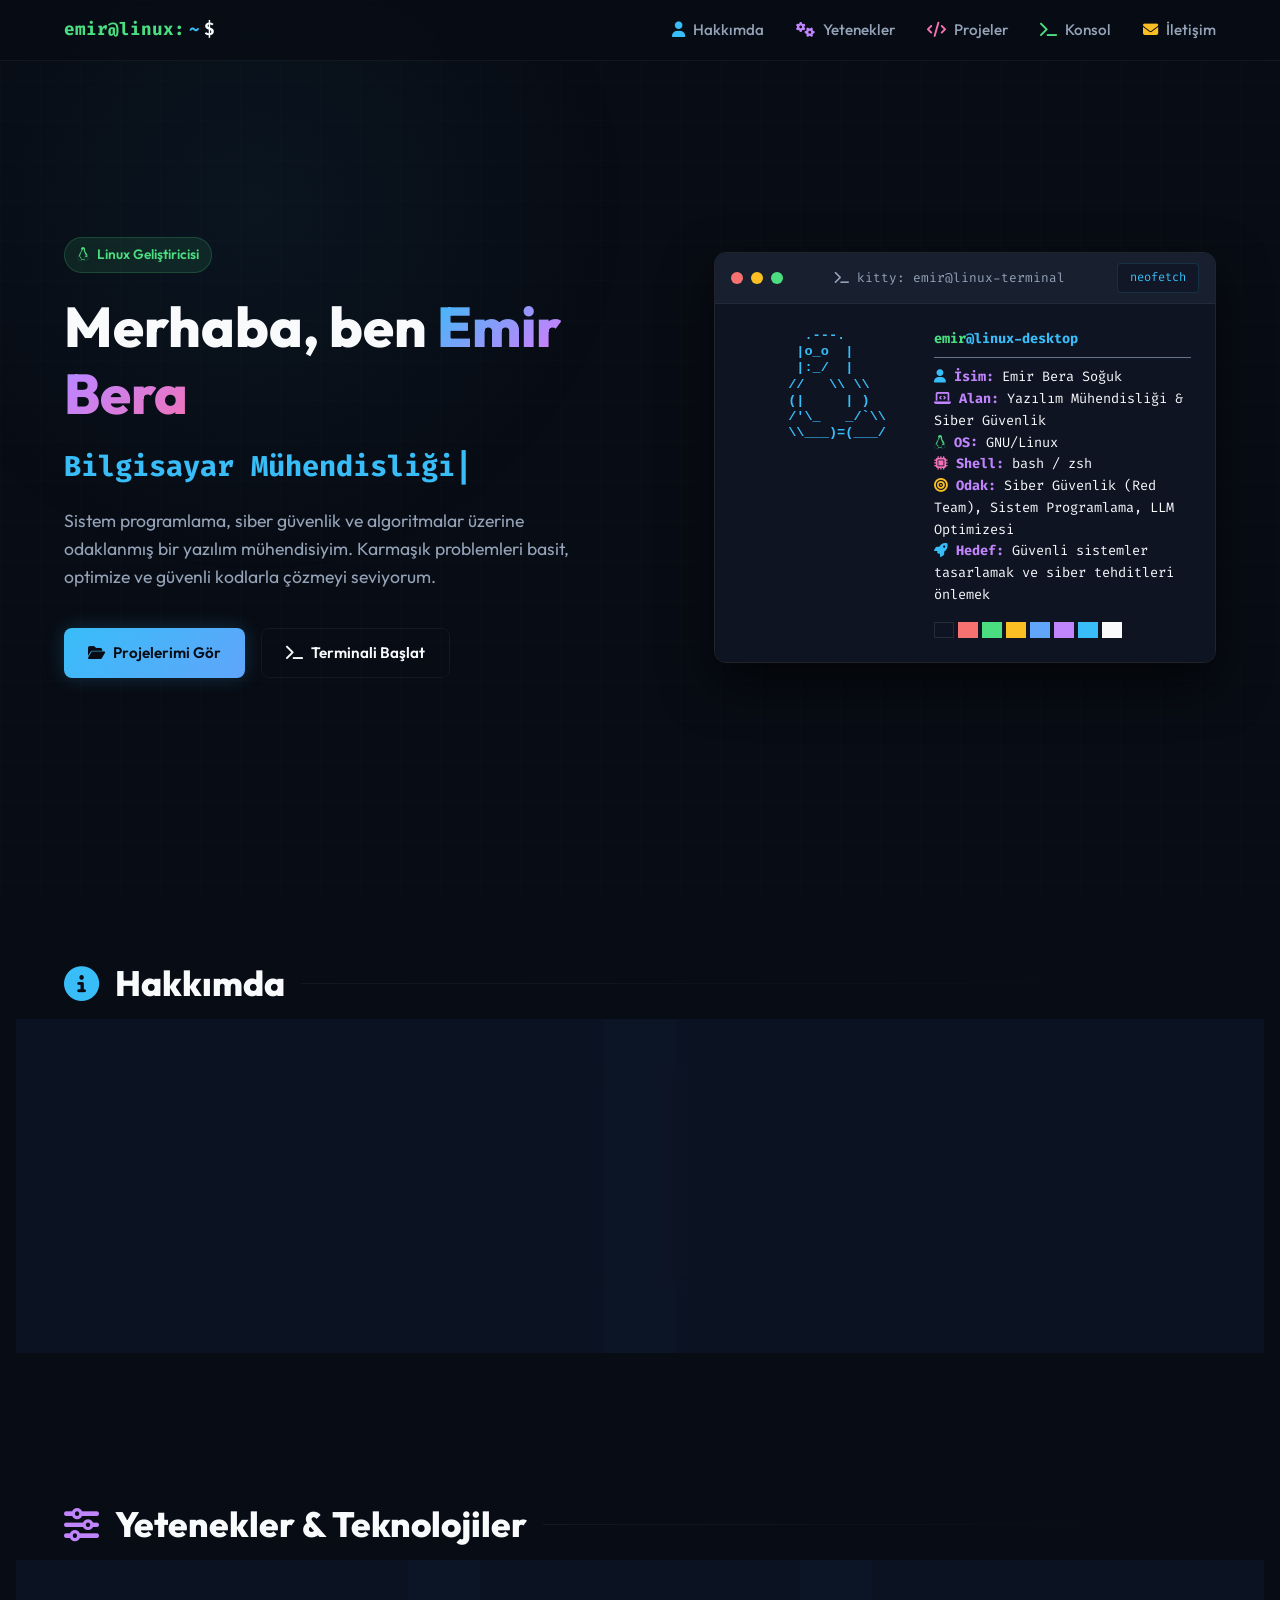
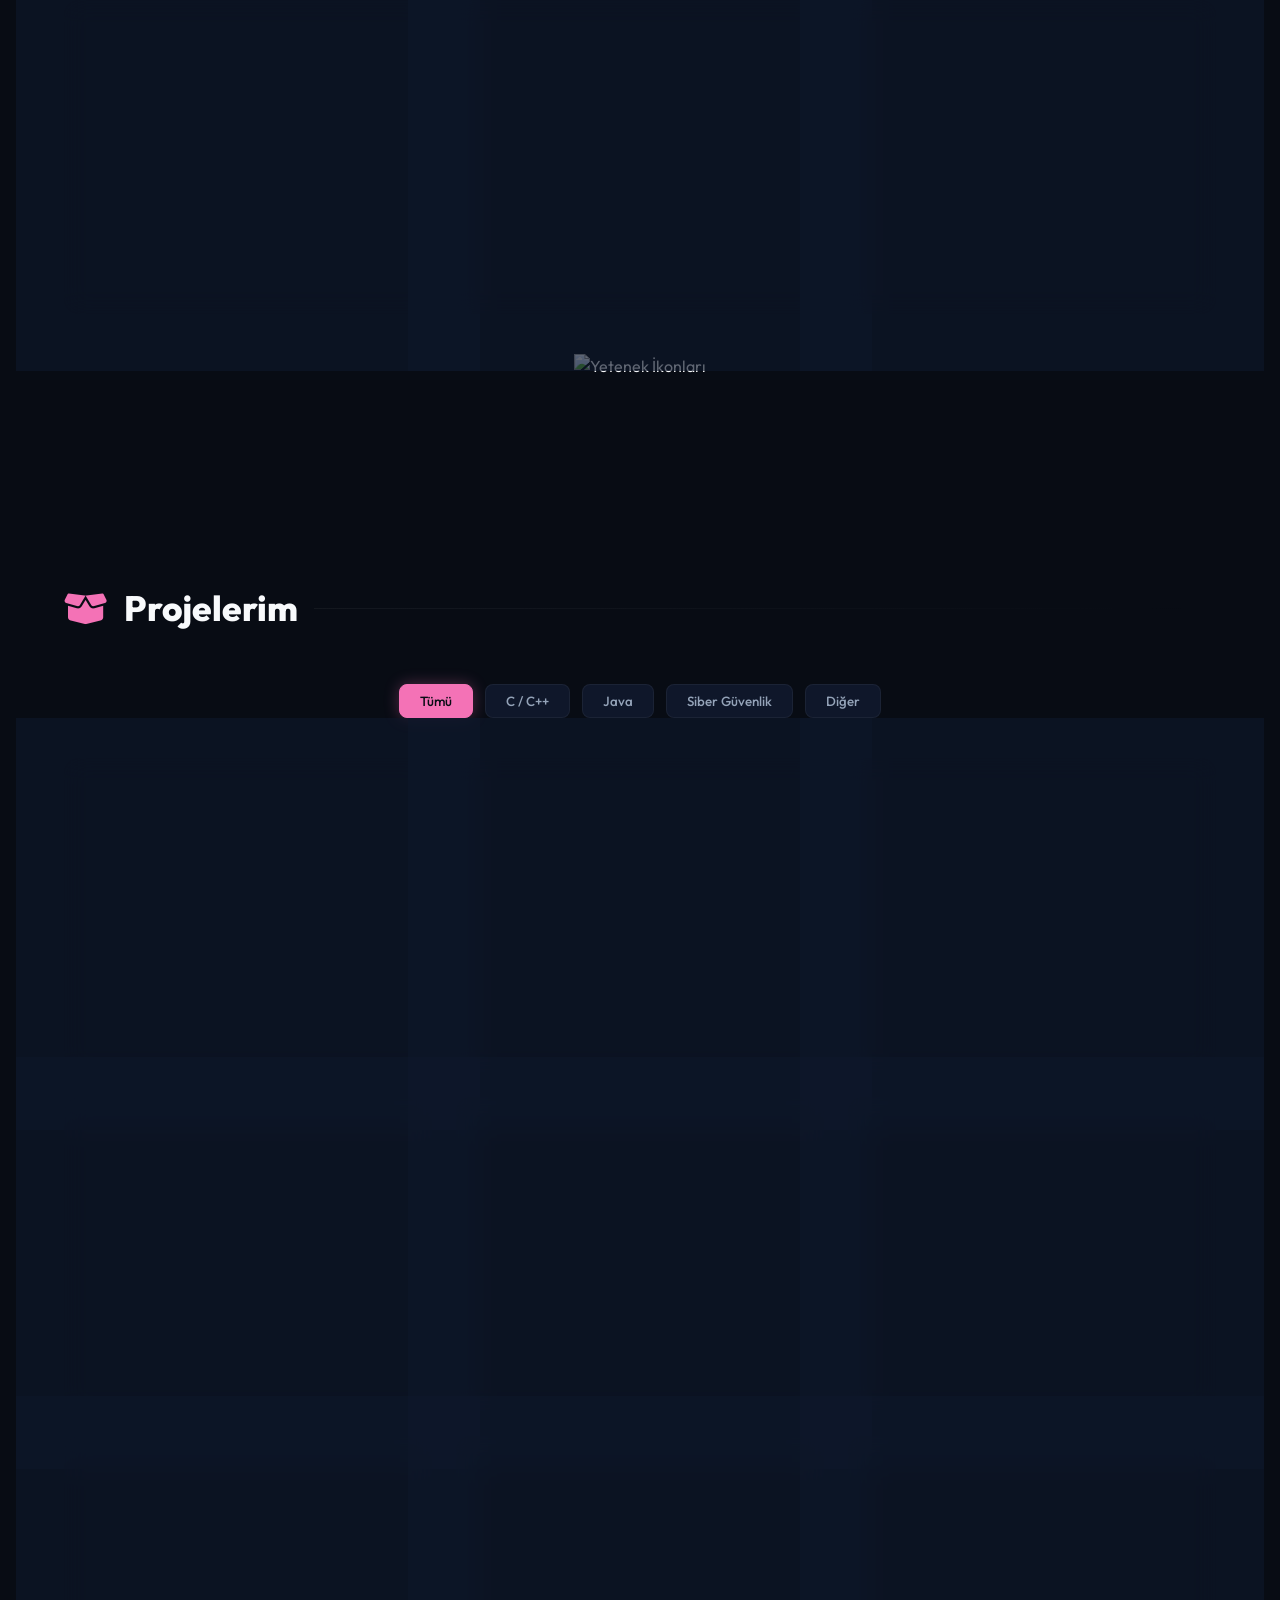
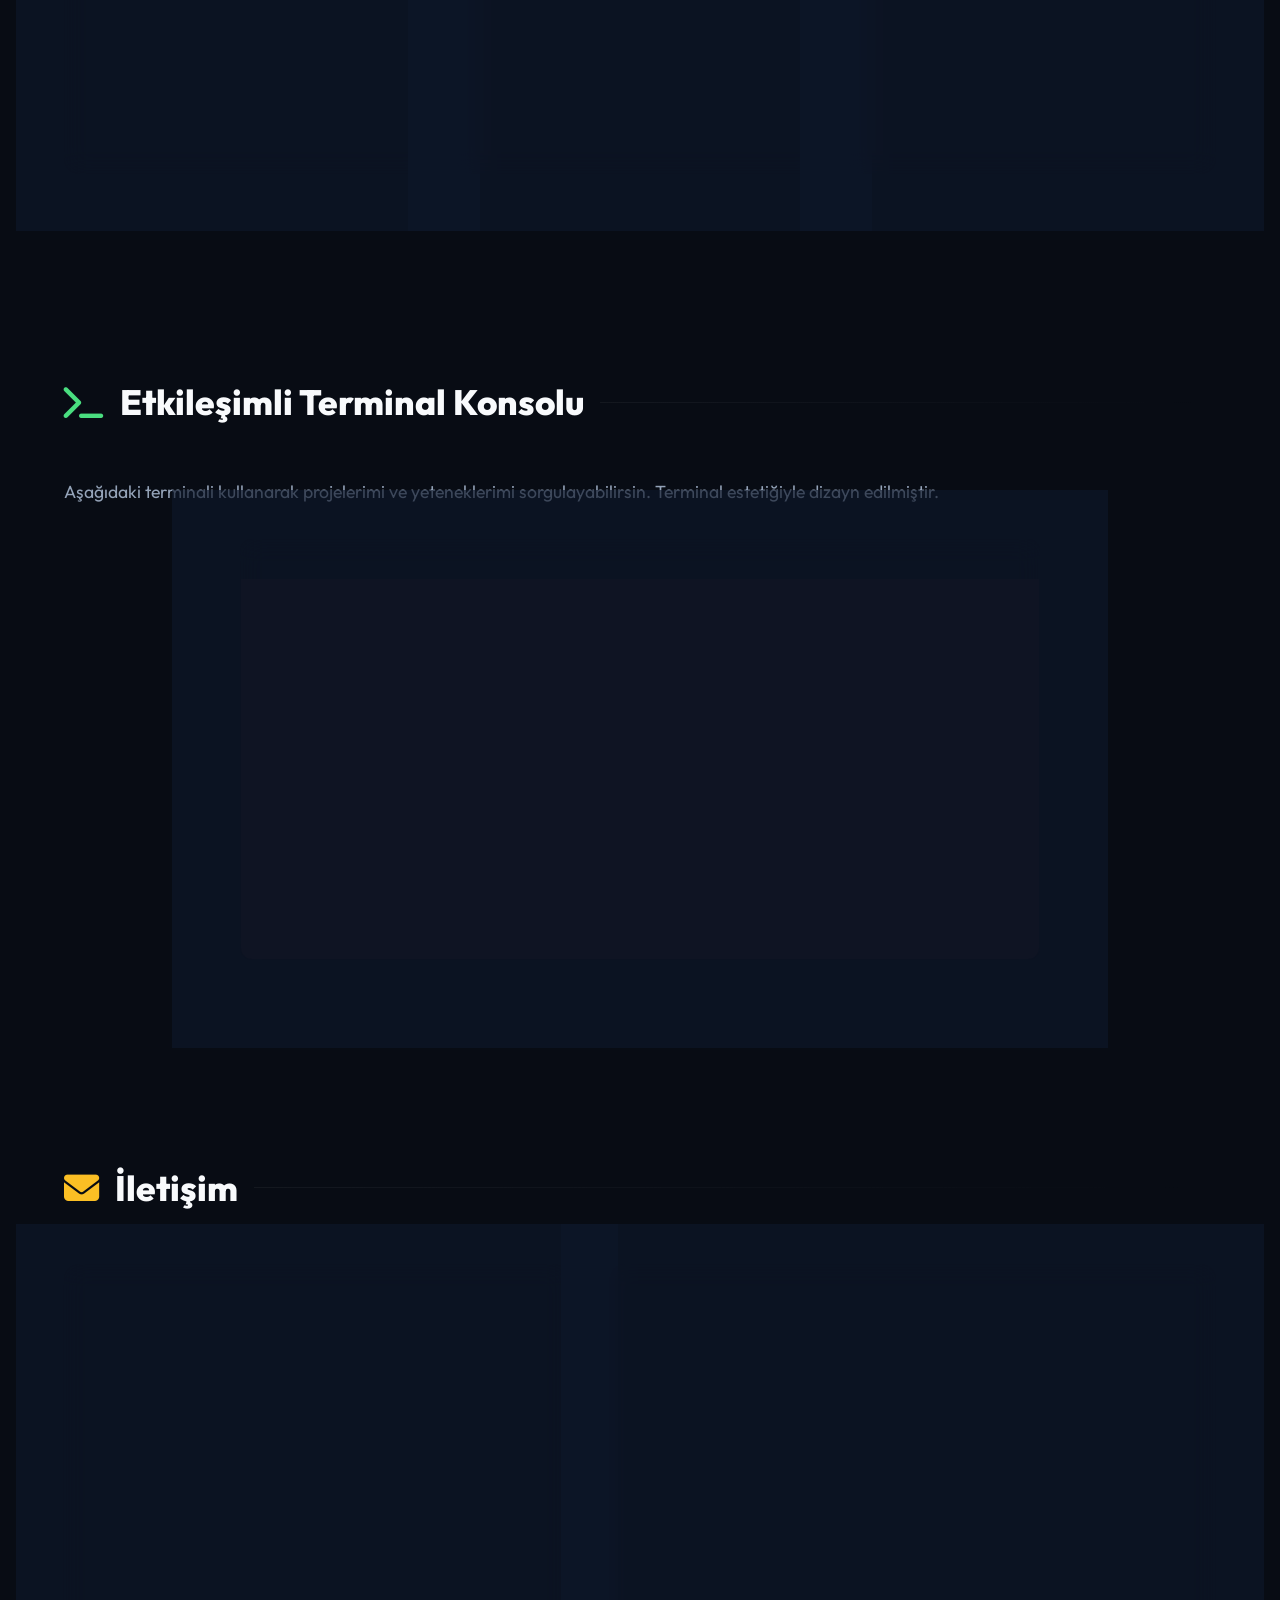
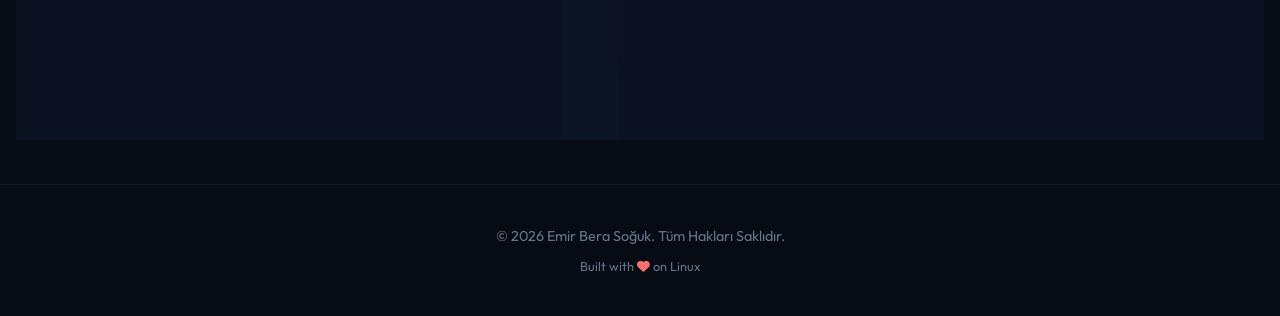
==== index.html @ 6f724545 "feat: add ghelper-linux and InstaVault projects, update me-tor details" ====
<!DOCTYPE html>
<html lang="tr">
<head>
    <meta charset="UTF-8">
    <meta name="viewport" content="width=device-width, initial-scale=1.0">
    <title>Emir Bera Soğuk | Bilgisayar Mühendisi & Siber Güvenlik</title>
    <meta name="description" content="Emir Bera Soğuk kişisel portfolyö sitesi. Sistem programlama, siber güvenlik, algoritmalar ve nesne yönelimli projelerim.">
    <!-- Google Fonts -->
    <link rel="preconnect" href="https://fonts.googleapis.com">
    <link rel="preconnect" href="https://fonts.gstatic.com" crossorigin>
    <link href="https://fonts.googleapis.com/css2?family=Fira+Code:wght@400;500;700&family=Outfit:wght@300;400;600;800&display=swap" rel="stylesheet">
    <!-- FontAwesome for Icons -->
    <link rel="stylesheet" href="https://cdnjs.cloudflare.com/ajax/libs/font-awesome/6.4.0/css/all.min.css">
    <link rel="stylesheet" href="style.css">
</head>
<body>
    <!-- Background grid effect -->
    <div class="bg-grid"></div>
    <div class="bg-glow"></div>

    <!-- Navigation Header -->
    <header class="header">
        <div class="nav-container">
            <a href="#" class="logo">
                <span class="logo-term">emir@linux:</span><span class="logo-tilde">~</span><span class="logo-prompt">$</span>
            </a>
            <button class="menu-toggle" id="menuToggle" aria-label="Menüyü Aç">
                <i class="fa-solid fa-bars"></i>
            </button>
            <nav class="nav-menu" id="navMenu">
                <ul>
                    <li><a href="#about" class="nav-link"><i class="fa-solid fa-user text-cyan"></i> Hakkımda</a></li>
                    <li><a href="#skills" class="nav-link"><i class="fa-solid fa-gears text-purple"></i> Yetenekler</a></li>
                    <li><a href="#projects" class="nav-link"><i class="fa-solid fa-code text-pink"></i> Projeler</a></li>
                    <li><a href="#terminal" class="nav-link"><i class="fa-solid fa-terminal text-green"></i> Konsol</a></li>
                    <li><a href="#contact" class="nav-link"><i class="fa-solid fa-envelope text-yellow"></i> İletişim</a></li>
                </ul>
            </nav>
        </div>
    </header>

    <!-- Hero Section -->
    <section class="hero-section">
        <div class="hero-container">
            <div class="hero-content">
                <div class="os-badge">
                    <i class="fa-brands fa-linux"></i> Linux Geliştiricisi
                </div>
                <h1 class="hero-title">Merhaba, ben <span class="gradient-text">Emir Bera</span></h1>
                <h2 class="hero-subtitle">
                    <span id="typing-text"></span><span class="cursor">|</span>
                </h2>
                <p class="hero-description">
                    Sistem programlama, siber güvenlik ve algoritmalar üzerine odaklanmış bir yazılım mühendisiyim. Karmaşık problemleri basit, optimize ve güvenli kodlarla çözmeyi seviyorum.
                </p>
                <div class="hero-buttons">
                    <a href="#projects" class="btn btn-primary"><i class="fa-solid fa-folder-open"></i> Projelerimi Gör</a>
                    <a href="#terminal" class="btn btn-secondary"><i class="fa-solid fa-terminal"></i> Terminali Başlat</a>
                </div>
            </div>

            <!-- Terminal Mockup (Kitty Theme) -->
            <div class="kitty-terminal-wrapper">
                <div class="kitty-header">
                    <div class="kitty-actions">
                        <span class="dot close"></span>
                        <span class="dot minimize"></span>
                        <span class="dot maximize"></span>
                    </div>
                    <div class="kitty-title">
                        <i class="fa-solid fa-terminal"></i> kitty: emir@linux-terminal
                    </div>
                    <div class="kitty-tab">
                        <span>neofetch</span>
                    </div>
                </div>
                <div class="kitty-body">
                    <div class="neofetch-container">
                        <div class="neofetch-logo">
      <pre class="ascii-logo">
      <span class="text-cyan">  .---.</span>
      <span class="text-cyan"> |o_o  |</span>
      <span class="text-cyan"> |:_/  |</span>
      <span class="text-cyan">//   \\ \\</span>
      <span class="text-cyan">(|     | )</span>
      <span class="text-cyan">/'\_   _/`\\</span>
      <span class="text-cyan">\\___)=(___/</span>
      </pre>
                        </div>
                        <div class="neofetch-info">
                            <span class="neofetch-user">emir</span><span class="neofetch-host">@linux-desktop</span>
                            <hr class="neofetch-divider">
                            <p><span class="neofetch-key" data-i18n="neofetch-name-key"><i class="fa-solid fa-user text-cyan"></i> İsim:</span> <span class="neofetch-val">Emir Bera Soğuk</span></p>
                            <p><span class="neofetch-key" data-i18n="neofetch-field-key"><i class="fa-solid fa-laptop-code text-purple"></i> Alan:</span> <span class="neofetch-val" data-i18n="neofetch-field-val">Yazılım Mühendisliği & Siber Güvenlik</span></p>
                            <p><span class="neofetch-key" data-i18n="neofetch-os-key"><i class="fa-brands fa-linux text-green"></i> OS:</span> <span class="neofetch-val">GNU/Linux</span></p>
                            <p><span class="neofetch-key" data-i18n="neofetch-shell-key"><i class="fa-solid fa-microchip text-pink"></i> Shell:</span> <span class="neofetch-val">bash / zsh</span></p>
                            <p><span class="neofetch-key" data-i18n="neofetch-focus-key"><i class="fa-solid fa-bullseye text-yellow"></i> Odak:</span> <span class="neofetch-val" data-i18n="neofetch-focus-val">Algoritmalar, Sistem Programlama, OOP</span></p>
                            <p><span class="neofetch-key" data-i18n="neofetch-target-key"><i class="fa-solid fa-rocket text-cyan"></i> Hedef:</span> <span class="neofetch-val" data-i18n="neofetch-target-val">Güvenli ve yüksek performanslı sistemler tasarlamak</span></p>
                            <div class="color-blocks">
                                <span class="block bg-black"></span>
                                <span class="block bg-red"></span>
                                <span class="block bg-green"></span>
                                <span class="block bg-yellow"></span>
                                <span class="block bg-blue"></span>
                                <span class="block bg-magenta"></span>
                                <span class="block bg-cyan"></span>
                                <span class="block bg-white"></span>
                            </div>
                        </div>
                    </div>
                </div>
            </div>
        </div>
    </section>

    <!-- About Section -->
    <section id="about" class="section about-section">
        <div class="container">
            <h2 class="section-title" data-i18n="about-sec-title"><i class="fa-solid fa-circle-info text-cyan"></i> Hakkımda</h2>
            <div class="about-grid">
                <div class="about-card glass">
                    <h3 data-i18n="about-phil-title"><i class="fa-solid fa-brain text-cyan"></i> Felsefem</h3>
                    <p data-i18n="about-phil-text">Yazılım geliştirmeyi sadece kod yazmak olarak değil, sistemlerin çalışma mantığını kavrayarak en düşük seviyede optimize ve güvenli çözümler üretmek olarak görüyorum. C ve C++ ile sistem geliştirirken gösterdiğim özeni, yüksek seviyeli dillerde mimari tasarlarken de koruyorum.</p>
                </div>
                <div class="about-card glass">
                    <h3 data-i18n="about-int-title"><i class="fa-solid fa-shield-halved text-purple"></i> İlgi Alanlarım</h3>
                    <p data-i18n="about-int-text">İşletim sistemleri, ağ protokolleri, tersine mühendislik ve siber güvenlik ana ilgi alanlarımdır. Geliştirdiğim projelerde güvenlik ve performansı her zaman birinci öncelik olarak ele alıyorum.</p>
                </div> 
            </div>
        </div>
    </section>

    <!-- Skills Section -->
    <section id="skills" class="section skills-section">
        <div class="container">
            <h2 class="section-title" data-i18n="skills-sec-title"><i class="fa-solid fa-sliders text-purple"></i> Yetenekler & Teknolojiler</h2>
            <div class="skills-grid">
                <div class="skills-category glass">
                    <h3 data-i18n="skills-cat1"><span class="skill-dot bg-red"></span> Diller & Sistem</h3>
                    <ul class="skill-list">
                        <li><i class="fa-solid fa-code text-red"></i> <span>C / C++</span></li>
                        <li><i class="fa-brands fa-python text-blue"></i> <span>Python</span></li>
                        <li><i class="fa-brands fa-java text-orange"></i> <span>Java</span></li>
                        <li><i class="fa-solid fa-hashtag text-purple"></i> <span>C#</span></li>
                        <li><i class="fa-solid fa-hashtag text-pink"></i> <span>SQL</span></li>
                    </ul>
                </div>
                <div class="skills-category glass">
                    <h3 data-i18n="skills-cat2"><span class="skill-dot bg-green"></span> Araçlar & Ortam</h3>
                    <ul class="skill-list">
                        <li><i class="fa-brands fa-linux text-green"></i> <span>Linux</span></li>
                        <li><i class="fa-brands fa-git-alt text-orange"></i> <span>Git / GitHub</span></li>
                        <li><i class="fa-solid fa-terminal text-cyan"></i> <span>Bash / Zsh Scripting</span></li>
                        <li><i class="fa-solid fa-keyboard text-purple"></i> <span>Neovim / Vim</span></li>
                    </ul>
                </div>
                <div class="skills-category glass">
                    <h3 data-i18n="skills-cat3"><span class="skill-dot bg-cyan"></span> Mimari & Güvenlik</h3>
                    <ul class="skill-list">
                        <li><i class="fa-solid fa-shield-cat text-cyan"></i> <span data-i18n="skills-item-sec">Siber Güvenlik & OSINT</span></li>
                        <li><i class="fa-solid fa-diagram-project text-purple"></i> <span data-i18n="skills-item-oop">OOP (Nesne Yönelimli)</span></li>
                        <li><i class="fa-solid fa-chart-line text-pink"></i> <span data-i18n="skills-item-algo">Algoritmalar & Veri Yapıları</span></li>
                        <li><i class="fa-solid fa-network-wired text-yellow"></i> <span data-i18n="skills-item-net">Ağ Protokolleri & Sniffing</span></li>
                        <li><i class="fa-solid fa-database text-blue"></i> <span data-i18n="skills-item-db">Veritabanı Yönetimi</span></li>
                    </ul>
                </div>
            </div>
            
            <div class="skills-badge-container">
                <img src="https://skillicons.dev/icons?i=c,cpp,python,java,cs,linux,git,bash,neovim,mysql,godot&theme=dark" alt="Yetenek İkonları" class="skills-badges">
            </div>
        </div>
    </section>

    <!-- Projects Section -->
    <section id="projects" class="section projects-section">
        <div class="container">
            <h2 class="section-title" data-i18n="projects-sec-title"><i class="fa-solid fa-box-open text-pink"></i> Projelerim</h2>
            
            <!-- Filters -->
            <div class="projects-filter">
                <button class="filter-btn active" data-filter="all" data-i18n="filter-all">Tümü</button>
                <button class="filter-btn" data-filter="c" data-i18n="filter-c">C / C++</button>
                <button class="filter-btn" data-filter="java" data-i18n="filter-java">Java</button>
                <button class="filter-btn" data-filter="security" data-i18n="filter-security">Siber Güvenlik</button>
                <button class="filter-btn" data-filter="other" data-i18n="filter-other">Diğer</button>
            </div>

            <!-- Grid -->
            <div class="projects-grid" id="projectsGrid">
                
                <!-- Pi-Cracker -->
                <div class="project-card glass" data-tags="c security">
                    <div class="project-header">
                        <i class="fa-solid fa-key project-icon text-red"></i>
                        <span class="project-tag-badge">C / Bash</span>
                    </div>
                    <h3>Pi-Cracker</h3>
                    <p data-i18n="proj-pi-desc">Pi sayısının basamaklarını kullanarak şifre analizi ve kırma denemesi yapan, OSINT hibrit saldırılarını destekleyen gelişmiş bir sızma testi aracı.</p>
                    <div class="project-tags">
                        <span>C</span>
                        <span>Bash</span>
                        <span>Security</span>
                        <span>OSINT</span>
                    </div>
                    <div class="project-links">
                        <a href="https://github.com/emirberasoguk/Pi-Cracker" target="_blank"><i class="fa-brands fa-github"></i> <span data-i18n="proj-inspect">İncele</span></a>
                    </div>
                </div>

                <!-- C-ryptFile -->
                <div class="project-card glass" data-tags="c security">
                    <div class="project-header">
                        <i class="fa-solid fa-file-shield project-icon text-cyan"></i>
                        <span class="project-tag-badge">C</span>
                    </div>
                    <h3>C-ryptFile</h3>
                    <p data-i18n="proj-crypt-desc">Huffman kodlaması algoritmasını kullanarak dosyaları güvenli bir şekilde şifrelemek ve aynı anda sıkıştırmak için tasarlanmış terminal uygulaması.</p>
                    <div class="project-tags">
                        <span>C</span>
                        <span>Cryptography</span>
                        <span>Huffman</span>
                        <span>CLI</span>
                    </div>
                    <div class="project-links">
                        <a href="https://github.com/emirberasoguk/C-ryptFile" target="_blank"><i class="fa-brands fa-github"></i> <span data-i18n="proj-inspect">İncele</span></a>
                    </div>
                </div>

                <!-- LidarRansac-C -->
                <div class="project-card glass" data-tags="c">
                    <div class="project-header">
                        <i class="fa-solid fa-satellite-dish project-icon text-green"></i>
                        <span class="project-tag-badge">C</span>
                    </div>
                    <h3>LidarRansac-C</h3>
                    <p data-i18n="proj-lidar-desc">LIDAR nokta bulutu verilerinden 2D doğru tespiti gerçekleştirmek üzere C diliyle sıfırdan yazılmış kararlı ve performanslı RANSAC algoritması.</p>
                    <div class="project-tags">
                        <span>C</span>
                        <span>RANSAC</span>
                        <span>LIDAR</span>
                        <span>Algorithms</span>
                    </div>
                    <div class="project-links">
                        <a href="https://github.com/emirberasoguk/LidarRansac-C" target="_blank"><i class="fa-brands fa-github"></i> <span data-i18n="proj-inspect">İncele</span></a>
                    </div>
                </div>

                <!-- The Last Garage -->
                <div class="project-card glass" data-tags="java">
                    <div class="project-header">
                        <i class="fa-solid fa-chess-rook project-icon text-orange"></i>
                        <span class="project-tag-badge">Java</span>
                    </div>
                    <h3>The Last Garage</h3>
                    <p>Windows, Linux, macOS ve Android platformlarında sorunsuz çalışan, zombi kıyameti sonrası temalı stratejik kule savunma (Tower Defense) oyunu.</p>
                    <div class="project-tags">
                        <span>Java</span>
                        <span>LibGDX</span>
                        <span>OOP</span>
                        <span>Game Dev</span>
                    </div>
                    <div class="project-links">
                        <a href="https://github.com/emirberasoguk/TheLastGarage" target="_blank"><i class="fa-brands fa-github"></i> <span data-i18n="proj-inspect">İncele</span></a>
                    </div>
                </div>

                <!-- Citation Graph Visualizer -->
                <div class="project-card glass" data-tags="java">
                    <div class="project-header">
                        <i class="fa-solid fa-circle-nodes project-icon text-pink"></i>
                        <span class="project-tag-badge">Java</span>
                    </div>
                    <h3>Citation Graph Visualizer</h3>
                    <p>Akademik makalelerin ve yazarların atıf ağlarını graf teorisi yaklaşımları ile analiz eden ve JavaFX arayüzü ile görselleştiren masaüstü uygulaması.</p>
                    <div class="project-tags">
                        <span>JavaFX</span>
                        <span>Graph Theory</span>
                        <span>Data Viz</span>
                        <span>OOP</span>
                    </div>
                    <div class="project-links">
                        <a href="https://github.com/HopeLAB-dev/Prolab-3" target="_blank"><i class="fa-brands fa-github"></i> İncele</a>
                    </div>
                </div>

                <!-- MiniNotepad (me-tor) -->
                <div class="project-card glass" data-tags="other">
                    <div class="project-header">
                        <i class="fa-solid fa-pen-to-square project-icon text-yellow"></i>
                        <span class="project-tag-badge">C# / Terminal</span>
                    </div>
                    <h3>me-tor (MiniNotepad)</h3>
                    <p data-i18n="proj-metor-desc">.NET 10 ile geliştirilen, çok seviyeli geri alma/yineleme operasyonları için özel LIFO yığıtı mimarisine sahip VIM benzeri interaktif terminal editörü.</p>
                    <div class="project-tags">
                        <span>C#</span>
                        <span>.NET 10</span>
                        <span>CLI</span>
                        <span>LIFO Stack</span>
                    </div>
                    <div class="project-links">
                        <a href="https://github.com/Leylakhalilova/Prolab-2" target="_blank"><i class="fa-brands fa-github"></i> <span data-i18n="proj-inspect">İncele</span></a>
                    </div>
                </div>

                <!-- ghelper-linux -->
                <div class="project-card glass" data-tags="c">
                    <div class="project-header">
                        <i class="fa-solid fa-fan project-icon text-cyan"></i>
                        <span class="project-tag-badge">C / Linux</span>
                    </div>
                    <h3>ghelper-linux</h3>
                    <p data-i18n="proj-ghelper-desc">Linux işletim sistemi için geliştirilmiş, sistem durumunu ve donanım bilgilerini hem CLI hem de GUI (GTK/X11) üzerinden sunan C tabanlı sistem yardımcısı.</p>
                    <div class="project-tags">
                        <span>C</span>
                        <span>Linux</span>
                        <span>sysfs</span>
                        <span>Hardware Control</span>
                    </div>
                    <div class="project-links">
                        <a href="https://github.com/emirberasoguk/ghelper-linux" target="_blank"><i class="fa-brands fa-github"></i> <span data-i18n="proj-inspect">İncele</span></a>
                    </div>
                </div>

                <!-- InstaVault -->
                <div class="project-card glass" data-tags="security other">
                    <div class="project-header">
                        <i class="fa-solid fa-vault project-icon text-purple"></i>
                        <span class="project-tag-badge">Python / Security</span>
                    </div>
                    <h3>InstaVault</h3>
                    <p data-i18n="proj-instavault-desc">Meta arşivlerini (HTML) yerelde toplayan, işleyen ve içerik tüketim analitiği, takipçi hareketleri ve gizlilik içgörüleri sunan yerel veri kasası.</p>
                    <div class="project-tags">
                        <span>Python</span>
                        <span>Privacy</span>
                        <span>Security</span>
                        <span>Analytics</span>
                    </div>
                    <div class="project-links">
                        <a href="https://github.com/emirberasoguk/InstaVault" target="_blank"><i class="fa-brands fa-github"></i> <span data-i18n="proj-inspect">İncele</span></a>
                    </div>
                </div>
                
                <!-- VTYS Final Simülatörü -->
                <div class="project-card glass" data-tags="other">
                    <div class="project-header">
                        <i class="fa-solid fa-database project-icon text-blue"></i>
                        <span class="project-tag-badge">Python / SQL</span>
                    </div>
                    <h3>VTYS Final Simülatörü</h3>
                    <p data-i18n="proj-vtys-desc">Veritabanı Yönetim Sistemleri (VTYS) dersi final sınavı için geliştirilmiş; interaktif SQL sorgu denemeleri, BCNF ayrıştırması ve dış bellek sıralama maliyeti hesaplama gibi modülleri barındıran Python tabanlı CLI simülatörü.</p>
                    <div class="project-tags">
                        <span>Python</span>
                        <span>SQLite</span>
                        <span>Normalizasyon</span>
                        <span>CLI</span>
                    </div>
                    <div class="project-links">
                        <a href="https://github.com/emirberasoguk/veritabani-calisma-simulasyonu" target="_blank"><i class="fa-brands fa-github"></i> <span data-i18n="proj-inspect">İncele</span></a>
                    </div>
                </div>

            </div>
        </div>
    </section>

    <!-- Interactive Terminal Section -->
    <section id="terminal" class="section terminal-section">
        <div class="container">
            <h2 class="section-title"><i class="fa-solid fa-terminal text-green"></i> Etkileşimli Terminal Konsolu</h2>
            <p class="section-subtitle">Aşağıdaki terminali kullanarak projelerimi ve yeteneklerimi sorgulayabilirsin. Terminal estetiğiyle dizayn edilmiştir.</p>
            
            <div class="interactive-terminal glass">
                <div class="terminal-bar">
                    <div class="terminal-buttons">
                        <span class="term-dot close"></span>
                        <span class="term-dot minimize"></span>
                        <span class="term-dot maximize"></span>
                    </div>
                    <div class="terminal-header-title">emir@linux-desktop: ~/portfolio</div>
                </div>
                <div class="terminal-screen" id="terminalScreen">
                    <div class="terminal-output">
                        <span class="term-welcome">Terminal Emulator v1.0.0'a hoş geldiniz.</span>
                        <div class="terminal-output-block">
                            <div class="terminal-input-echo"><span class="terminal-prompt">emir@linux-terminal <span class="logo-tilde">~</span> ></span> <span class="text-main">help</span></div>
                            <div class="term-response" id="initialHelpOutput">
                                <!-- Will be loaded dynamically for i18n support -->
                            </div>
                        </div>
                    </div>
                    <div class="terminal-input-line">
                        <span class="terminal-prompt">emir@linux-terminal <span class="logo-tilde">~</span> ></span>
                        <input type="text" id="terminalInput" autofocus autocomplete="off" spellcheck="false">
                    </div>
                </div>
            </div>
        </div>
    </section>

    <!-- Contact Section -->
    <section id="contact" class="section contact-section">
        <div class="container">
            <h2 class="section-title"><i class="fa-solid fa-envelope text-yellow"></i> İletişim</h2>
            <div class="contact-wrapper">
                <div class="contact-info glass">
                    <h3>Bağlantıda Kalalım</h3>
                    <p>Projelerim hakkında konuşmak, iş birliği yapmak veya sadece yazılım dünyasından sohbet etmek isterseniz benimle iletişime geçebilirsiniz.</p>
                    <div class="contact-details">
                        <div class="contact-item">
                            <i class="fa-solid fa-envelope text-cyan"></i>
                            <span>emirberasoguk@proton.me</span>
                        </div>
                        <div class="contact-item">
                            <i class="fa-solid fa-phone text-yellow"></i>
                            <a href="tel:+905423774330">+90 542 377 43 30</a>
                        </div>
                        <div class="contact-item">
                            <i class="fa-brands fa-linkedin text-purple"></i>
                            <a href="https://www.linkedin.com/in/emir-bera-soguk/" target="_blank">linkedin.com/in/emir-bera-soguk</a>
                        </div>
                        <div class="contact-item">
                            <i class="fa-brands fa-github text-green"></i>
                            <a href="https://github.com/emirberasoguk" target="_blank">github.com/emirberasoguk</a>
                        </div>
                    </div>
                </div>

                <div class="contact-action-container glass">
                    <h3>Hızlı İletişim</h3>
                    <p>Form doldurmak yerine e-posta adresimi doğrudan kopyalayabilir veya e-posta istemcinizi açarak bana yazabilirsiniz.</p>
                    <div class="email-copy-card">
                        <span id="emailAddress">emirberasoguk@proton.me</span>
                        <button id="copyEmailBtn" class="copy-btn" title="E-postayı Kopyala">
                            <i class="fa-regular fa-copy"></i> Kopyala
                        </button>
                    </div>
                    <a href="mailto:emirberasoguk@proton.me" class="btn btn-primary btn-block"><i class="fa-solid fa-envelope-open-text"></i> E-Posta Gönder</a>
                </div>
            </div>
        </div>
    </section>

    <!-- Footer -->
    <footer class="footer">
        <div class="container">
            <p>&copy; 2026 Emir Bera Soğuk. Tüm Hakları Saklıdır.</p>
            <p class="footer-meta">Built with <i class="fa-solid fa-heart text-red"></i> on Linux</p>
        </div>
    </footer>

    <script src="script.js"></script>
</body>
</html>
---- style.css ----
:root {
    --bg-primary: #080c14;
    --bg-secondary: #0f172a;
    --bg-tertiary: #1e293b;
    --glass-bg: rgba(15, 23, 42, 0.65);
    --glass-border: rgba(255, 255, 255, 0.05);
    --glass-shadow: rgba(0, 0, 0, 0.4);
    
    --accent-cyan: #38bdf8;
    --accent-purple: #c084fc;
    --accent-pink: #f472b6;
    --accent-green: #4ade80;
    --accent-yellow: #fbbf24;
    --accent-red: #f87171;
    --accent-blue: #60a5fa;
    
    --text-main: #f8fafc;
    --text-muted: #94a3b8;
    --text-dark: #64748b;
    
    --font-outfit: 'Outfit', sans-serif;
    --font-mono: 'Fira Code', monospace;
    
    --transition-fast: 0.2s ease;
    --transition-normal: 0.3s cubic-bezier(0.4, 0, 0.2, 1);
    
    --glow-cyan: 0 0 20px rgba(56, 189, 248, 0.2);
    --glow-purple: 0 0 20px rgba(192, 132, 252, 0.2);
    --glow-green: 0 0 20px rgba(74, 222, 128, 0.2);
}

* {
    margin: 0;
    padding: 0;
    box-sizing: border-box;
    scroll-behavior: smooth;
}

body {
    background-color: var(--bg-primary);
    color: var(--text-main);
    font-family: var(--font-outfit);
    overflow-x: hidden;
    line-height: 1.6;
}

/* Background Grids & Ambient Glows */
.bg-grid {
    position: fixed;
    top: 0;
    left: 0;
    width: 100%;
    height: 100%;
    background-size: 40px 40px;
    background-image: 
        linear-gradient(to right, rgba(255, 255, 255, 0.01) 1px, transparent 1px),
        linear-gradient(to bottom, rgba(255, 255, 255, 0.01) 1px, transparent 1px);
    z-index: -2;
    pointer-events: none;
}

.bg-glow {
    position: fixed;
    top: -20%;
    left: -10%;
    width: 60vw;
    height: 60vw;
    background: radial-gradient(circle, rgba(56, 189, 248, 0.05) 0%, transparent 70%);
    z-index: -1;
    pointer-events: none;
    animation: pulse-glow 10s infinite alternate;
}

@keyframes pulse-glow {
    0% { transform: scale(1) translate(0, 0); }
    100% { transform: scale(1.1) translate(50px, 30px); }
}

/* Glassmorphism Common Style */
.glass {
    background: var(--glass-bg);
    backdrop-filter: blur(12px);
    -webkit-backdrop-filter: blur(12px);
    border: 1px solid var(--glass-border);
    box-shadow: 0 8px 32px 0 var(--glass-shadow);
    border-radius: 16px;
}

/* Utilities */
.container {
    max-width: 1200px;
    margin: 0 auto;
    padding: 0 24px;
}

.text-cyan { color: var(--accent-cyan); }
.text-purple { color: var(--accent-purple); }
.text-pink { color: var(--accent-pink); }
.text-green { color: var(--accent-green); }
.text-yellow { color: var(--accent-yellow); }
.text-red { color: var(--accent-red); }

.gradient-text {
    background: linear-gradient(135deg, var(--accent-cyan) 0%, var(--accent-purple) 50%, var(--accent-pink) 100%);
    -webkit-background-clip: text;
    -webkit-text-fill-color: transparent;
    background-clip: text;
}

/* Header & Nav */
.header {
    position: fixed;
    top: 0;
    left: 0;
    width: 100%;
    z-index: 100;
    background: rgba(8, 12, 20, 0.7);
    backdrop-filter: blur(10px);
    border-bottom: 1px solid var(--glass-border);
    transition: var(--transition-normal);
}

.nav-container {
    max-width: 1200px;
    margin: 0 auto;
    display: flex;
    justify-content: space-between;
    align-items: center;
    padding: 16px 24px;
}

.logo {
    font-family: var(--font-mono);
    text-decoration: none;
    font-size: 1.1rem;
    font-weight: 700;
    display: flex;
    gap: 4px;
}

.logo-term { color: var(--accent-green); }
.logo-tilde { color: var(--accent-cyan); }
.logo-prompt { color: var(--text-main); }

.menu-toggle {
    display: none;
    background: none;
    border: none;
    color: var(--text-main);
    font-size: 1.5rem;
    cursor: pointer;
}

.nav-menu ul {
    display: flex;
    list-style: none;
    gap: 32px;
}

.nav-link {
    text-decoration: none;
    color: var(--text-muted);
    font-weight: 500;
    font-size: 0.95rem;
    transition: var(--transition-fast);
    display: flex;
    align-items: center;
    gap: 8px;
}

.nav-link:hover {
    color: var(--text-main);
    text-shadow: 0 0 8px rgba(255, 255, 255, 0.2);
}

/* Hero Section */
.hero-section {
    padding: 140px 0 80px 0;
    min-height: 95vh;
    display: flex;
    align-items: center;
}

.hero-container {
    max-width: 1200px;
    margin: 0 auto;
    padding: 0 24px;
    display: grid;
    grid-template-columns: 1.2fr 1fr;
    gap: 48px;
    align-items: center;
}

.os-badge {
    display: inline-flex;
    align-items: center;
    gap: 8px;
    background: rgba(74, 222, 128, 0.1);
    border: 1px solid rgba(74, 222, 128, 0.2);
    color: var(--accent-green);
    padding: 6px 12px;
    border-radius: 9999px;
    font-size: 0.85rem;
    font-weight: 600;
    margin-bottom: 20px;
}

.hero-title {
    font-size: 3.5rem;
    font-weight: 800;
    line-height: 1.2;
    margin-bottom: 16px;
}

.hero-subtitle {
    font-family: var(--font-mono);
    font-size: 1.8rem;
    color: var(--accent-cyan);
    margin-bottom: 24px;
    height: 40px;
}

.cursor {
    animation: blink 1s step-end infinite;
}

@keyframes blink {
    from, to { color: transparent }
    50% { color: var(--accent-cyan); }
}

.hero-description {
    font-size: 1.1rem;
    color: var(--text-muted);
    margin-bottom: 36px;
    max-width: 540px;
}

.hero-buttons {
    display: flex;
    gap: 16px;
}

/* Buttons */
.btn {
    display: inline-flex;
    align-items: center;
    gap: 8px;
    padding: 12px 24px;
    border-radius: 8px;
    font-weight: 600;
    text-decoration: none;
    font-size: 0.95rem;
    transition: var(--transition-normal);
    cursor: pointer;
}

.btn-primary {
    background: linear-gradient(135deg, var(--accent-cyan) 0%, var(--accent-blue) 100%);
    color: var(--bg-primary);
    border: none;
    box-shadow: var(--glow-cyan);
}

.btn-primary:hover {
    transform: translateY(-2px);
    box-shadow: 0 0 30px rgba(56, 189, 248, 0.4);
}

.btn-secondary {
    background: transparent;
    color: var(--text-main);
    border: 1px solid var(--glass-border);
}

.btn-secondary:hover {
    background: var(--bg-tertiary);
    border-color: var(--accent-cyan);
    transform: translateY(-2px);
}

.btn-block {
    display: flex;
    justify-content: center;
    width: 100%;
}

/* Kitty Terminal Mockup Style */
.kitty-terminal-wrapper {
    box-shadow: 0 20px 50px rgba(0, 0, 0, 0.6);
    border-radius: 12px;
    overflow: hidden;
    border: 1px solid rgba(255, 255, 255, 0.1);
}

.kitty-header {
    background: #181f2f;
    padding: 10px 16px;
    display: flex;
    align-items: center;
    justify-content: space-between;
    border-bottom: 1px solid rgba(255, 255, 255, 0.05);
}

.kitty-actions {
    display: flex;
    gap: 8px;
}

.kitty-actions .dot {
    width: 12px;
    height: 12px;
    border-radius: 50%;
    display: inline-block;
}

.kitty-actions .close { background-color: var(--accent-red); }
.kitty-actions .minimize { background-color: var(--accent-yellow); }
.kitty-actions .maximize { background-color: var(--accent-green); }

.kitty-title {
    font-family: var(--font-mono);
    font-size: 0.8rem;
    color: var(--text-muted);
}

.kitty-tab {
    background: #111726;
    padding: 4px 12px;
    font-family: var(--font-mono);
    font-size: 0.75rem;
    border-radius: 4px;
    color: var(--accent-cyan);
    border: 1px solid rgba(56, 189, 248, 0.15);
}

.kitty-body {
    background: #0f1423;
    padding: 24px;
    font-family: var(--font-mono);
    min-height: 300px;
}

.neofetch-container {
    display: grid;
    grid-template-columns: 0.8fr 1.2fr;
    gap: 24px;
    font-size: 0.85rem;
}

.ascii-logo {
    color: var(--accent-green);
    font-weight: 700;
    line-height: 1.2;
}

.neofetch-user {
    color: var(--accent-green);
    font-weight: bold;
}

.neofetch-host {
    color: var(--accent-cyan);
    font-weight: bold;
}

.neofetch-divider {
    border: 0;
    height: 1px;
    background: var(--text-dark);
    margin: 8px 0;
}

.neofetch-key {
    color: var(--accent-purple);
    font-weight: bold;
}

.neofetch-val {
    color: var(--text-main);
}

.color-blocks {
    margin-top: 16px;
    display: flex;
    gap: 4px;
}

.color-blocks .block {
    width: 20px;
    height: 16px;
    display: inline-block;
}

.bg-black { background-color: #0f1423; border: 1px solid rgba(255,255,255,0.1); }
.bg-red { background-color: var(--accent-red); }
.bg-green { background-color: var(--accent-green); }
.bg-yellow { background-color: var(--accent-yellow); }
.bg-blue { background-color: var(--accent-blue); }
.bg-magenta { background-color: var(--accent-purple); }
.bg-cyan { background-color: var(--accent-cyan); }
.bg-white { background-color: var(--text-main); }

/* Common Section Layout */
.section {
    padding: 100px 0;
}

.section-title {
    font-size: 2.2rem;
    font-weight: 800;
    margin-bottom: 48px;
    display: flex;
    align-items: center;
    gap: 16px;
}

.section-title::after {
    content: '';
    flex-grow: 1;
    height: 1px;
    background: linear-gradient(to right, var(--glass-border), transparent);
}

.section-subtitle {
    color: var(--text-muted);
    font-size: 1.1rem;
    margin-bottom: 32px;
}

/* About Section */
.about-grid {
    display: grid;
    grid-template-columns: repeat(auto-fit, minmax(300px, 1fr));
    gap: 24px;
}

.about-card {
    padding: 32px;
    transition: var(--transition-normal);
}

.about-card:hover {
    transform: translateY(-5px);
    border-color: rgba(56, 189, 248, 0.2);
    box-shadow: 0 12px 40px 0 rgba(0, 0, 0, 0.5), var(--glow-cyan);
}

.about-card h3 {
    font-size: 1.3rem;
    margin-bottom: 16px;
    display: flex;
    align-items: center;
    gap: 12px;
}

.about-card p {
    color: var(--text-muted);
    font-size: 0.95rem;
}

/* Skills Section */
.skills-grid {
    display: grid;
    grid-template-columns: repeat(auto-fit, minmax(300px, 1fr));
    gap: 24px;
    margin-bottom: 40px;
}

.skills-category {
    padding: 32px;
    transition: var(--transition-normal);
}

.skills-category:hover {
    transform: translateY(-3px);
    border-color: rgba(192, 132, 252, 0.2);
}

.skills-category h3 {
    font-size: 1.25rem;
    margin-bottom: 24px;
    display: flex;
    align-items: center;
    gap: 12px;
}

.skill-dot {
    width: 8px;
    height: 8px;
    border-radius: 50%;
}

.skill-list {
    list-style: none;
    display: flex;
    flex-direction: column;
    gap: 16px;
}

.skill-list li {
    display: flex;
    align-items: center;
    gap: 12px;
    font-size: 1rem;
}

.skill-list li i {
    width: 20px;
    text-align: center;
}

.skills-badge-container {
    display: flex;
    justify-content: center;
    margin-top: 40px;
}

.skills-badges {
    max-width: 100%;
    height: auto;
}

/* Projects Section */
.projects-filter {
    display: flex;
    justify-content: center;
    gap: 12px;
    margin-bottom: 40px;
    flex-wrap: wrap;
}

.filter-btn {
    background: var(--bg-secondary);
    border: 1px solid var(--glass-border);
    color: var(--text-muted);
    padding: 8px 20px;
    border-radius: 8px;
    font-family: var(--font-outfit);
    font-weight: 500;
    cursor: pointer;
    transition: var(--transition-fast);
}

.filter-btn:hover,
.filter-btn.active {
    color: var(--bg-primary);
    background: var(--accent-pink);
    border-color: var(--accent-pink);
    box-shadow: 0 0 15px rgba(244, 114, 182, 0.3);
}

.projects-grid {
    display: grid;
    grid-template-columns: repeat(auto-fill, minmax(320px, 1fr));
    gap: 24px;
}

.project-card {
    padding: 24px;
    display: flex;
    flex-direction: column;
    height: 100%;
    transition: var(--transition-normal);
}

.project-card:hover {
    transform: translateY(-5px);
    border-color: rgba(244, 114, 182, 0.2);
    box-shadow: 0 12px 40px 0 rgba(0, 0, 0, 0.5), 0 0 20px rgba(244, 114, 182, 0.1);
}

.project-header {
    display: flex;
    justify-content: space-between;
    align-items: center;
    margin-bottom: 16px;
}

.project-icon {
    font-size: 1.5rem;
}

.project-tag-badge {
    background: rgba(255, 255, 255, 0.05);
    border: 1px solid var(--glass-border);
    font-family: var(--font-mono);
    font-size: 0.75rem;
    padding: 2px 8px;
    border-radius: 4px;
    color: var(--text-muted);
}

.project-card h3 {
    font-size: 1.25rem;
    margin-bottom: 12px;
}

.project-card p {
    color: var(--text-muted);
    font-size: 0.9rem;
    flex-grow: 1;
    margin-bottom: 20px;
}

.project-tags {
    display: flex;
    gap: 8px;
    flex-wrap: wrap;
    margin-bottom: 20px;
}

.project-tags span {
    font-family: var(--font-mono);
    font-size: 0.7rem;
    color: var(--accent-cyan);
    background: rgba(56, 189, 248, 0.08);
    padding: 2px 8px;
    border-radius: 4px;
}

.project-links {
    margin-top: auto;
}

.project-links a {
    display: inline-flex;
    align-items: center;
    gap: 8px;
    color: var(--text-main);
    text-decoration: none;
    font-weight: 600;
    font-size: 0.9rem;
    transition: var(--transition-fast);
}

.project-links a:hover {
    color: var(--accent-cyan);
}

.disabled-link {
    color: var(--text-dark);
    font-size: 0.9rem;
    font-weight: 500;
    display: inline-flex;
    align-items: center;
    gap: 8px;
}

/* Interactive Terminal Section */
.interactive-terminal {
    width: 100%;
    max-width: 800px;
    margin: 0 auto;
    border-radius: 12px;
    overflow: hidden;
    border: 1px solid rgba(255, 255, 255, 0.08);
    box-shadow: 0 20px 45px rgba(0, 0, 0, 0.5);
}

.terminal-bar {
    background: #181f2f;
    padding: 10px 16px;
    display: flex;
    align-items: center;
}

.terminal-buttons {
    display: flex;
    gap: 6px;
    margin-right: 16px;
}

.term-dot {
    width: 10px;
    height: 10px;
    border-radius: 50%;
}

.term-dot.close { background: var(--accent-red); }
.term-dot.minimize { background: var(--accent-yellow); }
.term-dot.maximize { background: var(--accent-green); }

.terminal-header-title {
    font-family: var(--font-mono);
    font-size: 0.75rem;
    color: var(--text-muted);
}

.terminal-screen {
    background: #0f1423;
    padding: 20px;
    height: 380px;
    overflow-y: auto;
    font-family: var(--font-mono);
    font-size: 0.85rem;
    display: flex;
    flex-direction: column;
    gap: 12px;
}

.terminal-output {
    white-space: pre-wrap;
    display: flex;
    flex-direction: column;
    gap: 6px;
}

.term-welcome {
    color: var(--text-muted);
    font-weight: 500;
}

/* Custom terminal grid rows for responsiveness */
.term-line {
    display: flex;
    flex-wrap: wrap;
    gap: 8px;
    align-items: baseline;
    padding-left: 12px;
}

.term-line-cmd {
    min-width: 130px;
    display: inline-block;
    flex-shrink: 0;
}

.term-line-desc {
    color: var(--text-muted);
    word-break: break-word;
}

.terminal-input-line {
    display: flex;
    align-items: center;
    gap: 8px;
}

.terminal-prompt {
    color: var(--accent-green);
    white-space: nowrap;
}

#terminalInput {
    background: transparent;
    border: none;
    outline: none;
    color: var(--text-main);
    font-family: var(--font-mono);
    font-size: 0.85rem;
    flex-grow: 1;
    caret-color: var(--accent-cyan);
}

/* Contact Section */
.contact-wrapper {
    display: grid;
    grid-template-columns: 1fr 1.2fr;
    gap: 40px;
}

.contact-info {
    padding: 40px;
}

.contact-info h3 {
    font-size: 1.5rem;
    margin-bottom: 16px;
}

.contact-info p {
    color: var(--text-muted);
    margin-bottom: 32px;
}

.contact-details {
    display: flex;
    flex-direction: column;
    gap: 24px;
}

.contact-item {
    display: flex;
    align-items: center;
    gap: 16px;
}

.contact-item i {
    font-size: 1.2rem;
    width: 24px;
}

.contact-item span,
.contact-item a {
    color: var(--text-main);
    text-decoration: none;
    font-weight: 500;
    transition: var(--transition-fast);
}

.contact-item a:hover {
    color: var(--accent-cyan);
    text-decoration: underline;
}

.contact-action-container {
    padding: 40px;
    display: flex;
    flex-direction: column;
    justify-content: center;
    gap: 20px;
}

.contact-action-container h3 {
    font-size: 1.5rem;
    margin-bottom: 8px;
}

.contact-action-container p {
    color: var(--text-muted);
    font-size: 0.95rem;
    line-height: 1.5;
}

.email-copy-card {
    display: flex;
    align-items: center;
    justify-content: space-between;
    background: rgba(255, 255, 255, 0.03);
    border: 1px solid var(--glass-border);
    border-radius: 8px;
    padding: 12px 16px;
    font-family: var(--font-mono);
    font-size: 0.9rem;
    gap: 16px;
}

#emailAddress {
    color: var(--accent-cyan);
    word-break: break-all;
}

.copy-btn {
    background: rgba(56, 189, 248, 0.1);
    border: 1px solid rgba(56, 189, 248, 0.2);
    color: var(--accent-cyan);
    padding: 6px 12px;
    border-radius: 6px;
    cursor: pointer;
    font-family: var(--font-outfit);
    font-size: 0.85rem;
    font-weight: 600;
    transition: var(--transition-fast);
    display: inline-flex;
    align-items: center;
    gap: 6px;
    white-space: nowrap;
}

.copy-btn:hover {
    background: var(--accent-cyan);
    color: var(--bg-primary);
    box-shadow: var(--glow-cyan);
}

.copy-btn.copied {
    background: rgba(74, 222, 128, 0.15) !important;
    border-color: rgba(74, 222, 128, 0.3) !important;
    color: var(--accent-green) !important;
}

/* Footer */
.footer {
    border-top: 1px solid var(--glass-border);
    padding: 40px 0;
    text-align: center;
    background: rgba(8, 12, 20, 0.9);
}

.footer p {
    color: var(--text-dark);
    font-size: 0.9rem;
}

.footer-meta {
    margin-top: 8px;
    font-size: 0.8rem !important;
}

/* Responsiveness */
@media (max-width: 992px) {
    .hero-container {
        grid-template-columns: 1fr;
        gap: 48px;
        text-align: center;
    }
    
    .hero-description {
        margin-left: auto;
        margin-right: auto;
    }
    
    .hero-buttons {
        justify-content: center;
    }
    
    .kitty-terminal-wrapper {
        max-width: 600px;
        margin: 0 auto;
        width: 100%;
    }
    
    .contact-wrapper {
        grid-template-columns: 1fr;
    }
}

@media (max-width: 768px) {
    .menu-toggle {
        display: block;
    }
    
    .nav-controls {
        margin-right: 12px;
    }
    
    .nav-menu {
        display: none;
        position: absolute;
        top: 100%;
        left: 0;
        width: 100%;
        background: var(--bg-secondary);
        border-bottom: 1px solid var(--glass-border);
        padding: 24px;
    }
    
    .nav-menu.active {
        display: block;
    }
    
    .nav-menu ul {
        flex-direction: column;
        gap: 16px;
    }
    
    .hero-title {
        font-size: 2.5rem;
    }
    
    .hero-subtitle {
        font-size: 1.4rem;
    }
    
    .section {
        padding: 60px 0;
    }
    
    .neofetch-container {
        grid-template-columns: 1fr;
        text-align: center;
    }
    
    .ascii-logo {
        display: none;
    }
}

/* Navigation Controls (Theme & Language Toggle) */
.nav-controls {
    display: flex;
    align-items: center;
    gap: 10px;
    margin-left: auto;
    margin-right: 24px;
}

.control-btn {
    background: var(--bg-tertiary);
    border: 1px solid var(--glass-border);
    color: var(--text-main);
    width: 36px;
    height: 36px;
    border-radius: 50%;
    display: flex;
    align-items: center;
    justify-content: center;
    cursor: pointer;
    font-family: var(--font-mono);
    font-size: 0.8rem;
    font-weight: 700;
    transition: var(--transition-fast);
}

.control-btn:hover {
    background: var(--bg-secondary);
    color: var(--accent-cyan);
    border-color: var(--accent-cyan);
    box-shadow: var(--glow-cyan);
}

/* Light Theme Overrides */
body.light-theme {
    --bg-primary: #f8fafc;
    --bg-secondary: #ffffff;
    --bg-tertiary: #f1f5f9;
    --glass-bg: rgba(255, 255, 255, 0.75);
    --glass-border: rgba(0, 0, 0, 0.08);
    --glass-shadow: rgba(15, 23, 42, 0.05);
    
    --text-main: #0f172a;
    --text-muted: #475569;
    --text-dark: #94a3b8;
    
    --glow-cyan: 0 0 20px rgba(56, 189, 248, 0.1);
    --glow-purple: 0 0 20px rgba(192, 132, 252, 0.1);
    --glow-green: 0 0 20px rgba(74, 222, 128, 0.1);
}

body.light-theme .header {
    background: rgba(248, 250, 252, 0.75);
    border-bottom-color: rgba(0, 0, 0, 0.08);
}

body.light-theme .bg-grid {
    background-image: 
        linear-gradient(to right, rgba(0, 0, 0, 0.03) 1px, transparent 1px),
        linear-gradient(to bottom, rgba(0, 0, 0, 0.03) 1px, transparent 1px);
}

body.light-theme .logo-prompt {
    color: #475569;
}

body.light-theme .kitty-terminal-wrapper,
body.light-theme .interactive-terminal {
    background: #f1f5f9;
    border-color: #cbd5e1;
    box-shadow: 0 10px 30px rgba(0, 0, 0, 0.05);
}

body.light-theme .kitty-header,
body.light-theme .terminal-bar {
    background: #e2e8f0;
    border-bottom: 1px solid #cbd5e1;
}

body.light-theme .kitty-title,
body.light-theme .terminal-header-title {
    color: #475569;
}

body.light-theme .kitty-tab {
    background: #f1f5f9;
    border-top: 1px solid #cbd5e1;
    border-left: 1px solid #cbd5e1;
    border-right: 1px solid #cbd5e1;
    color: #0f172a;
}

body.light-theme .kitty-body,
body.light-theme .terminal-screen {
    background: #f8fafc;
    color: #0f172a;
}

body.light-theme .text-cyan { color: #0284c7; }
body.light-theme .text-purple { color: #7c3aed; }
body.light-theme .text-pink { color: #db2777; }
body.light-theme .text-green { color: #16a34a; }
body.light-theme .text-yellow { color: #ca8a04; }
body.light-theme .text-red { color: #dc2626; }
body.light-theme .text-blue { color: #2563eb; }

body.light-theme .terminal-prompt {
    color: #16a34a;
}
body.light-theme .logo-tilde {
    color: #2563eb;
}
body.light-theme .logo-term {
    color: #475569;
}
body.light-theme .text-main {
    color: #0f172a;
}
body.light-theme .term-welcome {
    color: #64748b;
}
body.light-theme #terminalInput {
    color: #0f172a;
}

body.light-theme .btn-secondary {
    background: #e2e8f0;
    border-color: #cbd5e1;
    color: #475569;
}

body.light-theme .btn-secondary:hover {
    background: #cbd5e1;
    color: #0f172a;
}

body.light-theme .project-tag-badge {
    background: rgba(0, 0, 0, 0.05);
    color: #475569;
}

body.light-theme .project-tags span {
    background: rgba(0, 0, 0, 0.03);
    color: #475569;
}
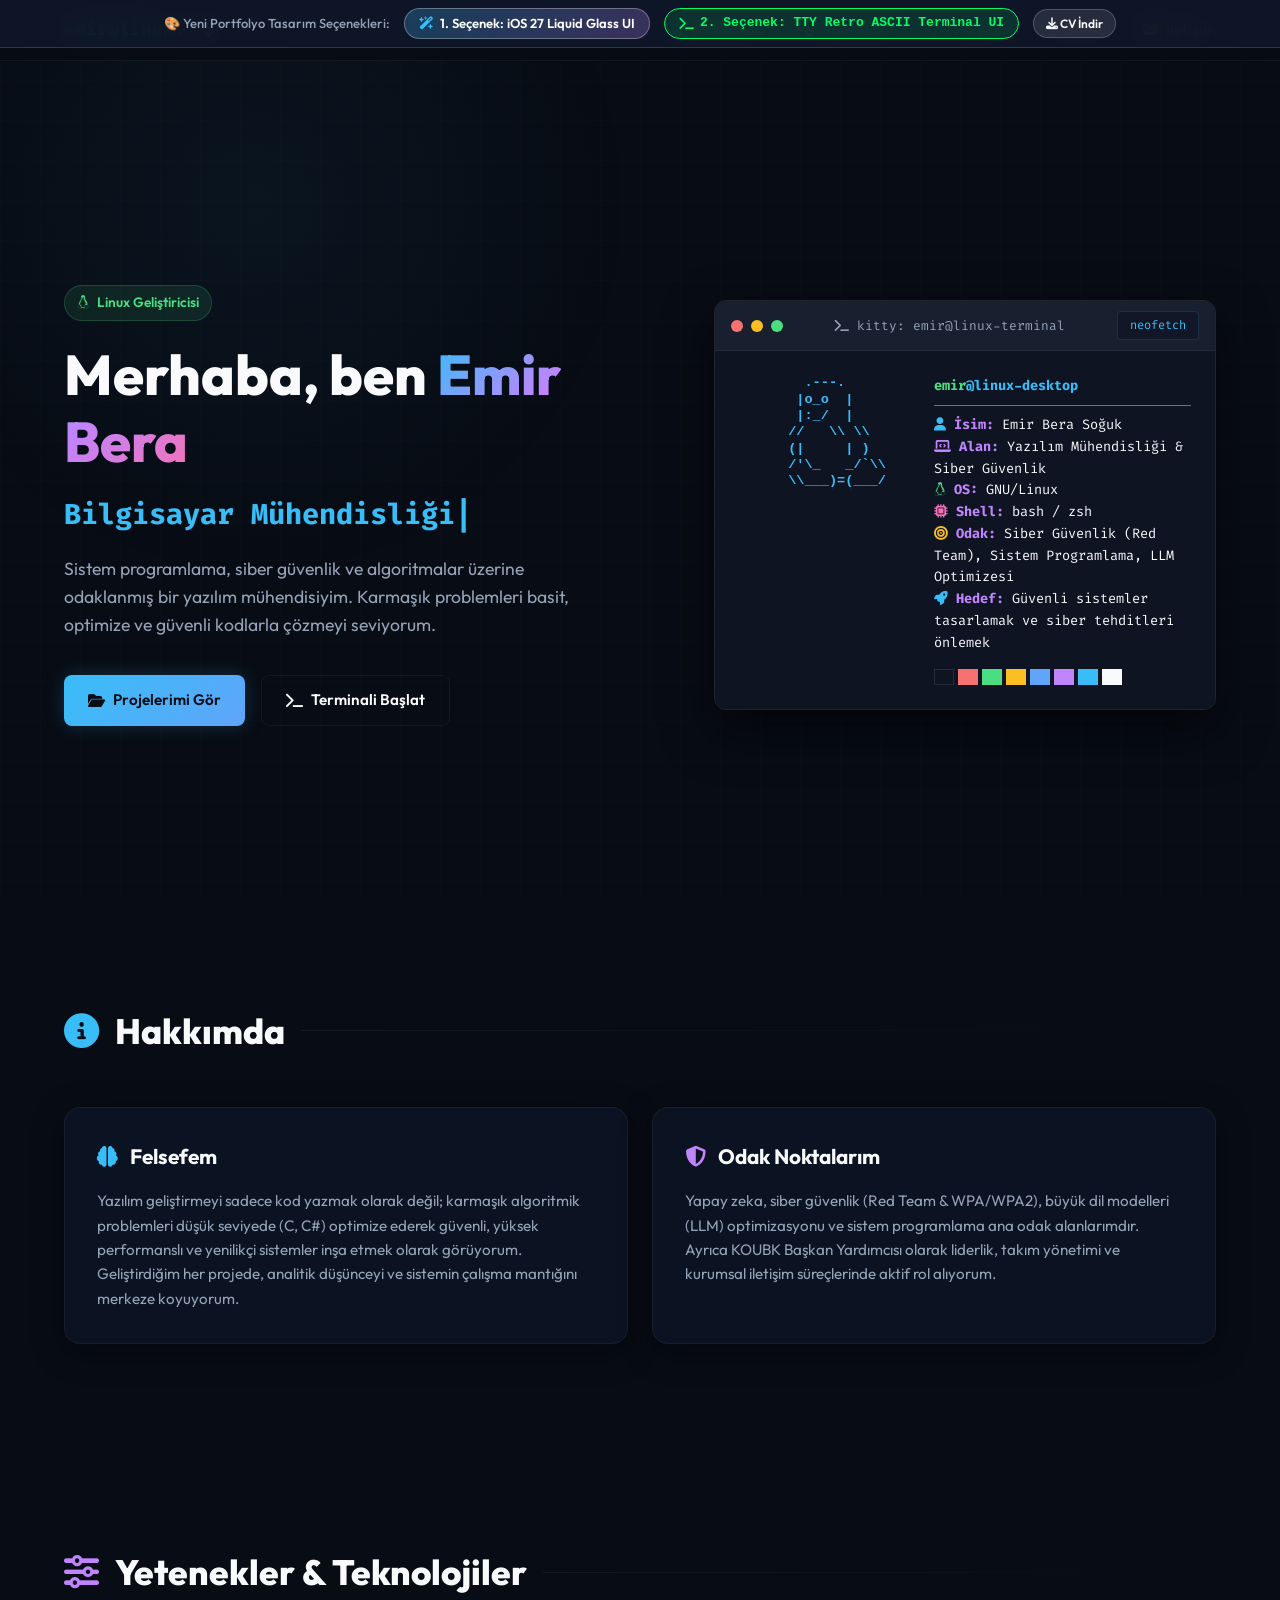
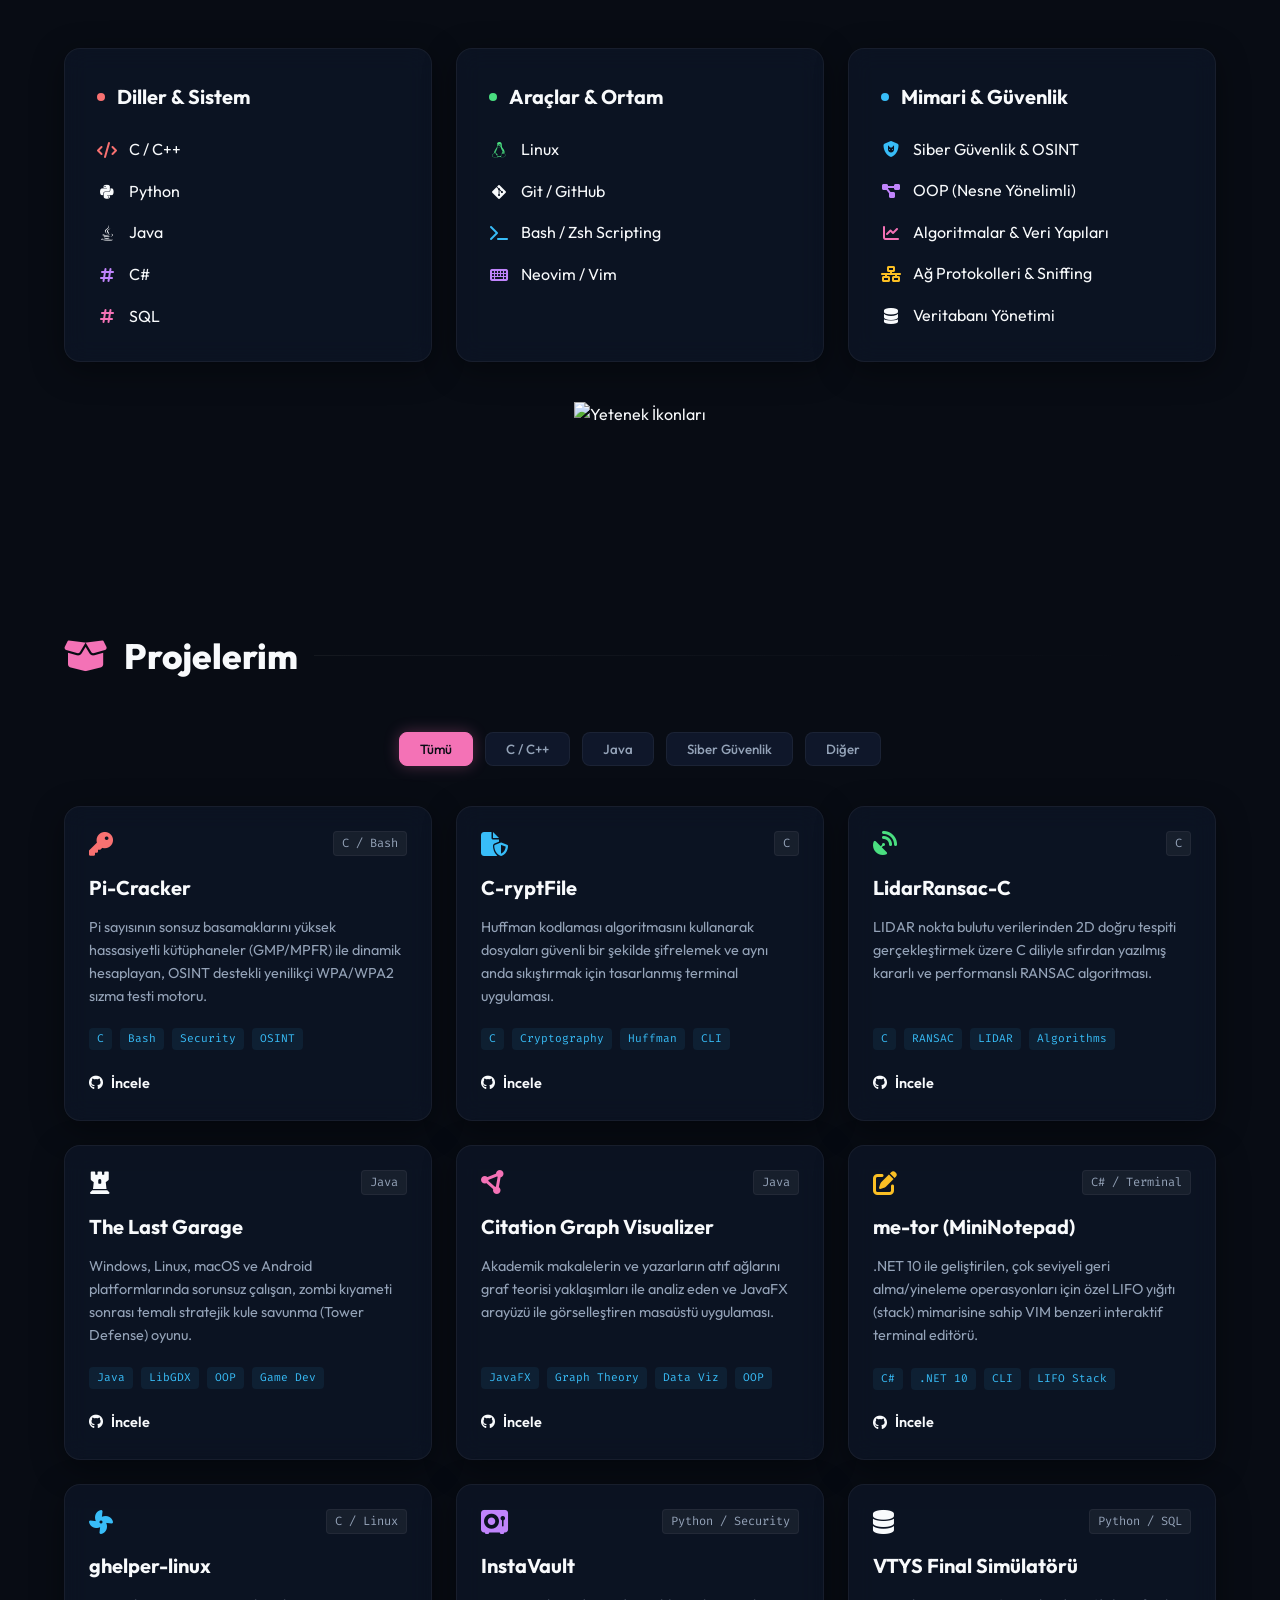
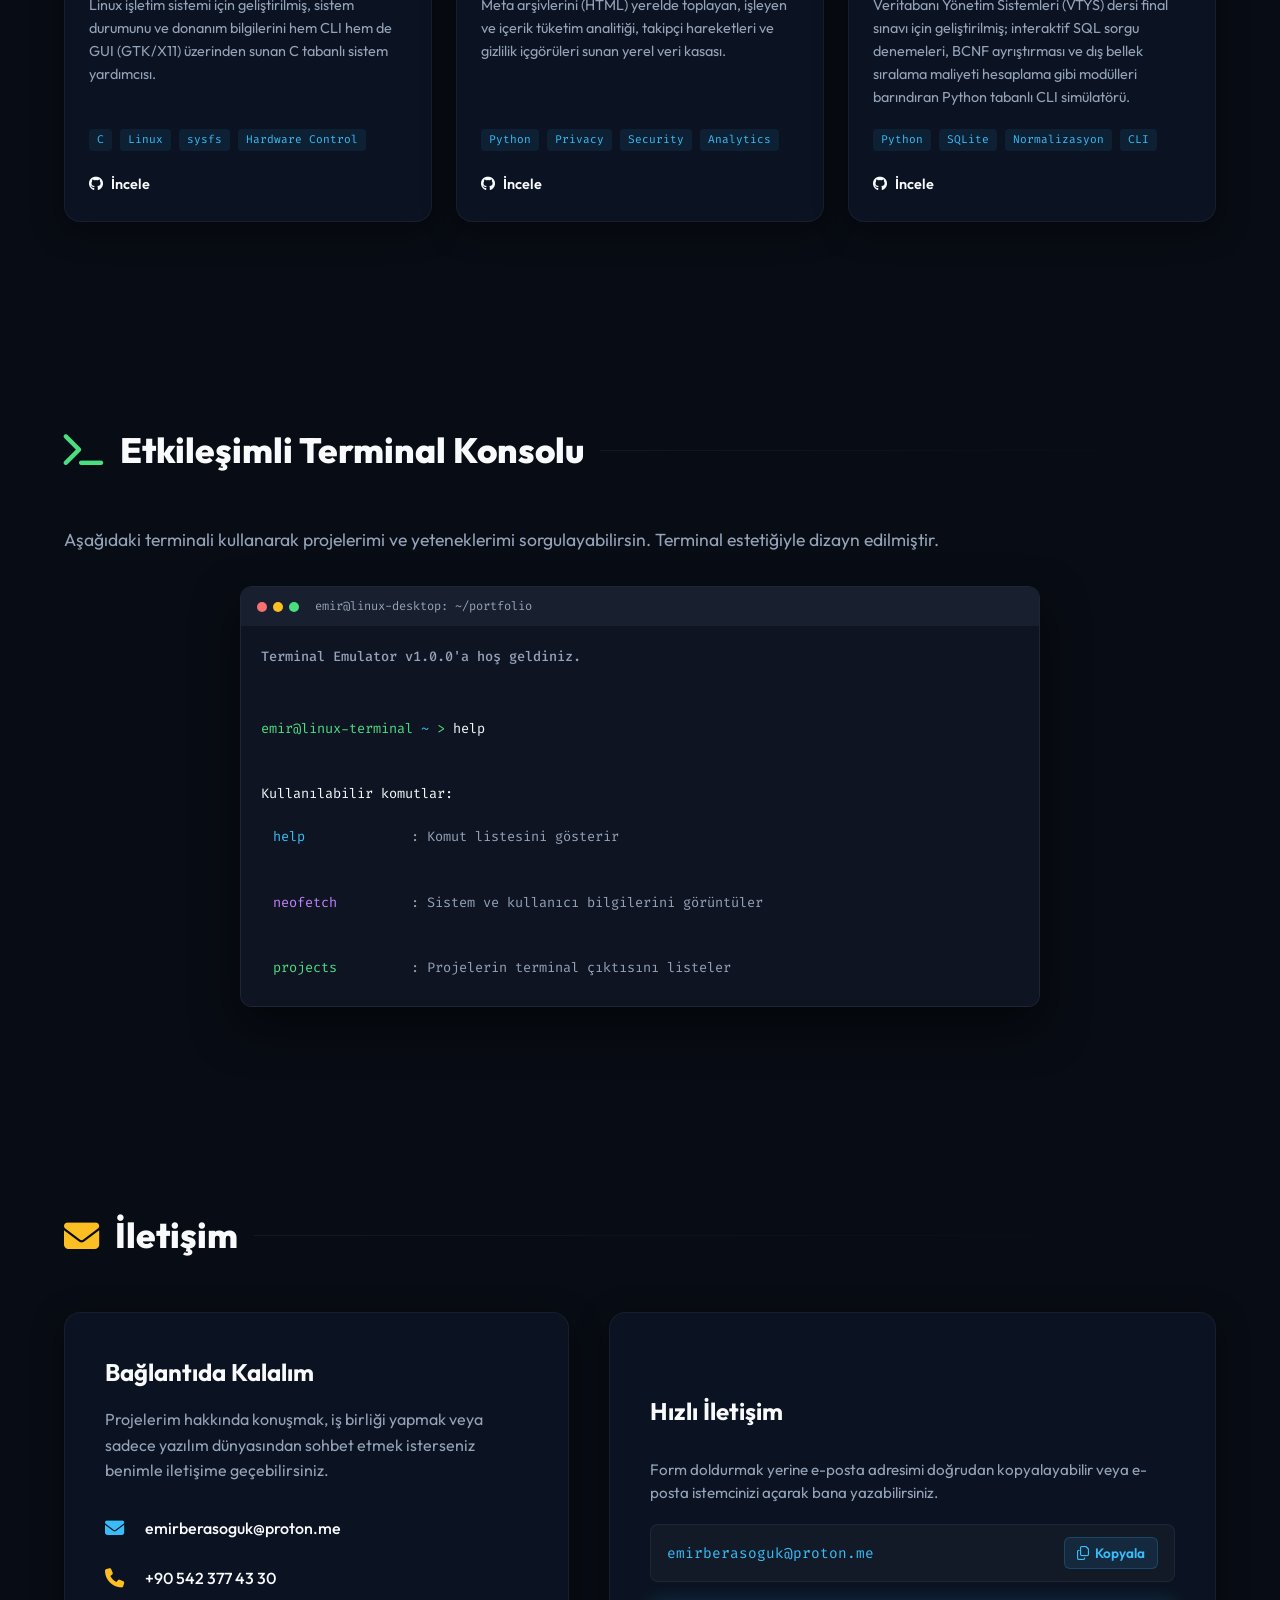
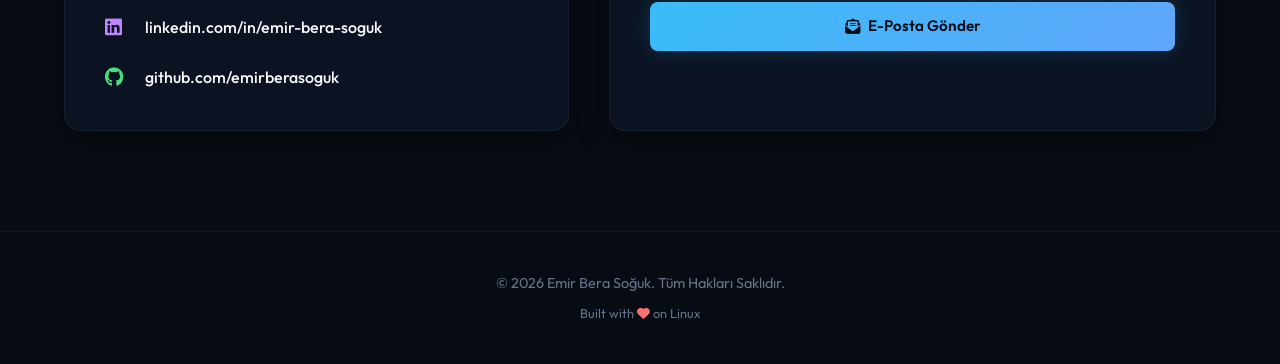
==== commit 74442a97: "feat(portfolio): add iOS 27 Liquid Glass UI and TTY Retro Terminal UI options with direct CV downloa" ====
--- a/index.html
+++ b/index.html
@@ -18,6 +18,20 @@
     <div class="bg-grid"></div>
     <div class="bg-glow"></div>
 
+    <!-- New Theme Selector Banner -->
+    <div style="background: rgba(15, 23, 42, 0.9); border-bottom: 1px solid rgba(255,255,255,0.15); padding: 8px 16px; text-align: center; font-size: 13px; z-index: 1000; position: relative; backdrop-filter: blur(16px); display: flex; justify-content: center; align-items: center; gap: 14px; flex-wrap: wrap;">
+        <span style="color: #94a3b8; font-weight: 500;">🎨 Yeni Portfolyo Tasarım Seçenekleri:</span>
+        <a href="index_glass.html" style="background: linear-gradient(135deg, rgba(56,189,248,0.25), rgba(192,132,252,0.25)); border: 1px solid rgba(255,255,255,0.3); color: #fff; padding: 4px 14px; border-radius: 20px; text-decoration: none; font-weight: 600; display: inline-flex; align-items: center; gap: 6px;">
+            <i class="fa-solid fa-wand-magic-sparkles" style="color: #38bdf8;"></i> 1. Seçenek: iOS 27 Liquid Glass UI
+        </a>
+        <a href="index_terminal.html" style="background: rgba(0,255,102,0.12); border: 1px solid #00ff66; color: #00ff66; padding: 4px 14px; border-radius: 20px; text-decoration: none; font-weight: 600; font-family: monospace; display: inline-flex; align-items: center; gap: 6px;">
+            <i class="fa-solid fa-terminal"></i> 2. Seçenek: TTY Retro ASCII Terminal UI
+        </a>
+        <a href="Emir_Bera_Soguk_CV.pdf" download="Emir_Bera_Soguk_CV.pdf" style="background: rgba(255,255,255,0.1); border: 1px solid rgba(255,255,255,0.2); color: #f8fafc; padding: 4px 12px; border-radius: 20px; text-decoration: none; font-size: 12px; font-weight: 600;">
+            <i class="fa-solid fa-download"></i> CV İndir
+        </a>
+    </div>
+
     <!-- Navigation Header -->
     <header class="header">
         <div class="nav-container">
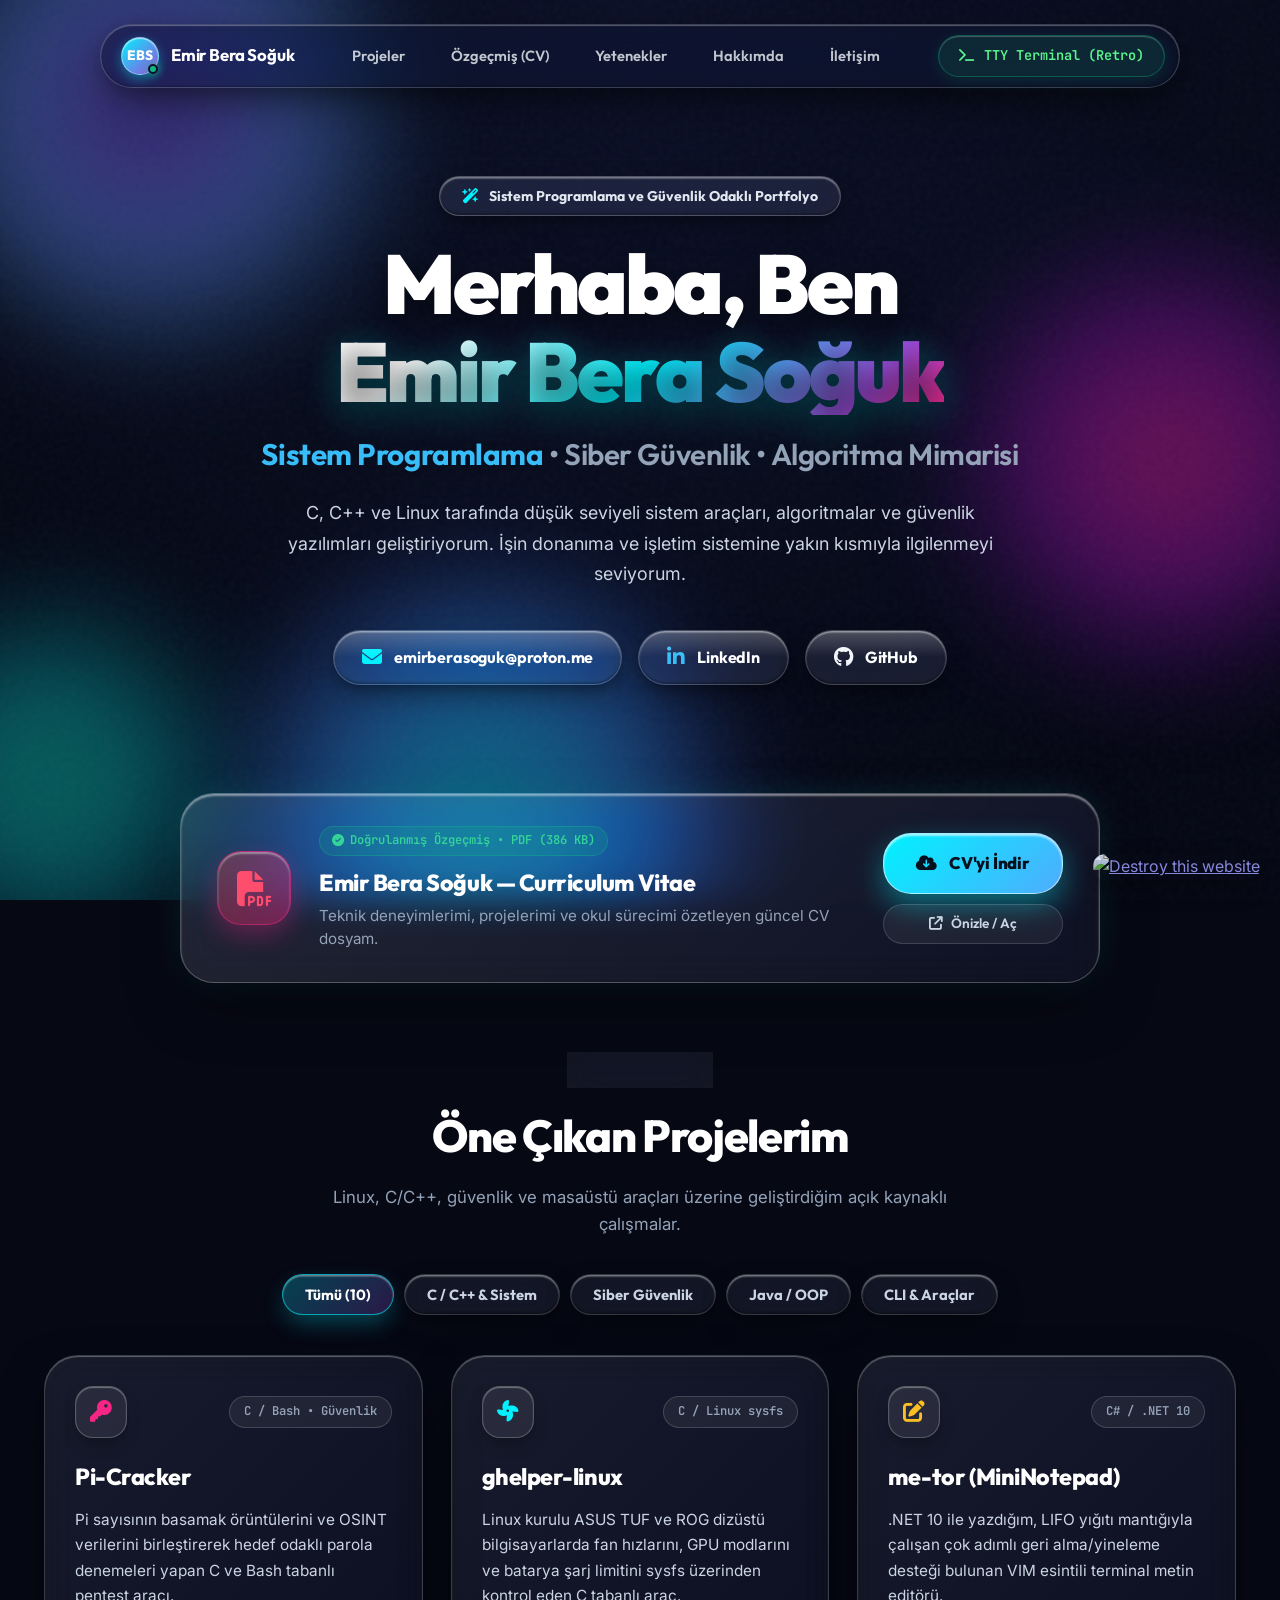
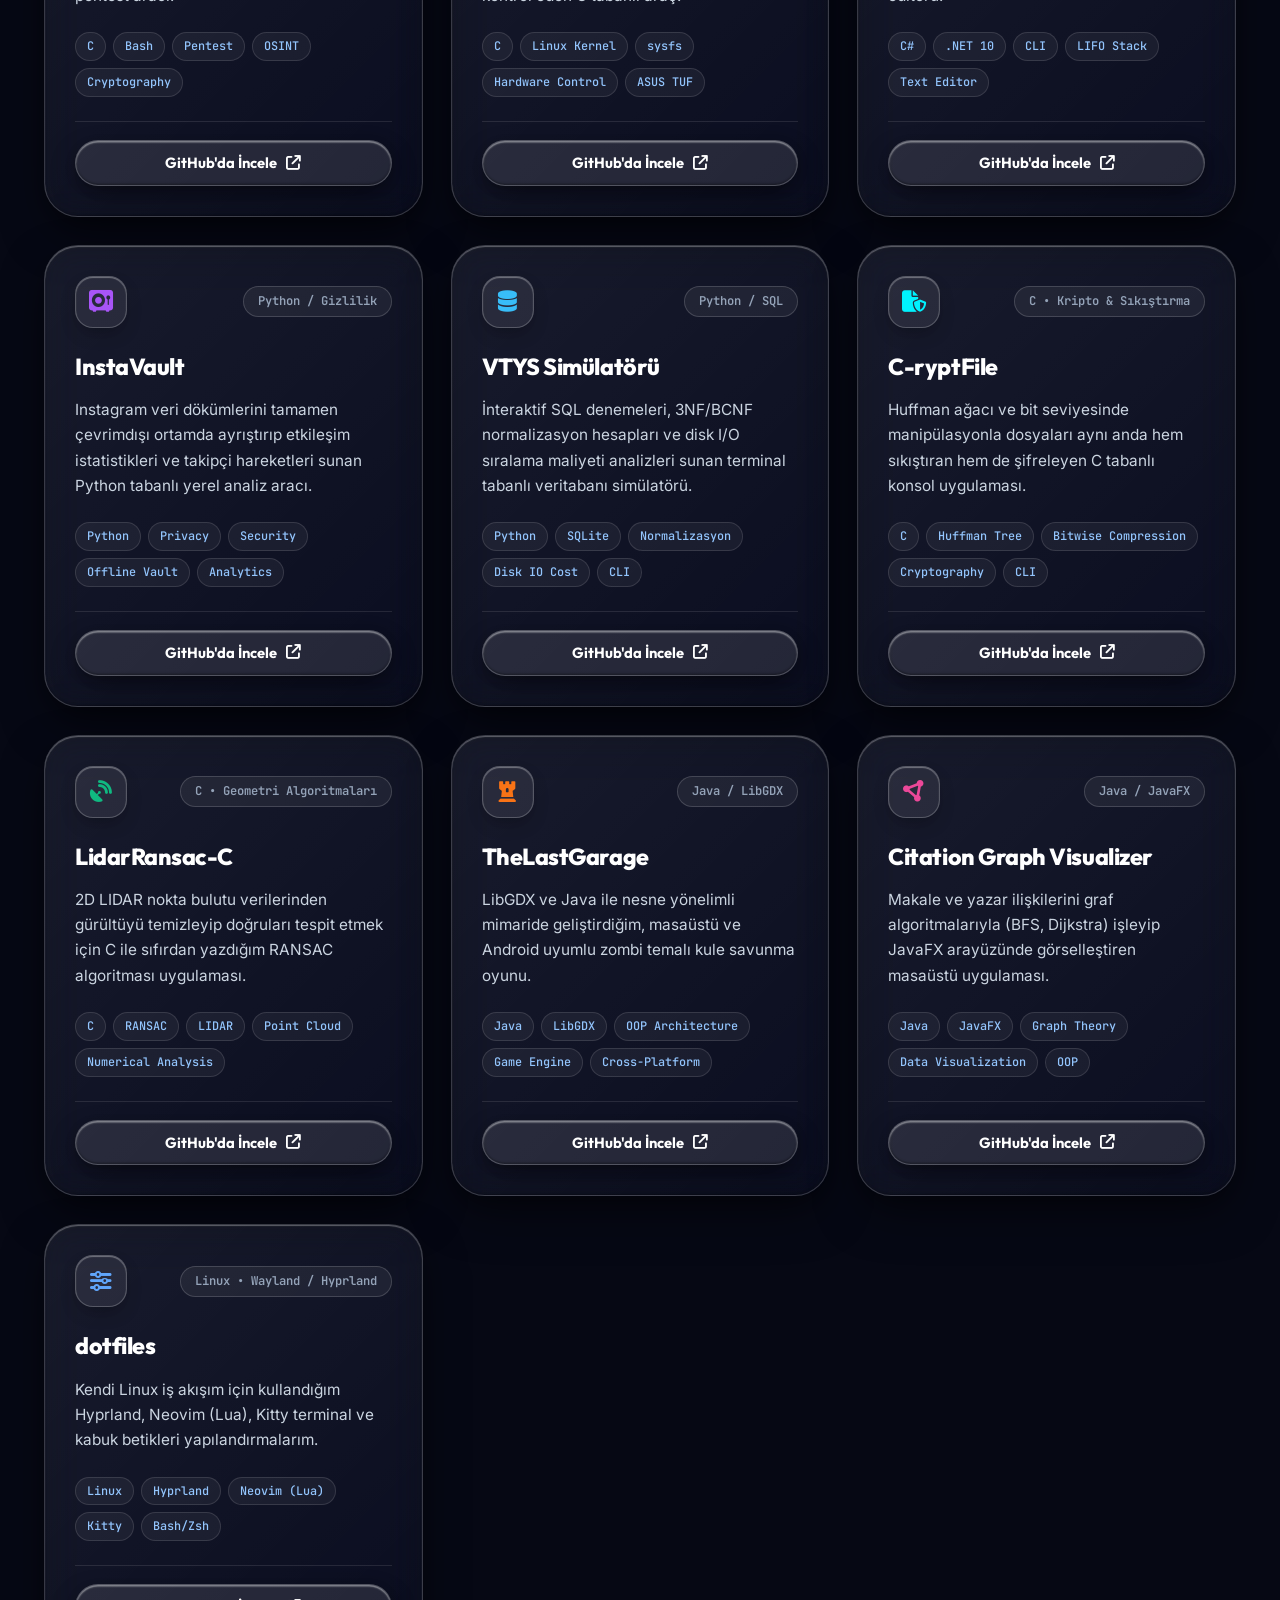
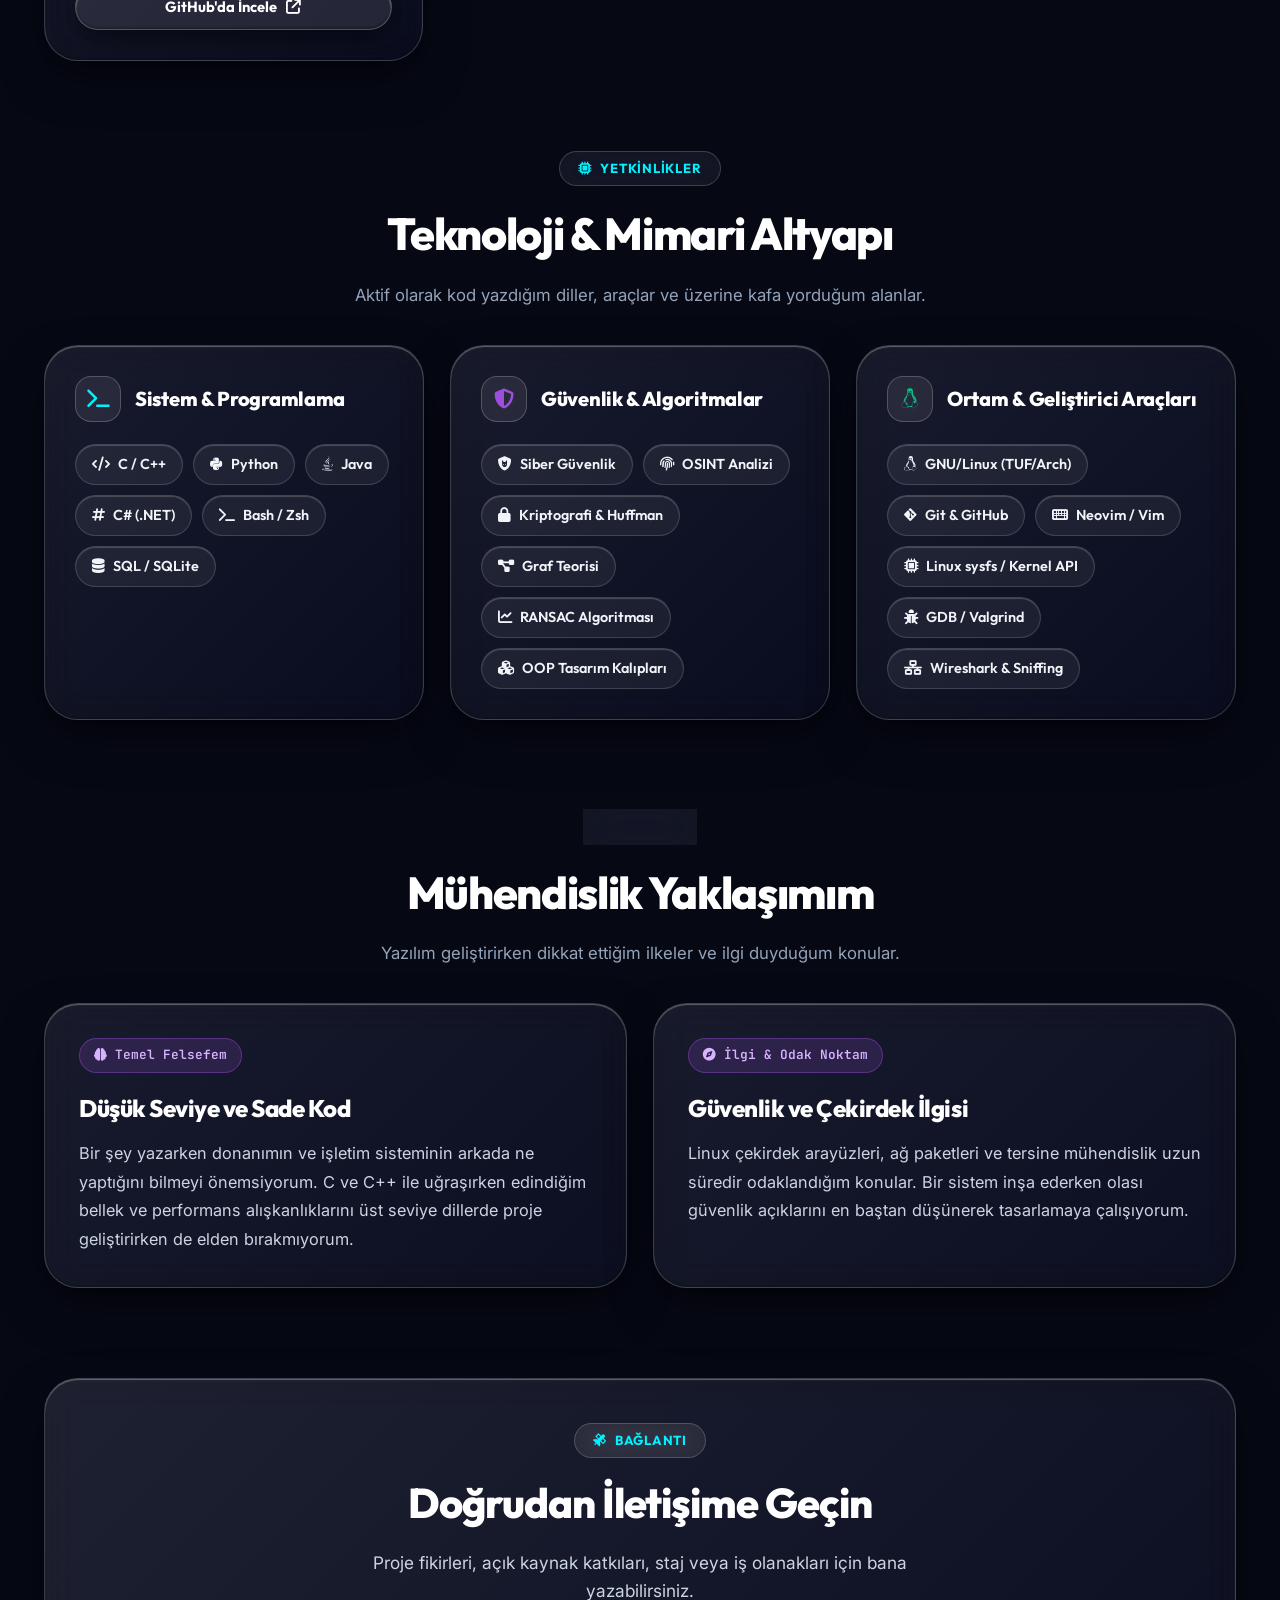
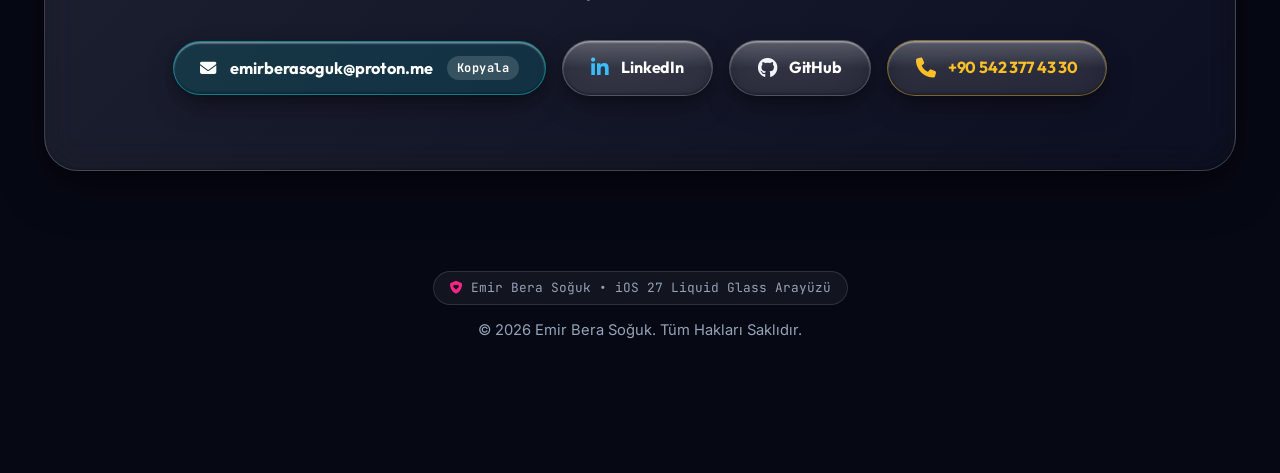
==== commit 160937ae: "feat: set iOS 27 Liquid Glass as default, optimize performance and mobile, add destroy badge, humani" ====
--- a/index.html
+++ b/index.html
@@ -3,466 +3,2105 @@
 <head>
     <meta charset="UTF-8">
     <meta name="viewport" content="width=device-width, initial-scale=1.0">
-    <title>Emir Bera Soğuk | Bilgisayar Mühendisi & Siber Güvenlik</title>
-    <meta name="description" content="Emir Bera Soğuk kişisel portfolyö sitesi. Sistem programlama, siber güvenlik, algoritmalar ve nesne yönelimli projelerim.">
-    <!-- Google Fonts -->
+    <title>Emir Bera Soğuk | iOS 27 Liquid Glass Portfolyo</title>
+    <meta name="description" content="Emir Bera Soğuk - Sistem Programlama, Siber Güvenlik ve Algoritma Mimarisi. iOS 27 Liquid Glass ve dokunsal cam arayüzü deneyimi.">
+
+    <!-- Google Fonts: Outfit & Inter -->
     <link rel="preconnect" href="https://fonts.googleapis.com">
     <link rel="preconnect" href="https://fonts.gstatic.com" crossorigin>
-    <link href="https://fonts.googleapis.com/css2?family=Fira+Code:wght@400;500;700&family=Outfit:wght@300;400;600;800&display=swap" rel="stylesheet">
-    <!-- FontAwesome for Icons -->
-    <link rel="stylesheet" href="https://cdnjs.cloudflare.com/ajax/libs/font-awesome/6.4.0/css/all.min.css">
-    <link rel="stylesheet" href="style.css">
+    <link href="https://fonts.googleapis.com/css2?family=Inter:wght@300;400;500;600;700&family=Outfit:wght@400;500;600;700;800;900&family=JetBrains+Mono:wght@400;500;600&display=swap" rel="stylesheet">
+
+    <!-- FontAwesome 6 -->
+    <link rel="stylesheet" href="https://cdnjs.cloudflare.com/ajax/libs/font-awesome/6.5.1/css/all.min.css">
+
+    <style>
+        /* ==========================================================================
+           iOS 27 LIQUID GLASS DESIGN SYSTEM (DESIGN TOKENS & LIQUID VARIABLES)
+           ========================================================================== */
+        :root {
+            --font-display: 'Outfit', -apple-system, BlinkMacSystemFont, 'SF Pro Display', sans-serif;
+            --font-body: 'Inter', -apple-system, BlinkMacSystemFont, 'SF Pro Text', sans-serif;
+            --font-mono: 'JetBrains Mono', monospace;
+
+            /* Liquid Glass Palette */
+            --glass-bg: rgba(255, 255, 255, 0.075);
+            --glass-bg-hover: rgba(255, 255, 255, 0.125);
+            --glass-bg-active: rgba(255, 255, 255, 0.17);
+            --glass-border: rgba(255, 255, 255, 0.18);
+            --glass-border-highlight: rgba(255, 255, 255, 0.45);
+            --glass-blur: blur(18px) saturate(160%);
+
+            /* Inset Specular Refraction Shadows */
+            --glass-shadow: 0 20px 50px -10px rgba(0, 0, 0, 0.5), 
+                            0 8px 24px -5px rgba(0, 0, 0, 0.35),
+                            inset 0 1px 1px 0 rgba(255, 255, 255, 0.32),
+                            inset 0 -1px 2px 0 rgba(0, 0, 0, 0.25);
+            
+            --glass-shadow-button: 0 12px 30px -5px rgba(0, 0, 0, 0.4),
+                                  0 4px 12px -2px rgba(0, 0, 0, 0.25),
+                                  inset 0 1.5px 1.5px 0 rgba(255, 255, 255, 0.45),
+                                  inset 0 -1.5px 2px 0 rgba(0, 0, 0, 0.3);
+
+            --glass-shadow-active: 0 4px 14px 0 rgba(0, 0, 0, 0.4),
+                                  inset 0 2px 4px 0 rgba(0, 0, 0, 0.35),
+                                  inset 0 -1px 1px 0 rgba(255, 255, 255, 0.2);
+
+            /* Chromatic Accents */
+            --accent-cyan: #00f2fe;
+            --accent-blue: #4facfe;
+            --accent-purple: #9d4edd;
+            --accent-magenta: #f72585;
+            --accent-green: #10b981;
+            --accent-gold: #fbbf24;
+
+            /* Squircle & Pill Curvatures */
+            --radius-pill: 9999px;
+            --radius-squircle: 32px;
+            --radius-button: 28px;
+            --radius-card: 34px;
+
+            /* Dynamics */
+            --spring-bounce: cubic-bezier(0.34, 1.56, 0.64, 1);
+            --spring-smooth: cubic-bezier(0.16, 1, 0.3, 1);
+            --transition-tactile: all 0.28s var(--spring-bounce);
+        }
+
+        /* ==========================================================================
+           RESET & FOUNDATION
+           ========================================================================== */
+        *, *::before, *::after {
+            box-sizing: border-box;
+            margin: 0;
+            padding: 0;
+            -webkit-tap-highlight-color: transparent;
+        }
+
+        html {
+            scroll-behavior: smooth;
+            font-size: 16px;
+            color-scheme: dark;
+        }
+
+        body {
+            background-color: #060814;
+            color: #f1f5f9;
+            font-family: var(--font-body);
+            line-height: 1.6;
+            overflow-x: hidden;
+            position: relative;
+            min-height: 100vh;
+            selection-background-color: var(--accent-cyan);
+            selection-color: #060814;
+        }
+
+        ::selection {
+            background: rgba(0, 242, 254, 0.3);
+            color: #ffffff;
+        }
+
+        /* ==========================================================================
+           LIQUID AMBIENT BACKGROUND & MESH ORBS
+           ========================================================================== */
+        .ambient-canvas {
+            position: fixed;
+            top: 0;
+            left: 0;
+            width: 100vw;
+            height: 100vh;
+            z-index: 0;
+            pointer-events: none;
+            overflow: hidden;
+            opacity: 0.85;
+            background: radial-gradient(circle at 50% 0%, #0d122b 0%, #060814 80%);
+        }
+
+        .liquid-orb {
+            position: absolute;
+            border-radius: 50%;
+            filter: blur(60px);
+            opacity: 0.55;
+            animation: orbFloat 22s ease-in-out infinite alternate;
+        }
+
+        .orb-1 {
+            width: 420px;
+            height: 420px;
+            top: -100px;
+            left: -60px;
+            background: radial-gradient(circle, #7928ca 0%, #4facfe 70%, transparent 100%);
+            animation-duration: 24s;
+        }
+
+        .orb-2 {
+            width: 380px;
+            height: 380px;
+            top: 30%;
+            right: -80px;
+            background: radial-gradient(circle, #f72585 0%, #7209b7 65%, transparent 100%);
+            animation-duration: 28s;
+            animation-delay: -5s;
+        }
+
+        .orb-3 {
+            width: 450px;
+            height: 450px;
+            bottom: -140px;
+            left: 20%;
+            background: radial-gradient(circle, #00f2fe 0%, #4361ee 70%, transparent 100%);
+            animation-duration: 20s;
+            animation-delay: -10s;
+        }
+
+        .orb-4 {
+            width: 300px;
+            height: 300px;
+            top: 70%;
+            left: -100px;
+            background: radial-gradient(circle, #10b981 0%, #00b4d8 70%, transparent 100%);
+            animation-duration: 26s;
+            animation-delay: -3s;
+        }
+
+        @keyframes orbFloat {
+            0% {
+                transform: translate(0, 0) scale(1) rotate(0deg);
+            }
+            50% {
+                transform: translate(60px, 80px) scale(1.12) rotate(45deg);
+            }
+            100% {
+                transform: translate(-50px, 40px) scale(0.92) rotate(-30deg);
+            }
+        }
+
+        /* Subtle Noise / Caustic Grain Overlay */
+        .noise-layer {
+            position: fixed;
+            top: 0;
+            left: 0;
+            width: 100vw;
+            height: 100vh;
+            z-index: 1;
+            pointer-events: none;
+            opacity: 0.035;
+            background-image: url("data:image/svg+xml,%3Csvg viewBox='0 0 200 200' xmlns='http://www.w3.org/2000/svg'%3E%3Cfilter id='noiseFilter'%3E%3CfeTurbulence type='fractalNoise' baseFrequency='0.8' numOctaves='3' stitchTiles='stitch'/%3E%3C/filter%3E%3Crect width='100%25' height='100%25' filter='url(%23noiseFilter)'/%3E%3C/svg%3E");
+        }
+
+        /* ==========================================================================
+           LAYOUT & CONTAINER
+           ========================================================================== */
+        .page-content {
+            position: relative;
+            z-index: 2;
+            width: 100%;
+            max-width: 1240px;
+            margin: 0 auto;
+            padding: 24px 24px 100px;
+        }
+
+        /* ==========================================================================
+           iOS 27 DYNAMIC ISLAND & FLOATING GLASS NAVIGATION
+           ========================================================================== */
+        .nav-wrapper {
+            position: sticky;
+            top: 20px;
+            z-index: 100;
+            display: flex;
+            justify-content: center;
+            margin-bottom: 48px;
+        }
+
+        .island-nav {
+            display: flex;
+            align-items: center;
+            justify-content: space-between;
+            gap: 16px;
+            width: 100%;
+            max-width: 1080px;
+            padding: 10px 14px 10px 20px;
+            background: rgba(18, 22, 44, 0.55);
+            backdrop-filter: var(--glass-blur);
+            -webkit-backdrop-filter: var(--glass-blur);
+            border: 1px solid var(--glass-border);
+            border-radius: var(--radius-pill);
+            box-shadow: var(--glass-shadow);
+            transition: var(--transition-tactile);
+        }
+
+        .island-nav:hover {
+            border-color: var(--glass-border-highlight);
+            background: rgba(22, 28, 56, 0.68);
+        }
+
+        .brand-badge {
+            display: flex;
+            align-items: center;
+            gap: 12px;
+            text-decoration: none;
+            color: #ffffff;
+            font-family: var(--font-display);
+            font-weight: 700;
+            font-size: 1.05rem;
+            letter-spacing: -0.01em;
+        }
+
+        .brand-avatar {
+            width: 38px;
+            height: 38px;
+            border-radius: 50%;
+            background: linear-gradient(135deg, #00f2fe, #9d4edd);
+            display: flex;
+            align-items: center;
+            justify-content: center;
+            font-size: 0.85rem;
+            font-weight: 800;
+            color: #ffffff;
+            box-shadow: 0 4px 12px rgba(0, 242, 254, 0.4), inset 0 1px 1px rgba(255, 255, 255, 0.6);
+            border: 1.5px solid rgba(255, 255, 255, 0.4);
+            position: relative;
+        }
+
+        .brand-pulse {
+            position: absolute;
+            width: 10px;
+            height: 10px;
+            bottom: 0;
+            right: 0;
+            border-radius: 50%;
+            background: #10b981;
+            border: 2px solid #0d122b;
+            box-shadow: 0 0 8px #10b981;
+        }
+
+        .nav-links {
+            display: flex;
+            align-items: center;
+            gap: 8px;
+            list-style: none;
+        }
+
+        .nav-link {
+            text-decoration: none;
+            color: rgba(241, 245, 249, 0.8);
+            font-family: var(--font-display);
+            font-weight: 600;
+            font-size: 0.92rem;
+            padding: 8px 18px;
+            border-radius: var(--radius-pill);
+            transition: var(--transition-tactile);
+            border: 1px solid transparent;
+        }
+
+        .nav-link:hover {
+            color: #ffffff;
+            background: rgba(255, 255, 255, 0.1);
+            border-color: rgba(255, 255, 255, 0.15);
+        }
+
+        /* Top Switcher Button to Retro Terminal */
+        .retro-switch-btn {
+            display: inline-flex;
+            align-items: center;
+            gap: 10px;
+            padding: 9px 20px;
+            border-radius: var(--radius-pill);
+            text-decoration: none;
+            color: #5af78e;
+            background: rgba(16, 185, 129, 0.12);
+            border: 1px solid rgba(16, 185, 129, 0.35);
+            backdrop-filter: blur(10px);
+            font-family: var(--font-mono);
+            font-size: 0.85rem;
+            font-weight: 600;
+            box-shadow: 0 4px 15px rgba(16, 185, 129, 0.15), inset 0 1px 1px rgba(255, 255, 255, 0.25);
+            transition: var(--transition-tactile);
+            cursor: pointer;
+        }
+
+        .retro-switch-btn:hover {
+            background: rgba(16, 185, 129, 0.22);
+            border-color: rgba(16, 185, 129, 0.6);
+            color: #ffffff;
+            transform: translateY(-2px) scale(1.03);
+            box-shadow: 0 8px 24px rgba(16, 185, 129, 0.3), inset 0 1px 1px rgba(255, 255, 255, 0.4);
+        }
+
+        .retro-switch-btn:active {
+            transform: translateY(1px) scale(0.96);
+        }
+
+        /* ==========================================================================
+           HERO SECTION & OPTICAL LIQUID ELEMENTS
+           ========================================================================== */
+        .hero-section {
+            display: flex;
+            flex-direction: column;
+            align-items: center;
+            text-align: center;
+            padding: 40px 0 60px;
+            position: relative;
+        }
+
+        .ios-badge-pill {
+            display: inline-flex;
+            align-items: center;
+            gap: 10px;
+            padding: 8px 22px;
+            border-radius: var(--radius-pill);
+            background: rgba(255, 255, 255, 0.08);
+            border: 1px solid rgba(255, 255, 255, 0.22);
+            backdrop-filter: var(--glass-blur);
+            box-shadow: var(--glass-shadow-button);
+            font-family: var(--font-display);
+            font-size: 0.88rem;
+            font-weight: 700;
+            color: #e2e8f0;
+            margin-bottom: 24px;
+            animation: pulseSubtle 3s ease-in-out infinite;
+        }
+
+        .ios-badge-pill i {
+            color: var(--accent-cyan);
+            font-size: 0.95rem;
+        }
+
+        @keyframes pulseSubtle {
+            0%, 100% {
+                border-color: rgba(255, 255, 255, 0.22);
+                box-shadow: var(--glass-shadow-button);
+            }
+            50% {
+                border-color: rgba(0, 242, 254, 0.45);
+                box-shadow: 0 12px 35px -5px rgba(0, 242, 254, 0.25), inset 0 1px 1px rgba(255, 255, 255, 0.5);
+            }
+        }
+
+        .hero-title {
+            font-family: var(--font-display);
+            font-size: clamp(3rem, 7vw, 5.2rem);
+            font-weight: 900;
+            letter-spacing: -0.035em;
+            line-height: 1.05;
+            margin-bottom: 16px;
+            color: #ffffff;
+            text-shadow: 0 10px 30px rgba(0, 0, 0, 0.5);
+        }
+
+        .liquid-gradient-text {
+            background: linear-gradient(135deg, #ffffff 15%, #00f2fe 50%, #9d4edd 85%, #f72585 100%);
+            -webkit-background-clip: text;
+            -webkit-text-fill-color: transparent;
+            background-clip: text;
+            display: inline-block;
+            filter: drop-shadow(0 4px 15px rgba(0, 242, 254, 0.3));
+        }
+
+        .hero-role-typing {
+            font-family: var(--font-display);
+            font-size: clamp(1.2rem, 2.8vw, 1.85rem);
+            font-weight: 600;
+            color: #94a3b8;
+            margin-bottom: 20px;
+            letter-spacing: -0.015em;
+        }
+
+        .hero-role-typing span.highlight {
+            color: #38bdf8;
+            font-weight: 700;
+        }
+
+        .hero-description {
+            max-width: 720px;
+            font-size: 1.12rem;
+            color: #cbd5e1;
+            line-height: 1.7;
+            margin-bottom: 40px;
+            font-weight: 400;
+        }
+
+        /* ==========================================================================
+           TACTILE TOUCH PILL BUTTONS (EMAIL, LINKEDIN, GITHUB)
+           ========================================================================== */
+        .tactile-actions-group {
+            display: flex;
+            flex-wrap: wrap;
+            justify-content: center;
+            gap: 16px;
+            margin-bottom: 48px;
+            width: 100%;
+        }
+
+        .touch-pill {
+            display: inline-flex;
+            align-items: center;
+            gap: 12px;
+            padding: 14px 28px;
+            border-radius: var(--radius-button);
+            text-decoration: none;
+            color: #ffffff;
+            font-family: var(--font-display);
+            font-size: 1rem;
+            font-weight: 700;
+            letter-spacing: -0.01em;
+            background: rgba(255, 255, 255, 0.08);
+            border: 1.5px solid var(--glass-border);
+            backdrop-filter: var(--glass-blur);
+            -webkit-backdrop-filter: var(--glass-blur);
+            box-shadow: var(--glass-shadow-button);
+            transition: var(--transition-tactile);
+            cursor: pointer;
+            position: relative;
+            overflow: hidden;
+            user-select: none;
+        }
+
+        .touch-pill::before {
+            content: '';
+            position: absolute;
+            top: 0;
+            left: 0;
+            right: 0;
+            height: 50%;
+            background: linear-gradient(180deg, rgba(255, 255, 255, 0.22) 0%, rgba(255, 255, 255, 0) 100%);
+            border-radius: var(--radius-button) var(--radius-button) 0 0;
+            pointer-events: none;
+        }
+
+        .touch-pill i {
+            font-size: 1.25rem;
+            transition: transform 0.25s var(--spring-bounce);
+        }
+
+        /* Specific Pill Hover & Shimmer */
+        .pill-email:hover {
+            background: rgba(0, 242, 254, 0.16);
+            border-color: rgba(0, 242, 254, 0.55);
+            box-shadow: 0 16px 36px -6px rgba(0, 242, 254, 0.35), inset 0 2px 2px rgba(255, 255, 255, 0.5);
+            transform: translateY(-3px) scale(1.03);
+            color: #ffffff;
+        }
+        .pill-email i { color: var(--accent-cyan); }
+
+        .pill-linkedin:hover {
+            background: rgba(10, 102, 194, 0.25);
+            border-color: rgba(56, 189, 248, 0.6);
+            box-shadow: 0 16px 36px -6px rgba(10, 102, 194, 0.45), inset 0 2px 2px rgba(255, 255, 255, 0.5);
+            transform: translateY(-3px) scale(1.03);
+            color: #ffffff;
+        }
+        .pill-linkedin i { color: #38bdf8; }
+
+        .pill-github:hover {
+            background: rgba(255, 255, 255, 0.18);
+            border-color: rgba(255, 255, 255, 0.5);
+            box-shadow: 0 16px 36px -6px rgba(255, 255, 255, 0.25), inset 0 2px 2px rgba(255, 255, 255, 0.5);
+            transform: translateY(-3px) scale(1.03);
+            color: #ffffff;
+        }
+        .pill-github i { color: #f1f5f9; }
+
+        .touch-pill:active {
+            transform: translateY(2px) scale(0.96) !important;
+            box-shadow: var(--glass-shadow-active) !important;
+        }
+
+        .touch-pill:hover i {
+            transform: scale(1.15) rotate(-5deg);
+        }
+
+        /* ==========================================================================
+           CALL TO ACTION: MASTER CV DOWNLOAD CARD (CENTRAL HIGHLIGHT)
+           ========================================================================== */
+        .cv-hero-banner {
+            width: 100%;
+            max-width: 920px;
+            margin: 0 auto 70px;
+            padding: 32px 36px;
+            border-radius: var(--radius-card);
+            background: linear-gradient(135deg, rgba(255, 255, 255, 0.12) 0%, rgba(255, 255, 255, 0.04) 100%);
+            border: 1.5px solid rgba(255, 255, 255, 0.25);
+            backdrop-filter: var(--glass-blur);
+            -webkit-backdrop-filter: var(--glass-blur);
+            box-shadow: 0 24px 60px -12px rgba(0, 0, 0, 0.6), 
+                        0 0 40px -10px rgba(0, 242, 254, 0.2),
+                        inset 0 2px 2px 0 rgba(255, 255, 255, 0.45);
+            display: grid;
+            grid-template-columns: auto 1fr auto;
+            align-items: center;
+            gap: 28px;
+            position: relative;
+            overflow: hidden;
+            transition: var(--transition-tactile);
+        }
+
+        .cv-hero-banner:hover {
+            border-color: rgba(0, 242, 254, 0.6);
+            box-shadow: 0 30px 70px -10px rgba(0, 0, 0, 0.7), 
+                        0 0 50px -5px rgba(0, 242, 254, 0.35),
+                        inset 0 2px 3px 0 rgba(255, 255, 255, 0.6);
+            transform: translateY(-3px);
+        }
+
+        .cv-icon-orb {
+            width: 74px;
+            height: 74px;
+            border-radius: 24px;
+            background: linear-gradient(135deg, rgba(239, 68, 68, 0.3) 0%, rgba(247, 37, 133, 0.4) 100%);
+            border: 1.5px solid rgba(247, 37, 133, 0.5);
+            display: flex;
+            align-items: center;
+            justify-content: center;
+            font-size: 2.2rem;
+            color: #ff4d6d;
+            box-shadow: 0 10px 25px rgba(247, 37, 133, 0.3), inset 0 2px 2px rgba(255, 255, 255, 0.4);
+            flex-shrink: 0;
+            transition: transform 0.3s var(--spring-bounce);
+        }
+
+        .cv-hero-banner:hover .cv-icon-orb {
+            transform: scale(1.1) rotate(-6deg);
+        }
+
+        .cv-details {
+            text-align: left;
+        }
+
+        .cv-tag-pill {
+            display: inline-flex;
+            align-items: center;
+            gap: 6px;
+            padding: 4px 12px;
+            border-radius: var(--radius-pill);
+            background: rgba(16, 185, 129, 0.16);
+            border: 1px solid rgba(16, 185, 129, 0.35);
+            color: #34d399;
+            font-family: var(--font-mono);
+            font-size: 0.76rem;
+            font-weight: 600;
+            margin-bottom: 8px;
+        }
+
+        .cv-title {
+            font-family: var(--font-display);
+            font-size: 1.45rem;
+            font-weight: 800;
+            color: #ffffff;
+            letter-spacing: -0.02em;
+            margin-bottom: 4px;
+        }
+
+        .cv-subtitle {
+            font-size: 0.95rem;
+            color: #94a3b8;
+            line-height: 1.5;
+        }
+
+        .cv-action-buttons {
+            display: flex;
+            flex-direction: column;
+            gap: 10px;
+            flex-shrink: 0;
+        }
+
+        .cv-download-btn {
+            display: inline-flex;
+            align-items: center;
+            justify-content: center;
+            gap: 12px;
+            padding: 16px 32px;
+            border-radius: var(--radius-button);
+            background: linear-gradient(135deg, #00f2fe 0%, #4facfe 100%);
+            color: #04101e;
+            font-family: var(--font-display);
+            font-size: 1.05rem;
+            font-weight: 800;
+            letter-spacing: -0.01em;
+            text-decoration: none;
+            border: 1px solid rgba(255, 255, 255, 0.6);
+            box-shadow: 0 12px 30px rgba(0, 242, 254, 0.4), inset 0 2px 2px rgba(255, 255, 255, 0.6);
+            transition: var(--transition-tactile);
+            cursor: pointer;
+            white-space: nowrap;
+        }
+
+        .cv-download-btn:hover {
+            transform: translateY(-2px) scale(1.04);
+            box-shadow: 0 16px 40px rgba(0, 242, 254, 0.55), inset 0 2px 3px rgba(255, 255, 255, 0.8);
+            background: linear-gradient(135deg, #38f9d7 0%, #43e97b 100%);
+            color: #032014;
+        }
+
+        .cv-download-btn:active {
+            transform: translateY(2px) scale(0.96);
+        }
+
+        .cv-preview-link {
+            display: inline-flex;
+            align-items: center;
+            justify-content: center;
+            gap: 8px;
+            padding: 8px 16px;
+            border-radius: var(--radius-pill);
+            background: rgba(255, 255, 255, 0.06);
+            border: 1px solid rgba(255, 255, 255, 0.15);
+            color: #cbd5e1;
+            font-family: var(--font-display);
+            font-size: 0.85rem;
+            font-weight: 600;
+            text-decoration: none;
+            transition: var(--transition-tactile);
+        }
+
+        .cv-preview-link:hover {
+            background: rgba(255, 255, 255, 0.14);
+            color: #ffffff;
+            border-color: rgba(255, 255, 255, 0.3);
+        }
+
+        /* ==========================================================================
+           SECTION HEADERS & PILL CATEGORY FILTERS
+           ========================================================================== */
+        .section-header-block {
+            display: flex;
+            flex-direction: column;
+            align-items: center;
+            text-align: center;
+            margin-bottom: 36px;
+        }
+
+        .section-badge-pill {
+            display: inline-flex;
+            align-items: center;
+            gap: 8px;
+            padding: 6px 18px;
+            border-radius: var(--radius-pill);
+            background: rgba(255, 255, 255, 0.06);
+            border: 1px solid rgba(255, 255, 255, 0.18);
+            backdrop-filter: var(--glass-blur);
+            font-family: var(--font-display);
+            font-size: 0.82rem;
+            font-weight: 700;
+            text-transform: uppercase;
+            letter-spacing: 0.06em;
+            color: var(--accent-cyan);
+            margin-bottom: 12px;
+        }
+
+        .section-main-title {
+            font-family: var(--font-display);
+            font-size: clamp(2rem, 4vw, 2.8rem);
+            font-weight: 800;
+            letter-spacing: -0.03em;
+            color: #ffffff;
+            margin-bottom: 12px;
+        }
+
+        .section-subtext {
+            max-width: 650px;
+            font-size: 1.05rem;
+            color: #94a3b8;
+        }
+
+        /* Tactile Project Filter Pills */
+        .filter-pills-bar {
+            display: flex;
+            flex-wrap: wrap;
+            justify-content: center;
+            gap: 10px;
+            margin-bottom: 40px;
+        }
+
+        .filter-pill {
+            padding: 10px 22px;
+            border-radius: var(--radius-pill);
+            background: rgba(255, 255, 255, 0.06);
+            border: 1.5px solid rgba(255, 255, 255, 0.14);
+            backdrop-filter: var(--glass-blur);
+            color: #cbd5e1;
+            font-family: var(--font-display);
+            font-size: 0.92rem;
+            font-weight: 700;
+            cursor: pointer;
+            transition: var(--transition-tactile);
+            box-shadow: var(--glass-shadow-button);
+        }
+
+        .filter-pill:hover {
+            color: #ffffff;
+            background: rgba(255, 255, 255, 0.12);
+            border-color: rgba(255, 255, 255, 0.3);
+            transform: translateY(-2px);
+        }
+
+        .filter-pill.active {
+            background: linear-gradient(135deg, rgba(0, 242, 254, 0.25) 0%, rgba(157, 78, 221, 0.25) 100%);
+            border-color: rgba(0, 242, 254, 0.6);
+            color: #ffffff;
+            box-shadow: 0 10px 25px -4px rgba(0, 242, 254, 0.3), inset 0 1.5px 1.5px rgba(255, 255, 255, 0.4);
+        }
+
+        /* ==========================================================================
+           PROJECTS GRID (10 TACTILE GLASS CARDS)
+           ========================================================================== */
+        .projects-grid {
+            display: grid;
+            grid-template-columns: repeat(auto-fill, minmax(360px, 1fr));
+            gap: 28px;
+            margin-bottom: 90px;
+        }
+
+        .project-glass-card {
+            background: linear-gradient(135deg, rgba(255, 255, 255, 0.08) 0%, rgba(255, 255, 255, 0.025) 100%);
+            border: 1.5px solid var(--glass-border);
+            border-radius: var(--radius-card);
+            backdrop-filter: var(--glass-blur);
+            -webkit-backdrop-filter: var(--glass-blur);
+            box-shadow: var(--glass-shadow);
+            padding: 30px;
+            display: flex;
+            flex-direction: column;
+            justify-content: space-between;
+            position: relative;
+            overflow: hidden;
+            transition: transform 0.32s var(--spring-bounce), box-shadow 0.32s ease, border-color 0.32s ease;
+            transform-style: preserve-3d;
+            perspective: 1000px;
+        }
+
+        /* Refraction Glare Follows Pointer */
+        .project-glass-card::before {
+            content: '';
+            position: absolute;
+            top: 0;
+            left: 0;
+            right: 0;
+            bottom: 0;
+            background: radial-gradient(circle 280px at var(--mouse-x, 50%) var(--mouse-y, 0%), rgba(255, 255, 255, 0.16), transparent 70%);
+            pointer-events: none;
+            opacity: 0;
+            transition: opacity 0.35s ease;
+            border-radius: inherit;
+        }
+
+        .project-glass-card:hover::before {
+            opacity: 1;
+        }
+
+        .project-glass-card:hover {
+            transform: translateY(-6px) scale(1.018);
+            border-color: var(--glass-border-highlight);
+            box-shadow: 0 28px 60px -15px rgba(0, 0, 0, 0.7),
+                        0 0 35px -5px rgba(79, 172, 254, 0.25),
+                        inset 0 1.5px 2px 0 rgba(255, 255, 255, 0.4);
+        }
+
+        .project-top-row {
+            display: flex;
+            align-items: center;
+            justify-content: space-between;
+            margin-bottom: 20px;
+        }
+
+        .card-icon-capsule {
+            width: 52px;
+            height: 52px;
+            border-radius: 18px;
+            background: rgba(255, 255, 255, 0.08);
+            border: 1px solid rgba(255, 255, 255, 0.22);
+            display: flex;
+            align-items: center;
+            justify-content: center;
+            font-size: 1.35rem;
+            color: var(--accent-cyan);
+            box-shadow: 0 8px 18px -4px rgba(0, 0, 0, 0.3), inset 0 1px 1px rgba(255, 255, 255, 0.35);
+            transition: transform 0.3s var(--spring-bounce);
+        }
+
+        .project-glass-card:hover .card-icon-capsule {
+            transform: scale(1.12) rotate(-8deg);
+        }
+
+        .project-badge-pill {
+            padding: 5px 14px;
+            border-radius: var(--radius-pill);
+            background: rgba(255, 255, 255, 0.06);
+            border: 1px solid rgba(255, 255, 255, 0.16);
+            font-family: var(--font-mono);
+            font-size: 0.76rem;
+            font-weight: 600;
+            color: #94a3b8;
+        }
+
+        .project-title {
+            font-family: var(--font-display);
+            font-size: 1.45rem;
+            font-weight: 800;
+            color: #ffffff;
+            letter-spacing: -0.02em;
+            margin-bottom: 12px;
+        }
+
+        .project-desc {
+            font-size: 0.96rem;
+            color: #cbd5e1;
+            line-height: 1.65;
+            margin-bottom: 24px;
+            flex-grow: 1;
+        }
+
+        .tech-pill-list {
+            display: flex;
+            flex-wrap: wrap;
+            gap: 7px;
+            margin-bottom: 24px;
+        }
+
+        .tech-tag {
+            padding: 4px 11px;
+            border-radius: var(--radius-pill);
+            background: rgba(255, 255, 255, 0.05);
+            border: 1px solid rgba(255, 255, 255, 0.12);
+            font-family: var(--font-mono);
+            font-size: 0.74rem;
+            font-weight: 500;
+            color: #93c5fd;
+            transition: background 0.2s ease;
+        }
+
+        .tech-tag:hover {
+            background: rgba(255, 255, 255, 0.12);
+            color: #ffffff;
+        }
+
+        .project-card-footer {
+            display: flex;
+            align-items: center;
+            justify-content: space-between;
+            padding-top: 18px;
+            border-top: 1px solid rgba(255, 255, 255, 0.1);
+        }
+
+        .project-inspect-btn {
+            display: inline-flex;
+            align-items: center;
+            gap: 9px;
+            padding: 10px 22px;
+            border-radius: var(--radius-button);
+            background: rgba(255, 255, 255, 0.1);
+            border: 1px solid rgba(255, 255, 255, 0.2);
+            color: #ffffff;
+            font-family: var(--font-display);
+            font-size: 0.92rem;
+            font-weight: 700;
+            text-decoration: none;
+            box-shadow: var(--glass-shadow-button);
+            transition: var(--transition-tactile);
+            cursor: pointer;
+            width: 100%;
+            justify-content: center;
+        }
+
+        .project-inspect-btn:hover {
+            background: linear-gradient(135deg, rgba(0, 242, 254, 0.25) 0%, rgba(79, 172, 254, 0.3) 100%);
+            border-color: rgba(0, 242, 254, 0.55);
+            transform: translateY(-2px) scale(1.02);
+            box-shadow: 0 12px 28px -5px rgba(0, 242, 254, 0.35), inset 0 1px 1px rgba(255, 255, 255, 0.5);
+            color: #ffffff;
+        }
+
+        .project-inspect-btn:active {
+            transform: translateY(1px) scale(0.97);
+        }
+
+        /* ==========================================================================
+           SKILLS & EXPERTISE LIQUID CAPSULES
+           ========================================================================== */
+        .skills-section {
+            margin-bottom: 90px;
+        }
+
+        .skills-card-grid {
+            display: grid;
+            grid-template-columns: repeat(auto-fit, minmax(320px, 1fr));
+            gap: 26px;
+        }
+
+        .skill-group-card {
+            background: linear-gradient(135deg, rgba(255, 255, 255, 0.08) 0%, rgba(255, 255, 255, 0.02) 100%);
+            border: 1.5px solid var(--glass-border);
+            border-radius: var(--radius-card);
+            backdrop-filter: var(--glass-blur);
+            -webkit-backdrop-filter: var(--glass-blur);
+            box-shadow: var(--glass-shadow);
+            padding: 30px;
+            transition: var(--transition-tactile);
+        }
+
+        .skill-group-card:hover {
+            border-color: var(--glass-border-highlight);
+            transform: translateY(-4px);
+        }
+
+        .skill-header {
+            display: flex;
+            align-items: center;
+            gap: 14px;
+            margin-bottom: 22px;
+        }
+
+        .skill-icon-pill {
+            width: 46px;
+            height: 46px;
+            border-radius: 16px;
+            background: rgba(255, 255, 255, 0.08);
+            border: 1px solid rgba(255, 255, 255, 0.2);
+            display: flex;
+            align-items: center;
+            justify-content: center;
+            font-size: 1.25rem;
+            color: var(--accent-cyan);
+        }
+
+        .skill-group-title {
+            font-family: var(--font-display);
+            font-size: 1.25rem;
+            font-weight: 800;
+            color: #ffffff;
+            letter-spacing: -0.015em;
+        }
+
+        .skill-items-container {
+            display: flex;
+            flex-wrap: wrap;
+            gap: 10px;
+        }
+
+        .skill-bubble {
+            display: inline-flex;
+            align-items: center;
+            gap: 8px;
+            padding: 8px 16px;
+            border-radius: var(--radius-pill);
+            background: rgba(255, 255, 255, 0.06);
+            border: 1px solid rgba(255, 255, 255, 0.15);
+            font-family: var(--font-display);
+            font-size: 0.9rem;
+            font-weight: 600;
+            color: #f1f5f9;
+            box-shadow: inset 0 1px 1px rgba(255, 255, 255, 0.2);
+            transition: var(--transition-tactile);
+        }
+
+        .skill-bubble:hover {
+            background: rgba(255, 255, 255, 0.15);
+            border-color: rgba(255, 255, 255, 0.35);
+            transform: scale(1.05);
+            color: #ffffff;
+        }
+
+        /* ==========================================================================
+           ABOUT & PHILOSOPHY TACTILE CARDS
+           ========================================================================== */
+        .about-section {
+            margin-bottom: 90px;
+        }
+
+        .about-grid-duo {
+            display: grid;
+            grid-template-columns: repeat(auto-fit, minmax(360px, 1fr));
+            gap: 26px;
+        }
+
+        .about-story-card {
+            background: linear-gradient(135deg, rgba(255, 255, 255, 0.08) 0%, rgba(255, 255, 255, 0.03) 100%);
+            border: 1.5px solid var(--glass-border);
+            border-radius: var(--radius-card);
+            backdrop-filter: var(--glass-blur);
+            box-shadow: var(--glass-shadow);
+            padding: 34px;
+            transition: var(--transition-tactile);
+        }
+
+        .about-story-card:hover {
+            border-color: var(--glass-border-highlight);
+            transform: translateY(-4px);
+        }
+
+        .story-badge {
+            display: inline-flex;
+            align-items: center;
+            gap: 8px;
+            padding: 6px 14px;
+            border-radius: var(--radius-pill);
+            background: rgba(157, 78, 221, 0.18);
+            border: 1px solid rgba(157, 78, 221, 0.4);
+            color: #d8b4fe;
+            font-family: var(--font-mono);
+            font-size: 0.8rem;
+            font-weight: 600;
+            margin-bottom: 16px;
+        }
+
+        .story-title {
+            font-family: var(--font-display);
+            font-size: 1.5rem;
+            font-weight: 800;
+            color: #ffffff;
+            margin-bottom: 12px;
+            letter-spacing: -0.02em;
+        }
+
+        .story-p {
+            font-size: 1.02rem;
+            color: #cbd5e1;
+            line-height: 1.75;
+        }
+
+        /* ==========================================================================
+           CONTACT & DIRECT TOUCH HUB
+           ========================================================================== */
+        .contact-hub-card {
+            background: linear-gradient(135deg, rgba(255, 255, 255, 0.1) 0%, rgba(255, 255, 255, 0.03) 100%);
+            border: 1.5px solid var(--glass-border);
+            border-radius: var(--radius-card);
+            backdrop-filter: var(--glass-blur);
+            box-shadow: var(--glass-shadow);
+            padding: 44px 36px;
+            margin-bottom: 70px;
+            text-align: center;
+            position: relative;
+            overflow: hidden;
+        }
+
+        .contact-hub-title {
+            font-family: var(--font-display);
+            font-size: clamp(2rem, 3.5vw, 2.6rem);
+            font-weight: 800;
+            color: #ffffff;
+            letter-spacing: -0.025em;
+            margin-bottom: 12px;
+        }
+
+        .contact-hub-desc {
+            max-width: 620px;
+            margin: 0 auto 36px;
+            font-size: 1.08rem;
+            color: #cbd5e1;
+        }
+
+        .contact-buttons-cluster {
+            display: flex;
+            flex-wrap: wrap;
+            justify-content: center;
+            align-items: center;
+            gap: 16px;
+            margin-bottom: 30px;
+        }
+
+        .interactive-email-pill {
+            display: inline-flex;
+            align-items: center;
+            gap: 14px;
+            padding: 14px 26px;
+            border-radius: var(--radius-button);
+            background: rgba(0, 242, 254, 0.12);
+            border: 1.5px solid rgba(0, 242, 254, 0.4);
+            color: #ffffff;
+            font-family: var(--font-display);
+            font-weight: 700;
+            font-size: 1.02rem;
+            cursor: pointer;
+            box-shadow: var(--glass-shadow-button);
+            transition: var(--transition-tactile);
+        }
+
+        .interactive-email-pill:hover {
+            background: rgba(0, 242, 254, 0.22);
+            border-color: rgba(0, 242, 254, 0.7);
+            transform: translateY(-2px) scale(1.03);
+            box-shadow: 0 16px 36px rgba(0, 242, 254, 0.35);
+        }
+
+        .interactive-email-pill:active {
+            transform: scale(0.96);
+        }
+
+        .copy-tag-pill {
+            font-size: 0.75rem;
+            padding: 4px 10px;
+            border-radius: var(--radius-pill);
+            background: rgba(255, 255, 255, 0.15);
+            font-family: var(--font-mono);
+            letter-spacing: 0.04em;
+        }
+
+        /* ==========================================================================
+           FOOTER
+           ========================================================================== */
+        .glass-footer {
+            display: flex;
+            flex-direction: column;
+            align-items: center;
+            text-align: center;
+            gap: 14px;
+            padding: 30px 20px;
+            color: #94a3b8;
+            font-size: 0.92rem;
+        }
+
+        .footer-pill-badge {
+            display: inline-flex;
+            align-items: center;
+            gap: 8px;
+            padding: 6px 16px;
+            border-radius: var(--radius-pill);
+            background: rgba(255, 255, 255, 0.05);
+            border: 1px solid rgba(255, 255, 255, 0.12);
+            font-family: var(--font-mono);
+            font-size: 0.8rem;
+        }
+
+        /* ==========================================================================
+           TOAST NOTIFICATION (TACTILE COPY FEEDBACK)
+           ========================================================================== */
+        .glass-toast {
+            position: fixed;
+            bottom: 32px;
+            left: 50%;
+            transform: translateX(-50%) translateY(100px);
+            background: rgba(16, 24, 48, 0.85);
+            backdrop-filter: blur(24px) saturate(180%);
+            border: 1.5px solid rgba(0, 242, 254, 0.5);
+            color: #ffffff;
+            padding: 14px 28px;
+            border-radius: var(--radius-pill);
+            font-family: var(--font-display);
+            font-weight: 700;
+            font-size: 0.95rem;
+            display: flex;
+            align-items: center;
+            gap: 12px;
+            box-shadow: 0 20px 40px rgba(0, 0, 0, 0.6), 0 0 25px rgba(0, 242, 254, 0.4);
+            z-index: 1000;
+            opacity: 0;
+            pointer-events: none;
+            transition: all 0.35s var(--spring-bounce);
+        }
+
+        .glass-toast.show {
+            transform: translateX(-50%) translateY(0);
+            opacity: 1;
+            pointer-events: auto;
+        }
+
+        .glass-toast i {
+            color: var(--accent-cyan);
+            font-size: 1.15rem;
+        }
+
+        /* ==========================================================================
+           RESPONSIVE REFINEMENTS
+           ========================================================================== */
+        @media (max-width: 900px) {
+            .cv-hero-banner {
+                grid-template-columns: 1fr;
+                text-align: center;
+                gap: 20px;
+                padding: 26px 20px;
+            }
+            .cv-icon-orb {
+                margin: 0 auto;
+            }
+            .cv-details {
+                text-align: center;
+            }
+            .cv-action-buttons {
+                width: 100%;
+            }
+            .cv-download-btn {
+                width: 100%;
+            }
+            .nav-links {
+                display: none;
+            }
+            .island-nav {
+                justify-content: space-between;
+                padding: 8px 14px;
+            }
+            .about-grid-duo {
+                grid-template-columns: 1fr;
+            }
+            .skills-card-grid {
+                grid-template-columns: 1fr;
+            }
+        }
+
+        @media (max-width: 600px) {
+            .page-content {
+                padding: 16px 12px 60px;
+            }
+            .projects-grid {
+                grid-template-columns: 1fr;
+                gap: 18px;
+            }
+            .hero-title {
+                font-size: 2.2rem;
+            }
+            .hero-description {
+                font-size: 1rem;
+                padding: 0 8px;
+            }
+            .tactile-actions-group {
+                flex-direction: column;
+                align-items: stretch;
+                gap: 10px;
+            }
+            .touch-pill {
+                justify-content: center;
+                width: 100%;
+                padding: 14px 20px;
+                font-size: 0.95rem;
+            }
+            .retro-switch-btn span.label-full {
+                display: none;
+            }
+            .retro-switch-btn::after {
+                content: 'Retro';
+            }
+            .filter-pills-bar {
+                gap: 8px;
+            }
+            .filter-pill {
+                padding: 8px 16px;
+                font-size: 0.85rem;
+            }
+            .project-glass-card {
+                padding: 22px 18px;
+                border-radius: 24px;
+            }
+            .section-main-title {
+                font-size: 1.8rem;
+            }
+            .section-subtext {
+                font-size: 0.95rem;
+                padding: 0 8px;
+            }
+            .contact-hub-card {
+                padding: 28px 16px;
+            }
+            .contact-hub-title {
+                font-size: 1.6rem;
+            }
+            .contact-hub-desc {
+                font-size: 0.95rem;
+            }
+            .about-story-card {
+                padding: 24px 18px;
+            }
+            .skill-group-card {
+                padding: 22px 18px;
+            }
+            .cv-hero-banner {
+                padding: 22px 16px;
+                border-radius: 24px;
+            }
+            .cv-title {
+                font-size: 1.2rem;
+            }
+            .cv-icon-orb {
+                width: 56px;
+                height: 56px;
+                font-size: 1.6rem;
+            }
+            .nav-wrapper {
+                top: 10px;
+                margin-bottom: 32px;
+            }
+            .island-nav {
+                padding: 6px 10px;
+            }
+            .brand-badge span:last-child {
+                font-size: 0.9rem;
+            }
+            .liquid-orb {
+                filter: blur(40px);
+                opacity: 0.4;
+            }
+            .orb-1, .orb-2 { width: 250px; height: 250px; }
+            .orb-3 { width: 300px; height: 300px; }
+            .orb-4 { display: none; }
+        }
+
+        @media (max-width: 380px) {
+            .hero-title {
+                font-size: 1.9rem;
+            }
+            .hero-role-typing {
+                font-size: 1rem;
+            }
+            .brand-badge span:last-child {
+                display: none;
+            }
+        }
+
+        /* Reduce animations for users who prefer reduced motion */
+        @media (prefers-reduced-motion: reduce) {
+            .liquid-orb {
+                animation: none;
+            }
+            * {
+                transition-duration: 0.01ms !important;
+                animation-duration: 0.01ms !important;
+            }
+        }
+
+        /* ==========================================================================
+           DESTROY BADGE FLOATING BAR
+           ========================================================================== */
+        .destroy-badge-float {
+            position: fixed;
+            bottom: 20px;
+            right: 20px;
+            z-index: 999;
+            opacity: 0.85;
+            transition: opacity 0.3s ease, transform 0.3s var(--spring-bounce);
+        }
+        .destroy-badge-float:hover {
+            opacity: 1;
+            transform: scale(1.08);
+        }
+        .destroy-badge-float img {
+            border-radius: 12px;
+            box-shadow: 0 8px 24px rgba(0, 0, 0, 0.4);
+        }
+        @media (max-width: 600px) {
+            .destroy-badge-float {
+                bottom: 12px;
+                right: 12px;
+            }
+            .destroy-badge-float img {
+                width: 140px;
+                height: auto;
+            }
+        }
+    </style>
 </head>
 <body>
-    <!-- Background grid effect -->
-    <div class="bg-grid"></div>
-    <div class="bg-glow"></div>
-
-    <!-- New Theme Selector Banner -->
-    <div style="background: rgba(15, 23, 42, 0.9); border-bottom: 1px solid rgba(255,255,255,0.15); padding: 8px 16px; text-align: center; font-size: 13px; z-index: 1000; position: relative; backdrop-filter: blur(16px); display: flex; justify-content: center; align-items: center; gap: 14px; flex-wrap: wrap;">
-        <span style="color: #94a3b8; font-weight: 500;">🎨 Yeni Portfolyo Tasarım Seçenekleri:</span>
-        <a href="index_glass.html" style="background: linear-gradient(135deg, rgba(56,189,248,0.25), rgba(192,132,252,0.25)); border: 1px solid rgba(255,255,255,0.3); color: #fff; padding: 4px 14px; border-radius: 20px; text-decoration: none; font-weight: 600; display: inline-flex; align-items: center; gap: 6px;">
-            <i class="fa-solid fa-wand-magic-sparkles" style="color: #38bdf8;"></i> 1. Seçenek: iOS 27 Liquid Glass UI
-        </a>
-        <a href="index_terminal.html" style="background: rgba(0,255,102,0.12); border: 1px solid #00ff66; color: #00ff66; padding: 4px 14px; border-radius: 20px; text-decoration: none; font-weight: 600; font-family: monospace; display: inline-flex; align-items: center; gap: 6px;">
-            <i class="fa-solid fa-terminal"></i> 2. Seçenek: TTY Retro ASCII Terminal UI
-        </a>
-        <a href="Emir_Bera_Soguk_CV.pdf" download="Emir_Bera_Soguk_CV.pdf" style="background: rgba(255,255,255,0.1); border: 1px solid rgba(255,255,255,0.2); color: #f8fafc; padding: 4px 12px; border-radius: 20px; text-decoration: none; font-size: 12px; font-weight: 600;">
-            <i class="fa-solid fa-download"></i> CV İndir
-        </a>
+
+    <!-- Ambient Liquid Mesh Canvas & Caustic Grain -->
+    <div class="ambient-canvas" aria-hidden="true">
+        <div class="liquid-orb orb-1"></div>
+        <div class="liquid-orb orb-2"></div>
+        <div class="liquid-orb orb-3"></div>
+        <div class="liquid-orb orb-4"></div>
     </div>
-
-    <!-- Navigation Header -->
-    <header class="header">
-        <div class="nav-container">
-            <a href="#" class="logo">
-                <span class="logo-term">emir@linux:</span><span class="logo-tilde">~</span><span class="logo-prompt">$</span>
-            </a>
-            <button class="menu-toggle" id="menuToggle" aria-label="Menüyü Aç">
-                <i class="fa-solid fa-bars"></i>
-            </button>
-            <nav class="nav-menu" id="navMenu">
-                <ul>
-                    <li><a href="#about" class="nav-link"><i class="fa-solid fa-user text-cyan"></i> Hakkımda</a></li>
-                    <li><a href="#skills" class="nav-link"><i class="fa-solid fa-gears text-purple"></i> Yetenekler</a></li>
-                    <li><a href="#projects" class="nav-link"><i class="fa-solid fa-code text-pink"></i> Projeler</a></li>
-                    <li><a href="#terminal" class="nav-link"><i class="fa-solid fa-terminal text-green"></i> Konsol</a></li>
-                    <li><a href="#contact" class="nav-link"><i class="fa-solid fa-envelope text-yellow"></i> İletişim</a></li>
+    <div class="noise-layer" aria-hidden="true"></div>
+
+    <!-- Main Content Container -->
+    <main class="page-content">
+
+        <!-- Top Floating Dynamic Island Navigation -->
+        <header class="nav-wrapper">
+            <nav class="island-nav" aria-label="Ana Gezinti">
+                <a href="#" class="brand-badge" title="Emir Bera Soğuk">
+                    <div class="brand-avatar">
+                        <span>EBS</span>
+                        <div class="brand-pulse" title="Müsait / Aktif"></div>
+                    </div>
+                    <span>Emir Bera Soğuk</span>
+                </a>
+
+                <ul class="nav-links">
+                    <li><a href="#projects" class="nav-link">Projeler</a></li>
+                    <li><a href="#cv" class="nav-link">Özgeçmiş (CV)</a></li>
+                    <li><a href="#skills" class="nav-link">Yetenekler</a></li>
+                    <li><a href="#about" class="nav-link">Hakkımda</a></li>
+                    <li><a href="#contact" class="nav-link">İletişim</a></li>
                 </ul>
+
+                <!-- Switch to Terminal Mode Button -->
+                <a href="index_terminal.html" class="retro-switch-btn" title="TTY Terminal Arayüzüne Geç">
+                    <i class="fa-solid fa-terminal"></i>
+                    <span class="label-full">TTY Terminal (Retro)</span>
+                </a>
             </nav>
-        </div>
-    </header>
-
-    <!-- Hero Section -->
-    <section class="hero-section">
-        <div class="hero-container">
-            <div class="hero-content">
-                <div class="os-badge">
-                    <i class="fa-brands fa-linux"></i> Linux Geliştiricisi
+        </header>
+
+        <!-- Hero Section -->
+        <section class="hero-section" id="hero">
+            <div class="ios-badge-pill">
+                <i class="fa-solid fa-wand-magic-sparkles"></i>
+                <span>Sistem Programlama ve Güvenlik Odaklı Portfolyo</span>
+            </div>
+
+            <h1 class="hero-title">
+                Merhaba, Ben <br>
+                <span class="liquid-gradient-text">Emir Bera Soğuk</span>
+            </h1>
+
+            <div class="hero-role-typing">
+                <span class="highlight">Sistem Programlama</span> • Siber Güvenlik • Algoritma Mimarisi
+            </div>
+
+            <p class="hero-description">
+                C, C++ ve Linux tarafında düşük seviyeli sistem araçları, algoritmalar ve güvenlik yazılımları geliştiriyorum. İşin donanıma ve işletim sistemine yakın kısmıyla ilgilenmeyi seviyorum.
+            </p>
+
+            <!-- Tactile Contact & Profile Pills -->
+            <div class="tactile-actions-group">
+                <button class="touch-pill pill-email" id="emailPillBtn" onclick="copyEmailToClipboard()" title="E-Postayı Kopyala & İletişim">
+                    <i class="fa-solid fa-envelope"></i>
+                    <span>emirberasoguk@proton.me</span>
+                </button>
+
+                <a href="https://www.linkedin.com/in/emir-bera-soguk/" target="_blank" rel="noopener noreferrer" class="touch-pill pill-linkedin" title="LinkedIn Profili">
+                    <i class="fa-brands fa-linkedin-in"></i>
+                    <span>LinkedIn</span>
+                </a>
+
+                <a href="https://github.com/emirberasoguk" target="_blank" rel="noopener noreferrer" class="touch-pill pill-github" title="GitHub Profili">
+                    <i class="fa-brands fa-github"></i>
+                    <span>GitHub</span>
+                </a>
+            </div>
+        </section>
+
+        <!-- MASTER CALL TO ACTION: CV DOWNLOAD GLASS BANNER -->
+        <section id="cv" style="scroll-margin-top: 100px;">
+            <div class="cv-hero-banner">
+                <div class="cv-icon-orb">
+                    <i class="fa-solid fa-file-pdf"></i>
                 </div>
-                <h1 class="hero-title">Merhaba, ben <span class="gradient-text">Emir Bera</span></h1>
-                <h2 class="hero-subtitle">
-                    <span id="typing-text"></span><span class="cursor">|</span>
-                </h2>
-                <p class="hero-description">
-                    Sistem programlama, siber güvenlik ve algoritmalar üzerine odaklanmış bir yazılım mühendisiyim. Karmaşık problemleri basit, optimize ve güvenli kodlarla çözmeyi seviyorum.
-                </p>
-                <div class="hero-buttons">
-                    <a href="#projects" class="btn btn-primary"><i class="fa-solid fa-folder-open"></i> Projelerimi Gör</a>
-                    <a href="#terminal" class="btn btn-secondary"><i class="fa-solid fa-terminal"></i> Terminali Başlat</a>
+
+                <div class="cv-details">
+                    <div class="cv-tag-pill">
+                        <i class="fa-solid fa-check-circle"></i> Doğrulanmış Özgeçmiş • PDF (386 KB)
+                    </div>
+                    <h2 class="cv-title">Emir Bera Soğuk — Curriculum Vitae</h2>
+                    <p class="cv-subtitle">
+                        Teknik deneyimlerimi, projelerimi ve okul sürecimi özetleyen güncel CV dosyam.
+                    </p>
+                </div>
+
+                <div class="cv-action-buttons">
+                    <a href="Emir_Bera_Soguk_CV.pdf" download="Emir_Bera_Soguk_CV.pdf" class="cv-download-btn" id="cvDirectDownload" title="CV Dosyasını Doğrudan İndir">
+                        <i class="fa-solid fa-cloud-arrow-down"></i>
+                        <span>CV'yi İndir</span>
+                    </a>
+                    <a href="Emir_Bera_Soguk_CV.pdf" target="_blank" rel="noopener noreferrer" class="cv-preview-link" title="Yeni Sekmede Önizle">
+                        <i class="fa-solid fa-arrow-up-right-from-square"></i>
+                        <span>Önizle / Aç</span>
+                    </a>
                 </div>
             </div>
-
-            <!-- Terminal Mockup (Kitty Theme) -->
-            <div class="kitty-terminal-wrapper">
-                <div class="kitty-header">
-                    <div class="kitty-actions">
-                        <span class="dot close"></span>
-                        <span class="dot minimize"></span>
-                        <span class="dot maximize"></span>
-                    </div>
-                    <div class="kitty-title">
-                        <i class="fa-solid fa-terminal"></i> kitty: emir@linux-terminal
-                    </div>
-                    <div class="kitty-tab">
-                        <span>neofetch</span>
-                    </div>
+        </section>
+
+        <!-- RECENT PROJECTS SHOWCASE -->
+        <section id="projects" style="scroll-margin-top: 100px;">
+            <div class="section-header-block">
+                <div class="section-badge-pill">
+                    <i class="fa-solid fa-code-fork"></i> Portfolyo
                 </div>
-                <div class="kitty-body">
-                    <div class="neofetch-container">
-                        <div class="neofetch-logo">
-      <pre class="ascii-logo">
-      <span class="text-cyan">  .---.</span>
-      <span class="text-cyan"> |o_o  |</span>
-      <span class="text-cyan"> |:_/  |</span>
-      <span class="text-cyan">//   \\ \\</span>
-      <span class="text-cyan">(|     | )</span>
-      <span class="text-cyan">/'\_   _/`\\</span>
-      <span class="text-cyan">\\___)=(___/</span>
-      </pre>
-                        </div>
-                        <div class="neofetch-info">
-                            <span class="neofetch-user">emir</span><span class="neofetch-host">@linux-desktop</span>
-                            <hr class="neofetch-divider">
-                            <p><span class="neofetch-key" data-i18n="neofetch-name-key"><i class="fa-solid fa-user text-cyan"></i> İsim:</span> <span class="neofetch-val">Emir Bera Soğuk</span></p>
-                            <p><span class="neofetch-key" data-i18n="neofetch-field-key"><i class="fa-solid fa-laptop-code text-purple"></i> Alan:</span> <span class="neofetch-val" data-i18n="neofetch-field-val">Yazılım Mühendisliği & Siber Güvenlik</span></p>
-                            <p><span class="neofetch-key" data-i18n="neofetch-os-key"><i class="fa-brands fa-linux text-green"></i> OS:</span> <span class="neofetch-val">GNU/Linux</span></p>
-                            <p><span class="neofetch-key" data-i18n="neofetch-shell-key"><i class="fa-solid fa-microchip text-pink"></i> Shell:</span> <span class="neofetch-val">bash / zsh</span></p>
-                            <p><span class="neofetch-key" data-i18n="neofetch-focus-key"><i class="fa-solid fa-bullseye text-yellow"></i> Odak:</span> <span class="neofetch-val" data-i18n="neofetch-focus-val">Algoritmalar, Sistem Programlama, OOP</span></p>
-                            <p><span class="neofetch-key" data-i18n="neofetch-target-key"><i class="fa-solid fa-rocket text-cyan"></i> Hedef:</span> <span class="neofetch-val" data-i18n="neofetch-target-val">Güvenli ve yüksek performanslı sistemler tasarlamak</span></p>
-                            <div class="color-blocks">
-                                <span class="block bg-black"></span>
-                                <span class="block bg-red"></span>
-                                <span class="block bg-green"></span>
-                                <span class="block bg-yellow"></span>
-                                <span class="block bg-blue"></span>
-                                <span class="block bg-magenta"></span>
-                                <span class="block bg-cyan"></span>
-                                <span class="block bg-white"></span>
+                <h2 class="section-main-title">Öne Çıkan Projelerim</h2>
+                <p class="section-subtext">
+                    Linux, C/C++, güvenlik ve masaüstü araçları üzerine geliştirdiğim açık kaynaklı çalışmalar.
+                </p>
+            </div>
+
+            <!-- Project Filter Pills -->
+            <div class="filter-pills-bar" role="tablist">
+                <button class="filter-pill active" data-filter="all" onclick="filterProjects('all', this)">Tümü (10)</button>
+                <button class="filter-pill" data-filter="c" onclick="filterProjects('c', this)">C / C++ & Sistem</button>
+                <button class="filter-pill" data-filter="security" onclick="filterProjects('security', this)">Siber Güvenlik</button>
+                <button class="filter-pill" data-filter="java" onclick="filterProjects('java', this)">Java / OOP</button>
+                <button class="filter-pill" data-filter="tools" onclick="filterProjects('tools', this)">CLI & Araçlar</button>
+            </div>
+
+            <!-- 10 TACTILE GLASS PROJECT CARDS -->
+            <div class="projects-grid" id="projectsGrid">
+
+                <!-- 1. Pi-Cracker -->
+                <article class="project-glass-card" data-category="c security" data-name="pi-cracker">
+                    <div>
+                        <div class="project-top-row">
+                            <div class="card-icon-capsule">
+                                <i class="fa-solid fa-key" style="color: #f72585;"></i>
                             </div>
-                        </div>
+                            <span class="project-badge-pill">C / Bash • Güvenlik</span>
+                        </div>
+                        <h3 class="project-title">Pi-Cracker</h3>
+                        <p class="project-desc">
+                            Pi sayısının basamak örüntülerini ve OSINT verilerini birleştirerek hedef odaklı parola denemeleri yapan C ve Bash tabanlı pentest aracı.
+                        </p>
+                    </div>
+                    <div>
+                        <div class="tech-pill-list">
+                            <span class="tech-tag">C</span>
+                            <span class="tech-tag">Bash</span>
+                            <span class="tech-tag">Pentest</span>
+                            <span class="tech-tag">OSINT</span>
+                            <span class="tech-tag">Cryptography</span>
+                        </div>
+                        <div class="project-card-footer">
+                            <a href="https://github.com/emirberasoguk/Pi-Cracker" target="_blank" rel="noopener noreferrer" class="project-inspect-btn">
+                                <span>GitHub'da İncele</span>
+                                <i class="fa-solid fa-arrow-up-right-from-square"></i>
+                            </a>
+                        </div>
+                    </div>
+                </article>
+
+                <!-- 2. ghelper-linux -->
+                <article class="project-glass-card" data-category="c tools" data-name="ghelper-linux">
+                    <div>
+                        <div class="project-top-row">
+                            <div class="card-icon-capsule">
+                                <i class="fa-solid fa-fan" style="color: #00f2fe;"></i>
+                            </div>
+                            <span class="project-badge-pill">C / Linux sysfs</span>
+                        </div>
+                        <h3 class="project-title">ghelper-linux</h3>
+                        <p class="project-desc">
+                            Linux kurulu ASUS TUF ve ROG dizüstü bilgisayarlarda fan hızlarını, GPU modlarını ve batarya şarj limitini sysfs üzerinden kontrol eden C tabanlı araç.
+                        </p>
+                    </div>
+                    <div>
+                        <div class="tech-pill-list">
+                            <span class="tech-tag">C</span>
+                            <span class="tech-tag">Linux Kernel</span>
+                            <span class="tech-tag">sysfs</span>
+                            <span class="tech-tag">Hardware Control</span>
+                            <span class="tech-tag">ASUS TUF</span>
+                        </div>
+                        <div class="project-card-footer">
+                            <a href="https://github.com/emirberasoguk/ghelper-linux" target="_blank" rel="noopener noreferrer" class="project-inspect-btn">
+                                <span>GitHub'da İncele</span>
+                                <i class="fa-solid fa-arrow-up-right-from-square"></i>
+                            </a>
+                        </div>
+                    </div>
+                </article>
+
+                <!-- 3. me-tor (MiniNotepad) -->
+                <article class="project-glass-card" data-category="tools" data-name="me-tor">
+                    <div>
+                        <div class="project-top-row">
+                            <div class="card-icon-capsule">
+                                <i class="fa-solid fa-pen-to-square" style="color: #fbbf24;"></i>
+                            </div>
+                            <span class="project-badge-pill">C# / .NET 10</span>
+                        </div>
+                        <h3 class="project-title">me-tor (MiniNotepad)</h3>
+                        <p class="project-desc">
+                            .NET 10 ile yazdığım, LIFO yığıtı mantığıyla çalışan çok adımlı geri alma/yineleme desteği bulunan VIM esintili terminal metin editörü.
+                        </p>
+                    </div>
+                    <div>
+                        <div class="tech-pill-list">
+                            <span class="tech-tag">C#</span>
+                            <span class="tech-tag">.NET 10</span>
+                            <span class="tech-tag">CLI</span>
+                            <span class="tech-tag">LIFO Stack</span>
+                            <span class="tech-tag">Text Editor</span>
+                        </div>
+                        <div class="project-card-footer">
+                            <a href="https://github.com/Leylakhalilova/Prolab-2" target="_blank" rel="noopener noreferrer" class="project-inspect-btn">
+                                <span>GitHub'da İncele</span>
+                                <i class="fa-solid fa-arrow-up-right-from-square"></i>
+                            </a>
+                        </div>
+                    </div>
+                </article>
+
+                <!-- 4. InstaVault -->
+                <article class="project-glass-card" data-category="security tools" data-name="instavault">
+                    <div>
+                        <div class="project-top-row">
+                            <div class="card-icon-capsule">
+                                <i class="fa-solid fa-vault" style="color: #a855f7;"></i>
+                            </div>
+                            <span class="project-badge-pill">Python / Gizlilik</span>
+                        </div>
+                        <h3 class="project-title">InstaVault</h3>
+                        <p class="project-desc">
+                            Instagram veri dökümlerini tamamen çevrimdışı ortamda ayrıştırıp etkileşim istatistikleri ve takipçi hareketleri sunan Python tabanlı yerel analiz aracı.
+                        </p>
+                    </div>
+                    <div>
+                        <div class="tech-pill-list">
+                            <span class="tech-tag">Python</span>
+                            <span class="tech-tag">Privacy</span>
+                            <span class="tech-tag">Security</span>
+                            <span class="tech-tag">Offline Vault</span>
+                            <span class="tech-tag">Analytics</span>
+                        </div>
+                        <div class="project-card-footer">
+                            <a href="https://github.com/emirberasoguk/InstaVault" target="_blank" rel="noopener noreferrer" class="project-inspect-btn">
+                                <span>GitHub'da İncele</span>
+                                <i class="fa-solid fa-arrow-up-right-from-square"></i>
+                            </a>
+                        </div>
+                    </div>
+                </article>
+
+                <!-- 5. veritabani-calisma-simulasyonu -->
+                <article class="project-glass-card" data-category="tools" data-name="vtys-sim">
+                    <div>
+                        <div class="project-top-row">
+                            <div class="card-icon-capsule">
+                                <i class="fa-solid fa-database" style="color: #38bdf8;"></i>
+                            </div>
+                            <span class="project-badge-pill">Python / SQL</span>
+                        </div>
+                        <h3 class="project-title">VTYS Simülatörü</h3>
+                        <p class="project-desc">
+                            İnteraktif SQL denemeleri, 3NF/BCNF normalizasyon hesapları ve disk I/O sıralama maliyeti analizleri sunan terminal tabanlı veritabanı simülatörü.
+                        </p>
+                    </div>
+                    <div>
+                        <div class="tech-pill-list">
+                            <span class="tech-tag">Python</span>
+                            <span class="tech-tag">SQLite</span>
+                            <span class="tech-tag">Normalizasyon</span>
+                            <span class="tech-tag">Disk IO Cost</span>
+                            <span class="tech-tag">CLI</span>
+                        </div>
+                        <div class="project-card-footer">
+                            <a href="https://github.com/emirberasoguk/veritabani-calisma-simulasyonu" target="_blank" rel="noopener noreferrer" class="project-inspect-btn">
+                                <span>GitHub'da İncele</span>
+                                <i class="fa-solid fa-arrow-up-right-from-square"></i>
+                            </a>
+                        </div>
+                    </div>
+                </article>
+
+                <!-- 6. C-ryptFile -->
+                <article class="project-glass-card" data-category="c security" data-name="cryptfile">
+                    <div>
+                        <div class="project-top-row">
+                            <div class="card-icon-capsule">
+                                <i class="fa-solid fa-file-shield" style="color: #00f2fe;"></i>
+                            </div>
+                            <span class="project-badge-pill">C • Kripto & Sıkıştırma</span>
+                        </div>
+                        <h3 class="project-title">C-ryptFile</h3>
+                        <p class="project-desc">
+                            Huffman ağacı ve bit seviyesinde manipülasyonla dosyaları aynı anda hem sıkıştıran hem de şifreleyen C tabanlı konsol uygulaması.
+                        </p>
+                    </div>
+                    <div>
+                        <div class="tech-pill-list">
+                            <span class="tech-tag">C</span>
+                            <span class="tech-tag">Huffman Tree</span>
+                            <span class="tech-tag">Bitwise Compression</span>
+                            <span class="tech-tag">Cryptography</span>
+                            <span class="tech-tag">CLI</span>
+                        </div>
+                        <div class="project-card-footer">
+                            <a href="https://github.com/emirberasoguk/C-ryptFile" target="_blank" rel="noopener noreferrer" class="project-inspect-btn">
+                                <span>GitHub'da İncele</span>
+                                <i class="fa-solid fa-arrow-up-right-from-square"></i>
+                            </a>
+                        </div>
+                    </div>
+                </article>
+
+                <!-- 7. LidarRansac-C -->
+                <article class="project-glass-card" data-category="c" data-name="lidarransac">
+                    <div>
+                        <div class="project-top-row">
+                            <div class="card-icon-capsule">
+                                <i class="fa-solid fa-satellite-dish" style="color: #10b981;"></i>
+                            </div>
+                            <span class="project-badge-pill">C • Geometri Algoritmaları</span>
+                        </div>
+                        <h3 class="project-title">LidarRansac-C</h3>
+                        <p class="project-desc">
+                            2D LIDAR nokta bulutu verilerinden gürültüyü temizleyip doğruları tespit etmek için C ile sıfırdan yazdığım RANSAC algoritması uygulaması.
+                        </p>
+                    </div>
+                    <div>
+                        <div class="tech-pill-list">
+                            <span class="tech-tag">C</span>
+                            <span class="tech-tag">RANSAC</span>
+                            <span class="tech-tag">LIDAR</span>
+                            <span class="tech-tag">Point Cloud</span>
+                            <span class="tech-tag">Numerical Analysis</span>
+                        </div>
+                        <div class="project-card-footer">
+                            <a href="https://github.com/emirberasoguk/LidarRansac-C" target="_blank" rel="noopener noreferrer" class="project-inspect-btn">
+                                <span>GitHub'da İncele</span>
+                                <i class="fa-solid fa-arrow-up-right-from-square"></i>
+                            </a>
+                        </div>
+                    </div>
+                </article>
+
+                <!-- 8. TheLastGarage -->
+                <article class="project-glass-card" data-category="java" data-name="thelastgarage">
+                    <div>
+                        <div class="project-top-row">
+                            <div class="card-icon-capsule">
+                                <i class="fa-solid fa-chess-rook" style="color: #f97316;"></i>
+                            </div>
+                            <span class="project-badge-pill">Java / LibGDX</span>
+                        </div>
+                        <h3 class="project-title">TheLastGarage</h3>
+                        <p class="project-desc">
+                            LibGDX ve Java ile nesne yönelimli mimaride geliştirdiğim, masaüstü ve Android uyumlu zombi temalı kule savunma oyunu.
+                        </p>
+                    </div>
+                    <div>
+                        <div class="tech-pill-list">
+                            <span class="tech-tag">Java</span>
+                            <span class="tech-tag">LibGDX</span>
+                            <span class="tech-tag">OOP Architecture</span>
+                            <span class="tech-tag">Game Engine</span>
+                            <span class="tech-tag">Cross-Platform</span>
+                        </div>
+                        <div class="project-card-footer">
+                            <a href="https://github.com/emirberasoguk/TheLastGarage" target="_blank" rel="noopener noreferrer" class="project-inspect-btn">
+                                <span>GitHub'da İncele</span>
+                                <i class="fa-solid fa-arrow-up-right-from-square"></i>
+                            </a>
+                        </div>
+                    </div>
+                </article>
+
+                <!-- 9. Citation Graph Visualizer -->
+                <article class="project-glass-card" data-category="java" data-name="citationgraph">
+                    <div>
+                        <div class="project-top-row">
+                            <div class="card-icon-capsule">
+                                <i class="fa-solid fa-circle-nodes" style="color: #ec4899;"></i>
+                            </div>
+                            <span class="project-badge-pill">Java / JavaFX</span>
+                        </div>
+                        <h3 class="project-title">Citation Graph Visualizer</h3>
+                        <p class="project-desc">
+                            Makale ve yazar ilişkilerini graf algoritmalarıyla (BFS, Dijkstra) işleyip JavaFX arayüzünde görselleştiren masaüstü uygulaması.
+                        </p>
+                    </div>
+                    <div>
+                        <div class="tech-pill-list">
+                            <span class="tech-tag">Java</span>
+                            <span class="tech-tag">JavaFX</span>
+                            <span class="tech-tag">Graph Theory</span>
+                            <span class="tech-tag">Data Visualization</span>
+                            <span class="tech-tag">OOP</span>
+                        </div>
+                        <div class="project-card-footer">
+                            <a href="https://github.com/HopeLAB-dev/Prolab-3" target="_blank" rel="noopener noreferrer" class="project-inspect-btn">
+                                <span>GitHub'da İncele</span>
+                                <i class="fa-solid fa-arrow-up-right-from-square"></i>
+                            </a>
+                        </div>
+                    </div>
+                </article>
+
+                <!-- 10. dotfiles -->
+                <article class="project-glass-card" data-category="tools" data-name="dotfiles">
+                    <div>
+                        <div class="project-top-row">
+                            <div class="card-icon-capsule">
+                                <i class="fa-solid fa-sliders" style="color: #60a5fa;"></i>
+                            </div>
+                            <span class="project-badge-pill">Linux • Wayland / Hyprland</span>
+                        </div>
+                        <h3 class="project-title">dotfiles</h3>
+                        <p class="project-desc">
+                            Kendi Linux iş akışım için kullandığım Hyprland, Neovim (Lua), Kitty terminal ve kabuk betikleri yapılandırmalarım.
+                        </p>
+                    </div>
+                    <div>
+                        <div class="tech-pill-list">
+                            <span class="tech-tag">Linux</span>
+                            <span class="tech-tag">Hyprland</span>
+                            <span class="tech-tag">Neovim (Lua)</span>
+                            <span class="tech-tag">Kitty</span>
+                            <span class="tech-tag">Bash/Zsh</span>
+                        </div>
+                        <div class="project-card-footer">
+                            <a href="https://github.com/emirberasoguk/dotfiles" target="_blank" rel="noopener noreferrer" class="project-inspect-btn">
+                                <span>GitHub'da İncele</span>
+                                <i class="fa-solid fa-arrow-up-right-from-square"></i>
+                            </a>
+                        </div>
+                    </div>
+                </article>
+
+            </div>
+        </section>
+
+        <!-- SKILLS & EXPERTISE -->
+        <section class="skills-section" id="skills" style="scroll-margin-top: 100px;">
+            <div class="section-header-block">
+                <div class="section-badge-pill">
+                    <i class="fa-solid fa-microchip"></i> Yetkinlikler
+                </div>
+                <h2 class="section-main-title">Teknoloji & Mimari Altyapı</h2>
+                <p class="section-subtext">
+                    Aktif olarak kod yazdığım diller, araçlar ve üzerine kafa yorduğum alanlar.
+                </p>
+            </div>
+
+            <div class="skills-card-grid">
+                <!-- Group 1: Sistem & Diller -->
+                <div class="skill-group-card">
+                    <div class="skill-header">
+                        <div class="skill-icon-pill">
+                            <i class="fa-solid fa-terminal" style="color: #00f2fe;"></i>
+                        </div>
+                        <h3 class="skill-group-title">Sistem & Programlama</h3>
+                    </div>
+                    <div class="skill-items-container">
+                        <span class="skill-bubble"><i class="fa-solid fa-code text-cyan"></i> C / C++</span>
+                        <span class="skill-bubble"><i class="fa-brands fa-python text-blue"></i> Python</span>
+                        <span class="skill-bubble"><i class="fa-brands fa-java text-orange"></i> Java</span>
+                        <span class="skill-bubble"><i class="fa-solid fa-hashtag text-purple"></i> C# (.NET)</span>
+                        <span class="skill-bubble"><i class="fa-solid fa-terminal text-green"></i> Bash / Zsh</span>
+                        <span class="skill-bubble"><i class="fa-solid fa-database text-yellow"></i> SQL / SQLite</span>
+                    </div>
+                </div>
+
+                <!-- Group 2: Güvenlik & Mimari -->
+                <div class="skill-group-card">
+                    <div class="skill-header">
+                        <div class="skill-icon-pill">
+                            <i class="fa-solid fa-shield-halved" style="color: #9d4edd;"></i>
+                        </div>
+                        <h3 class="skill-group-title">Güvenlik & Algoritmalar</h3>
+                    </div>
+                    <div class="skill-items-container">
+                        <span class="skill-bubble"><i class="fa-solid fa-shield-cat"></i> Siber Güvenlik</span>
+                        <span class="skill-bubble"><i class="fa-solid fa-fingerprint"></i> OSINT Analizi</span>
+                        <span class="skill-bubble"><i class="fa-solid fa-lock"></i> Kriptografi & Huffman</span>
+                        <span class="skill-bubble"><i class="fa-solid fa-diagram-project"></i> Graf Teorisi</span>
+                        <span class="skill-bubble"><i class="fa-solid fa-chart-line"></i> RANSAC Algoritması</span>
+                        <span class="skill-bubble"><i class="fa-solid fa-cubes"></i> OOP Tasarım Kalıpları</span>
+                    </div>
+                </div>
+
+                <!-- Group 3: Ortam & Geliştirici Araçları -->
+                <div class="skill-group-card">
+                    <div class="skill-header">
+                        <div class="skill-icon-pill">
+                            <i class="fa-brands fa-linux" style="color: #10b981;"></i>
+                        </div>
+                        <h3 class="skill-group-title">Ortam & Geliştirici Araçları</h3>
+                    </div>
+                    <div class="skill-items-container">
+                        <span class="skill-bubble"><i class="fa-brands fa-linux"></i> GNU/Linux (TUF/Arch)</span>
+                        <span class="skill-bubble"><i class="fa-brands fa-git-alt"></i> Git & GitHub</span>
+                        <span class="skill-bubble"><i class="fa-solid fa-keyboard"></i> Neovim / Vim</span>
+                        <span class="skill-bubble"><i class="fa-solid fa-microchip"></i> Linux sysfs / Kernel API</span>
+                        <span class="skill-bubble"><i class="fa-solid fa-bug"></i> GDB / Valgrind</span>
+                        <span class="skill-bubble"><i class="fa-solid fa-network-wired"></i> Wireshark & Sniffing</span>
                     </div>
                 </div>
             </div>
-        </div>
-    </section>
-
-    <!-- About Section -->
-    <section id="about" class="section about-section">
-        <div class="container">
-            <h2 class="section-title" data-i18n="about-sec-title"><i class="fa-solid fa-circle-info text-cyan"></i> Hakkımda</h2>
-            <div class="about-grid">
-                <div class="about-card glass">
-                    <h3 data-i18n="about-phil-title"><i class="fa-solid fa-brain text-cyan"></i> Felsefem</h3>
-                    <p data-i18n="about-phil-text">Yazılım geliştirmeyi sadece kod yazmak olarak değil, sistemlerin çalışma mantığını kavrayarak en düşük seviyede optimize ve güvenli çözümler üretmek olarak görüyorum. C ve C++ ile sistem geliştirirken gösterdiğim özeni, yüksek seviyeli dillerde mimari tasarlarken de koruyorum.</p>
+        </section>
+
+        <!-- ABOUT & PHILOSOPHY -->
+        <section class="about-section" id="about" style="scroll-margin-top: 100px;">
+            <div class="section-header-block">
+                <div class="section-badge-pill">
+                    <i class="fa-solid fa-user-astronaut"></i> Vizyon
                 </div>
-                <div class="about-card glass">
-                    <h3 data-i18n="about-int-title"><i class="fa-solid fa-shield-halved text-purple"></i> İlgi Alanlarım</h3>
-                    <p data-i18n="about-int-text">İşletim sistemleri, ağ protokolleri, tersine mühendislik ve siber güvenlik ana ilgi alanlarımdır. Geliştirdiğim projelerde güvenlik ve performansı her zaman birinci öncelik olarak ele alıyorum.</p>
-                </div> 
+                <h2 class="section-main-title">Mühendislik Yaklaşımım</h2>
+                <p class="section-subtext">
+                    Yazılım geliştirirken dikkat ettiğim ilkeler ve ilgi duyduğum konular.
+                </p>
             </div>
-        </div>
-    </section>
-
-    <!-- Skills Section -->
-    <section id="skills" class="section skills-section">
-        <div class="container">
-            <h2 class="section-title" data-i18n="skills-sec-title"><i class="fa-solid fa-sliders text-purple"></i> Yetenekler & Teknolojiler</h2>
-            <div class="skills-grid">
-                <div class="skills-category glass">
-                    <h3 data-i18n="skills-cat1"><span class="skill-dot bg-red"></span> Diller & Sistem</h3>
-                    <ul class="skill-list">
-                        <li><i class="fa-solid fa-code text-red"></i> <span>C / C++</span></li>
-                        <li><i class="fa-brands fa-python text-blue"></i> <span>Python</span></li>
-                        <li><i class="fa-brands fa-java text-orange"></i> <span>Java</span></li>
-                        <li><i class="fa-solid fa-hashtag text-purple"></i> <span>C#</span></li>
-                        <li><i class="fa-solid fa-hashtag text-pink"></i> <span>SQL</span></li>
-                    </ul>
+
+            <div class="about-grid-duo">
+                <div class="about-story-card">
+                    <span class="story-badge"><i class="fa-solid fa-brain"></i> Temel Felsefem</span>
+                    <h3 class="story-title">Düşük Seviye ve Sade Kod</h3>
+                    <p class="story-p">
+                        Bir şey yazarken donanımın ve işletim sisteminin arkada ne yaptığını bilmeyi önemsiyorum. C ve C++ ile uğraşırken edindiğim bellek ve performans alışkanlıklarını üst seviye dillerde proje geliştirirken de elden bırakmıyorum.
+                    </p>
                 </div>
-                <div class="skills-category glass">
-                    <h3 data-i18n="skills-cat2"><span class="skill-dot bg-green"></span> Araçlar & Ortam</h3>
-                    <ul class="skill-list">
-                        <li><i class="fa-brands fa-linux text-green"></i> <span>Linux</span></li>
-                        <li><i class="fa-brands fa-git-alt text-orange"></i> <span>Git / GitHub</span></li>
-                        <li><i class="fa-solid fa-terminal text-cyan"></i> <span>Bash / Zsh Scripting</span></li>
-                        <li><i class="fa-solid fa-keyboard text-purple"></i> <span>Neovim / Vim</span></li>
-                    </ul>
-                </div>
-                <div class="skills-category glass">
-                    <h3 data-i18n="skills-cat3"><span class="skill-dot bg-cyan"></span> Mimari & Güvenlik</h3>
-                    <ul class="skill-list">
-                        <li><i class="fa-solid fa-shield-cat text-cyan"></i> <span data-i18n="skills-item-sec">Siber Güvenlik & OSINT</span></li>
-                        <li><i class="fa-solid fa-diagram-project text-purple"></i> <span data-i18n="skills-item-oop">OOP (Nesne Yönelimli)</span></li>
-                        <li><i class="fa-solid fa-chart-line text-pink"></i> <span data-i18n="skills-item-algo">Algoritmalar & Veri Yapıları</span></li>
-                        <li><i class="fa-solid fa-network-wired text-yellow"></i> <span data-i18n="skills-item-net">Ağ Protokolleri & Sniffing</span></li>
-                        <li><i class="fa-solid fa-database text-blue"></i> <span data-i18n="skills-item-db">Veritabanı Yönetimi</span></li>
-                    </ul>
+
+                <div class="about-story-card">
+                    <span class="story-badge"><i class="fa-solid fa-compass"></i> İlgi & Odak Noktam</span>
+                    <h3 class="story-title">Güvenlik ve Çekirdek İlgisi</h3>
+                    <p class="story-p">
+                        Linux çekirdek arayüzleri, ağ paketleri ve tersine mühendislik uzun süredir odaklandığım konular. Bir sistem inşa ederken olası güvenlik açıklarını en baştan düşünerek tasarlamaya çalışıyorum.
+                    </p>
                 </div>
             </div>
-            
-            <div class="skills-badge-container">
-                <img src="https://skillicons.dev/icons?i=c,cpp,python,java,cs,linux,git,bash,neovim,mysql,godot&theme=dark" alt="Yetenek İkonları" class="skills-badges">
-            </div>
-        </div>
-    </section>
-
-    <!-- Projects Section -->
-    <section id="projects" class="section projects-section">
-        <div class="container">
-            <h2 class="section-title" data-i18n="projects-sec-title"><i class="fa-solid fa-box-open text-pink"></i> Projelerim</h2>
-            
-            <!-- Filters -->
-            <div class="projects-filter">
-                <button class="filter-btn active" data-filter="all" data-i18n="filter-all">Tümü</button>
-                <button class="filter-btn" data-filter="c" data-i18n="filter-c">C / C++</button>
-                <button class="filter-btn" data-filter="java" data-i18n="filter-java">Java</button>
-                <button class="filter-btn" data-filter="security" data-i18n="filter-security">Siber Güvenlik</button>
-                <button class="filter-btn" data-filter="other" data-i18n="filter-other">Diğer</button>
-            </div>
-
-            <!-- Grid -->
-            <div class="projects-grid" id="projectsGrid">
-                
-                <!-- Pi-Cracker -->
-                <div class="project-card glass" data-tags="c security">
-                    <div class="project-header">
-                        <i class="fa-solid fa-key project-icon text-red"></i>
-                        <span class="project-tag-badge">C / Bash</span>
-                    </div>
-                    <h3>Pi-Cracker</h3>
-                    <p data-i18n="proj-pi-desc">Pi sayısının basamaklarını kullanarak şifre analizi ve kırma denemesi yapan, OSINT hibrit saldırılarını destekleyen gelişmiş bir sızma testi aracı.</p>
-                    <div class="project-tags">
-                        <span>C</span>
-                        <span>Bash</span>
-                        <span>Security</span>
-                        <span>OSINT</span>
-                    </div>
-                    <div class="project-links">
-                        <a href="https://github.com/emirberasoguk/Pi-Cracker" target="_blank"><i class="fa-brands fa-github"></i> <span data-i18n="proj-inspect">İncele</span></a>
-                    </div>
+        </section>
+
+        <!-- CONTACT HUB -->
+        <section id="contact" style="scroll-margin-top: 100px;">
+            <div class="contact-hub-card">
+                <div class="section-badge-pill">
+                    <i class="fa-solid fa-satellite"></i> Bağlantı
                 </div>
-
-                <!-- C-ryptFile -->
-                <div class="project-card glass" data-tags="c security">
-                    <div class="project-header">
-                        <i class="fa-solid fa-file-shield project-icon text-cyan"></i>
-                        <span class="project-tag-badge">C</span>
-                    </div>
-                    <h3>C-ryptFile</h3>
-                    <p data-i18n="proj-crypt-desc">Huffman kodlaması algoritmasını kullanarak dosyaları güvenli bir şekilde şifrelemek ve aynı anda sıkıştırmak için tasarlanmış terminal uygulaması.</p>
-                    <div class="project-tags">
-                        <span>C</span>
-                        <span>Cryptography</span>
-                        <span>Huffman</span>
-                        <span>CLI</span>
-                    </div>
-                    <div class="project-links">
-                        <a href="https://github.com/emirberasoguk/C-ryptFile" target="_blank"><i class="fa-brands fa-github"></i> <span data-i18n="proj-inspect">İncele</span></a>
-                    </div>
-                </div>
-
-                <!-- LidarRansac-C -->
-                <div class="project-card glass" data-tags="c">
-                    <div class="project-header">
-                        <i class="fa-solid fa-satellite-dish project-icon text-green"></i>
-                        <span class="project-tag-badge">C</span>
-                    </div>
-                    <h3>LidarRansac-C</h3>
-                    <p data-i18n="proj-lidar-desc">LIDAR nokta bulutu verilerinden 2D doğru tespiti gerçekleştirmek üzere C diliyle sıfırdan yazılmış kararlı ve performanslı RANSAC algoritması.</p>
-                    <div class="project-tags">
-                        <span>C</span>
-                        <span>RANSAC</span>
-                        <span>LIDAR</span>
-                        <span>Algorithms</span>
-                    </div>
-                    <div class="project-links">
-                        <a href="https://github.com/emirberasoguk/LidarRansac-C" target="_blank"><i class="fa-brands fa-github"></i> <span data-i18n="proj-inspect">İncele</span></a>
-                    </div>
-                </div>
-
-                <!-- The Last Garage -->
-                <div class="project-card glass" data-tags="java">
-                    <div class="project-header">
-                        <i class="fa-solid fa-chess-rook project-icon text-orange"></i>
-                        <span class="project-tag-badge">Java</span>
-                    </div>
-                    <h3>The Last Garage</h3>
-                    <p>Windows, Linux, macOS ve Android platformlarında sorunsuz çalışan, zombi kıyameti sonrası temalı stratejik kule savunma (Tower Defense) oyunu.</p>
-                    <div class="project-tags">
-                        <span>Java</span>
-                        <span>LibGDX</span>
-                        <span>OOP</span>
-                        <span>Game Dev</span>
-                    </div>
-                    <div class="project-links">
-                        <a href="https://github.com/emirberasoguk/TheLastGarage" target="_blank"><i class="fa-brands fa-github"></i> <span data-i18n="proj-inspect">İncele</span></a>
-                    </div>
-                </div>
-
-                <!-- Citation Graph Visualizer -->
-                <div class="project-card glass" data-tags="java">
-                    <div class="project-header">
-                        <i class="fa-solid fa-circle-nodes project-icon text-pink"></i>
-                        <span class="project-tag-badge">Java</span>
-                    </div>
-                    <h3>Citation Graph Visualizer</h3>
-                    <p>Akademik makalelerin ve yazarların atıf ağlarını graf teorisi yaklaşımları ile analiz eden ve JavaFX arayüzü ile görselleştiren masaüstü uygulaması.</p>
-                    <div class="project-tags">
-                        <span>JavaFX</span>
-                        <span>Graph Theory</span>
-                        <span>Data Viz</span>
-                        <span>OOP</span>
-                    </div>
-                    <div class="project-links">
-                        <a href="https://github.com/HopeLAB-dev/Prolab-3" target="_blank"><i class="fa-brands fa-github"></i> İncele</a>
-                    </div>
-                </div>
-
-                <!-- MiniNotepad (me-tor) -->
-                <div class="project-card glass" data-tags="other">
-                    <div class="project-header">
-                        <i class="fa-solid fa-pen-to-square project-icon text-yellow"></i>
-                        <span class="project-tag-badge">C# / Terminal</span>
-                    </div>
-                    <h3>me-tor (MiniNotepad)</h3>
-                    <p data-i18n="proj-metor-desc">.NET 10 ile geliştirilen, çok seviyeli geri alma/yineleme operasyonları için özel LIFO yığıtı mimarisine sahip VIM benzeri interaktif terminal editörü.</p>
-                    <div class="project-tags">
-                        <span>C#</span>
-                        <span>.NET 10</span>
-                        <span>CLI</span>
-                        <span>LIFO Stack</span>
-                    </div>
-                    <div class="project-links">
-                        <a href="https://github.com/Leylakhalilova/Prolab-2" target="_blank"><i class="fa-brands fa-github"></i> <span data-i18n="proj-inspect">İncele</span></a>
-                    </div>
-                </div>
-
-                <!-- ghelper-linux -->
-                <div class="project-card glass" data-tags="c">
-                    <div class="project-header">
-                        <i class="fa-solid fa-fan project-icon text-cyan"></i>
-                        <span class="project-tag-badge">C / Linux</span>
-                    </div>
-                    <h3>ghelper-linux</h3>
-                    <p data-i18n="proj-ghelper-desc">Linux işletim sistemi için geliştirilmiş, sistem durumunu ve donanım bilgilerini hem CLI hem de GUI (GTK/X11) üzerinden sunan C tabanlı sistem yardımcısı.</p>
-                    <div class="project-tags">
-                        <span>C</span>
-                        <span>Linux</span>
-                        <span>sysfs</span>
-                        <span>Hardware Control</span>
-                    </div>
-                    <div class="project-links">
-                        <a href="https://github.com/emirberasoguk/ghelper-linux" target="_blank"><i class="fa-brands fa-github"></i> <span data-i18n="proj-inspect">İncele</span></a>
-                    </div>
-                </div>
-
-                <!-- InstaVault -->
-                <div class="project-card glass" data-tags="security other">
-                    <div class="project-header">
-                        <i class="fa-solid fa-vault project-icon text-purple"></i>
-                        <span class="project-tag-badge">Python / Security</span>
-                    </div>
-                    <h3>InstaVault</h3>
-                    <p data-i18n="proj-instavault-desc">Meta arşivlerini (HTML) yerelde toplayan, işleyen ve içerik tüketim analitiği, takipçi hareketleri ve gizlilik içgörüleri sunan yerel veri kasası.</p>
-                    <div class="project-tags">
-                        <span>Python</span>
-                        <span>Privacy</span>
-                        <span>Security</span>
-                        <span>Analytics</span>
-                    </div>
-                    <div class="project-links">
-                        <a href="https://github.com/emirberasoguk/InstaVault" target="_blank"><i class="fa-brands fa-github"></i> <span data-i18n="proj-inspect">İncele</span></a>
-                    </div>
-                </div>
-                
-                <!-- VTYS Final Simülatörü -->
-                <div class="project-card glass" data-tags="other">
-                    <div class="project-header">
-                        <i class="fa-solid fa-database project-icon text-blue"></i>
-                        <span class="project-tag-badge">Python / SQL</span>
-                    </div>
-                    <h3>VTYS Final Simülatörü</h3>
-                    <p data-i18n="proj-vtys-desc">Veritabanı Yönetim Sistemleri (VTYS) dersi final sınavı için geliştirilmiş; interaktif SQL sorgu denemeleri, BCNF ayrıştırması ve dış bellek sıralama maliyeti hesaplama gibi modülleri barındıran Python tabanlı CLI simülatörü.</p>
-                    <div class="project-tags">
-                        <span>Python</span>
-                        <span>SQLite</span>
-                        <span>Normalizasyon</span>
-                        <span>CLI</span>
-                    </div>
-                    <div class="project-links">
-                        <a href="https://github.com/emirberasoguk/veritabani-calisma-simulasyonu" target="_blank"><i class="fa-brands fa-github"></i> <span data-i18n="proj-inspect">İncele</span></a>
-                    </div>
-                </div>
-
-            </div>
-        </div>
-    </section>
-
-    <!-- Interactive Terminal Section -->
-    <section id="terminal" class="section terminal-section">
-        <div class="container">
-            <h2 class="section-title"><i class="fa-solid fa-terminal text-green"></i> Etkileşimli Terminal Konsolu</h2>
-            <p class="section-subtitle">Aşağıdaki terminali kullanarak projelerimi ve yeteneklerimi sorgulayabilirsin. Terminal estetiğiyle dizayn edilmiştir.</p>
-            
-            <div class="interactive-terminal glass">
-                <div class="terminal-bar">
-                    <div class="terminal-buttons">
-                        <span class="term-dot close"></span>
-                        <span class="term-dot minimize"></span>
-                        <span class="term-dot maximize"></span>
-                    </div>
-                    <div class="terminal-header-title">emir@linux-desktop: ~/portfolio</div>
-                </div>
-                <div class="terminal-screen" id="terminalScreen">
-                    <div class="terminal-output">
-                        <span class="term-welcome">Terminal Emulator v1.0.0'a hoş geldiniz.</span>
-                        <div class="terminal-output-block">
-                            <div class="terminal-input-echo"><span class="terminal-prompt">emir@linux-terminal <span class="logo-tilde">~</span> ></span> <span class="text-main">help</span></div>
-                            <div class="term-response" id="initialHelpOutput">
-                                <!-- Will be loaded dynamically for i18n support -->
-                            </div>
-                        </div>
-                    </div>
-                    <div class="terminal-input-line">
-                        <span class="terminal-prompt">emir@linux-terminal <span class="logo-tilde">~</span> ></span>
-                        <input type="text" id="terminalInput" autofocus autocomplete="off" spellcheck="false">
-                    </div>
+                <h2 class="contact-hub-title">Doğrudan İletişime Geçin</h2>
+                <p class="contact-hub-desc">
+                    Proje fikirleri, açık kaynak katkıları, staj veya iş olanakları için bana yazabilirsiniz.
+                </p>
+
+                <div class="contact-buttons-cluster">
+                    <button class="interactive-email-pill" onclick="copyEmailToClipboard()" title="E-Postayı Kopyala">
+                        <i class="fa-solid fa-envelope"></i>
+                        <span>emirberasoguk@proton.me</span>
+                        <span class="copy-tag-pill" id="copyLabel">Kopyala</span>
+                    </button>
+
+                    <a href="https://www.linkedin.com/in/emir-bera-soguk/" target="_blank" rel="noopener noreferrer" class="touch-pill pill-linkedin" title="LinkedIn">
+                        <i class="fa-brands fa-linkedin-in"></i>
+                        <span>LinkedIn</span>
+                    </a>
+
+                    <a href="https://github.com/emirberasoguk" target="_blank" rel="noopener noreferrer" class="touch-pill pill-github" title="GitHub">
+                        <i class="fa-brands fa-github"></i>
+                        <span>GitHub</span>
+                    </a>
+
+                    <a href="tel:+905423774330" class="touch-pill" style="border-color: rgba(251, 191, 36, 0.4); color: #fbbf24;" title="Telefon ile Ulaş">
+                        <i class="fa-solid fa-phone"></i>
+                        <span>+90 542 377 43 30</span>
+                    </a>
                 </div>
             </div>
-        </div>
-    </section>
-
-    <!-- Contact Section -->
-    <section id="contact" class="section contact-section">
-        <div class="container">
-            <h2 class="section-title"><i class="fa-solid fa-envelope text-yellow"></i> İletişim</h2>
-            <div class="contact-wrapper">
-                <div class="contact-info glass">
-                    <h3>Bağlantıda Kalalım</h3>
-                    <p>Projelerim hakkında konuşmak, iş birliği yapmak veya sadece yazılım dünyasından sohbet etmek isterseniz benimle iletişime geçebilirsiniz.</p>
-                    <div class="contact-details">
-                        <div class="contact-item">
-                            <i class="fa-solid fa-envelope text-cyan"></i>
-                            <span>emirberasoguk@proton.me</span>
-                        </div>
-                        <div class="contact-item">
-                            <i class="fa-solid fa-phone text-yellow"></i>
-                            <a href="tel:+905423774330">+90 542 377 43 30</a>
-                        </div>
-                        <div class="contact-item">
-                            <i class="fa-brands fa-linkedin text-purple"></i>
-                            <a href="https://www.linkedin.com/in/emir-bera-soguk/" target="_blank">linkedin.com/in/emir-bera-soguk</a>
-                        </div>
-                        <div class="contact-item">
-                            <i class="fa-brands fa-github text-green"></i>
-                            <a href="https://github.com/emirberasoguk" target="_blank">github.com/emirberasoguk</a>
-                        </div>
-                    </div>
-                </div>
-
-                <div class="contact-action-container glass">
-                    <h3>Hızlı İletişim</h3>
-                    <p>Form doldurmak yerine e-posta adresimi doğrudan kopyalayabilir veya e-posta istemcinizi açarak bana yazabilirsiniz.</p>
-                    <div class="email-copy-card">
-                        <span id="emailAddress">emirberasoguk@proton.me</span>
-                        <button id="copyEmailBtn" class="copy-btn" title="E-postayı Kopyala">
-                            <i class="fa-regular fa-copy"></i> Kopyala
-                        </button>
-                    </div>
-                    <a href="mailto:emirberasoguk@proton.me" class="btn btn-primary btn-block"><i class="fa-solid fa-envelope-open-text"></i> E-Posta Gönder</a>
-                </div>
+        </section>
+
+        <!-- FOOTER -->
+        <footer class="glass-footer">
+            <div class="footer-pill-badge">
+                <i class="fa-solid fa-shield-heart" style="color: #f72585;"></i>
+                <span>Emir Bera Soğuk &bull; iOS 27 Liquid Glass Arayüzü</span>
             </div>
-        </div>
-    </section>
-
-    <!-- Footer -->
-    <footer class="footer">
-        <div class="container">
             <p>&copy; 2026 Emir Bera Soğuk. Tüm Hakları Saklıdır.</p>
-            <p class="footer-meta">Built with <i class="fa-solid fa-heart text-red"></i> on Linux</p>
-        </div>
-    </footer>
-
-    <script src="script.js"></script>
+        </footer>
+
+    </main>
+
+    <!-- Destroy This Website Badge -->
+    <a href="https://destroy.spritefusion.com/?from=badge&url=emirberasoguk.github.io" target="_blank" rel="noopener noreferrer" class="destroy-badge-float" title="Bu siteyi parçala!">
+        <img src="https://destroy.spritefusion.com/badge-light.svg" alt="Destroy this website" width="180" height="40" loading="lazy">
+    </a>
+
+    <!-- TACTILE TOAST NOTIFICATION -->
+    <div class="glass-toast" id="glassToast" role="alert" aria-live="polite">
+        <i class="fa-solid fa-circle-check"></i>
+        <span id="toastMessage">E-posta adresi panoya kopyalandı!</span>
+    </div>
+
+    <!-- ==========================================================================
+         INTERACTIVE SCRIPTS (SMOOTH MOTION, 3D GLASS TILT & HAPTIC FEEDBACK)
+         ========================================================================== */ -->
+    <script>
+        // 1. Interactive Refraction Sheen on Glass Cards
+        document.addEventListener('DOMContentLoaded', () => {
+            const glassCards = document.querySelectorAll('.project-glass-card, .cv-hero-banner, .skill-group-card');
+
+            glassCards.forEach(card => {
+                card.addEventListener('mousemove', (e) => {
+                    const rect = card.getBoundingClientRect();
+                    const x = e.clientX - rect.left;
+                    const y = e.clientY - rect.top;
+                    card.style.setProperty('--mouse-x', `${x}px`);
+                    card.style.setProperty('--mouse-y', `${y}px`);
+                });
+            });
+
+            // Parallax subtle interaction for background orbs with cursor
+            let mouseTargetX = 0;
+            let mouseTargetY = 0;
+            let currentX = 0;
+            let currentY = 0;
+            const orbs = document.querySelectorAll('.liquid-orb');
+
+            window.addEventListener('mousemove', (e) => {
+                mouseTargetX = (e.clientX / window.innerWidth - 0.5) * 40;
+                mouseTargetY = (e.clientY / window.innerHeight - 0.5) * 40;
+            });
+
+            function renderOrbSpring() {
+                currentX += (mouseTargetX - currentX) * 0.05;
+                currentY += (mouseTargetY - currentY) * 0.05;
+
+                orbs.forEach((orb, idx) => {
+                    const factor = (idx + 1) * 0.35;
+                    orb.style.transform = `translate(${currentX * factor}px, ${currentY * factor}px)`;
+                });
+                requestAnimationFrame(renderOrbSpring);
+            }
+            renderOrbSpring();
+        });
+
+        // 2. Project Filtering with Smooth Spring Visibility
+        function filterProjects(category, btnElement) {
+            // Update active state on filter pills
+            const filterBtns = document.querySelectorAll('.filter-pill');
+            filterBtns.forEach(btn => btn.classList.remove('active'));
+            btnElement.classList.add('active');
+
+            const cards = document.querySelectorAll('.project-glass-card');
+            cards.forEach(card => {
+                const cardCategories = card.getAttribute('data-category') || '';
+                if (category === 'all' || cardCategories.includes(category)) {
+                    card.style.display = 'flex';
+                    card.style.opacity = '0';
+                    card.style.transform = 'scale(0.95) translateY(10px)';
+                    setTimeout(() => {
+                        card.style.transition = 'opacity 0.35s ease, transform 0.35s cubic-bezier(0.34, 1.56, 0.64, 1)';
+                        card.style.opacity = '1';
+                        card.style.transform = 'scale(1) translateY(0)';
+                    }, 20);
+                } else {
+                    card.style.display = 'none';
+                }
+            });
+        }
+
+        // 3. Tactile Copy to Clipboard with Toast Notification
+        function copyEmailToClipboard() {
+            const email = 'emirberasoguk@proton.me';
+            navigator.clipboard.writeText(email).then(() => {
+                showToast('E-posta panoya kopyalandı: ' + email);
+                const copyLabels = document.querySelectorAll('#copyLabel');
+                copyLabels.forEach(label => {
+                    const originalText = label.textContent;
+                    label.textContent = 'Kopyalandı!';
+                    label.style.background = 'rgba(16, 185, 129, 0.3)';
+                    setTimeout(() => {
+                        label.textContent = originalText;
+                        label.style.background = '';
+                    }, 2000);
+                });
+            }).catch(() => {
+                // Fallback mailto
+                window.location.href = 'mailto:' + email;
+            });
+        }
+
+        function showToast(message) {
+            const toast = document.getElementById('glassToast');
+            const toastMsg = document.getElementById('toastMessage');
+            if (!toast || !toastMsg) return;
+
+            toastMsg.textContent = message;
+            toast.classList.add('show');
+
+            clearTimeout(window.__toastTimeout);
+            window.__toastTimeout = setTimeout(() => {
+                toast.classList.remove('show');
+            }, 3200);
+        }
+
+        // 4. Subtle Tactile Audio-less Click Vibration (if Web Vibration API supported)
+        document.querySelectorAll('.touch-pill, .cv-download-btn, .filter-pill, .retro-switch-btn').forEach(el => {
+            el.addEventListener('click', () => {
+                if (navigator.vibrate) {
+                    navigator.vibrate(12);
+                }
+            });
+        });
+    </script>
 </body>
 </html>
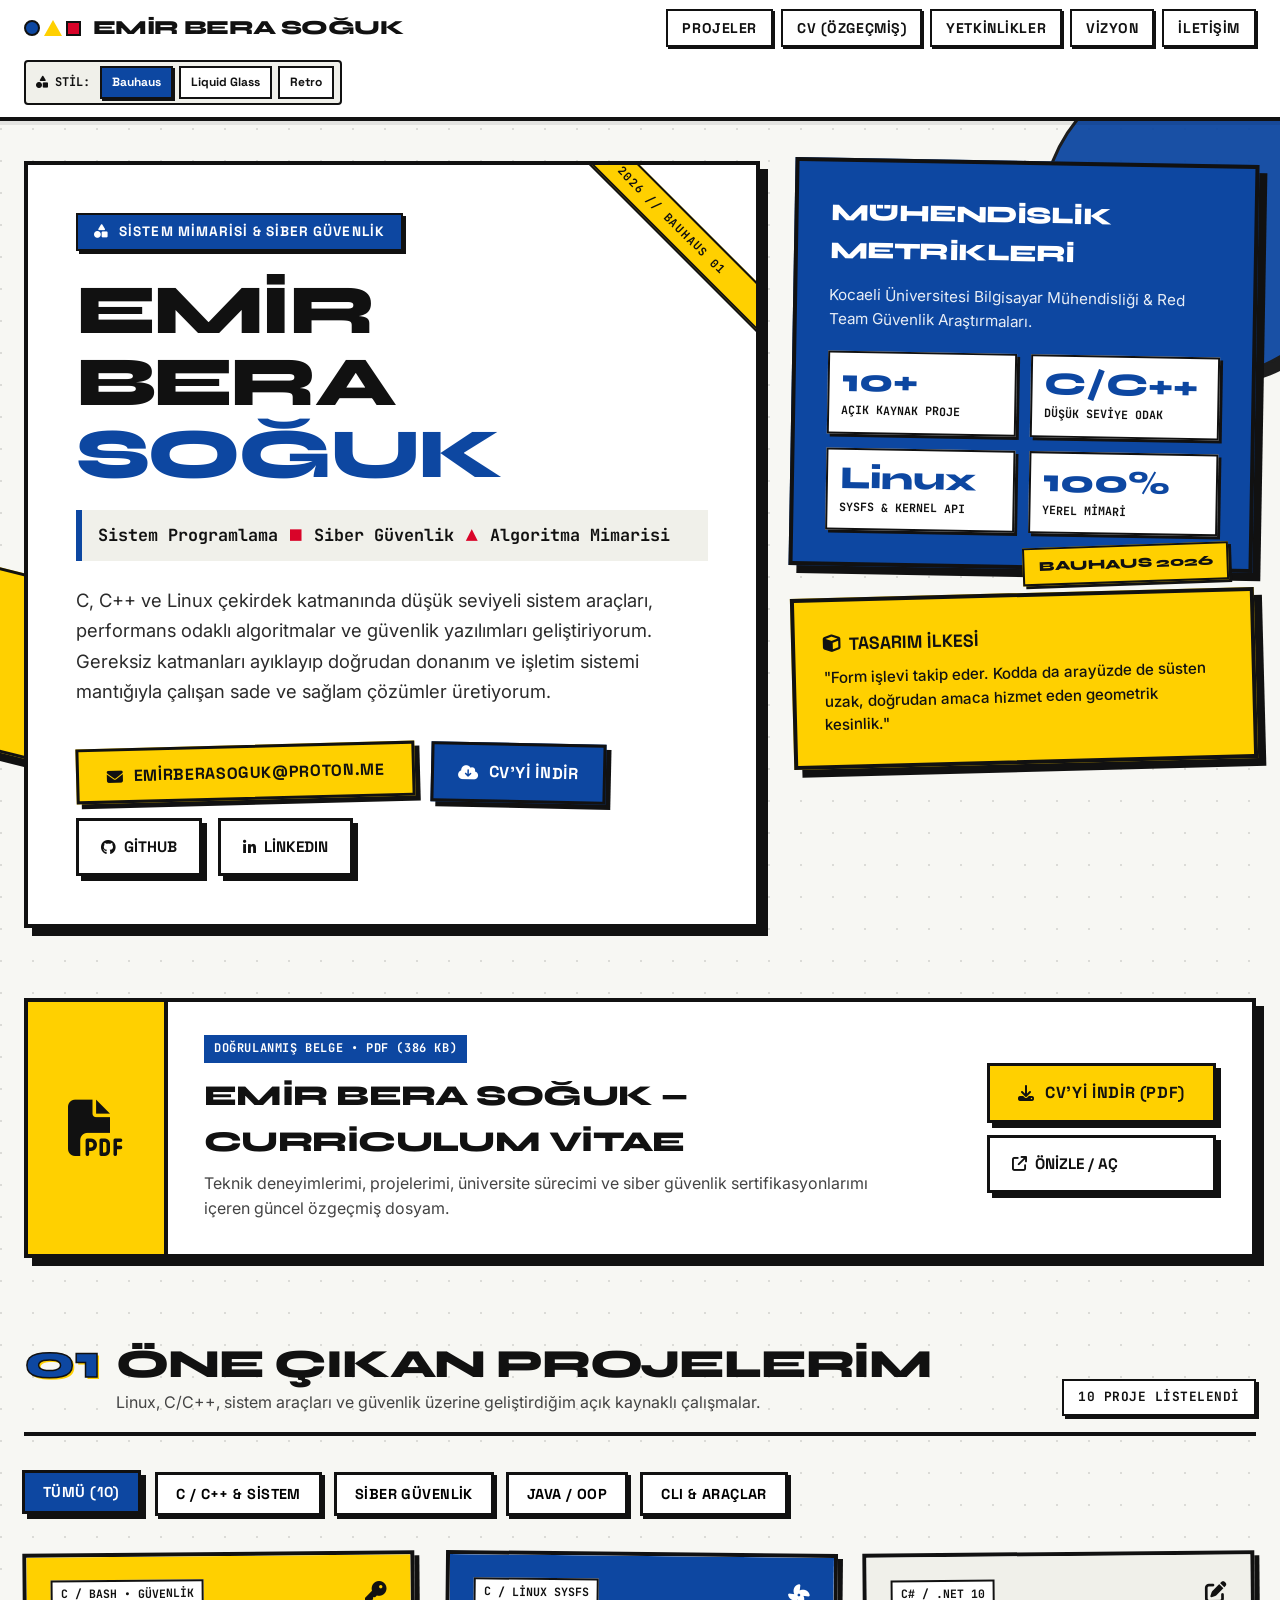
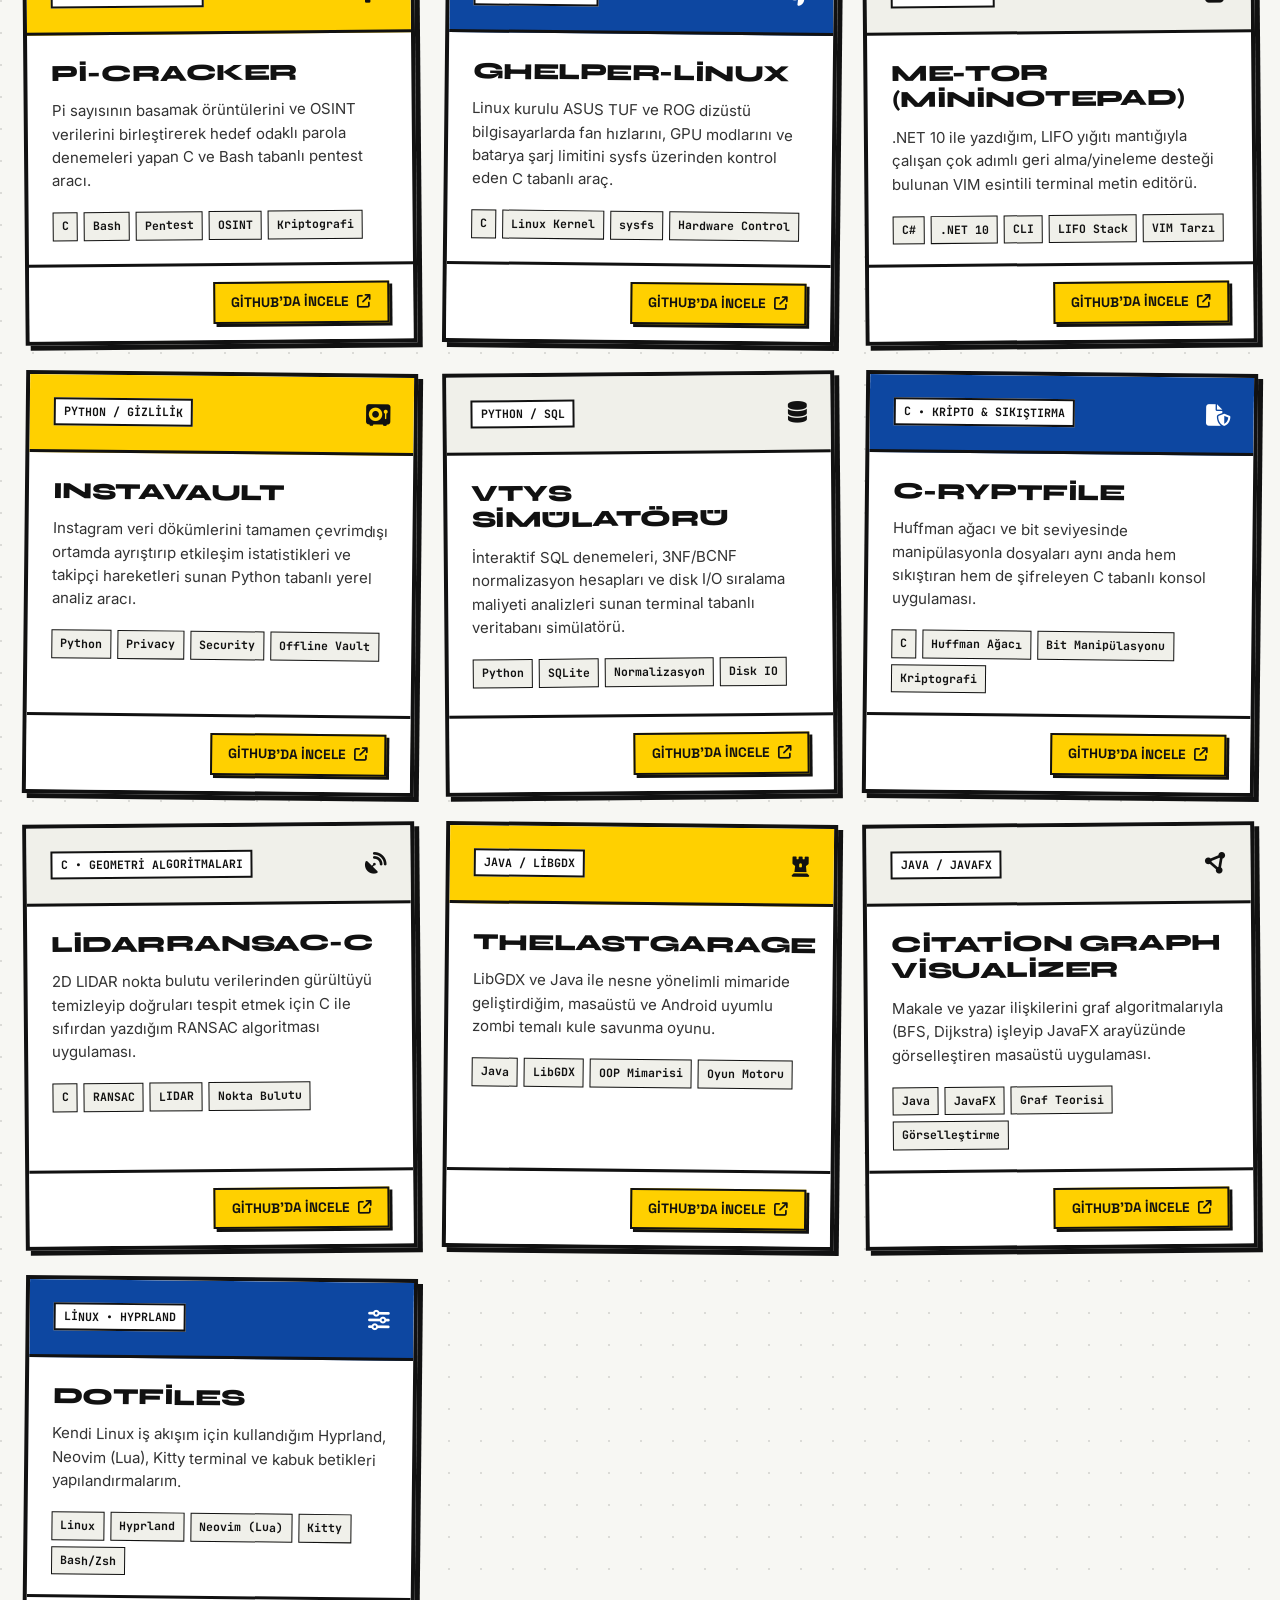
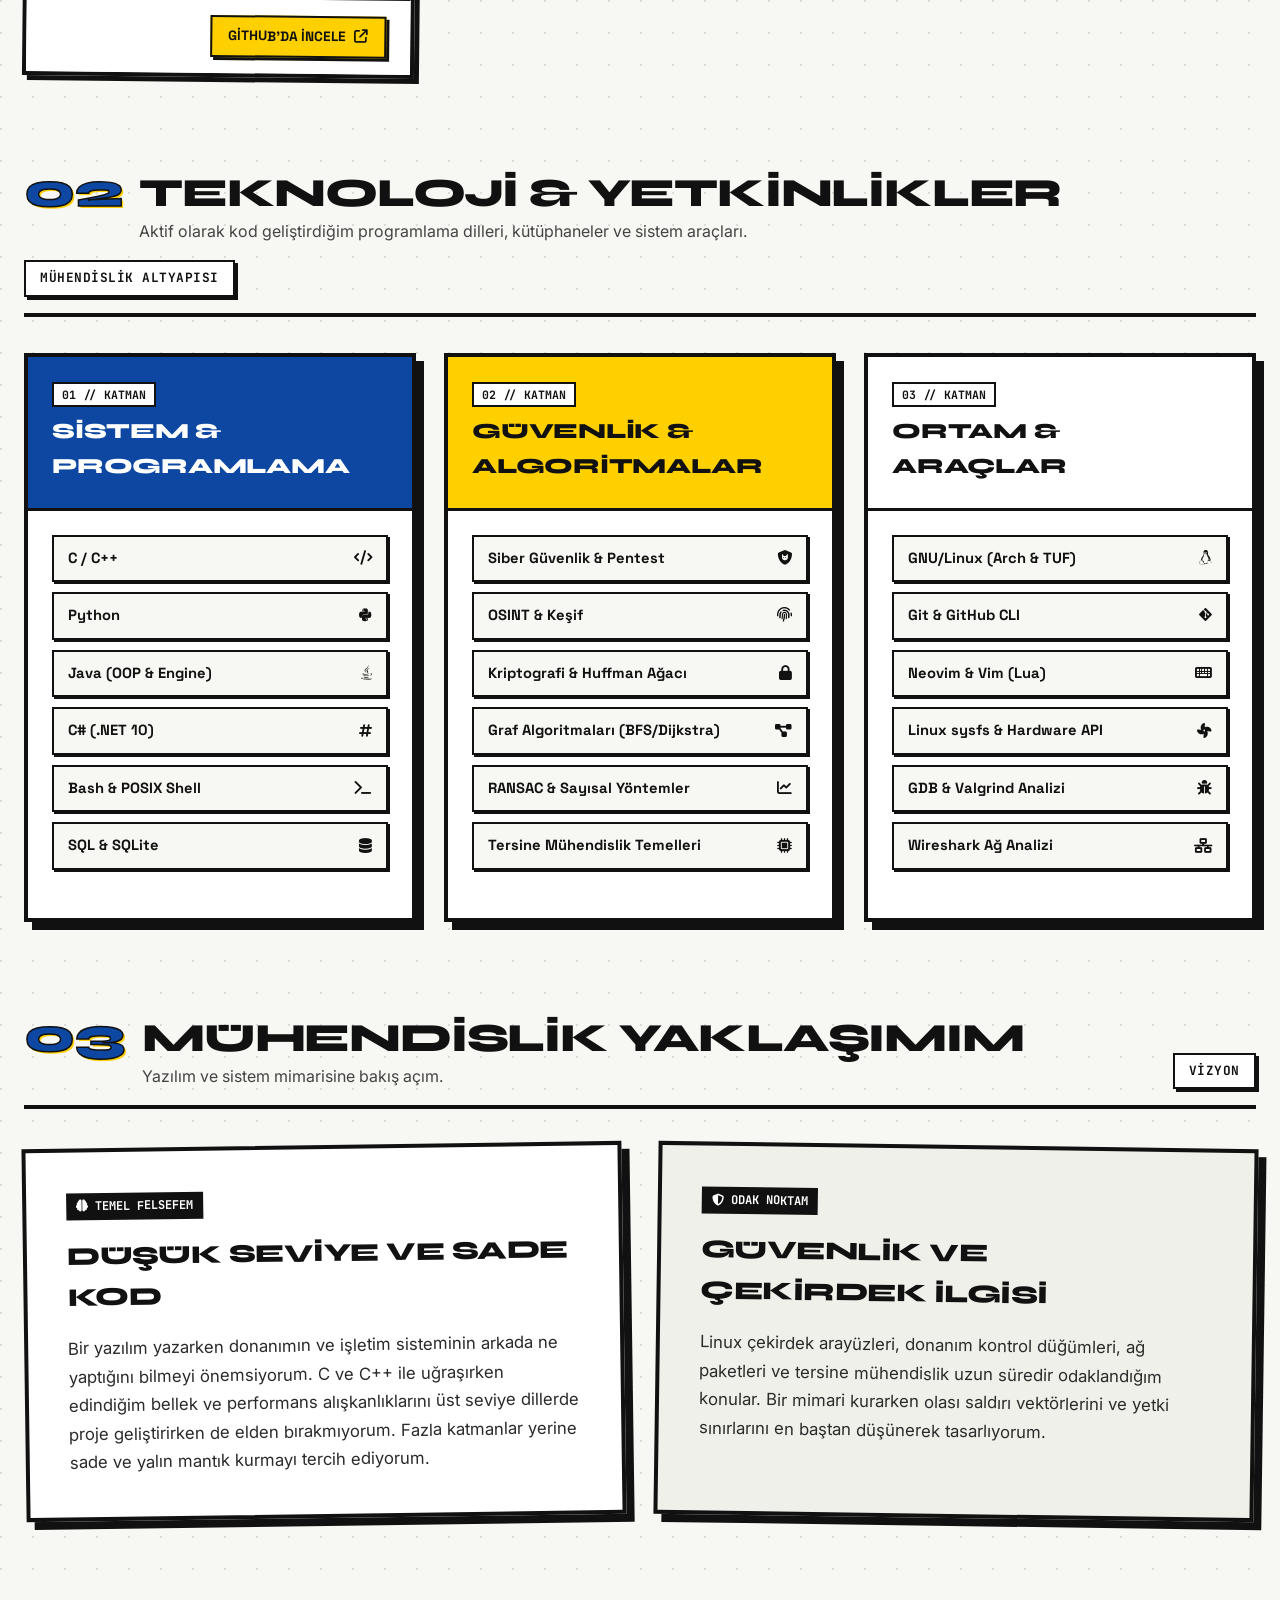
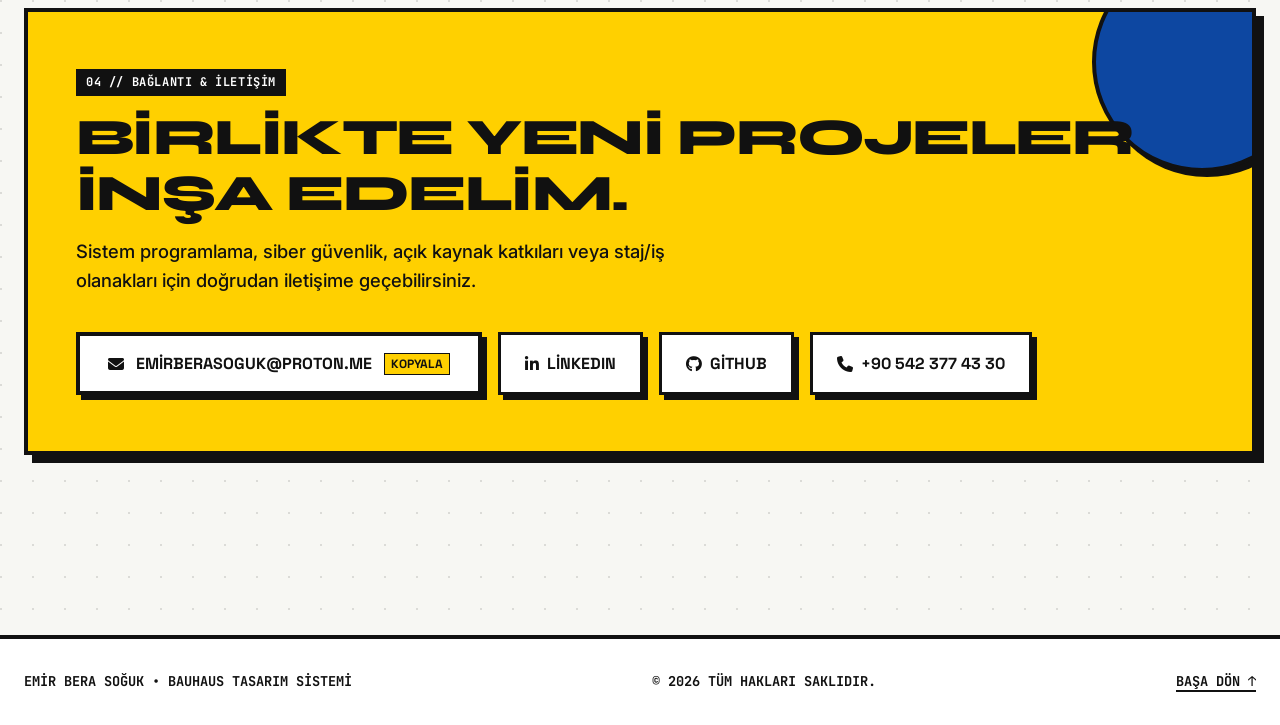
==== commit 6b54698e: "feat: add Bauhaus design system with blue, yellow, white geometric shapes and preserve retro & liqui" ====
--- a/index.html
+++ b/index.html
@@ -3,72 +3,57 @@
 <head>
     <meta charset="UTF-8">
     <meta name="viewport" content="width=device-width, initial-scale=1.0">
-    <title>Emir Bera Soğuk | iOS 27 Liquid Glass Portfolyo</title>
-    <meta name="description" content="Emir Bera Soğuk - Sistem Programlama, Siber Güvenlik ve Algoritma Mimarisi. iOS 27 Liquid Glass ve dokunsal cam arayüzü deneyimi.">
-
-    <!-- Google Fonts: Outfit & Inter -->
+    <title>Emir Bera Soğuk — Bauhaus Portfolyo</title>
+    <meta name="description" content="Emir Bera Soğuk — Sistem Programlama, Düşük Seviye Mimariler ve Siber Güvenlik. Bauhaus tasarım sistemi, asimetrik kompozisyonlar ve geometrik formlar.">
+
+    <!-- Google Fonts: Space Grotesk, Syne, Inter & JetBrains Mono -->
     <link rel="preconnect" href="https://fonts.googleapis.com">
     <link rel="preconnect" href="https://fonts.gstatic.com" crossorigin>
-    <link href="https://fonts.googleapis.com/css2?family=Inter:wght@300;400;500;600;700&family=Outfit:wght@400;500;600;700;800;900&family=JetBrains+Mono:wght@400;500;600&display=swap" rel="stylesheet">
+    <link href="https://fonts.googleapis.com/css2?family=Inter:wght@400;500;600;700&family=JetBrains+Mono:wght@500;700&family=Space+Grotesk:wght@500;600;700;800;900&family=Syne:wght@700;800;900&display=swap" rel="stylesheet">
 
     <!-- FontAwesome 6 -->
     <link rel="stylesheet" href="https://cdnjs.cloudflare.com/ajax/libs/font-awesome/6.5.1/css/all.min.css">
 
     <style>
         /* ==========================================================================
-           iOS 27 LIQUID GLASS DESIGN SYSTEM (DESIGN TOKENS & LIQUID VARIABLES)
+           BAUHAUS DESIGN SYSTEM TOKENS
+           Master Palette: Ultramarine Blue, Cadmium Yellow, Stark White & Pitch Black
            ========================================================================== */
         :root {
-            --font-display: 'Outfit', -apple-system, BlinkMacSystemFont, 'SF Pro Display', sans-serif;
-            --font-body: 'Inter', -apple-system, BlinkMacSystemFont, 'SF Pro Text', sans-serif;
+            /* Bauhaus Primary Colors */
+            --bh-blue: #0d47a1;          /* Deep Cobalt / Ultramarine Blue */
+            --bh-blue-light: #1976d2;    /* Electric Accent Blue */
+            --bh-yellow: #ffd000;        /* Pure Cadmium Yellow */
+            --bh-yellow-soft: #ffe066;   /* Pale Yellow for hover */
+            --bh-white: #ffffff;         /* Stark Canvas White */
+            --bh-offwhite: #f7f7f3;      /* Warm Paper / Architectural Linen */
+            --bh-cream: #f0f0ea;         /* Bauhaus Studio Gray-Cream */
+            --bh-black: #111111;         /* Deep Pitch Black (Borders & Ink) */
+            --bh-red: #d90429;           /* Traditional Bauhaus Red Accent */
+
+            /* Architectural Grid & Border Constants */
+            --border-thick: 3px solid var(--bh-black);
+            --border-heavy: 4px solid var(--bh-black);
+            --border-light: 2px solid var(--bh-black);
+
+            /* Bauhaus Tactile Hard Shadows */
+            --shadow-hard-sm: 3px 3px 0 var(--bh-black);
+            --shadow-hard: 5px 5px 0 var(--bh-black);
+            --shadow-hard-lg: 8px 8px 0 var(--bh-black);
+            --shadow-hard-blue: 5px 5px 0 var(--bh-blue);
+            --shadow-hard-yellow: 5px 5px 0 var(--bh-yellow);
+
+            /* Typography */
+            --font-display: 'Syne', 'Space Grotesk', sans-serif;
+            --font-heading: 'Space Grotesk', sans-serif;
+            --font-body: 'Inter', -apple-system, BlinkMacSystemFont, sans-serif;
             --font-mono: 'JetBrains Mono', monospace;
 
-            /* Liquid Glass Palette */
-            --glass-bg: rgba(255, 255, 255, 0.075);
-            --glass-bg-hover: rgba(255, 255, 255, 0.125);
-            --glass-bg-active: rgba(255, 255, 255, 0.17);
-            --glass-border: rgba(255, 255, 255, 0.18);
-            --glass-border-highlight: rgba(255, 255, 255, 0.45);
-            --glass-blur: blur(18px) saturate(160%);
-
-            /* Inset Specular Refraction Shadows */
-            --glass-shadow: 0 20px 50px -10px rgba(0, 0, 0, 0.5), 
-                            0 8px 24px -5px rgba(0, 0, 0, 0.35),
-                            inset 0 1px 1px 0 rgba(255, 255, 255, 0.32),
-                            inset 0 -1px 2px 0 rgba(0, 0, 0, 0.25);
-            
-            --glass-shadow-button: 0 12px 30px -5px rgba(0, 0, 0, 0.4),
-                                  0 4px 12px -2px rgba(0, 0, 0, 0.25),
-                                  inset 0 1.5px 1.5px 0 rgba(255, 255, 255, 0.45),
-                                  inset 0 -1.5px 2px 0 rgba(0, 0, 0, 0.3);
-
-            --glass-shadow-active: 0 4px 14px 0 rgba(0, 0, 0, 0.4),
-                                  inset 0 2px 4px 0 rgba(0, 0, 0, 0.35),
-                                  inset 0 -1px 1px 0 rgba(255, 255, 255, 0.2);
-
-            /* Chromatic Accents */
-            --accent-cyan: #00f2fe;
-            --accent-blue: #4facfe;
-            --accent-purple: #9d4edd;
-            --accent-magenta: #f72585;
-            --accent-green: #10b981;
-            --accent-gold: #fbbf24;
-
-            /* Squircle & Pill Curvatures */
-            --radius-pill: 9999px;
-            --radius-squircle: 32px;
-            --radius-button: 28px;
-            --radius-card: 34px;
-
-            /* Dynamics */
-            --spring-bounce: cubic-bezier(0.34, 1.56, 0.64, 1);
-            --spring-smooth: cubic-bezier(0.16, 1, 0.3, 1);
-            --transition-tactile: all 0.28s var(--spring-bounce);
-        }
-
-        /* ==========================================================================
-           RESET & FOUNDATION
-           ========================================================================== */
+            /* Transitions */
+            --transition-tactile: transform 0.15s cubic-bezier(0.2, 0, 0, 1), box-shadow 0.15s cubic-bezier(0.2, 0, 0, 1), background-color 0.2s ease;
+        }
+
+        /* Reset & Foundation */
         *, *::before, *::after {
             box-sizing: border-box;
             margin: 0;
@@ -79,1416 +64,1307 @@
         html {
             scroll-behavior: smooth;
             font-size: 16px;
-            color-scheme: dark;
         }
 
         body {
-            background-color: #060814;
-            color: #f1f5f9;
+            background-color: var(--bh-offwhite);
+            color: var(--bh-black);
             font-family: var(--font-body);
             line-height: 1.6;
             overflow-x: hidden;
             position: relative;
             min-height: 100vh;
-            selection-background-color: var(--accent-cyan);
-            selection-color: #060814;
+            /* Bauhaus subtle dot grid wallpaper */
+            background-image: 
+                radial-gradient(circle at 1px 1px, rgba(17, 17, 17, 0.12) 1.5px, transparent 0);
+            background-size: 32px 32px;
         }
 
         ::selection {
-            background: rgba(0, 242, 254, 0.3);
-            color: #ffffff;
+            background: var(--bh-yellow);
+            color: var(--bh-black);
+        }
+
+        a {
+            color: inherit;
+            text-decoration: none;
         }
 
         /* ==========================================================================
-           LIQUID AMBIENT BACKGROUND & MESH ORBS
+           GEOMETRIC FLOATING BACKGROUND FORMS (IRREGULAR PLACEMENTS)
            ========================================================================== */
-        .ambient-canvas {
+        .bg-shapes-container {
             position: fixed;
+            inset: 0;
+            pointer-events: none;
+            z-index: 0;
+            overflow: hidden;
+        }
+
+        .shape-circle-blue {
+            position: absolute;
+            top: 60px;
+            right: -80px;
+            width: 320px;
+            height: 320px;
+            border-radius: 50%;
+            background: var(--bh-blue);
+            opacity: 0.95;
+            border: var(--border-thick);
+            box-shadow: var(--shadow-hard-lg);
+            animation: floatShapeSlow 18s ease-in-out infinite alternate;
+        }
+
+        .shape-square-yellow {
+            position: absolute;
+            top: 580px;
+            left: -50px;
+            width: 180px;
+            height: 180px;
+            background: var(--bh-yellow);
+            border: var(--border-thick);
+            transform: rotate(14deg);
+            box-shadow: var(--shadow-hard-lg);
+            animation: rotateShapeSlow 22s linear infinite;
+        }
+
+        .shape-triangle-red {
+            position: absolute;
+            top: 1450px;
+            right: -40px;
+            width: 0;
+            height: 0;
+            border-left: 110px solid transparent;
+            border-right: 110px solid transparent;
+            border-bottom: 190px solid var(--bh-red);
+            transform: rotate(-18deg);
+            opacity: 0.85;
+            filter: drop-shadow(6px 6px 0 var(--bh-black));
+        }
+
+        .shape-pill-blue {
+            position: absolute;
+            top: 2400px;
+            left: 20px;
+            width: 220px;
+            height: 80px;
+            background: var(--bh-blue);
+            border-radius: 9999px;
+            border: var(--border-thick);
+            transform: rotate(-10deg);
+            box-shadow: var(--shadow-hard);
+            opacity: 0.9;
+        }
+
+        .shape-stripes-block {
+            position: absolute;
+            top: 3200px;
+            right: 40px;
+            width: 140px;
+            height: 140px;
+            background: repeating-linear-gradient(
+                45deg,
+                var(--bh-black),
+                var(--bh-black) 10px,
+                var(--bh-yellow) 10px,
+                var(--bh-yellow) 20px
+            );
+            border: var(--border-thick);
+            box-shadow: var(--shadow-hard);
+            transform: rotate(6deg);
+        }
+
+        @keyframes floatShapeSlow {
+            0% { transform: translateY(0) rotate(0deg); }
+            100% { transform: translateY(40px) rotate(8deg); }
+        }
+
+        @keyframes rotateShapeSlow {
+            0% { transform: rotate(0deg); }
+            100% { transform: rotate(360deg); }
+        }
+
+        /* ==========================================================================
+           TOP ARCHITECTURAL BAR & STYLE SELECTOR
+           ========================================================================== */
+        .top-bauhaus-strip {
+            position: sticky;
             top: 0;
-            left: 0;
-            width: 100vw;
-            height: 100vh;
-            z-index: 0;
-            pointer-events: none;
-            overflow: hidden;
-            opacity: 0.85;
-            background: radial-gradient(circle at 50% 0%, #0d122b 0%, #060814 80%);
-        }
-
-        .liquid-orb {
-            position: absolute;
-            border-radius: 50%;
-            filter: blur(60px);
-            opacity: 0.55;
-            animation: orbFloat 22s ease-in-out infinite alternate;
-        }
-
-        .orb-1 {
-            width: 420px;
-            height: 420px;
-            top: -100px;
-            left: -60px;
-            background: radial-gradient(circle, #7928ca 0%, #4facfe 70%, transparent 100%);
-            animation-duration: 24s;
-        }
-
-        .orb-2 {
-            width: 380px;
-            height: 380px;
-            top: 30%;
-            right: -80px;
-            background: radial-gradient(circle, #f72585 0%, #7209b7 65%, transparent 100%);
-            animation-duration: 28s;
-            animation-delay: -5s;
-        }
-
-        .orb-3 {
-            width: 450px;
-            height: 450px;
-            bottom: -140px;
-            left: 20%;
-            background: radial-gradient(circle, #00f2fe 0%, #4361ee 70%, transparent 100%);
-            animation-duration: 20s;
-            animation-delay: -10s;
-        }
-
-        .orb-4 {
-            width: 300px;
-            height: 300px;
-            top: 70%;
-            left: -100px;
-            background: radial-gradient(circle, #10b981 0%, #00b4d8 70%, transparent 100%);
-            animation-duration: 26s;
-            animation-delay: -3s;
-        }
-
-        @keyframes orbFloat {
-            0% {
-                transform: translate(0, 0) scale(1) rotate(0deg);
-            }
-            50% {
-                transform: translate(60px, 80px) scale(1.12) rotate(45deg);
-            }
-            100% {
-                transform: translate(-50px, 40px) scale(0.92) rotate(-30deg);
-            }
-        }
-
-        /* Subtle Noise / Caustic Grain Overlay */
-        .noise-layer {
-            position: fixed;
-            top: 0;
-            left: 0;
-            width: 100vw;
-            height: 100vh;
-            z-index: 1;
-            pointer-events: none;
-            opacity: 0.035;
-            background-image: url("data:image/svg+xml,%3Csvg viewBox='0 0 200 200' xmlns='http://www.w3.org/2000/svg'%3E%3Cfilter id='noiseFilter'%3E%3CfeTurbulence type='fractalNoise' baseFrequency='0.8' numOctaves='3' stitchTiles='stitch'/%3E%3C/filter%3E%3Crect width='100%25' height='100%25' filter='url(%23noiseFilter)'/%3E%3C/svg%3E");
-        }
-
-        /* ==========================================================================
-           LAYOUT & CONTAINER
-           ========================================================================== */
-        .page-content {
-            position: relative;
-            z-index: 2;
-            width: 100%;
-            max-width: 1240px;
+            z-index: 1000;
+            background: var(--bh-white);
+            border-bottom: var(--border-heavy);
+            box-shadow: 0 4px 0 rgba(0, 0, 0, 0.08);
+        }
+
+        .strip-inner {
+            max-width: 1280px;
             margin: 0 auto;
-            padding: 24px 24px 100px;
-        }
-
-        /* ==========================================================================
-           iOS 27 DYNAMIC ISLAND & FLOATING GLASS NAVIGATION
-           ========================================================================== */
-        .nav-wrapper {
-            position: sticky;
-            top: 20px;
-            z-index: 100;
-            display: flex;
-            justify-content: center;
-            margin-bottom: 48px;
-        }
-
-        .island-nav {
+            padding: 12px 24px;
             display: flex;
             align-items: center;
             justify-content: space-between;
             gap: 16px;
-            width: 100%;
-            max-width: 1080px;
-            padding: 10px 14px 10px 20px;
-            background: rgba(18, 22, 44, 0.55);
-            backdrop-filter: var(--glass-blur);
-            -webkit-backdrop-filter: var(--glass-blur);
-            border: 1px solid var(--glass-border);
-            border-radius: var(--radius-pill);
-            box-shadow: var(--glass-shadow);
-            transition: var(--transition-tactile);
-        }
-
-        .island-nav:hover {
-            border-color: var(--glass-border-highlight);
-            background: rgba(22, 28, 56, 0.68);
-        }
-
-        .brand-badge {
+            flex-wrap: wrap;
+        }
+
+        .brand-bauhaus {
             display: flex;
             align-items: center;
             gap: 12px;
-            text-decoration: none;
-            color: #ffffff;
             font-family: var(--font-display);
-            font-weight: 700;
-            font-size: 1.05rem;
-            letter-spacing: -0.01em;
-        }
-
-        .brand-avatar {
-            width: 38px;
-            height: 38px;
+            font-weight: 900;
+            font-size: 1.25rem;
+            letter-spacing: -0.03em;
+        }
+
+        .brand-composition {
+            display: flex;
+            align-items: center;
+            gap: 4px;
+        }
+
+        .brand-shape-circle {
+            width: 16px;
+            height: 16px;
             border-radius: 50%;
-            background: linear-gradient(135deg, #00f2fe, #9d4edd);
-            display: flex;
-            align-items: center;
-            justify-content: center;
-            font-size: 0.85rem;
-            font-weight: 800;
-            color: #ffffff;
-            box-shadow: 0 4px 12px rgba(0, 242, 254, 0.4), inset 0 1px 1px rgba(255, 255, 255, 0.6);
-            border: 1.5px solid rgba(255, 255, 255, 0.4);
-            position: relative;
-        }
-
-        .brand-pulse {
-            position: absolute;
-            width: 10px;
-            height: 10px;
-            bottom: 0;
-            right: 0;
-            border-radius: 50%;
-            background: #10b981;
-            border: 2px solid #0d122b;
-            box-shadow: 0 0 8px #10b981;
-        }
-
-        .nav-links {
+            background: var(--bh-blue);
+            border: 2px solid var(--bh-black);
+        }
+
+        .brand-shape-triangle {
+            width: 0;
+            height: 0;
+            border-left: 9px solid transparent;
+            border-right: 9px solid transparent;
+            border-bottom: 16px solid var(--bh-yellow);
+        }
+
+        .brand-shape-square {
+            width: 15px;
+            height: 15px;
+            background: var(--bh-red);
+            border: 2px solid var(--bh-black);
+        }
+
+        .nav-links-bauhaus {
             display: flex;
             align-items: center;
             gap: 8px;
             list-style: none;
-        }
-
-        .nav-link {
-            text-decoration: none;
-            color: rgba(241, 245, 249, 0.8);
-            font-family: var(--font-display);
-            font-weight: 600;
-            font-size: 0.92rem;
-            padding: 8px 18px;
-            border-radius: var(--radius-pill);
-            transition: var(--transition-tactile);
-            border: 1px solid transparent;
-        }
-
-        .nav-link:hover {
-            color: #ffffff;
-            background: rgba(255, 255, 255, 0.1);
-            border-color: rgba(255, 255, 255, 0.15);
-        }
-
-        /* Top Switcher Button to Retro Terminal */
-        .retro-switch-btn {
-            display: inline-flex;
-            align-items: center;
-            gap: 10px;
-            padding: 9px 20px;
-            border-radius: var(--radius-pill);
-            text-decoration: none;
-            color: #5af78e;
-            background: rgba(16, 185, 129, 0.12);
-            border: 1px solid rgba(16, 185, 129, 0.35);
-            backdrop-filter: blur(10px);
-            font-family: var(--font-mono);
-            font-size: 0.85rem;
-            font-weight: 600;
-            box-shadow: 0 4px 15px rgba(16, 185, 129, 0.15), inset 0 1px 1px rgba(255, 255, 255, 0.25);
-            transition: var(--transition-tactile);
-            cursor: pointer;
-        }
-
-        .retro-switch-btn:hover {
-            background: rgba(16, 185, 129, 0.22);
-            border-color: rgba(16, 185, 129, 0.6);
-            color: #ffffff;
-            transform: translateY(-2px) scale(1.03);
-            box-shadow: 0 8px 24px rgba(16, 185, 129, 0.3), inset 0 1px 1px rgba(255, 255, 255, 0.4);
-        }
-
-        .retro-switch-btn:active {
-            transform: translateY(1px) scale(0.96);
-        }
-
-        /* ==========================================================================
-           HERO SECTION & OPTICAL LIQUID ELEMENTS
-           ========================================================================== */
-        .hero-section {
-            display: flex;
-            flex-direction: column;
-            align-items: center;
-            text-align: center;
-            padding: 40px 0 60px;
-            position: relative;
-        }
-
-        .ios-badge-pill {
-            display: inline-flex;
-            align-items: center;
-            gap: 10px;
-            padding: 8px 22px;
-            border-radius: var(--radius-pill);
-            background: rgba(255, 255, 255, 0.08);
-            border: 1px solid rgba(255, 255, 255, 0.22);
-            backdrop-filter: var(--glass-blur);
-            box-shadow: var(--glass-shadow-button);
-            font-family: var(--font-display);
+            flex-wrap: wrap;
+        }
+
+        .nav-item-btn {
+            font-family: var(--font-heading);
             font-size: 0.88rem;
             font-weight: 700;
-            color: #e2e8f0;
-            margin-bottom: 24px;
-            animation: pulseSubtle 3s ease-in-out infinite;
-        }
-
-        .ios-badge-pill i {
-            color: var(--accent-cyan);
-            font-size: 0.95rem;
-        }
-
-        @keyframes pulseSubtle {
-            0%, 100% {
-                border-color: rgba(255, 255, 255, 0.22);
-                box-shadow: var(--glass-shadow-button);
-            }
-            50% {
-                border-color: rgba(0, 242, 254, 0.45);
-                box-shadow: 0 12px 35px -5px rgba(0, 242, 254, 0.25), inset 0 1px 1px rgba(255, 255, 255, 0.5);
-            }
-        }
-
-        .hero-title {
-            font-family: var(--font-display);
-            font-size: clamp(3rem, 7vw, 5.2rem);
-            font-weight: 900;
-            letter-spacing: -0.035em;
-            line-height: 1.05;
-            margin-bottom: 16px;
-            color: #ffffff;
-            text-shadow: 0 10px 30px rgba(0, 0, 0, 0.5);
-        }
-
-        .liquid-gradient-text {
-            background: linear-gradient(135deg, #ffffff 15%, #00f2fe 50%, #9d4edd 85%, #f72585 100%);
-            -webkit-background-clip: text;
-            -webkit-text-fill-color: transparent;
-            background-clip: text;
-            display: inline-block;
-            filter: drop-shadow(0 4px 15px rgba(0, 242, 254, 0.3));
-        }
-
-        .hero-role-typing {
-            font-family: var(--font-display);
-            font-size: clamp(1.2rem, 2.8vw, 1.85rem);
-            font-weight: 600;
-            color: #94a3b8;
-            margin-bottom: 20px;
-            letter-spacing: -0.015em;
-        }
-
-        .hero-role-typing span.highlight {
-            color: #38bdf8;
+            padding: 8px 14px;
+            background: var(--bh-white);
+            border: var(--border-light);
+            box-shadow: 2px 2px 0 var(--bh-black);
+            transition: var(--transition-tactile);
+            text-transform: uppercase;
+            letter-spacing: 0.04em;
+        }
+
+        .nav-item-btn:hover {
+            transform: translate(-2px, -2px);
+            box-shadow: 4px 4px 0 var(--bh-black);
+            background: var(--bh-yellow);
+        }
+
+        /* Style switcher pill */
+        .style-switcher-menu {
+            display: flex;
+            align-items: center;
+            gap: 6px;
+            background: var(--bh-cream);
+            padding: 4px 6px;
+            border: var(--border-light);
+            border-radius: 4px;
+        }
+
+        .style-label {
+            font-family: var(--font-mono);
+            font-size: 0.75rem;
             font-weight: 700;
-        }
-
-        .hero-description {
-            max-width: 720px;
-            font-size: 1.12rem;
-            color: #cbd5e1;
-            line-height: 1.7;
-            margin-bottom: 40px;
-            font-weight: 400;
+            padding: 0 4px;
+            text-transform: uppercase;
+        }
+
+        .style-choice-btn {
+            font-family: var(--font-heading);
+            font-size: 0.75rem;
+            font-weight: 700;
+            padding: 5px 10px;
+            border: 2px solid var(--bh-black);
+            background: var(--bh-white);
+            transition: var(--transition-tactile);
+        }
+
+        .style-choice-btn.active {
+            background: var(--bh-blue);
+            color: var(--bh-white);
+            box-shadow: 2px 2px 0 var(--bh-black);
+        }
+
+        .style-choice-btn:hover:not(.active) {
+            background: var(--bh-yellow);
+            transform: translate(-1px, -1px);
         }
 
         /* ==========================================================================
-           TACTILE TOUCH PILL BUTTONS (EMAIL, LINKEDIN, GITHUB)
+           MAIN CONTENT WRAPPER
            ========================================================================== */
-        .tactile-actions-group {
-            display: flex;
-            flex-wrap: wrap;
-            justify-content: center;
-            gap: 16px;
-            margin-bottom: 48px;
-            width: 100%;
-        }
-
-        .touch-pill {
-            display: inline-flex;
-            align-items: center;
-            gap: 12px;
-            padding: 14px 28px;
-            border-radius: var(--radius-button);
-            text-decoration: none;
-            color: #ffffff;
-            font-family: var(--font-display);
-            font-size: 1rem;
-            font-weight: 700;
-            letter-spacing: -0.01em;
-            background: rgba(255, 255, 255, 0.08);
-            border: 1.5px solid var(--glass-border);
-            backdrop-filter: var(--glass-blur);
-            -webkit-backdrop-filter: var(--glass-blur);
-            box-shadow: var(--glass-shadow-button);
-            transition: var(--transition-tactile);
-            cursor: pointer;
+        .main-container {
+            max-width: 1280px;
+            margin: 0 auto;
+            padding: 40px 24px 100px;
+            position: relative;
+            z-index: 1;
+        }
+
+        /* ==========================================================================
+           HERO SECTION: ASYMMETRICAL BAUHAUS POSTER COMPOSITION
+           ========================================================================== */
+        .hero-bauhaus {
+            display: grid;
+            grid-template-columns: 1.35fr 0.85fr;
+            gap: 32px;
+            align-items: stretch;
+            margin-bottom: 70px;
+        }
+
+        .hero-poster-block {
+            background: var(--bh-white);
+            border: var(--border-heavy);
+            box-shadow: var(--shadow-hard-lg);
+            padding: 48px;
             position: relative;
             overflow: hidden;
-            user-select: none;
-        }
-
-        .touch-pill::before {
-            content: '';
+        }
+
+        /* Irregular graphic tape corner */
+        .hero-poster-block::before {
+            content: "EST. 2026 // BAUHAUS 01";
             position: absolute;
-            top: 0;
+            top: 24px;
+            right: -60px;
+            background: var(--bh-yellow);
+            border: var(--border-light);
+            font-family: var(--font-mono);
+            font-weight: 700;
+            font-size: 0.72rem;
+            padding: 6px 64px;
+            transform: rotate(45deg);
+            box-shadow: 2px 2px 0 var(--bh-black);
+            letter-spacing: 0.1em;
+        }
+
+        .hero-tagline-capsule {
+            display: inline-flex;
+            align-items: center;
+            gap: 10px;
+            background: var(--bh-blue);
+            color: var(--bh-white);
+            padding: 6px 16px;
+            border: var(--border-light);
+            box-shadow: var(--shadow-hard-sm);
+            font-family: var(--font-heading);
+            font-weight: 800;
+            font-size: 0.85rem;
+            text-transform: uppercase;
+            letter-spacing: 0.08em;
+            margin-bottom: 24px;
+        }
+
+        .hero-title-giant {
+            font-family: var(--font-display);
+            font-size: clamp(2.8rem, 5.5vw, 4.8rem);
+            font-weight: 900;
+            line-height: 1.02;
+            letter-spacing: -0.04em;
+            text-transform: uppercase;
+            margin-bottom: 20px;
+        }
+
+        .hero-title-giant .accent-blue {
+            color: var(--bh-blue);
+            display: inline-block;
+            position: relative;
+        }
+
+        .hero-title-giant .accent-blue::after {
+            content: "";
+            position: absolute;
             left: 0;
-            right: 0;
-            height: 50%;
-            background: linear-gradient(180deg, rgba(255, 255, 255, 0.22) 0%, rgba(255, 255, 255, 0) 100%);
-            border-radius: var(--radius-button) var(--radius-button) 0 0;
-            pointer-events: none;
-        }
-
-        .touch-pill i {
-            font-size: 1.25rem;
-            transition: transform 0.25s var(--spring-bounce);
-        }
-
-        /* Specific Pill Hover & Shimmer */
-        .pill-email:hover {
-            background: rgba(0, 242, 254, 0.16);
-            border-color: rgba(0, 242, 254, 0.55);
-            box-shadow: 0 16px 36px -6px rgba(0, 242, 254, 0.35), inset 0 2px 2px rgba(255, 255, 255, 0.5);
-            transform: translateY(-3px) scale(1.03);
-            color: #ffffff;
-        }
-        .pill-email i { color: var(--accent-cyan); }
-
-        .pill-linkedin:hover {
-            background: rgba(10, 102, 194, 0.25);
-            border-color: rgba(56, 189, 248, 0.6);
-            box-shadow: 0 16px 36px -6px rgba(10, 102, 194, 0.45), inset 0 2px 2px rgba(255, 255, 255, 0.5);
-            transform: translateY(-3px) scale(1.03);
-            color: #ffffff;
-        }
-        .pill-linkedin i { color: #38bdf8; }
-
-        .pill-github:hover {
-            background: rgba(255, 255, 255, 0.18);
-            border-color: rgba(255, 255, 255, 0.5);
-            box-shadow: 0 16px 36px -6px rgba(255, 255, 255, 0.25), inset 0 2px 2px rgba(255, 255, 255, 0.5);
-            transform: translateY(-3px) scale(1.03);
-            color: #ffffff;
-        }
-        .pill-github i { color: #f1f5f9; }
-
-        .touch-pill:active {
-            transform: translateY(2px) scale(0.96) !important;
-            box-shadow: var(--glass-shadow-active) !important;
-        }
-
-        .touch-pill:hover i {
-            transform: scale(1.15) rotate(-5deg);
+            bottom: 4px;
+            width: 100%;
+            height: 12px;
+            background: var(--bh-yellow);
+            z-index: -1;
+            transform: rotate(-1deg);
+        }
+
+        .hero-subrole {
+            font-family: var(--font-mono);
+            font-size: 1.05rem;
+            font-weight: 700;
+            background: var(--bh-cream);
+            border-left: 6px solid var(--bh-blue);
+            padding: 10px 16px;
+            margin-bottom: 24px;
+            display: flex;
+            align-items: center;
+            gap: 12px;
+            flex-wrap: wrap;
+        }
+
+        .hero-subrole span.bullet {
+            color: var(--bh-red);
+            font-size: 1.2rem;
+        }
+
+        .hero-manifesto {
+            font-size: 1.15rem;
+            line-height: 1.65;
+            color: #2b2b2b;
+            margin-bottom: 36px;
+            max-width: 620px;
+        }
+
+        /* Düzensiz Asimetrik Buton Grubu */
+        .irregular-button-cluster {
+            display: flex;
+            flex-wrap: wrap;
+            gap: 16px;
+            align-items: center;
+        }
+
+        .btn-bh-primary {
+            font-family: var(--font-heading);
+            font-weight: 800;
+            font-size: 1rem;
+            padding: 14px 28px;
+            background: var(--bh-yellow);
+            color: var(--bh-black);
+            border: var(--border-thick);
+            box-shadow: var(--shadow-hard);
+            transition: var(--transition-tactile);
+            display: inline-flex;
+            align-items: center;
+            gap: 10px;
+            cursor: pointer;
+            text-transform: uppercase;
+            letter-spacing: 0.04em;
+            transform: rotate(-1.5deg);
+        }
+
+        .btn-bh-primary:hover {
+            transform: rotate(0deg) translate(-3px, -3px);
+            box-shadow: var(--shadow-hard-lg);
+            background: var(--bh-yellow-soft);
+        }
+
+        .btn-bh-blue {
+            font-family: var(--font-heading);
+            font-weight: 800;
+            font-size: 1rem;
+            padding: 14px 24px;
+            background: var(--bh-blue);
+            color: var(--bh-white);
+            border: var(--border-thick);
+            box-shadow: var(--shadow-hard);
+            transition: var(--transition-tactile);
+            display: inline-flex;
+            align-items: center;
+            gap: 10px;
+            cursor: pointer;
+            text-transform: uppercase;
+            letter-spacing: 0.04em;
+            transform: rotate(1.2deg);
+        }
+
+        .btn-bh-blue:hover {
+            transform: rotate(0deg) translate(-3px, -3px);
+            box-shadow: var(--shadow-hard-lg);
+            background: var(--bh-blue-light);
+        }
+
+        .btn-bh-white {
+            font-family: var(--font-heading);
+            font-weight: 800;
+            font-size: 0.95rem;
+            padding: 14px 22px;
+            background: var(--bh-white);
+            color: var(--bh-black);
+            border: var(--border-thick);
+            box-shadow: var(--shadow-hard);
+            transition: var(--transition-tactile);
+            display: inline-flex;
+            align-items: center;
+            gap: 8px;
+            text-transform: uppercase;
+        }
+
+        .btn-bh-white:hover {
+            transform: translate(-3px, -3px);
+            box-shadow: var(--shadow-hard-lg);
+            background: var(--bh-yellow);
+        }
+
+        /* Hero Asymmetrical Aside Composition */
+        .hero-aside-composition {
+            display: flex;
+            flex-direction: column;
+            gap: 24px;
+        }
+
+        .aside-geo-card {
+            background: var(--bh-blue);
+            color: var(--bh-white);
+            border: var(--border-heavy);
+            box-shadow: var(--shadow-hard-lg);
+            padding: 32px;
+            position: relative;
+            transform: rotate(1deg);
+        }
+
+        .aside-geo-card .geo-stamp {
+            position: absolute;
+            bottom: -15px;
+            right: 20px;
+            background: var(--bh-yellow);
+            color: var(--bh-black);
+            font-family: var(--font-display);
+            font-weight: 900;
+            font-size: 0.85rem;
+            padding: 6px 14px;
+            border: var(--border-light);
+            box-shadow: var(--shadow-hard-sm);
+            transform: rotate(-3deg);
+            text-transform: uppercase;
+        }
+
+        .aside-geo-title {
+            font-family: var(--font-display);
+            font-size: 1.5rem;
+            font-weight: 900;
+            letter-spacing: -0.02em;
+            margin-bottom: 12px;
+            text-transform: uppercase;
+        }
+
+        .aside-stats-grid {
+            display: grid;
+            grid-template-columns: 1fr 1fr;
+            gap: 14px;
+            margin-top: 20px;
+        }
+
+        .stat-box-bh {
+            background: var(--bh-white);
+            color: var(--bh-black);
+            border: var(--border-light);
+            box-shadow: var(--shadow-hard-sm);
+            padding: 12px;
+        }
+
+        .stat-number {
+            font-family: var(--font-display);
+            font-size: 2rem;
+            font-weight: 900;
+            line-height: 1;
+            color: var(--bh-blue);
+        }
+
+        .stat-label {
+            font-family: var(--font-mono);
+            font-size: 0.72rem;
+            font-weight: 700;
+            text-transform: uppercase;
+            margin-top: 4px;
+        }
+
+        .aside-quote-box {
+            background: var(--bh-yellow);
+            border: var(--border-heavy);
+            box-shadow: var(--shadow-hard-lg);
+            padding: 28px;
+            transform: rotate(-1.5deg);
+        }
+
+        .aside-quote-title {
+            font-family: var(--font-heading);
+            font-size: 1.1rem;
+            font-weight: 900;
+            text-transform: uppercase;
+            margin-bottom: 8px;
+            display: flex;
+            align-items: center;
+            gap: 8px;
+        }
+
+        .aside-quote-text {
+            font-size: 0.95rem;
+            line-height: 1.55;
+            font-weight: 500;
         }
 
         /* ==========================================================================
-           CALL TO ACTION: MASTER CV DOWNLOAD CARD (CENTRAL HIGHLIGHT)
+           SECTION HEADER COMPONENT (BAUHAUS POSTER STYLE)
            ========================================================================== */
-        .cv-hero-banner {
-            width: 100%;
-            max-width: 920px;
-            margin: 0 auto 70px;
-            padding: 32px 36px;
-            border-radius: var(--radius-card);
-            background: linear-gradient(135deg, rgba(255, 255, 255, 0.12) 0%, rgba(255, 255, 255, 0.04) 100%);
-            border: 1.5px solid rgba(255, 255, 255, 0.25);
-            backdrop-filter: var(--glass-blur);
-            -webkit-backdrop-filter: var(--glass-blur);
-            box-shadow: 0 24px 60px -12px rgba(0, 0, 0, 0.6), 
-                        0 0 40px -10px rgba(0, 242, 254, 0.2),
-                        inset 0 2px 2px 0 rgba(255, 255, 255, 0.45);
+        .bh-section-header {
+            display: flex;
+            align-items: flex-end;
+            justify-content: space-between;
+            margin-bottom: 36px;
+            padding-bottom: 16px;
+            border-bottom: 4px solid var(--bh-black);
+            flex-wrap: wrap;
+            gap: 16px;
+        }
+
+        .bh-section-title-wrap {
+            display: flex;
+            align-items: baseline;
+            gap: 16px;
+        }
+
+        .bh-section-num {
+            font-family: var(--font-display);
+            font-size: 3rem;
+            font-weight: 900;
+            line-height: 1;
+            color: var(--bh-blue);
+            -webkit-text-stroke: 1.5px var(--bh-black);
+            text-shadow: 2px 2px 0 var(--bh-yellow);
+        }
+
+        .bh-section-title {
+            font-family: var(--font-display);
+            font-size: clamp(1.8rem, 3.2vw, 2.5rem);
+            font-weight: 900;
+            letter-spacing: -0.03em;
+            text-transform: uppercase;
+            line-height: 1.1;
+        }
+
+        .bh-section-badge {
+            background: var(--bh-white);
+            border: var(--border-light);
+            font-family: var(--font-mono);
+            font-weight: 700;
+            font-size: 0.8rem;
+            padding: 6px 14px;
+            box-shadow: var(--shadow-hard-sm);
+            text-transform: uppercase;
+            letter-spacing: 0.04em;
+        }
+
+        /* ==========================================================================
+           CV BANNER: BAUHAUS BLUE & YELLOW CONSTRUCT
+           ========================================================================== */
+        .cv-bauhaus-banner {
+            background: var(--bh-white);
+            border: var(--border-heavy);
+            box-shadow: var(--shadow-hard-lg);
+            margin-bottom: 80px;
             display: grid;
-            grid-template-columns: auto 1fr auto;
-            align-items: center;
-            gap: 28px;
+            grid-template-columns: 140px 1fr auto;
+            align-items: center;
             position: relative;
             overflow: hidden;
-            transition: var(--transition-tactile);
-        }
-
-        .cv-hero-banner:hover {
-            border-color: rgba(0, 242, 254, 0.6);
-            box-shadow: 0 30px 70px -10px rgba(0, 0, 0, 0.7), 
-                        0 0 50px -5px rgba(0, 242, 254, 0.35),
-                        inset 0 2px 3px 0 rgba(255, 255, 255, 0.6);
-            transform: translateY(-3px);
-        }
-
-        .cv-icon-orb {
-            width: 74px;
-            height: 74px;
-            border-radius: 24px;
-            background: linear-gradient(135deg, rgba(239, 68, 68, 0.3) 0%, rgba(247, 37, 133, 0.4) 100%);
-            border: 1.5px solid rgba(247, 37, 133, 0.5);
+        }
+
+        .cv-color-block {
+            background: var(--bh-yellow);
+            height: 100%;
+            border-right: var(--border-heavy);
             display: flex;
             align-items: center;
             justify-content: center;
-            font-size: 2.2rem;
-            color: #ff4d6d;
-            box-shadow: 0 10px 25px rgba(247, 37, 133, 0.3), inset 0 2px 2px rgba(255, 255, 255, 0.4);
-            flex-shrink: 0;
-            transition: transform 0.3s var(--spring-bounce);
-        }
-
-        .cv-hero-banner:hover .cv-icon-orb {
-            transform: scale(1.1) rotate(-6deg);
-        }
-
-        .cv-details {
-            text-align: left;
-        }
-
-        .cv-tag-pill {
-            display: inline-flex;
-            align-items: center;
-            gap: 6px;
-            padding: 4px 12px;
-            border-radius: var(--radius-pill);
-            background: rgba(16, 185, 129, 0.16);
-            border: 1px solid rgba(16, 185, 129, 0.35);
-            color: #34d399;
+            font-size: 3.5rem;
+            color: var(--bh-black);
+        }
+
+        .cv-text-block {
+            padding: 32px 36px;
+        }
+
+        .cv-tag {
+            display: inline-block;
+            background: var(--bh-blue);
+            color: var(--bh-white);
             font-family: var(--font-mono);
-            font-size: 0.76rem;
-            font-weight: 600;
-            margin-bottom: 8px;
-        }
-
-        .cv-title {
+            font-size: 0.75rem;
+            font-weight: 700;
+            padding: 4px 10px;
+            margin-bottom: 10px;
+            text-transform: uppercase;
+            letter-spacing: 0.05em;
+        }
+
+        .cv-main-head {
             font-family: var(--font-display);
-            font-size: 1.45rem;
+            font-size: 1.8rem;
+            font-weight: 900;
+            letter-spacing: -0.02em;
+            text-transform: uppercase;
+            margin-bottom: 6px;
+        }
+
+        .cv-subline {
+            color: #444;
+            font-size: 1rem;
+        }
+
+        .cv-cta-actions {
+            padding: 32px 36px;
+            display: flex;
+            flex-direction: column;
+            gap: 12px;
+        }
+
+        /* ==========================================================================
+           PROJECTS SECTION: DYNAMIC BAUHAUS FILTER & ASYMMETRIC GRID
+           ========================================================================== */
+        .projects-filter-bar {
+            display: flex;
+            flex-wrap: wrap;
+            gap: 12px;
+            margin-bottom: 36px;
+        }
+
+        .bh-filter-btn {
+            font-family: var(--font-heading);
             font-weight: 800;
-            color: #ffffff;
-            letter-spacing: -0.02em;
-            margin-bottom: 4px;
-        }
-
-        .cv-subtitle {
-            font-size: 0.95rem;
-            color: #94a3b8;
-            line-height: 1.5;
-        }
-
-        .cv-action-buttons {
-            display: flex;
-            flex-direction: column;
-            gap: 10px;
-            flex-shrink: 0;
-        }
-
-        .cv-download-btn {
-            display: inline-flex;
-            align-items: center;
-            justify-content: center;
-            gap: 12px;
-            padding: 16px 32px;
-            border-radius: var(--radius-button);
-            background: linear-gradient(135deg, #00f2fe 0%, #4facfe 100%);
-            color: #04101e;
-            font-family: var(--font-display);
-            font-size: 1.05rem;
-            font-weight: 800;
-            letter-spacing: -0.01em;
-            text-decoration: none;
-            border: 1px solid rgba(255, 255, 255, 0.6);
-            box-shadow: 0 12px 30px rgba(0, 242, 254, 0.4), inset 0 2px 2px rgba(255, 255, 255, 0.6);
-            transition: var(--transition-tactile);
-            cursor: pointer;
-            white-space: nowrap;
-        }
-
-        .cv-download-btn:hover {
-            transform: translateY(-2px) scale(1.04);
-            box-shadow: 0 16px 40px rgba(0, 242, 254, 0.55), inset 0 2px 3px rgba(255, 255, 255, 0.8);
-            background: linear-gradient(135deg, #38f9d7 0%, #43e97b 100%);
-            color: #032014;
-        }
-
-        .cv-download-btn:active {
-            transform: translateY(2px) scale(0.96);
-        }
-
-        .cv-preview-link {
-            display: inline-flex;
-            align-items: center;
-            justify-content: center;
-            gap: 8px;
-            padding: 8px 16px;
-            border-radius: var(--radius-pill);
-            background: rgba(255, 255, 255, 0.06);
-            border: 1px solid rgba(255, 255, 255, 0.15);
-            color: #cbd5e1;
-            font-family: var(--font-display);
-            font-size: 0.85rem;
-            font-weight: 600;
-            text-decoration: none;
-            transition: var(--transition-tactile);
-        }
-
-        .cv-preview-link:hover {
-            background: rgba(255, 255, 255, 0.14);
-            color: #ffffff;
-            border-color: rgba(255, 255, 255, 0.3);
-        }
-
-        /* ==========================================================================
-           SECTION HEADERS & PILL CATEGORY FILTERS
-           ========================================================================== */
-        .section-header-block {
-            display: flex;
-            flex-direction: column;
-            align-items: center;
-            text-align: center;
-            margin-bottom: 36px;
-        }
-
-        .section-badge-pill {
-            display: inline-flex;
-            align-items: center;
-            gap: 8px;
-            padding: 6px 18px;
-            border-radius: var(--radius-pill);
-            background: rgba(255, 255, 255, 0.06);
-            border: 1px solid rgba(255, 255, 255, 0.18);
-            backdrop-filter: var(--glass-blur);
-            font-family: var(--font-display);
-            font-size: 0.82rem;
-            font-weight: 700;
-            text-transform: uppercase;
-            letter-spacing: 0.06em;
-            color: var(--accent-cyan);
-            margin-bottom: 12px;
-        }
-
-        .section-main-title {
-            font-family: var(--font-display);
-            font-size: clamp(2rem, 4vw, 2.8rem);
-            font-weight: 800;
-            letter-spacing: -0.03em;
-            color: #ffffff;
-            margin-bottom: 12px;
-        }
-
-        .section-subtext {
-            max-width: 650px;
-            font-size: 1.05rem;
-            color: #94a3b8;
-        }
-
-        /* Tactile Project Filter Pills */
-        .filter-pills-bar {
-            display: flex;
-            flex-wrap: wrap;
-            justify-content: center;
-            gap: 10px;
-            margin-bottom: 40px;
-        }
-
-        .filter-pill {
-            padding: 10px 22px;
-            border-radius: var(--radius-pill);
-            background: rgba(255, 255, 255, 0.06);
-            border: 1.5px solid rgba(255, 255, 255, 0.14);
-            backdrop-filter: var(--glass-blur);
-            color: #cbd5e1;
-            font-family: var(--font-display);
-            font-size: 0.92rem;
-            font-weight: 700;
+            font-size: 0.9rem;
+            padding: 10px 18px;
+            background: var(--bh-white);
+            border: var(--border-thick);
+            box-shadow: var(--shadow-hard-sm);
             cursor: pointer;
             transition: var(--transition-tactile);
-            box-shadow: var(--glass-shadow-button);
-        }
-
-        .filter-pill:hover {
-            color: #ffffff;
-            background: rgba(255, 255, 255, 0.12);
-            border-color: rgba(255, 255, 255, 0.3);
-            transform: translateY(-2px);
-        }
-
-        .filter-pill.active {
-            background: linear-gradient(135deg, rgba(0, 242, 254, 0.25) 0%, rgba(157, 78, 221, 0.25) 100%);
-            border-color: rgba(0, 242, 254, 0.6);
-            color: #ffffff;
-            box-shadow: 0 10px 25px -4px rgba(0, 242, 254, 0.3), inset 0 1.5px 1.5px rgba(255, 255, 255, 0.4);
-        }
-
-        /* ==========================================================================
-           PROJECTS GRID (10 TACTILE GLASS CARDS)
-           ========================================================================== */
-        .projects-grid {
+            text-transform: uppercase;
+            letter-spacing: 0.03em;
+        }
+
+        .bh-filter-btn.active {
+            background: var(--bh-blue);
+            color: var(--bh-white);
+            box-shadow: var(--shadow-hard);
+            transform: translate(-2px, -2px);
+        }
+
+        .bh-filter-btn:hover:not(.active) {
+            background: var(--bh-yellow);
+            transform: translate(-2px, -2px);
+            box-shadow: var(--shadow-hard);
+        }
+
+        /* Asymmetric Projects Grid: Some cards take full width or irregular offsets */
+        .projects-bauhaus-grid {
             display: grid;
             grid-template-columns: repeat(auto-fill, minmax(360px, 1fr));
             gap: 28px;
             margin-bottom: 90px;
         }
 
-        .project-glass-card {
-            background: linear-gradient(135deg, rgba(255, 255, 255, 0.08) 0%, rgba(255, 255, 255, 0.025) 100%);
-            border: 1.5px solid var(--glass-border);
-            border-radius: var(--radius-card);
-            backdrop-filter: var(--glass-blur);
-            -webkit-backdrop-filter: var(--glass-blur);
-            box-shadow: var(--glass-shadow);
-            padding: 30px;
+        .bh-card {
+            background: var(--bh-white);
+            border: var(--border-heavy);
+            box-shadow: var(--shadow-hard);
             display: flex;
             flex-direction: column;
             justify-content: space-between;
             position: relative;
+            transition: var(--transition-tactile);
+            padding: 0;
             overflow: hidden;
-            transition: transform 0.32s var(--spring-bounce), box-shadow 0.32s ease, border-color 0.32s ease;
-            transform-style: preserve-3d;
-            perspective: 1000px;
-        }
-
-        /* Refraction Glare Follows Pointer */
-        .project-glass-card::before {
-            content: '';
-            position: absolute;
-            top: 0;
-            left: 0;
-            right: 0;
-            bottom: 0;
-            background: radial-gradient(circle 280px at var(--mouse-x, 50%) var(--mouse-y, 0%), rgba(255, 255, 255, 0.16), transparent 70%);
-            pointer-events: none;
-            opacity: 0;
-            transition: opacity 0.35s ease;
-            border-radius: inherit;
-        }
-
-        .project-glass-card:hover::before {
-            opacity: 1;
-        }
-
-        .project-glass-card:hover {
-            transform: translateY(-6px) scale(1.018);
-            border-color: var(--glass-border-highlight);
-            box-shadow: 0 28px 60px -15px rgba(0, 0, 0, 0.7),
-                        0 0 35px -5px rgba(79, 172, 254, 0.25),
-                        inset 0 1.5px 2px 0 rgba(255, 255, 255, 0.4);
-        }
-
-        .project-top-row {
+        }
+
+        /* Irregular subtle tilt on alternating cards */
+        .bh-card:nth-child(even) {
+            transform: rotate(0.6deg);
+        }
+        .bh-card:nth-child(odd) {
+            transform: rotate(-0.5deg);
+        }
+
+        .bh-card:hover {
+            transform: rotate(0deg) translate(-4px, -4px) !important;
+            box-shadow: var(--shadow-hard-lg);
+        }
+
+        .bh-card-header {
+            padding: 20px 24px;
+            border-bottom: var(--border-thick);
             display: flex;
             align-items: center;
             justify-content: space-between;
-            margin-bottom: 20px;
-        }
-
-        .card-icon-capsule {
-            width: 52px;
-            height: 52px;
-            border-radius: 18px;
-            background: rgba(255, 255, 255, 0.08);
-            border: 1px solid rgba(255, 255, 255, 0.22);
-            display: flex;
-            align-items: center;
-            justify-content: center;
+            background: var(--bh-cream);
+        }
+
+        .bh-card.theme-blue .bh-card-header {
+            background: var(--bh-blue);
+            color: var(--bh-white);
+        }
+
+        .bh-card.theme-yellow .bh-card-header {
+            background: var(--bh-yellow);
+            color: var(--bh-black);
+        }
+
+        .bh-card-badge {
+            font-family: var(--font-mono);
+            font-size: 0.72rem;
+            font-weight: 700;
+            padding: 3px 8px;
+            background: var(--bh-white);
+            color: var(--bh-black);
+            border: 2px solid var(--bh-black);
+            text-transform: uppercase;
+        }
+
+        .bh-card-icon {
             font-size: 1.35rem;
-            color: var(--accent-cyan);
-            box-shadow: 0 8px 18px -4px rgba(0, 0, 0, 0.3), inset 0 1px 1px rgba(255, 255, 255, 0.35);
-            transition: transform 0.3s var(--spring-bounce);
-        }
-
-        .project-glass-card:hover .card-icon-capsule {
-            transform: scale(1.12) rotate(-8deg);
-        }
-
-        .project-badge-pill {
-            padding: 5px 14px;
-            border-radius: var(--radius-pill);
-            background: rgba(255, 255, 255, 0.06);
-            border: 1px solid rgba(255, 255, 255, 0.16);
-            font-family: var(--font-mono);
-            font-size: 0.76rem;
-            font-weight: 600;
-            color: #94a3b8;
-        }
-
-        .project-title {
+        }
+
+        .bh-card-body {
+            padding: 26px 24px 20px;
+            flex: 1;
+        }
+
+        .bh-card-title {
             font-family: var(--font-display);
             font-size: 1.45rem;
+            font-weight: 900;
+            letter-spacing: -0.02em;
+            text-transform: uppercase;
+            margin-bottom: 12px;
+            line-height: 1.15;
+        }
+
+        .bh-card-desc {
+            font-size: 0.94rem;
+            line-height: 1.55;
+            color: #333;
+            margin-bottom: 20px;
+        }
+
+        .bh-tag-cluster {
+            display: flex;
+            flex-wrap: wrap;
+            gap: 6px;
+            margin-top: auto;
+        }
+
+        .bh-tag {
+            font-family: var(--font-mono);
+            font-size: 0.72rem;
+            font-weight: 700;
+            padding: 4px 8px;
+            background: var(--bh-cream);
+            border: 1.5px solid var(--bh-black);
+            color: var(--bh-black);
+        }
+
+        .bh-card-footer {
+            padding: 16px 24px;
+            border-top: var(--border-thick);
+            background: var(--bh-white);
+            display: flex;
+            align-items: center;
+            justify-content: flex-end;
+        }
+
+        .bh-inspect-btn {
+            font-family: var(--font-heading);
+            font-size: 0.85rem;
             font-weight: 800;
-            color: #ffffff;
+            padding: 8px 16px;
+            background: var(--bh-yellow);
+            border: var(--border-light);
+            box-shadow: var(--shadow-hard-sm);
+            text-transform: uppercase;
+            display: inline-flex;
+            align-items: center;
+            gap: 8px;
+            transition: var(--transition-tactile);
+        }
+
+        .bh-inspect-btn:hover {
+            transform: translate(-2px, -2px);
+            box-shadow: 4px 4px 0 var(--bh-black);
+            background: var(--bh-blue);
+            color: var(--bh-white);
+        }
+
+        /* ==========================================================================
+           SKILLS SECTION: 3 BAUHAUS GRAPHIC POSTER PILLARS
+           ========================================================================== */
+        .skills-bauhaus-grid {
+            display: grid;
+            grid-template-columns: repeat(3, 1fr);
+            gap: 28px;
+            margin-bottom: 90px;
+        }
+
+        .skill-pillar {
+            background: var(--bh-white);
+            border: var(--border-heavy);
+            box-shadow: var(--shadow-hard-lg);
+            position: relative;
+            padding-bottom: 24px;
+        }
+
+        .pillar-header {
+            padding: 24px;
+            border-bottom: var(--border-thick);
+            position: relative;
+        }
+
+        .pillar-header.blue {
+            background: var(--bh-blue);
+            color: var(--bh-white);
+        }
+
+        .pillar-header.yellow {
+            background: var(--bh-yellow);
+            color: var(--bh-black);
+        }
+
+        .pillar-header.white {
+            background: var(--bh-white);
+            color: var(--bh-black);
+        }
+
+        .pillar-title {
+            font-family: var(--font-display);
+            font-size: 1.35rem;
+            font-weight: 900;
+            text-transform: uppercase;
+            letter-spacing: -0.01em;
+            margin-top: 8px;
+        }
+
+        .pillar-body {
+            padding: 24px;
+            display: flex;
+            flex-direction: column;
+            gap: 10px;
+        }
+
+        .skill-item-block {
+            display: flex;
+            align-items: center;
+            justify-content: space-between;
+            padding: 10px 14px;
+            background: var(--bh-offwhite);
+            border: var(--border-light);
+            box-shadow: 2px 2px 0 var(--bh-black);
+            font-family: var(--font-heading);
+            font-weight: 700;
+            font-size: 0.92rem;
+            transition: var(--transition-tactile);
+        }
+
+        .skill-item-block:hover {
+            transform: translate(-2px, -2px);
+            box-shadow: 4px 4px 0 var(--bh-black);
+            background: var(--bh-yellow);
+        }
+
+        /* ==========================================================================
+           ABOUT / PHILOSOPHY: TWO OFFSET BAUHAUS PANELS
+           ========================================================================== */
+        .about-bauhaus-duo {
+            display: grid;
+            grid-template-columns: 1fr 1fr;
+            gap: 32px;
+            margin-bottom: 90px;
+        }
+
+        .about-panel {
+            background: var(--bh-white);
+            border: var(--border-heavy);
+            box-shadow: var(--shadow-hard-lg);
+            padding: 40px;
+            position: relative;
+        }
+
+        .about-panel.panel-left {
+            transform: rotate(-0.8deg);
+        }
+
+        .about-panel.panel-right {
+            transform: rotate(0.8deg);
+            background: var(--bh-cream);
+        }
+
+        .about-panel-tag {
+            display: inline-block;
+            background: var(--bh-black);
+            color: var(--bh-white);
+            font-family: var(--font-mono);
+            font-size: 0.75rem;
+            font-weight: 700;
+            padding: 4px 10px;
+            margin-bottom: 16px;
+            text-transform: uppercase;
+        }
+
+        .about-panel-title {
+            font-family: var(--font-display);
+            font-size: 1.6rem;
+            font-weight: 900;
             letter-spacing: -0.02em;
-            margin-bottom: 12px;
-        }
-
-        .project-desc {
-            font-size: 0.96rem;
-            color: #cbd5e1;
-            line-height: 1.65;
-            margin-bottom: 24px;
-            flex-grow: 1;
-        }
-
-        .tech-pill-list {
+            text-transform: uppercase;
+            margin-bottom: 16px;
+        }
+
+        .about-panel-p {
+            font-size: 1.05rem;
+            line-height: 1.7;
+            color: #2b2b2b;
+        }
+
+        /* ==========================================================================
+           CONTACT SECTION: HUGE BAUHAUS POSTER WITH TACTILE ACTIONS
+           ========================================================================== */
+        .contact-bauhaus-poster {
+            background: var(--bh-yellow);
+            border: var(--border-heavy);
+            box-shadow: var(--shadow-hard-lg);
+            padding: 56px 48px;
+            position: relative;
+            margin-bottom: 80px;
+            overflow: hidden;
+        }
+
+        .contact-geo-circle {
+            position: absolute;
+            top: -60px;
+            right: -60px;
+            width: 220px;
+            height: 220px;
+            border-radius: 50%;
+            background: var(--bh-blue);
+            border: var(--border-heavy);
+            box-shadow: var(--shadow-hard);
+            pointer-events: none;
+        }
+
+        .contact-title-huge {
+            font-family: var(--font-display);
+            font-size: clamp(2.2rem, 4vw, 3.4rem);
+            font-weight: 900;
+            text-transform: uppercase;
+            letter-spacing: -0.03em;
+            line-height: 1.08;
+            margin-bottom: 16px;
+            position: relative;
+            z-index: 1;
+        }
+
+        .contact-lead {
+            font-size: 1.15rem;
+            max-width: 600px;
+            margin-bottom: 36px;
+            font-weight: 500;
+            position: relative;
+            z-index: 1;
+        }
+
+        .contact-actions-row {
             display: flex;
             flex-wrap: wrap;
-            gap: 7px;
-            margin-bottom: 24px;
-        }
-
-        .tech-tag {
-            padding: 4px 11px;
-            border-radius: var(--radius-pill);
-            background: rgba(255, 255, 255, 0.05);
-            border: 1px solid rgba(255, 255, 255, 0.12);
-            font-family: var(--font-mono);
-            font-size: 0.74rem;
-            font-weight: 500;
-            color: #93c5fd;
-            transition: background 0.2s ease;
-        }
-
-        .tech-tag:hover {
-            background: rgba(255, 255, 255, 0.12);
-            color: #ffffff;
-        }
-
-        .project-card-footer {
-            display: flex;
-            align-items: center;
-            justify-content: space-between;
-            padding-top: 18px;
-            border-top: 1px solid rgba(255, 255, 255, 0.1);
-        }
-
-        .project-inspect-btn {
-            display: inline-flex;
-            align-items: center;
-            gap: 9px;
-            padding: 10px 22px;
-            border-radius: var(--radius-button);
-            background: rgba(255, 255, 255, 0.1);
-            border: 1px solid rgba(255, 255, 255, 0.2);
-            color: #ffffff;
-            font-family: var(--font-display);
-            font-size: 0.92rem;
-            font-weight: 700;
-            text-decoration: none;
-            box-shadow: var(--glass-shadow-button);
+            gap: 16px;
+            position: relative;
+            z-index: 1;
+        }
+
+        .btn-contact-email {
+            font-family: var(--font-heading);
+            font-weight: 800;
+            font-size: 1rem;
+            padding: 16px 28px;
+            background: var(--bh-white);
+            color: var(--bh-black);
+            border: var(--border-heavy);
+            box-shadow: var(--shadow-hard);
             transition: var(--transition-tactile);
             cursor: pointer;
-            width: 100%;
-            justify-content: center;
-        }
-
-        .project-inspect-btn:hover {
-            background: linear-gradient(135deg, rgba(0, 242, 254, 0.25) 0%, rgba(79, 172, 254, 0.3) 100%);
-            border-color: rgba(0, 242, 254, 0.55);
-            transform: translateY(-2px) scale(1.02);
-            box-shadow: 0 12px 28px -5px rgba(0, 242, 254, 0.35), inset 0 1px 1px rgba(255, 255, 255, 0.5);
-            color: #ffffff;
-        }
-
-        .project-inspect-btn:active {
-            transform: translateY(1px) scale(0.97);
+            display: inline-flex;
+            align-items: center;
+            gap: 12px;
+            text-transform: uppercase;
+        }
+
+        .btn-contact-email:hover {
+            transform: translate(-3px, -3px);
+            box-shadow: var(--shadow-hard-lg);
+            background: var(--bh-blue);
+            color: var(--bh-white);
         }
 
         /* ==========================================================================
-           SKILLS & EXPERTISE LIQUID CAPSULES
+           FOOTER (ARCHITECTURAL INSCRIPTION)
            ========================================================================== */
-        .skills-section {
-            margin-bottom: 90px;
-        }
-
-        .skills-card-grid {
-            display: grid;
-            grid-template-columns: repeat(auto-fit, minmax(320px, 1fr));
-            gap: 26px;
-        }
-
-        .skill-group-card {
-            background: linear-gradient(135deg, rgba(255, 255, 255, 0.08) 0%, rgba(255, 255, 255, 0.02) 100%);
-            border: 1.5px solid var(--glass-border);
-            border-radius: var(--radius-card);
-            backdrop-filter: var(--glass-blur);
-            -webkit-backdrop-filter: var(--glass-blur);
-            box-shadow: var(--glass-shadow);
-            padding: 30px;
-            transition: var(--transition-tactile);
-        }
-
-        .skill-group-card:hover {
-            border-color: var(--glass-border-highlight);
-            transform: translateY(-4px);
-        }
-
-        .skill-header {
-            display: flex;
-            align-items: center;
-            gap: 14px;
-            margin-bottom: 22px;
-        }
-
-        .skill-icon-pill {
-            width: 46px;
-            height: 46px;
-            border-radius: 16px;
-            background: rgba(255, 255, 255, 0.08);
-            border: 1px solid rgba(255, 255, 255, 0.2);
-            display: flex;
-            align-items: center;
-            justify-content: center;
-            font-size: 1.25rem;
-            color: var(--accent-cyan);
-        }
-
-        .skill-group-title {
-            font-family: var(--font-display);
-            font-size: 1.25rem;
+        .bauhaus-footer {
+            border-top: var(--border-heavy);
+            background: var(--bh-white);
+            padding: 32px 24px;
+            text-align: center;
+        }
+
+        .footer-inner {
+            max-width: 1280px;
+            margin: 0 auto;
+            display: flex;
+            align-items: center;
+            justify-content: space-between;
+            flex-wrap: wrap;
+            gap: 16px;
+            font-family: var(--font-mono);
+            font-size: 0.85rem;
+            font-weight: 700;
+            text-transform: uppercase;
+        }
+
+        /* TOAST NOTIFICATION */
+        .bh-toast {
+            position: fixed;
+            bottom: 30px;
+            right: 30px;
+            background: var(--bh-black);
+            color: var(--bh-white);
+            border: 3px solid var(--bh-yellow);
+            padding: 16px 24px;
+            font-family: var(--font-heading);
             font-weight: 800;
-            color: #ffffff;
-            letter-spacing: -0.015em;
-        }
-
-        .skill-items-container {
-            display: flex;
-            flex-wrap: wrap;
-            gap: 10px;
-        }
-
-        .skill-bubble {
-            display: inline-flex;
-            align-items: center;
-            gap: 8px;
-            padding: 8px 16px;
-            border-radius: var(--radius-pill);
-            background: rgba(255, 255, 255, 0.06);
-            border: 1px solid rgba(255, 255, 255, 0.15);
-            font-family: var(--font-display);
-            font-size: 0.9rem;
-            font-weight: 600;
-            color: #f1f5f9;
-            box-shadow: inset 0 1px 1px rgba(255, 255, 255, 0.2);
-            transition: var(--transition-tactile);
-        }
-
-        .skill-bubble:hover {
-            background: rgba(255, 255, 255, 0.15);
-            border-color: rgba(255, 255, 255, 0.35);
-            transform: scale(1.05);
-            color: #ffffff;
-        }
-
-        /* ==========================================================================
-           ABOUT & PHILOSOPHY TACTILE CARDS
-           ========================================================================== */
-        .about-section {
-            margin-bottom: 90px;
-        }
-
-        .about-grid-duo {
-            display: grid;
-            grid-template-columns: repeat(auto-fit, minmax(360px, 1fr));
-            gap: 26px;
-        }
-
-        .about-story-card {
-            background: linear-gradient(135deg, rgba(255, 255, 255, 0.08) 0%, rgba(255, 255, 255, 0.03) 100%);
-            border: 1.5px solid var(--glass-border);
-            border-radius: var(--radius-card);
-            backdrop-filter: var(--glass-blur);
-            box-shadow: var(--glass-shadow);
-            padding: 34px;
-            transition: var(--transition-tactile);
-        }
-
-        .about-story-card:hover {
-            border-color: var(--glass-border-highlight);
-            transform: translateY(-4px);
-        }
-
-        .story-badge {
-            display: inline-flex;
-            align-items: center;
-            gap: 8px;
-            padding: 6px 14px;
-            border-radius: var(--radius-pill);
-            background: rgba(157, 78, 221, 0.18);
-            border: 1px solid rgba(157, 78, 221, 0.4);
-            color: #d8b4fe;
-            font-family: var(--font-mono);
-            font-size: 0.8rem;
-            font-weight: 600;
-            margin-bottom: 16px;
-        }
-
-        .story-title {
-            font-family: var(--font-display);
-            font-size: 1.5rem;
-            font-weight: 800;
-            color: #ffffff;
-            margin-bottom: 12px;
-            letter-spacing: -0.02em;
-        }
-
-        .story-p {
-            font-size: 1.02rem;
-            color: #cbd5e1;
-            line-height: 1.75;
-        }
-
-        /* ==========================================================================
-           CONTACT & DIRECT TOUCH HUB
-           ========================================================================== */
-        .contact-hub-card {
-            background: linear-gradient(135deg, rgba(255, 255, 255, 0.1) 0%, rgba(255, 255, 255, 0.03) 100%);
-            border: 1.5px solid var(--glass-border);
-            border-radius: var(--radius-card);
-            backdrop-filter: var(--glass-blur);
-            box-shadow: var(--glass-shadow);
-            padding: 44px 36px;
-            margin-bottom: 70px;
-            text-align: center;
-            position: relative;
-            overflow: hidden;
-        }
-
-        .contact-hub-title {
-            font-family: var(--font-display);
-            font-size: clamp(2rem, 3.5vw, 2.6rem);
-            font-weight: 800;
-            color: #ffffff;
-            letter-spacing: -0.025em;
-            margin-bottom: 12px;
-        }
-
-        .contact-hub-desc {
-            max-width: 620px;
-            margin: 0 auto 36px;
-            font-size: 1.08rem;
-            color: #cbd5e1;
-        }
-
-        .contact-buttons-cluster {
-            display: flex;
-            flex-wrap: wrap;
-            justify-content: center;
-            align-items: center;
-            gap: 16px;
-            margin-bottom: 30px;
-        }
-
-        .interactive-email-pill {
-            display: inline-flex;
-            align-items: center;
-            gap: 14px;
-            padding: 14px 26px;
-            border-radius: var(--radius-button);
-            background: rgba(0, 242, 254, 0.12);
-            border: 1.5px solid rgba(0, 242, 254, 0.4);
-            color: #ffffff;
-            font-family: var(--font-display);
-            font-weight: 700;
-            font-size: 1.02rem;
-            cursor: pointer;
-            box-shadow: var(--glass-shadow-button);
-            transition: var(--transition-tactile);
-        }
-
-        .interactive-email-pill:hover {
-            background: rgba(0, 242, 254, 0.22);
-            border-color: rgba(0, 242, 254, 0.7);
-            transform: translateY(-2px) scale(1.03);
-            box-shadow: 0 16px 36px rgba(0, 242, 254, 0.35);
-        }
-
-        .interactive-email-pill:active {
-            transform: scale(0.96);
-        }
-
-        .copy-tag-pill {
-            font-size: 0.75rem;
-            padding: 4px 10px;
-            border-radius: var(--radius-pill);
-            background: rgba(255, 255, 255, 0.15);
-            font-family: var(--font-mono);
-            letter-spacing: 0.04em;
-        }
-
-        /* ==========================================================================
-           FOOTER
-           ========================================================================== */
-        .glass-footer {
-            display: flex;
-            flex-direction: column;
-            align-items: center;
-            text-align: center;
-            gap: 14px;
-            padding: 30px 20px;
-            color: #94a3b8;
-            font-size: 0.92rem;
-        }
-
-        .footer-pill-badge {
-            display: inline-flex;
-            align-items: center;
-            gap: 8px;
-            padding: 6px 16px;
-            border-radius: var(--radius-pill);
-            background: rgba(255, 255, 255, 0.05);
-            border: 1px solid rgba(255, 255, 255, 0.12);
-            font-family: var(--font-mono);
-            font-size: 0.8rem;
-        }
-
-        /* ==========================================================================
-           TOAST NOTIFICATION (TACTILE COPY FEEDBACK)
-           ========================================================================== */
-        .glass-toast {
-            position: fixed;
-            bottom: 32px;
-            left: 50%;
-            transform: translateX(-50%) translateY(100px);
-            background: rgba(16, 24, 48, 0.85);
-            backdrop-filter: blur(24px) saturate(180%);
-            border: 1.5px solid rgba(0, 242, 254, 0.5);
-            color: #ffffff;
-            padding: 14px 28px;
-            border-radius: var(--radius-pill);
-            font-family: var(--font-display);
-            font-weight: 700;
             font-size: 0.95rem;
+            text-transform: uppercase;
+            box-shadow: var(--shadow-hard);
             display: flex;
             align-items: center;
             gap: 12px;
-            box-shadow: 0 20px 40px rgba(0, 0, 0, 0.6), 0 0 25px rgba(0, 242, 254, 0.4);
-            z-index: 1000;
+            z-index: 99999;
+            transform: translateY(120%);
             opacity: 0;
-            pointer-events: none;
-            transition: all 0.35s var(--spring-bounce);
-        }
-
-        .glass-toast.show {
-            transform: translateX(-50%) translateY(0);
+            transition: all 0.25s cubic-bezier(0.2, 0, 0, 1);
+        }
+
+        .bh-toast.show {
+            transform: translateY(0);
             opacity: 1;
-            pointer-events: auto;
-        }
-
-        .glass-toast i {
-            color: var(--accent-cyan);
-            font-size: 1.15rem;
         }
 
         /* ==========================================================================
            RESPONSIVE REFINEMENTS
            ========================================================================== */
-        @media (max-width: 900px) {
-            .cv-hero-banner {
+        @media (max-width: 1024px) {
+            .hero-bauhaus {
                 grid-template-columns: 1fr;
-                text-align: center;
-                gap: 20px;
-                padding: 26px 20px;
             }
-            .cv-icon-orb {
-                margin: 0 auto;
+            .skills-bauhaus-grid {
+                grid-template-columns: 1fr;
             }
-            .cv-details {
-                text-align: center;
+            .cv-bauhaus-banner {
+                grid-template-columns: 1fr;
             }
-            .cv-action-buttons {
-                width: 100%;
+            .cv-color-block {
+                height: 90px;
+                border-right: none;
+                border-bottom: var(--border-heavy);
             }
-            .cv-download-btn {
-                width: 100%;
+            .about-bauhaus-duo {
+                grid-template-columns: 1fr;
             }
-            .nav-links {
+        }
+
+        @media (max-width: 640px) {
+            .hero-poster-block {
+                padding: 28px 20px;
+            }
+            .hero-poster-block::before {
                 display: none;
             }
-            .island-nav {
-                justify-content: space-between;
-                padding: 8px 14px;
-            }
-            .about-grid-duo {
+            .projects-bauhaus-grid {
                 grid-template-columns: 1fr;
             }
-            .skills-card-grid {
-                grid-template-columns: 1fr;
+            .bh-card:nth-child(even), .bh-card:nth-child(odd) {
+                transform: none !important;
             }
-        }
-
-        @media (max-width: 600px) {
-            .page-content {
-                padding: 16px 12px 60px;
+            .contact-bauhaus-poster {
+                padding: 32px 20px;
             }
-            .projects-grid {
-                grid-template-columns: 1fr;
-                gap: 18px;
-            }
-            .hero-title {
-                font-size: 2.2rem;
-            }
-            .hero-description {
-                font-size: 1rem;
-                padding: 0 8px;
-            }
-            .tactile-actions-group {
+            .footer-inner {
                 flex-direction: column;
-                align-items: stretch;
-                gap: 10px;
-            }
-            .touch-pill {
-                justify-content: center;
-                width: 100%;
-                padding: 14px 20px;
-                font-size: 0.95rem;
-            }
-            .retro-switch-btn span.label-full {
-                display: none;
-            }
-            .retro-switch-btn::after {
-                content: 'Retro';
-            }
-            .filter-pills-bar {
-                gap: 8px;
-            }
-            .filter-pill {
-                padding: 8px 16px;
-                font-size: 0.85rem;
-            }
-            .project-glass-card {
-                padding: 22px 18px;
-                border-radius: 24px;
-            }
-            .section-main-title {
-                font-size: 1.8rem;
-            }
-            .section-subtext {
-                font-size: 0.95rem;
-                padding: 0 8px;
-            }
-            .contact-hub-card {
-                padding: 28px 16px;
-            }
-            .contact-hub-title {
-                font-size: 1.6rem;
-            }
-            .contact-hub-desc {
-                font-size: 0.95rem;
-            }
-            .about-story-card {
-                padding: 24px 18px;
-            }
-            .skill-group-card {
-                padding: 22px 18px;
-            }
-            .cv-hero-banner {
-                padding: 22px 16px;
-                border-radius: 24px;
-            }
-            .cv-title {
-                font-size: 1.2rem;
-            }
-            .cv-icon-orb {
-                width: 56px;
-                height: 56px;
-                font-size: 1.6rem;
-            }
-            .nav-wrapper {
-                top: 10px;
-                margin-bottom: 32px;
-            }
-            .island-nav {
-                padding: 6px 10px;
-            }
-            .brand-badge span:last-child {
-                font-size: 0.9rem;
-            }
-            .liquid-orb {
-                filter: blur(40px);
-                opacity: 0.4;
-            }
-            .orb-1, .orb-2 { width: 250px; height: 250px; }
-            .orb-3 { width: 300px; height: 300px; }
-            .orb-4 { display: none; }
-        }
-
-        @media (max-width: 380px) {
-            .hero-title {
-                font-size: 1.9rem;
-            }
-            .hero-role-typing {
-                font-size: 1rem;
-            }
-            .brand-badge span:last-child {
-                display: none;
-            }
-        }
-
-        /* Reduce animations for users who prefer reduced motion */
-        @media (prefers-reduced-motion: reduce) {
-            .liquid-orb {
-                animation: none;
-            }
-            * {
-                transition-duration: 0.01ms !important;
-                animation-duration: 0.01ms !important;
-            }
-        }
-
-        /* ==========================================================================
-           DESTROY BADGE FLOATING BAR
-           ========================================================================== */
-        .destroy-badge-float {
-            position: fixed;
-            bottom: 20px;
-            right: 20px;
-            z-index: 999;
-            opacity: 0.85;
-            transition: opacity 0.3s ease, transform 0.3s var(--spring-bounce);
-        }
-        .destroy-badge-float:hover {
-            opacity: 1;
-            transform: scale(1.08);
-        }
-        .destroy-badge-float img {
-            border-radius: 12px;
-            box-shadow: 0 8px 24px rgba(0, 0, 0, 0.4);
-        }
-        @media (max-width: 600px) {
-            .destroy-badge-float {
-                bottom: 12px;
-                right: 12px;
-            }
-            .destroy-badge-float img {
-                width: 140px;
-                height: auto;
+                text-align: center;
             }
         }
     </style>
 </head>
 <body>
 
-    <!-- Ambient Liquid Mesh Canvas & Caustic Grain -->
-    <div class="ambient-canvas" aria-hidden="true">
-        <div class="liquid-orb orb-1"></div>
-        <div class="liquid-orb orb-2"></div>
-        <div class="liquid-orb orb-3"></div>
-        <div class="liquid-orb orb-4"></div>
+    <!-- Dynamic Architectural Floating Shapes in Background -->
+    <div class="bg-shapes-container" aria-hidden="true">
+        <div class="shape-circle-blue"></div>
+        <div class="shape-square-yellow"></div>
+        <div class="shape-triangle-red"></div>
+        <div class="shape-pill-blue"></div>
+        <div class="shape-stripes-block"></div>
     </div>
-    <div class="noise-layer" aria-hidden="true"></div>
-
-    <!-- Main Content Container -->
-    <main class="page-content">
-
-        <!-- Top Floating Dynamic Island Navigation -->
-        <header class="nav-wrapper">
-            <nav class="island-nav" aria-label="Ana Gezinti">
-                <a href="#" class="brand-badge" title="Emir Bera Soğuk">
-                    <div class="brand-avatar">
-                        <span>EBS</span>
-                        <div class="brand-pulse" title="Müsait / Aktif"></div>
-                    </div>
-                    <span>Emir Bera Soğuk</span>
-                </a>
-
-                <ul class="nav-links">
-                    <li><a href="#projects" class="nav-link">Projeler</a></li>
-                    <li><a href="#cv" class="nav-link">Özgeçmiş (CV)</a></li>
-                    <li><a href="#skills" class="nav-link">Yetenekler</a></li>
-                    <li><a href="#about" class="nav-link">Hakkımda</a></li>
-                    <li><a href="#contact" class="nav-link">İletişim</a></li>
+
+    <!-- Sticky Bauhaus Navigation & Style Switcher -->
+    <header class="top-bauhaus-strip">
+        <div class="strip-inner">
+            <a href="#" class="brand-bauhaus" title="Emir Bera Soğuk">
+                <div class="brand-composition" aria-hidden="true">
+                    <div class="brand-shape-circle"></div>
+                    <div class="brand-shape-triangle"></div>
+                    <div class="brand-shape-square"></div>
+                </div>
+                <span>EMİR BERA SOĞUK</span>
+            </a>
+
+            <nav aria-label="Ana Gezinti">
+                <ul class="nav-links-bauhaus">
+                    <li><a href="#projects" class="nav-item-btn">Projeler</a></li>
+                    <li><a href="#cv" class="nav-item-btn">CV (Özgeçmiş)</a></li>
+                    <li><a href="#skills" class="nav-item-btn">Yetkinlikler</a></li>
+                    <li><a href="#about" class="nav-item-btn">Vizyon</a></li>
+                    <li><a href="#contact" class="nav-item-btn">İletişim</a></li>
                 </ul>
-
-                <!-- Switch to Terminal Mode Button -->
-                <a href="index_terminal.html" class="retro-switch-btn" title="TTY Terminal Arayüzüne Geç">
-                    <i class="fa-solid fa-terminal"></i>
-                    <span class="label-full">TTY Terminal (Retro)</span>
-                </a>
             </nav>
-        </header>
-
-        <!-- Hero Section -->
-        <section class="hero-section" id="hero">
-            <div class="ios-badge-pill">
-                <i class="fa-solid fa-wand-magic-sparkles"></i>
-                <span>Sistem Programlama ve Güvenlik Odaklı Portfolyo</span>
+
+            <!-- Theme / Style Switcher Hub: All styles preserved -->
+            <div class="style-switcher-menu" title="Farklı Tasarım Varyantlarını Dene">
+                <span class="style-label"><i class="fa-solid fa-shapes"></i> Stil:</span>
+                <a href="index.html" class="style-choice-btn active" title="Bauhaus Tasarımı">Bauhaus</a>
+                <a href="index_glass.html" class="style-choice-btn" title="iOS 27 Liquid Glass">Liquid Glass</a>
+                <a href="index_retro.html" class="style-choice-btn" title="TTY Retro Terminal">Retro</a>
             </div>
-
-            <h1 class="hero-title">
-                Merhaba, Ben <br>
-                <span class="liquid-gradient-text">Emir Bera Soğuk</span>
-            </h1>
-
-            <div class="hero-role-typing">
-                <span class="highlight">Sistem Programlama</span> • Siber Güvenlik • Algoritma Mimarisi
-            </div>
-
-            <p class="hero-description">
-                C, C++ ve Linux tarafında düşük seviyeli sistem araçları, algoritmalar ve güvenlik yazılımları geliştiriyorum. İşin donanıma ve işletim sistemine yakın kısmıyla ilgilenmeyi seviyorum.
-            </p>
-
-            <!-- Tactile Contact & Profile Pills -->
-            <div class="tactile-actions-group">
-                <button class="touch-pill pill-email" id="emailPillBtn" onclick="copyEmailToClipboard()" title="E-Postayı Kopyala & İletişim">
-                    <i class="fa-solid fa-envelope"></i>
-                    <span>emirberasoguk@proton.me</span>
-                </button>
-
-                <a href="https://www.linkedin.com/in/emir-bera-soguk/" target="_blank" rel="noopener noreferrer" class="touch-pill pill-linkedin" title="LinkedIn Profili">
-                    <i class="fa-brands fa-linkedin-in"></i>
-                    <span>LinkedIn</span>
-                </a>
-
-                <a href="https://github.com/emirberasoguk" target="_blank" rel="noopener noreferrer" class="touch-pill pill-github" title="GitHub Profili">
-                    <i class="fa-brands fa-github"></i>
-                    <span>GitHub</span>
-                </a>
-            </div>
-        </section>
-
-        <!-- MASTER CALL TO ACTION: CV DOWNLOAD GLASS BANNER -->
-        <section id="cv" style="scroll-margin-top: 100px;">
-            <div class="cv-hero-banner">
-                <div class="cv-icon-orb">
-                    <i class="fa-solid fa-file-pdf"></i>
+        </div>
+    </header>
+
+    <!-- Main Container -->
+    <main class="main-container">
+
+        <!-- 00 // HERO: ASYMMETRICAL POSTER -->
+        <section class="hero-bauhaus" id="hero">
+            <div class="hero-poster-block">
+                <div class="hero-tagline-capsule">
+                    <i class="fa-solid fa-shapes"></i>
+                    <span>Sistem Mimarisi & Siber Güvenlik</span>
                 </div>
 
-                <div class="cv-details">
-                    <div class="cv-tag-pill">
-                        <i class="fa-solid fa-check-circle"></i> Doğrulanmış Özgeçmiş • PDF (386 KB)
-                    </div>
-                    <h2 class="cv-title">Emir Bera Soğuk — Curriculum Vitae</h2>
-                    <p class="cv-subtitle">
-                        Teknik deneyimlerimi, projelerimi ve okul sürecimi özetleyen güncel CV dosyam.
-                    </p>
+                <h1 class="hero-title-giant">
+                    Emir Bera <br>
+                    <span class="accent-blue">Soğuk</span>
+                </h1>
+
+                <div class="hero-subrole">
+                    <span>Sistem Programlama</span>
+                    <span class="bullet">■</span>
+                    <span>Siber Güvenlik</span>
+                    <span class="bullet">▲</span>
+                    <span>Algoritma Mimarisi</span>
                 </div>
 
-                <div class="cv-action-buttons">
-                    <a href="Emir_Bera_Soguk_CV.pdf" download="Emir_Bera_Soguk_CV.pdf" class="cv-download-btn" id="cvDirectDownload" title="CV Dosyasını Doğrudan İndir">
+                <p class="hero-manifesto">
+                    C, C++ ve Linux çekirdek katmanında düşük seviyeli sistem araçları, performans odaklı algoritmalar ve güvenlik yazılımları geliştiriyorum. Gereksiz katmanları ayıklayıp doğrudan donanım ve işletim sistemi mantığıyla çalışan sade ve sağlam çözümler üretiyorum.
+                </p>
+
+                <!-- Düzensiz Asimetrik Buton Grubu -->
+                <div class="irregular-button-cluster">
+                    <button class="btn-bh-primary" onclick="copyEmailToClipboard()" title="E-postayı Kopyala">
+                        <i class="fa-solid fa-envelope"></i>
+                        <span>emirberasoguk@proton.me</span>
+                    </button>
+
+                    <a href="Emir_Bera_Soguk_CV.pdf" download="Emir_Bera_Soguk_CV.pdf" class="btn-bh-blue" title="Doğrudan CV İndir">
                         <i class="fa-solid fa-cloud-arrow-down"></i>
                         <span>CV'yi İndir</span>
                     </a>
-                    <a href="Emir_Bera_Soguk_CV.pdf" target="_blank" rel="noopener noreferrer" class="cv-preview-link" title="Yeni Sekmede Önizle">
+
+                    <a href="https://github.com/emirberasoguk" target="_blank" rel="noopener noreferrer" class="btn-bh-white" title="GitHub">
+                        <i class="fa-brands fa-github"></i>
+                        <span>GitHub</span>
+                    </a>
+
+                    <a href="https://www.linkedin.com/in/emir-bera-soguk/" target="_blank" rel="noopener noreferrer" class="btn-bh-white" title="LinkedIn">
+                        <i class="fa-brands fa-linkedin-in"></i>
+                        <span>LinkedIn</span>
+                    </a>
+                </div>
+            </div>
+
+            <!-- Asymmetrical Bauhaus Aside Composition -->
+            <div class="hero-aside-composition">
+                <div class="aside-geo-card">
+                    <div class="aside-geo-title">Mühendislik Metrikleri</div>
+                    <p style="font-size: 0.95rem; opacity: 0.9;">
+                        Kocaeli Üniversitesi Bilgisayar Mühendisliği & Red Team Güvenlik Araştırmaları.
+                    </p>
+
+                    <div class="aside-stats-grid">
+                        <div class="stat-box-bh">
+                            <div class="stat-number">10+</div>
+                            <div class="stat-label">Açık Kaynak Proje</div>
+                        </div>
+                        <div class="stat-box-bh">
+                            <div class="stat-number">C/C++</div>
+                            <div class="stat-label">Düşük Seviye Odak</div>
+                        </div>
+                        <div class="stat-box-bh">
+                            <div class="stat-number">Linux</div>
+                            <div class="stat-label">sysfs & Kernel API</div>
+                        </div>
+                        <div class="stat-box-bh">
+                            <div class="stat-number">100%</div>
+                            <div class="stat-label">Yerel Mimari</div>
+                        </div>
+                    </div>
+
+                    <div class="geo-stamp">Bauhaus 2026</div>
+                </div>
+
+                <div class="aside-quote-box">
+                    <div class="aside-quote-title">
+                        <i class="fa-solid fa-cube"></i>
+                        <span>Tasarım İlkesi</span>
+                    </div>
+                    <p class="aside-quote-text">
+                        "Form işlevi takip eder. Kodda da arayüzde de süsten uzak, doğrudan amaca hizmet eden geometrik kesinlik."
+                    </p>
+                </div>
+            </div>
+        </section>
+
+        <!-- 01 // CV DOWNLOAD SECTION -->
+        <section id="cv" style="scroll-margin-top: 100px;">
+            <div class="cv-bauhaus-banner">
+                <div class="cv-color-block" aria-hidden="true">
+                    <i class="fa-solid fa-file-pdf"></i>
+                </div>
+
+                <div class="cv-text-block">
+                    <div class="cv-tag">Doğrulanmış Belge • PDF (386 KB)</div>
+                    <h2 class="cv-main-head">Emir Bera Soğuk — Curriculum Vitae</h2>
+                    <p class="cv-subline">
+                        Teknik deneyimlerimi, projelerimi, üniversite sürecimi ve siber güvenlik sertifikasyonlarımı içeren güncel özgeçmiş dosyam.
+                    </p>
+                </div>
+
+                <div class="cv-cta-actions">
+                    <a href="Emir_Bera_Soguk_CV.pdf" download="Emir_Bera_Soguk_CV.pdf" class="btn-bh-primary" style="transform: none;" title="CV Dosyasını İndir">
+                        <i class="fa-solid fa-download"></i>
+                        <span>CV'yi İndir (PDF)</span>
+                    </a>
+                    <a href="Emir_Bera_Soguk_CV.pdf" target="_blank" rel="noopener noreferrer" class="btn-bh-white" title="Yeni Sekmede Aç">
                         <i class="fa-solid fa-arrow-up-right-from-square"></i>
                         <span>Önizle / Aç</span>
                     </a>
@@ -1496,472 +1372,505 @@
             </div>
         </section>
 
-        <!-- RECENT PROJECTS SHOWCASE -->
+        <!-- 02 // PROJELER (PROJECTS) -->
         <section id="projects" style="scroll-margin-top: 100px;">
-            <div class="section-header-block">
-                <div class="section-badge-pill">
-                    <i class="fa-solid fa-code-fork"></i> Portfolyo
+            <div class="bh-section-header">
+                <div class="bh-section-title-wrap">
+                    <span class="bh-section-num">01</span>
+                    <div>
+                        <h2 class="bh-section-title">Öne Çıkan Projelerim</h2>
+                        <p style="font-size: 1rem; color: #444; margin-top: 4px;">
+                            Linux, C/C++, sistem araçları ve güvenlik üzerine geliştirdiğim açık kaynaklı çalışmalar.
+                        </p>
+                    </div>
                 </div>
-                <h2 class="section-main-title">Öne Çıkan Projelerim</h2>
-                <p class="section-subtext">
-                    Linux, C/C++, güvenlik ve masaüstü araçları üzerine geliştirdiğim açık kaynaklı çalışmalar.
-                </p>
+                <div class="bh-section-badge">10 Proje Listelendi</div>
             </div>
 
-            <!-- Project Filter Pills -->
-            <div class="filter-pills-bar" role="tablist">
-                <button class="filter-pill active" data-filter="all" onclick="filterProjects('all', this)">Tümü (10)</button>
-                <button class="filter-pill" data-filter="c" onclick="filterProjects('c', this)">C / C++ & Sistem</button>
-                <button class="filter-pill" data-filter="security" onclick="filterProjects('security', this)">Siber Güvenlik</button>
-                <button class="filter-pill" data-filter="java" onclick="filterProjects('java', this)">Java / OOP</button>
-                <button class="filter-pill" data-filter="tools" onclick="filterProjects('tools', this)">CLI & Araçlar</button>
+            <!-- Interactive Bauhaus Filter Buttons -->
+            <div class="projects-filter-bar" role="tablist">
+                <button class="bh-filter-btn active" data-filter="all" onclick="filterProjects('all', this)">Tümü (10)</button>
+                <button class="bh-filter-btn" data-filter="c" onclick="filterProjects('c', this)">C / C++ & Sistem</button>
+                <button class="bh-filter-btn" data-filter="security" onclick="filterProjects('security', this)">Siber Güvenlik</button>
+                <button class="bh-filter-btn" data-filter="java" onclick="filterProjects('java', this)">Java / OOP</button>
+                <button class="bh-filter-btn" data-filter="tools" onclick="filterProjects('tools', this)">CLI & Araçlar</button>
             </div>
 
-            <!-- 10 TACTILE GLASS PROJECT CARDS -->
-            <div class="projects-grid" id="projectsGrid">
+            <!-- 10 Bauhaus Geometric Project Cards -->
+            <div class="projects-bauhaus-grid" id="projectsGrid">
 
                 <!-- 1. Pi-Cracker -->
-                <article class="project-glass-card" data-category="c security" data-name="pi-cracker">
+                <article class="bh-card theme-yellow" data-category="c security" data-name="pi-cracker">
                     <div>
-                        <div class="project-top-row">
-                            <div class="card-icon-capsule">
-                                <i class="fa-solid fa-key" style="color: #f72585;"></i>
+                        <div class="bh-card-header">
+                            <span class="bh-card-badge">C / Bash • Güvenlik</span>
+                            <div class="bh-card-icon"><i class="fa-solid fa-key"></i></div>
+                        </div>
+                        <div class="bh-card-body">
+                            <h3 class="bh-card-title">Pi-Cracker</h3>
+                            <p class="bh-card-desc">
+                                Pi sayısının basamak örüntülerini ve OSINT verilerini birleştirerek hedef odaklı parola denemeleri yapan C ve Bash tabanlı pentest aracı.
+                            </p>
+                            <div class="bh-tag-cluster">
+                                <span class="bh-tag">C</span>
+                                <span class="bh-tag">Bash</span>
+                                <span class="bh-tag">Pentest</span>
+                                <span class="bh-tag">OSINT</span>
+                                <span class="bh-tag">Kriptografi</span>
                             </div>
-                            <span class="project-badge-pill">C / Bash • Güvenlik</span>
-                        </div>
-                        <h3 class="project-title">Pi-Cracker</h3>
-                        <p class="project-desc">
-                            Pi sayısının basamak örüntülerini ve OSINT verilerini birleştirerek hedef odaklı parola denemeleri yapan C ve Bash tabanlı pentest aracı.
-                        </p>
-                    </div>
+                        </div>
+                    </div>
+                    <div class="bh-card-footer">
+                        <a href="https://github.com/emirberasoguk/Pi-Cracker" target="_blank" rel="noopener noreferrer" class="bh-inspect-btn">
+                            <span>GitHub'da İncele</span>
+                            <i class="fa-solid fa-arrow-up-right-from-square"></i>
+                        </a>
+                    </div>
+                </article>
+
+                <!-- 2. ghelper-linux -->
+                <article class="bh-card theme-blue" data-category="c tools" data-name="ghelper-linux">
                     <div>
-                        <div class="tech-pill-list">
-                            <span class="tech-tag">C</span>
-                            <span class="tech-tag">Bash</span>
-                            <span class="tech-tag">Pentest</span>
-                            <span class="tech-tag">OSINT</span>
-                            <span class="tech-tag">Cryptography</span>
-                        </div>
-                        <div class="project-card-footer">
-                            <a href="https://github.com/emirberasoguk/Pi-Cracker" target="_blank" rel="noopener noreferrer" class="project-inspect-btn">
-                                <span>GitHub'da İncele</span>
-                                <i class="fa-solid fa-arrow-up-right-from-square"></i>
-                            </a>
-                        </div>
+                        <div class="bh-card-header">
+                            <span class="bh-card-badge">C / Linux sysfs</span>
+                            <div class="bh-card-icon"><i class="fa-solid fa-fan"></i></div>
+                        </div>
+                        <div class="bh-card-body">
+                            <h3 class="bh-card-title">ghelper-linux</h3>
+                            <p class="bh-card-desc">
+                                Linux kurulu ASUS TUF ve ROG dizüstü bilgisayarlarda fan hızlarını, GPU modlarını ve batarya şarj limitini sysfs üzerinden kontrol eden C tabanlı araç.
+                            </p>
+                            <div class="bh-tag-cluster">
+                                <span class="bh-tag">C</span>
+                                <span class="bh-tag">Linux Kernel</span>
+                                <span class="bh-tag">sysfs</span>
+                                <span class="bh-tag">Hardware Control</span>
+                            </div>
+                        </div>
+                    </div>
+                    <div class="bh-card-footer">
+                        <a href="https://github.com/emirberasoguk/ghelper-linux" target="_blank" rel="noopener noreferrer" class="bh-inspect-btn">
+                            <span>GitHub'da İncele</span>
+                            <i class="fa-solid fa-arrow-up-right-from-square"></i>
+                        </a>
                     </div>
                 </article>
 
-                <!-- 2. ghelper-linux -->
-                <article class="project-glass-card" data-category="c tools" data-name="ghelper-linux">
+                <!-- 3. me-tor (MiniNotepad) -->
+                <article class="bh-card" data-category="tools" data-name="me-tor">
                     <div>
-                        <div class="project-top-row">
-                            <div class="card-icon-capsule">
-                                <i class="fa-solid fa-fan" style="color: #00f2fe;"></i>
+                        <div class="bh-card-header">
+                            <span class="bh-card-badge">C# / .NET 10</span>
+                            <div class="bh-card-icon"><i class="fa-solid fa-pen-to-square"></i></div>
+                        </div>
+                        <div class="bh-card-body">
+                            <h3 class="bh-card-title">me-tor (MiniNotepad)</h3>
+                            <p class="bh-card-desc">
+                                .NET 10 ile yazdığım, LIFO yığıtı mantığıyla çalışan çok adımlı geri alma/yineleme desteği bulunan VIM esintili terminal metin editörü.
+                            </p>
+                            <div class="bh-tag-cluster">
+                                <span class="bh-tag">C#</span>
+                                <span class="bh-tag">.NET 10</span>
+                                <span class="bh-tag">CLI</span>
+                                <span class="bh-tag">LIFO Stack</span>
+                                <span class="bh-tag">VIM Tarzı</span>
                             </div>
-                            <span class="project-badge-pill">C / Linux sysfs</span>
-                        </div>
-                        <h3 class="project-title">ghelper-linux</h3>
-                        <p class="project-desc">
-                            Linux kurulu ASUS TUF ve ROG dizüstü bilgisayarlarda fan hızlarını, GPU modlarını ve batarya şarj limitini sysfs üzerinden kontrol eden C tabanlı araç.
-                        </p>
-                    </div>
+                        </div>
+                    </div>
+                    <div class="bh-card-footer">
+                        <a href="https://github.com/Leylakhalilova/Prolab-2" target="_blank" rel="noopener noreferrer" class="bh-inspect-btn">
+                            <span>GitHub'da İncele</span>
+                            <i class="fa-solid fa-arrow-up-right-from-square"></i>
+                        </a>
+                    </div>
+                </article>
+
+                <!-- 4. InstaVault -->
+                <article class="bh-card theme-yellow" data-category="security tools" data-name="instavault">
                     <div>
-                        <div class="tech-pill-list">
-                            <span class="tech-tag">C</span>
-                            <span class="tech-tag">Linux Kernel</span>
-                            <span class="tech-tag">sysfs</span>
-                            <span class="tech-tag">Hardware Control</span>
-                            <span class="tech-tag">ASUS TUF</span>
-                        </div>
-                        <div class="project-card-footer">
-                            <a href="https://github.com/emirberasoguk/ghelper-linux" target="_blank" rel="noopener noreferrer" class="project-inspect-btn">
-                                <span>GitHub'da İncele</span>
-                                <i class="fa-solid fa-arrow-up-right-from-square"></i>
-                            </a>
-                        </div>
+                        <div class="bh-card-header">
+                            <span class="bh-card-badge">Python / Gizlilik</span>
+                            <div class="bh-card-icon"><i class="fa-solid fa-vault"></i></div>
+                        </div>
+                        <div class="bh-card-body">
+                            <h3 class="bh-card-title">InstaVault</h3>
+                            <p class="bh-card-desc">
+                                Instagram veri dökümlerini tamamen çevrimdışı ortamda ayrıştırıp etkileşim istatistikleri ve takipçi hareketleri sunan Python tabanlı yerel analiz aracı.
+                            </p>
+                            <div class="bh-tag-cluster">
+                                <span class="bh-tag">Python</span>
+                                <span class="bh-tag">Privacy</span>
+                                <span class="bh-tag">Security</span>
+                                <span class="bh-tag">Offline Vault</span>
+                            </div>
+                        </div>
+                    </div>
+                    <div class="bh-card-footer">
+                        <a href="https://github.com/emirberasoguk/InstaVault" target="_blank" rel="noopener noreferrer" class="bh-inspect-btn">
+                            <span>GitHub'da İncele</span>
+                            <i class="fa-solid fa-arrow-up-right-from-square"></i>
+                        </a>
                     </div>
                 </article>
 
-                <!-- 3. me-tor (MiniNotepad) -->
-                <article class="project-glass-card" data-category="tools" data-name="me-tor">
+                <!-- 5. veritabani-calisma-simulasyonu -->
+                <article class="bh-card" data-category="tools" data-name="vtys-sim">
                     <div>
-                        <div class="project-top-row">
-                            <div class="card-icon-capsule">
-                                <i class="fa-solid fa-pen-to-square" style="color: #fbbf24;"></i>
+                        <div class="bh-card-header">
+                            <span class="bh-card-badge">Python / SQL</span>
+                            <div class="bh-card-icon"><i class="fa-solid fa-database"></i></div>
+                        </div>
+                        <div class="bh-card-body">
+                            <h3 class="bh-card-title">VTYS Simülatörü</h3>
+                            <p class="bh-card-desc">
+                                İnteraktif SQL denemeleri, 3NF/BCNF normalizasyon hesapları ve disk I/O sıralama maliyeti analizleri sunan terminal tabanlı veritabanı simülatörü.
+                            </p>
+                            <div class="bh-tag-cluster">
+                                <span class="bh-tag">Python</span>
+                                <span class="bh-tag">SQLite</span>
+                                <span class="bh-tag">Normalizasyon</span>
+                                <span class="bh-tag">Disk IO</span>
                             </div>
-                            <span class="project-badge-pill">C# / .NET 10</span>
-                        </div>
-                        <h3 class="project-title">me-tor (MiniNotepad)</h3>
-                        <p class="project-desc">
-                            .NET 10 ile yazdığım, LIFO yığıtı mantığıyla çalışan çok adımlı geri alma/yineleme desteği bulunan VIM esintili terminal metin editörü.
-                        </p>
-                    </div>
+                        </div>
+                    </div>
+                    <div class="bh-card-footer">
+                        <a href="https://github.com/emirberasoguk/veritabani-calisma-simulasyonu" target="_blank" rel="noopener noreferrer" class="bh-inspect-btn">
+                            <span>GitHub'da İncele</span>
+                            <i class="fa-solid fa-arrow-up-right-from-square"></i>
+                        </a>
+                    </div>
+                </article>
+
+                <!-- 6. C-ryptFile -->
+                <article class="bh-card theme-blue" data-category="c security" data-name="cryptfile">
                     <div>
-                        <div class="tech-pill-list">
-                            <span class="tech-tag">C#</span>
-                            <span class="tech-tag">.NET 10</span>
-                            <span class="tech-tag">CLI</span>
-                            <span class="tech-tag">LIFO Stack</span>
-                            <span class="tech-tag">Text Editor</span>
-                        </div>
-                        <div class="project-card-footer">
-                            <a href="https://github.com/Leylakhalilova/Prolab-2" target="_blank" rel="noopener noreferrer" class="project-inspect-btn">
-                                <span>GitHub'da İncele</span>
-                                <i class="fa-solid fa-arrow-up-right-from-square"></i>
-                            </a>
-                        </div>
+                        <div class="bh-card-header">
+                            <span class="bh-card-badge">C • Kripto & Sıkıştırma</span>
+                            <div class="bh-card-icon"><i class="fa-solid fa-file-shield"></i></div>
+                        </div>
+                        <div class="bh-card-body">
+                            <h3 class="bh-card-title">C-ryptFile</h3>
+                            <p class="bh-card-desc">
+                                Huffman ağacı ve bit seviyesinde manipülasyonla dosyaları aynı anda hem sıkıştıran hem de şifreleyen C tabanlı konsol uygulaması.
+                            </p>
+                            <div class="bh-tag-cluster">
+                                <span class="bh-tag">C</span>
+                                <span class="bh-tag">Huffman Ağacı</span>
+                                <span class="bh-tag">Bit Manipülasyonu</span>
+                                <span class="bh-tag">Kriptografi</span>
+                            </div>
+                        </div>
+                    </div>
+                    <div class="bh-card-footer">
+                        <a href="https://github.com/emirberasoguk/C-ryptFile" target="_blank" rel="noopener noreferrer" class="bh-inspect-btn">
+                            <span>GitHub'da İncele</span>
+                            <i class="fa-solid fa-arrow-up-right-from-square"></i>
+                        </a>
                     </div>
                 </article>
 
-                <!-- 4. InstaVault -->
-                <article class="project-glass-card" data-category="security tools" data-name="instavault">
+                <!-- 7. LidarRansac-C -->
+                <article class="bh-card" data-category="c" data-name="lidarransac">
                     <div>
-                        <div class="project-top-row">
-                            <div class="card-icon-capsule">
-                                <i class="fa-solid fa-vault" style="color: #a855f7;"></i>
+                        <div class="bh-card-header">
+                            <span class="bh-card-badge">C • Geometri Algoritmaları</span>
+                            <div class="bh-card-icon"><i class="fa-solid fa-satellite-dish"></i></div>
+                        </div>
+                        <div class="bh-card-body">
+                            <h3 class="bh-card-title">LidarRansac-C</h3>
+                            <p class="bh-card-desc">
+                                2D LIDAR nokta bulutu verilerinden gürültüyü temizleyip doğruları tespit etmek için C ile sıfırdan yazdığım RANSAC algoritması uygulaması.
+                            </p>
+                            <div class="bh-tag-cluster">
+                                <span class="bh-tag">C</span>
+                                <span class="bh-tag">RANSAC</span>
+                                <span class="bh-tag">LIDAR</span>
+                                <span class="bh-tag">Nokta Bulutu</span>
                             </div>
-                            <span class="project-badge-pill">Python / Gizlilik</span>
-                        </div>
-                        <h3 class="project-title">InstaVault</h3>
-                        <p class="project-desc">
-                            Instagram veri dökümlerini tamamen çevrimdışı ortamda ayrıştırıp etkileşim istatistikleri ve takipçi hareketleri sunan Python tabanlı yerel analiz aracı.
-                        </p>
-                    </div>
+                        </div>
+                    </div>
+                    <div class="bh-card-footer">
+                        <a href="https://github.com/emirberasoguk/LidarRansac-C" target="_blank" rel="noopener noreferrer" class="bh-inspect-btn">
+                            <span>GitHub'da İncele</span>
+                            <i class="fa-solid fa-arrow-up-right-from-square"></i>
+                        </a>
+                    </div>
+                </article>
+
+                <!-- 8. TheLastGarage -->
+                <article class="bh-card theme-yellow" data-category="java" data-name="thelastgarage">
                     <div>
-                        <div class="tech-pill-list">
-                            <span class="tech-tag">Python</span>
-                            <span class="tech-tag">Privacy</span>
-                            <span class="tech-tag">Security</span>
-                            <span class="tech-tag">Offline Vault</span>
-                            <span class="tech-tag">Analytics</span>
-                        </div>
-                        <div class="project-card-footer">
-                            <a href="https://github.com/emirberasoguk/InstaVault" target="_blank" rel="noopener noreferrer" class="project-inspect-btn">
-                                <span>GitHub'da İncele</span>
-                                <i class="fa-solid fa-arrow-up-right-from-square"></i>
-                            </a>
-                        </div>
+                        <div class="bh-card-header">
+                            <span class="bh-card-badge">Java / LibGDX</span>
+                            <div class="bh-card-icon"><i class="fa-solid fa-chess-rook"></i></div>
+                        </div>
+                        <div class="bh-card-body">
+                            <h3 class="bh-card-title">TheLastGarage</h3>
+                            <p class="bh-card-desc">
+                                LibGDX ve Java ile nesne yönelimli mimaride geliştirdiğim, masaüstü ve Android uyumlu zombi temalı kule savunma oyunu.
+                            </p>
+                            <div class="bh-tag-cluster">
+                                <span class="bh-tag">Java</span>
+                                <span class="bh-tag">LibGDX</span>
+                                <span class="bh-tag">OOP Mimarisi</span>
+                                <span class="bh-tag">Oyun Motoru</span>
+                            </div>
+                        </div>
+                    </div>
+                    <div class="bh-card-footer">
+                        <a href="https://github.com/emirberasoguk/TheLastGarage" target="_blank" rel="noopener noreferrer" class="bh-inspect-btn">
+                            <span>GitHub'da İncele</span>
+                            <i class="fa-solid fa-arrow-up-right-from-square"></i>
+                        </a>
                     </div>
                 </article>
 
-                <!-- 5. veritabani-calisma-simulasyonu -->
-                <article class="project-glass-card" data-category="tools" data-name="vtys-sim">
+                <!-- 9. Citation Graph Visualizer -->
+                <article class="bh-card" data-category="java" data-name="citationgraph">
                     <div>
-                        <div class="project-top-row">
-                            <div class="card-icon-capsule">
-                                <i class="fa-solid fa-database" style="color: #38bdf8;"></i>
+                        <div class="bh-card-header">
+                            <span class="bh-card-badge">Java / JavaFX</span>
+                            <div class="bh-card-icon"><i class="fa-solid fa-circle-nodes"></i></div>
+                        </div>
+                        <div class="bh-card-body">
+                            <h3 class="bh-card-title">Citation Graph Visualizer</h3>
+                            <p class="bh-card-desc">
+                                Makale ve yazar ilişkilerini graf algoritmalarıyla (BFS, Dijkstra) işleyip JavaFX arayüzünde görselleştiren masaüstü uygulaması.
+                            </p>
+                            <div class="bh-tag-cluster">
+                                <span class="bh-tag">Java</span>
+                                <span class="bh-tag">JavaFX</span>
+                                <span class="bh-tag">Graf Teorisi</span>
+                                <span class="bh-tag">Görselleştirme</span>
                             </div>
-                            <span class="project-badge-pill">Python / SQL</span>
-                        </div>
-                        <h3 class="project-title">VTYS Simülatörü</h3>
-                        <p class="project-desc">
-                            İnteraktif SQL denemeleri, 3NF/BCNF normalizasyon hesapları ve disk I/O sıralama maliyeti analizleri sunan terminal tabanlı veritabanı simülatörü.
-                        </p>
-                    </div>
+                        </div>
+                    </div>
+                    <div class="bh-card-footer">
+                        <a href="https://github.com/HopeLAB-dev/Prolab-3" target="_blank" rel="noopener noreferrer" class="bh-inspect-btn">
+                            <span>GitHub'da İncele</span>
+                            <i class="fa-solid fa-arrow-up-right-from-square"></i>
+                        </a>
+                    </div>
+                </article>
+
+                <!-- 10. dotfiles -->
+                <article class="bh-card theme-blue" data-category="tools" data-name="dotfiles">
                     <div>
-                        <div class="tech-pill-list">
-                            <span class="tech-tag">Python</span>
-                            <span class="tech-tag">SQLite</span>
-                            <span class="tech-tag">Normalizasyon</span>
-                            <span class="tech-tag">Disk IO Cost</span>
-                            <span class="tech-tag">CLI</span>
-                        </div>
-                        <div class="project-card-footer">
-                            <a href="https://github.com/emirberasoguk/veritabani-calisma-simulasyonu" target="_blank" rel="noopener noreferrer" class="project-inspect-btn">
-                                <span>GitHub'da İncele</span>
-                                <i class="fa-solid fa-arrow-up-right-from-square"></i>
-                            </a>
-                        </div>
-                    </div>
-                </article>
-
-                <!-- 6. C-ryptFile -->
-                <article class="project-glass-card" data-category="c security" data-name="cryptfile">
-                    <div>
-                        <div class="project-top-row">
-                            <div class="card-icon-capsule">
-                                <i class="fa-solid fa-file-shield" style="color: #00f2fe;"></i>
+                        <div class="bh-card-header">
+                            <span class="bh-card-badge">Linux • Hyprland</span>
+                            <div class="bh-card-icon"><i class="fa-solid fa-sliders"></i></div>
+                        </div>
+                        <div class="bh-card-body">
+                            <h3 class="bh-card-title">dotfiles</h3>
+                            <p class="bh-card-desc">
+                                Kendi Linux iş akışım için kullandığım Hyprland, Neovim (Lua), Kitty terminal ve kabuk betikleri yapılandırmalarım.
+                            </p>
+                            <div class="bh-tag-cluster">
+                                <span class="bh-tag">Linux</span>
+                                <span class="bh-tag">Hyprland</span>
+                                <span class="bh-tag">Neovim (Lua)</span>
+                                <span class="bh-tag">Kitty</span>
+                                <span class="bh-tag">Bash/Zsh</span>
                             </div>
-                            <span class="project-badge-pill">C • Kripto & Sıkıştırma</span>
-                        </div>
-                        <h3 class="project-title">C-ryptFile</h3>
-                        <p class="project-desc">
-                            Huffman ağacı ve bit seviyesinde manipülasyonla dosyaları aynı anda hem sıkıştıran hem de şifreleyen C tabanlı konsol uygulaması.
-                        </p>
-                    </div>
-                    <div>
-                        <div class="tech-pill-list">
-                            <span class="tech-tag">C</span>
-                            <span class="tech-tag">Huffman Tree</span>
-                            <span class="tech-tag">Bitwise Compression</span>
-                            <span class="tech-tag">Cryptography</span>
-                            <span class="tech-tag">CLI</span>
-                        </div>
-                        <div class="project-card-footer">
-                            <a href="https://github.com/emirberasoguk/C-ryptFile" target="_blank" rel="noopener noreferrer" class="project-inspect-btn">
-                                <span>GitHub'da İncele</span>
-                                <i class="fa-solid fa-arrow-up-right-from-square"></i>
-                            </a>
-                        </div>
-                    </div>
-                </article>
-
-                <!-- 7. LidarRansac-C -->
-                <article class="project-glass-card" data-category="c" data-name="lidarransac">
-                    <div>
-                        <div class="project-top-row">
-                            <div class="card-icon-capsule">
-                                <i class="fa-solid fa-satellite-dish" style="color: #10b981;"></i>
-                            </div>
-                            <span class="project-badge-pill">C • Geometri Algoritmaları</span>
-                        </div>
-                        <h3 class="project-title">LidarRansac-C</h3>
-                        <p class="project-desc">
-                            2D LIDAR nokta bulutu verilerinden gürültüyü temizleyip doğruları tespit etmek için C ile sıfırdan yazdığım RANSAC algoritması uygulaması.
-                        </p>
-                    </div>
-                    <div>
-                        <div class="tech-pill-list">
-                            <span class="tech-tag">C</span>
-                            <span class="tech-tag">RANSAC</span>
-                            <span class="tech-tag">LIDAR</span>
-                            <span class="tech-tag">Point Cloud</span>
-                            <span class="tech-tag">Numerical Analysis</span>
-                        </div>
-                        <div class="project-card-footer">
-                            <a href="https://github.com/emirberasoguk/LidarRansac-C" target="_blank" rel="noopener noreferrer" class="project-inspect-btn">
-                                <span>GitHub'da İncele</span>
-                                <i class="fa-solid fa-arrow-up-right-from-square"></i>
-                            </a>
-                        </div>
-                    </div>
-                </article>
-
-                <!-- 8. TheLastGarage -->
-                <article class="project-glass-card" data-category="java" data-name="thelastgarage">
-                    <div>
-                        <div class="project-top-row">
-                            <div class="card-icon-capsule">
-                                <i class="fa-solid fa-chess-rook" style="color: #f97316;"></i>
-                            </div>
-                            <span class="project-badge-pill">Java / LibGDX</span>
-                        </div>
-                        <h3 class="project-title">TheLastGarage</h3>
-                        <p class="project-desc">
-                            LibGDX ve Java ile nesne yönelimli mimaride geliştirdiğim, masaüstü ve Android uyumlu zombi temalı kule savunma oyunu.
-                        </p>
-                    </div>
-                    <div>
-                        <div class="tech-pill-list">
-                            <span class="tech-tag">Java</span>
-                            <span class="tech-tag">LibGDX</span>
-                            <span class="tech-tag">OOP Architecture</span>
-                            <span class="tech-tag">Game Engine</span>
-                            <span class="tech-tag">Cross-Platform</span>
-                        </div>
-                        <div class="project-card-footer">
-                            <a href="https://github.com/emirberasoguk/TheLastGarage" target="_blank" rel="noopener noreferrer" class="project-inspect-btn">
-                                <span>GitHub'da İncele</span>
-                                <i class="fa-solid fa-arrow-up-right-from-square"></i>
-                            </a>
-                        </div>
-                    </div>
-                </article>
-
-                <!-- 9. Citation Graph Visualizer -->
-                <article class="project-glass-card" data-category="java" data-name="citationgraph">
-                    <div>
-                        <div class="project-top-row">
-                            <div class="card-icon-capsule">
-                                <i class="fa-solid fa-circle-nodes" style="color: #ec4899;"></i>
-                            </div>
-                            <span class="project-badge-pill">Java / JavaFX</span>
-                        </div>
-                        <h3 class="project-title">Citation Graph Visualizer</h3>
-                        <p class="project-desc">
-                            Makale ve yazar ilişkilerini graf algoritmalarıyla (BFS, Dijkstra) işleyip JavaFX arayüzünde görselleştiren masaüstü uygulaması.
-                        </p>
-                    </div>
-                    <div>
-                        <div class="tech-pill-list">
-                            <span class="tech-tag">Java</span>
-                            <span class="tech-tag">JavaFX</span>
-                            <span class="tech-tag">Graph Theory</span>
-                            <span class="tech-tag">Data Visualization</span>
-                            <span class="tech-tag">OOP</span>
-                        </div>
-                        <div class="project-card-footer">
-                            <a href="https://github.com/HopeLAB-dev/Prolab-3" target="_blank" rel="noopener noreferrer" class="project-inspect-btn">
-                                <span>GitHub'da İncele</span>
-                                <i class="fa-solid fa-arrow-up-right-from-square"></i>
-                            </a>
-                        </div>
-                    </div>
-                </article>
-
-                <!-- 10. dotfiles -->
-                <article class="project-glass-card" data-category="tools" data-name="dotfiles">
-                    <div>
-                        <div class="project-top-row">
-                            <div class="card-icon-capsule">
-                                <i class="fa-solid fa-sliders" style="color: #60a5fa;"></i>
-                            </div>
-                            <span class="project-badge-pill">Linux • Wayland / Hyprland</span>
-                        </div>
-                        <h3 class="project-title">dotfiles</h3>
-                        <p class="project-desc">
-                            Kendi Linux iş akışım için kullandığım Hyprland, Neovim (Lua), Kitty terminal ve kabuk betikleri yapılandırmalarım.
-                        </p>
-                    </div>
-                    <div>
-                        <div class="tech-pill-list">
-                            <span class="tech-tag">Linux</span>
-                            <span class="tech-tag">Hyprland</span>
-                            <span class="tech-tag">Neovim (Lua)</span>
-                            <span class="tech-tag">Kitty</span>
-                            <span class="tech-tag">Bash/Zsh</span>
-                        </div>
-                        <div class="project-card-footer">
-                            <a href="https://github.com/emirberasoguk/dotfiles" target="_blank" rel="noopener noreferrer" class="project-inspect-btn">
-                                <span>GitHub'da İncele</span>
-                                <i class="fa-solid fa-arrow-up-right-from-square"></i>
-                            </a>
-                        </div>
+                        </div>
+                    </div>
+                    <div class="bh-card-footer">
+                        <a href="https://github.com/emirberasoguk/dotfiles" target="_blank" rel="noopener noreferrer" class="bh-inspect-btn">
+                            <span>GitHub'da İncele</span>
+                            <i class="fa-solid fa-arrow-up-right-from-square"></i>
+                        </a>
                     </div>
                 </article>
 
             </div>
         </section>
 
-        <!-- SKILLS & EXPERTISE -->
-        <section class="skills-section" id="skills" style="scroll-margin-top: 100px;">
-            <div class="section-header-block">
-                <div class="section-badge-pill">
-                    <i class="fa-solid fa-microchip"></i> Yetkinlikler
+        <!-- 03 // SKILLS & EXPERTISE: 3 GRAPHIC PILLARS -->
+        <section id="skills" style="scroll-margin-top: 100px;">
+            <div class="bh-section-header">
+                <div class="bh-section-title-wrap">
+                    <span class="bh-section-num">02</span>
+                    <div>
+                        <h2 class="bh-section-title">Teknoloji & Yetkinlikler</h2>
+                        <p style="font-size: 1rem; color: #444; margin-top: 4px;">
+                            Aktif olarak kod geliştirdiğim programlama dilleri, kütüphaneler ve sistem araçları.
+                        </p>
+                    </div>
                 </div>
-                <h2 class="section-main-title">Teknoloji & Mimari Altyapı</h2>
-                <p class="section-subtext">
-                    Aktif olarak kod yazdığım diller, araçlar ve üzerine kafa yorduğum alanlar.
-                </p>
+                <div class="bh-section-badge">Mühendislik Altyapısı</div>
             </div>
 
-            <div class="skills-card-grid">
-                <!-- Group 1: Sistem & Diller -->
-                <div class="skill-group-card">
-                    <div class="skill-header">
-                        <div class="skill-icon-pill">
-                            <i class="fa-solid fa-terminal" style="color: #00f2fe;"></i>
-                        </div>
-                        <h3 class="skill-group-title">Sistem & Programlama</h3>
-                    </div>
-                    <div class="skill-items-container">
-                        <span class="skill-bubble"><i class="fa-solid fa-code text-cyan"></i> C / C++</span>
-                        <span class="skill-bubble"><i class="fa-brands fa-python text-blue"></i> Python</span>
-                        <span class="skill-bubble"><i class="fa-brands fa-java text-orange"></i> Java</span>
-                        <span class="skill-bubble"><i class="fa-solid fa-hashtag text-purple"></i> C# (.NET)</span>
-                        <span class="skill-bubble"><i class="fa-solid fa-terminal text-green"></i> Bash / Zsh</span>
-                        <span class="skill-bubble"><i class="fa-solid fa-database text-yellow"></i> SQL / SQLite</span>
+            <div class="skills-bauhaus-grid">
+                <!-- Pillar 1: Sistem & Programlama -->
+                <div class="skill-pillar">
+                    <div class="pillar-header blue">
+                        <span class="bh-card-badge">01 // KATMAN</span>
+                        <h3 class="pillar-title">Sistem & Programlama</h3>
+                    </div>
+                    <div class="pillar-body">
+                        <div class="skill-item-block">
+                            <span>C / C++</span>
+                            <i class="fa-solid fa-code"></i>
+                        </div>
+                        <div class="skill-item-block">
+                            <span>Python</span>
+                            <i class="fa-brands fa-python"></i>
+                        </div>
+                        <div class="skill-item-block">
+                            <span>Java (OOP & Engine)</span>
+                            <i class="fa-brands fa-java"></i>
+                        </div>
+                        <div class="skill-item-block">
+                            <span>C# (.NET 10)</span>
+                            <i class="fa-solid fa-hashtag"></i>
+                        </div>
+                        <div class="skill-item-block">
+                            <span>Bash & POSIX Shell</span>
+                            <i class="fa-solid fa-terminal"></i>
+                        </div>
+                        <div class="skill-item-block">
+                            <span>SQL & SQLite</span>
+                            <i class="fa-solid fa-database"></i>
+                        </div>
                     </div>
                 </div>
 
-                <!-- Group 2: Güvenlik & Mimari -->
-                <div class="skill-group-card">
-                    <div class="skill-header">
-                        <div class="skill-icon-pill">
-                            <i class="fa-solid fa-shield-halved" style="color: #9d4edd;"></i>
-                        </div>
-                        <h3 class="skill-group-title">Güvenlik & Algoritmalar</h3>
-                    </div>
-                    <div class="skill-items-container">
-                        <span class="skill-bubble"><i class="fa-solid fa-shield-cat"></i> Siber Güvenlik</span>
-                        <span class="skill-bubble"><i class="fa-solid fa-fingerprint"></i> OSINT Analizi</span>
-                        <span class="skill-bubble"><i class="fa-solid fa-lock"></i> Kriptografi & Huffman</span>
-                        <span class="skill-bubble"><i class="fa-solid fa-diagram-project"></i> Graf Teorisi</span>
-                        <span class="skill-bubble"><i class="fa-solid fa-chart-line"></i> RANSAC Algoritması</span>
-                        <span class="skill-bubble"><i class="fa-solid fa-cubes"></i> OOP Tasarım Kalıpları</span>
+                <!-- Pillar 2: Güvenlik & Algoritma -->
+                <div class="skill-pillar">
+                    <div class="pillar-header yellow">
+                        <span class="bh-card-badge">02 // KATMAN</span>
+                        <h3 class="pillar-title">Güvenlik & Algoritmalar</h3>
+                    </div>
+                    <div class="pillar-body">
+                        <div class="skill-item-block">
+                            <span>Siber Güvenlik & Pentest</span>
+                            <i class="fa-solid fa-shield-cat"></i>
+                        </div>
+                        <div class="skill-item-block">
+                            <span>OSINT & Keşif</span>
+                            <i class="fa-solid fa-fingerprint"></i>
+                        </div>
+                        <div class="skill-item-block">
+                            <span>Kriptografi & Huffman Ağacı</span>
+                            <i class="fa-solid fa-lock"></i>
+                        </div>
+                        <div class="skill-item-block">
+                            <span>Graf Algoritmaları (BFS/Dijkstra)</span>
+                            <i class="fa-solid fa-diagram-project"></i>
+                        </div>
+                        <div class="skill-item-block">
+                            <span>RANSAC & Sayısal Yöntemler</span>
+                            <i class="fa-solid fa-chart-line"></i>
+                        </div>
+                        <div class="skill-item-block">
+                            <span>Tersine Mühendislik Temelleri</span>
+                            <i class="fa-solid fa-microchip"></i>
+                        </div>
                     </div>
                 </div>
 
-                <!-- Group 3: Ortam & Geliştirici Araçları -->
-                <div class="skill-group-card">
-                    <div class="skill-header">
-                        <div class="skill-icon-pill">
-                            <i class="fa-brands fa-linux" style="color: #10b981;"></i>
-                        </div>
-                        <h3 class="skill-group-title">Ortam & Geliştirici Araçları</h3>
-                    </div>
-                    <div class="skill-items-container">
-                        <span class="skill-bubble"><i class="fa-brands fa-linux"></i> GNU/Linux (TUF/Arch)</span>
-                        <span class="skill-bubble"><i class="fa-brands fa-git-alt"></i> Git & GitHub</span>
-                        <span class="skill-bubble"><i class="fa-solid fa-keyboard"></i> Neovim / Vim</span>
-                        <span class="skill-bubble"><i class="fa-solid fa-microchip"></i> Linux sysfs / Kernel API</span>
-                        <span class="skill-bubble"><i class="fa-solid fa-bug"></i> GDB / Valgrind</span>
-                        <span class="skill-bubble"><i class="fa-solid fa-network-wired"></i> Wireshark & Sniffing</span>
+                <!-- Pillar 3: Ortam & Geliştirici Araçları -->
+                <div class="skill-pillar">
+                    <div class="pillar-header white">
+                        <span class="bh-card-badge">03 // KATMAN</span>
+                        <h3 class="pillar-title">Ortam & Araçlar</h3>
+                    </div>
+                    <div class="pillar-body">
+                        <div class="skill-item-block">
+                            <span>GNU/Linux (Arch & TUF)</span>
+                            <i class="fa-brands fa-linux"></i>
+                        </div>
+                        <div class="skill-item-block">
+                            <span>Git & GitHub CLI</span>
+                            <i class="fa-brands fa-git-alt"></i>
+                        </div>
+                        <div class="skill-item-block">
+                            <span>Neovim & Vim (Lua)</span>
+                            <i class="fa-solid fa-keyboard"></i>
+                        </div>
+                        <div class="skill-item-block">
+                            <span>Linux sysfs & Hardware API</span>
+                            <i class="fa-solid fa-fan"></i>
+                        </div>
+                        <div class="skill-item-block">
+                            <span>GDB & Valgrind Analizi</span>
+                            <i class="fa-solid fa-bug"></i>
+                        </div>
+                        <div class="skill-item-block">
+                            <span>Wireshark Ağ Analizi</span>
+                            <i class="fa-solid fa-network-wired"></i>
+                        </div>
                     </div>
                 </div>
             </div>
         </section>
 
-        <!-- ABOUT & PHILOSOPHY -->
-        <section class="about-section" id="about" style="scroll-margin-top: 100px;">
-            <div class="section-header-block">
-                <div class="section-badge-pill">
-                    <i class="fa-solid fa-user-astronaut"></i> Vizyon
+        <!-- 04 // ABOUT: ASYMMETRICAL STORY PANELS -->
+        <section id="about" style="scroll-margin-top: 100px;">
+            <div class="bh-section-header">
+                <div class="bh-section-title-wrap">
+                    <span class="bh-section-num">03</span>
+                    <div>
+                        <h2 class="bh-section-title">Mühendislik Yaklaşımım</h2>
+                        <p style="font-size: 1rem; color: #444; margin-top: 4px;">
+                            Yazılım ve sistem mimarisine bakış açım.
+                        </p>
+                    </div>
                 </div>
-                <h2 class="section-main-title">Mühendislik Yaklaşımım</h2>
-                <p class="section-subtext">
-                    Yazılım geliştirirken dikkat ettiğim ilkeler ve ilgi duyduğum konular.
-                </p>
+                <div class="bh-section-badge">Vizyon</div>
             </div>
 
-            <div class="about-grid-duo">
-                <div class="about-story-card">
-                    <span class="story-badge"><i class="fa-solid fa-brain"></i> Temel Felsefem</span>
-                    <h3 class="story-title">Düşük Seviye ve Sade Kod</h3>
-                    <p class="story-p">
-                        Bir şey yazarken donanımın ve işletim sisteminin arkada ne yaptığını bilmeyi önemsiyorum. C ve C++ ile uğraşırken edindiğim bellek ve performans alışkanlıklarını üst seviye dillerde proje geliştirirken de elden bırakmıyorum.
+            <div class="about-bauhaus-duo">
+                <div class="about-panel panel-left">
+                    <span class="about-panel-tag"><i class="fa-solid fa-brain"></i> Temel Felsefem</span>
+                    <h3 class="about-panel-title">Düşük Seviye ve Sade Kod</h3>
+                    <p class="about-panel-p">
+                        Bir yazılım yazarken donanımın ve işletim sisteminin arkada ne yaptığını bilmeyi önemsiyorum. C ve C++ ile uğraşırken edindiğim bellek ve performans alışkanlıklarını üst seviye dillerde proje geliştirirken de elden bırakmıyorum. Fazla katmanlar yerine sade ve yalın mantık kurmayı tercih ediyorum.
                     </p>
                 </div>
 
-                <div class="about-story-card">
-                    <span class="story-badge"><i class="fa-solid fa-compass"></i> İlgi & Odak Noktam</span>
-                    <h3 class="story-title">Güvenlik ve Çekirdek İlgisi</h3>
-                    <p class="story-p">
-                        Linux çekirdek arayüzleri, ağ paketleri ve tersine mühendislik uzun süredir odaklandığım konular. Bir sistem inşa ederken olası güvenlik açıklarını en baştan düşünerek tasarlamaya çalışıyorum.
+                <div class="about-panel panel-right">
+                    <span class="about-panel-tag"><i class="fa-solid fa-shield-halved"></i> Odak Noktam</span>
+                    <h3 class="about-panel-title">Güvenlik ve Çekirdek İlgisi</h3>
+                    <p class="about-panel-p">
+                        Linux çekirdek arayüzleri, donanım kontrol düğümleri, ağ paketleri ve tersine mühendislik uzun süredir odaklandığım konular. Bir mimari kurarken olası saldırı vektörlerini ve yetki sınırlarını en baştan düşünerek tasarlıyorum.
                     </p>
                 </div>
             </div>
         </section>
 
-        <!-- CONTACT HUB -->
+        <!-- 05 // CONTACT: HERO BAUHAUS POSTER -->
         <section id="contact" style="scroll-margin-top: 100px;">
-            <div class="contact-hub-card">
-                <div class="section-badge-pill">
-                    <i class="fa-solid fa-satellite"></i> Bağlantı
-                </div>
-                <h2 class="contact-hub-title">Doğrudan İletişime Geçin</h2>
-                <p class="contact-hub-desc">
-                    Proje fikirleri, açık kaynak katkıları, staj veya iş olanakları için bana yazabilirsiniz.
+            <div class="contact-bauhaus-poster">
+                <div class="contact-geo-circle" aria-hidden="true"></div>
+
+                <div class="cv-tag" style="background: var(--bh-black); margin-bottom: 14px;">04 // BAĞLANTI & İLETİŞİM</div>
+                <h2 class="contact-title-huge">
+                    Birlikte Yeni Projeler <br>
+                    İnşa Edelim.
+                </h2>
+                <p class="contact-lead">
+                    Sistem programlama, siber güvenlik, açık kaynak katkıları veya staj/iş olanakları için doğrudan iletişime geçebilirsiniz.
                 </p>
 
-                <div class="contact-buttons-cluster">
-                    <button class="interactive-email-pill" onclick="copyEmailToClipboard()" title="E-Postayı Kopyala">
+                <div class="contact-actions-row">
+                    <button class="btn-contact-email" onclick="copyEmailToClipboard()" title="E-Postayı Kopyala">
                         <i class="fa-solid fa-envelope"></i>
                         <span>emirberasoguk@proton.me</span>
-                        <span class="copy-tag-pill" id="copyLabel">Kopyala</span>
+                        <span style="font-size: 0.75rem; background: var(--bh-yellow); padding: 2px 6px; border: 1.5px solid var(--bh-black); color: var(--bh-black);" id="copyBadge">KOPYALA</span>
                     </button>
 
-                    <a href="https://www.linkedin.com/in/emir-bera-soguk/" target="_blank" rel="noopener noreferrer" class="touch-pill pill-linkedin" title="LinkedIn">
+                    <a href="https://www.linkedin.com/in/emir-bera-soguk/" target="_blank" rel="noopener noreferrer" class="btn-bh-white" style="font-size: 1rem; padding: 16px 24px;" title="LinkedIn">
                         <i class="fa-brands fa-linkedin-in"></i>
                         <span>LinkedIn</span>
                     </a>
 
-                    <a href="https://github.com/emirberasoguk" target="_blank" rel="noopener noreferrer" class="touch-pill pill-github" title="GitHub">
+                    <a href="https://github.com/emirberasoguk" target="_blank" rel="noopener noreferrer" class="btn-bh-white" style="font-size: 1rem; padding: 16px 24px;" title="GitHub">
                         <i class="fa-brands fa-github"></i>
                         <span>GitHub</span>
                     </a>
 
-                    <a href="tel:+905423774330" class="touch-pill" style="border-color: rgba(251, 191, 36, 0.4); color: #fbbf24;" title="Telefon ile Ulaş">
+                    <a href="tel:+905423774330" class="btn-bh-white" style="font-size: 1rem; padding: 16px 24px;" title="Telefon">
                         <i class="fa-solid fa-phone"></i>
                         <span>+90 542 377 43 30</span>
                     </a>
@@ -1969,89 +1878,48 @@
             </div>
         </section>
 
-        <!-- FOOTER -->
-        <footer class="glass-footer">
-            <div class="footer-pill-badge">
-                <i class="fa-solid fa-shield-heart" style="color: #f72585;"></i>
-                <span>Emir Bera Soğuk &bull; iOS 27 Liquid Glass Arayüzü</span>
+    </main>
+
+    <!-- Bauhaus Footer -->
+    <footer class="bauhaus-footer">
+        <div class="footer-inner">
+            <div>
+                <strong>EMİR BERA SOĞUK</strong> &bull; BAUHAUS TASARIM SİSTEMİ
             </div>
-            <p>&copy; 2026 Emir Bera Soğuk. Tüm Hakları Saklıdır.</p>
-        </footer>
-
-    </main>
-
-    <!-- Destroy This Website Badge -->
-    <a href="https://destroy.spritefusion.com/?from=badge&url=emirberasoguk.github.io" target="_blank" rel="noopener noreferrer" class="destroy-badge-float" title="Bu siteyi parçala!">
-        <img src="https://destroy.spritefusion.com/badge-light.svg" alt="Destroy this website" width="180" height="40" loading="lazy">
-    </a>
-
-    <!-- TACTILE TOAST NOTIFICATION -->
-    <div class="glass-toast" id="glassToast" role="alert" aria-live="polite">
-        <i class="fa-solid fa-circle-check"></i>
+            <div>
+                &copy; 2026 TÜM HAKLARI SAKLIDIR.
+            </div>
+            <div>
+                <a href="#hero" style="border-bottom: 2px solid var(--bh-black);">BAŞA DÖN ↑</a>
+            </div>
+        </div>
+    </footer>
+
+    <!-- Tactile Bauhaus Toast Notification -->
+    <div class="bh-toast" id="bhToast" role="alert" aria-live="polite">
+        <i class="fa-solid fa-circle-check" style="color: var(--bh-yellow);"></i>
         <span id="toastMessage">E-posta adresi panoya kopyalandı!</span>
     </div>
 
-    <!-- ==========================================================================
-         INTERACTIVE SCRIPTS (SMOOTH MOTION, 3D GLASS TILT & HAPTIC FEEDBACK)
-         ========================================================================== */ -->
+    <!-- Interactive Scripts -->
     <script>
-        // 1. Interactive Refraction Sheen on Glass Cards
-        document.addEventListener('DOMContentLoaded', () => {
-            const glassCards = document.querySelectorAll('.project-glass-card, .cv-hero-banner, .skill-group-card');
-
-            glassCards.forEach(card => {
-                card.addEventListener('mousemove', (e) => {
-                    const rect = card.getBoundingClientRect();
-                    const x = e.clientX - rect.left;
-                    const y = e.clientY - rect.top;
-                    card.style.setProperty('--mouse-x', `${x}px`);
-                    card.style.setProperty('--mouse-y', `${y}px`);
-                });
-            });
-
-            // Parallax subtle interaction for background orbs with cursor
-            let mouseTargetX = 0;
-            let mouseTargetY = 0;
-            let currentX = 0;
-            let currentY = 0;
-            const orbs = document.querySelectorAll('.liquid-orb');
-
-            window.addEventListener('mousemove', (e) => {
-                mouseTargetX = (e.clientX / window.innerWidth - 0.5) * 40;
-                mouseTargetY = (e.clientY / window.innerHeight - 0.5) * 40;
-            });
-
-            function renderOrbSpring() {
-                currentX += (mouseTargetX - currentX) * 0.05;
-                currentY += (mouseTargetY - currentY) * 0.05;
-
-                orbs.forEach((orb, idx) => {
-                    const factor = (idx + 1) * 0.35;
-                    orb.style.transform = `translate(${currentX * factor}px, ${currentY * factor}px)`;
-                });
-                requestAnimationFrame(renderOrbSpring);
-            }
-            renderOrbSpring();
-        });
-
-        // 2. Project Filtering with Smooth Spring Visibility
+        // 1. Dynamic Project Filtering
         function filterProjects(category, btnElement) {
-            // Update active state on filter pills
-            const filterBtns = document.querySelectorAll('.filter-pill');
+            const filterBtns = document.querySelectorAll('.bh-filter-btn');
             filterBtns.forEach(btn => btn.classList.remove('active'));
             btnElement.classList.add('active');
 
-            const cards = document.querySelectorAll('.project-glass-card');
+            const cards = document.querySelectorAll('.bh-card');
             cards.forEach(card => {
-                const cardCategories = card.getAttribute('data-category') || '';
-                if (category === 'all' || cardCategories.includes(category)) {
+                const cardCat = card.getAttribute('data-category') || '';
+                if (category === 'all' || cardCat.includes(category)) {
                     card.style.display = 'flex';
                     card.style.opacity = '0';
-                    card.style.transform = 'scale(0.95) translateY(10px)';
+                    card.style.transform = 'translateY(12px)';
                     setTimeout(() => {
-                        card.style.transition = 'opacity 0.35s ease, transform 0.35s cubic-bezier(0.34, 1.56, 0.64, 1)';
+                        card.style.transition = 'opacity 0.25s ease, transform 0.25s ease';
                         card.style.opacity = '1';
-                        card.style.transform = 'scale(1) translateY(0)';
+                        card.style.transform = '';
                     }, 20);
                 } else {
                     card.style.display = 'none';
@@ -2059,46 +1927,44 @@
             });
         }
 
-        // 3. Tactile Copy to Clipboard with Toast Notification
+        // 2. Tactile Clipboard Copy
         function copyEmailToClipboard() {
             const email = 'emirberasoguk@proton.me';
             navigator.clipboard.writeText(email).then(() => {
-                showToast('E-posta panoya kopyalandı: ' + email);
-                const copyLabels = document.querySelectorAll('#copyLabel');
-                copyLabels.forEach(label => {
-                    const originalText = label.textContent;
-                    label.textContent = 'Kopyalandı!';
-                    label.style.background = 'rgba(16, 185, 129, 0.3)';
+                showToast('E-posta kopyalandı: ' + email);
+                const badge = document.getElementById('copyBadge');
+                if (badge) {
+                    badge.textContent = 'KOPYALANDI!';
+                    badge.style.background = '#00ff66';
                     setTimeout(() => {
-                        label.textContent = originalText;
-                        label.style.background = '';
-                    }, 2000);
-                });
+                        badge.textContent = 'KOPYALA';
+                        badge.style.background = 'var(--bh-yellow)';
+                    }, 2200);
+                }
             }).catch(() => {
-                // Fallback mailto
                 window.location.href = 'mailto:' + email;
             });
         }
 
-        function showToast(message) {
-            const toast = document.getElementById('glassToast');
+        function showToast(msg) {
+            const toast = document.getElementById('bhToast');
             const toastMsg = document.getElementById('toastMessage');
             if (!toast || !toastMsg) return;
 
-            toastMsg.textContent = message;
+            toastMsg.textContent = msg;
             toast.classList.add('show');
 
             clearTimeout(window.__toastTimeout);
             window.__toastTimeout = setTimeout(() => {
                 toast.classList.remove('show');
-            }, 3200);
-        }
-
-        // 4. Subtle Tactile Audio-less Click Vibration (if Web Vibration API supported)
-        document.querySelectorAll('.touch-pill, .cv-download-btn, .filter-pill, .retro-switch-btn').forEach(el => {
+            }, 3000);
+        }
+
+        // 3. Tactile Vibration Feedback
+        document.querySelectorAll('button, a').forEach(el => {
             el.addEventListener('click', () => {
                 if (navigator.vibrate) {
-                    navigator.vibrate(12);
+                    navigator.vibrate(15);
                 }
             });
         });
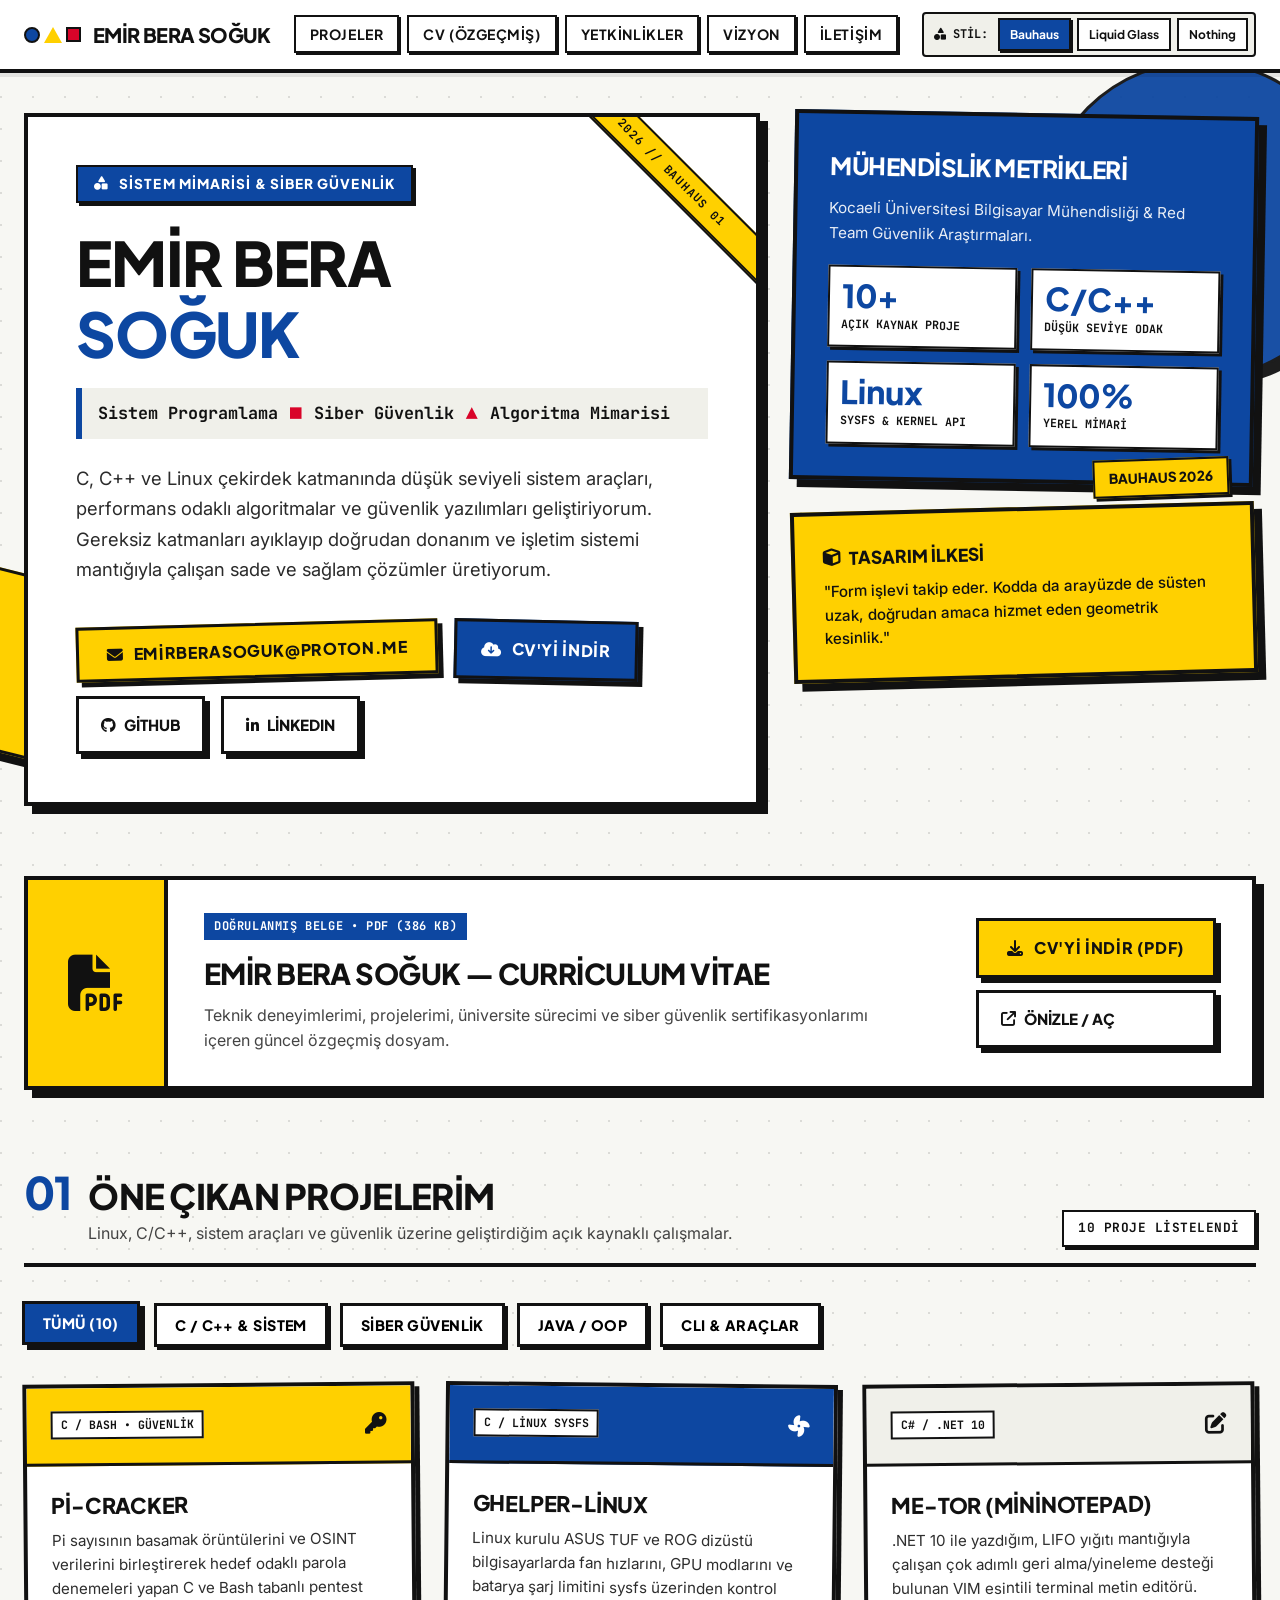
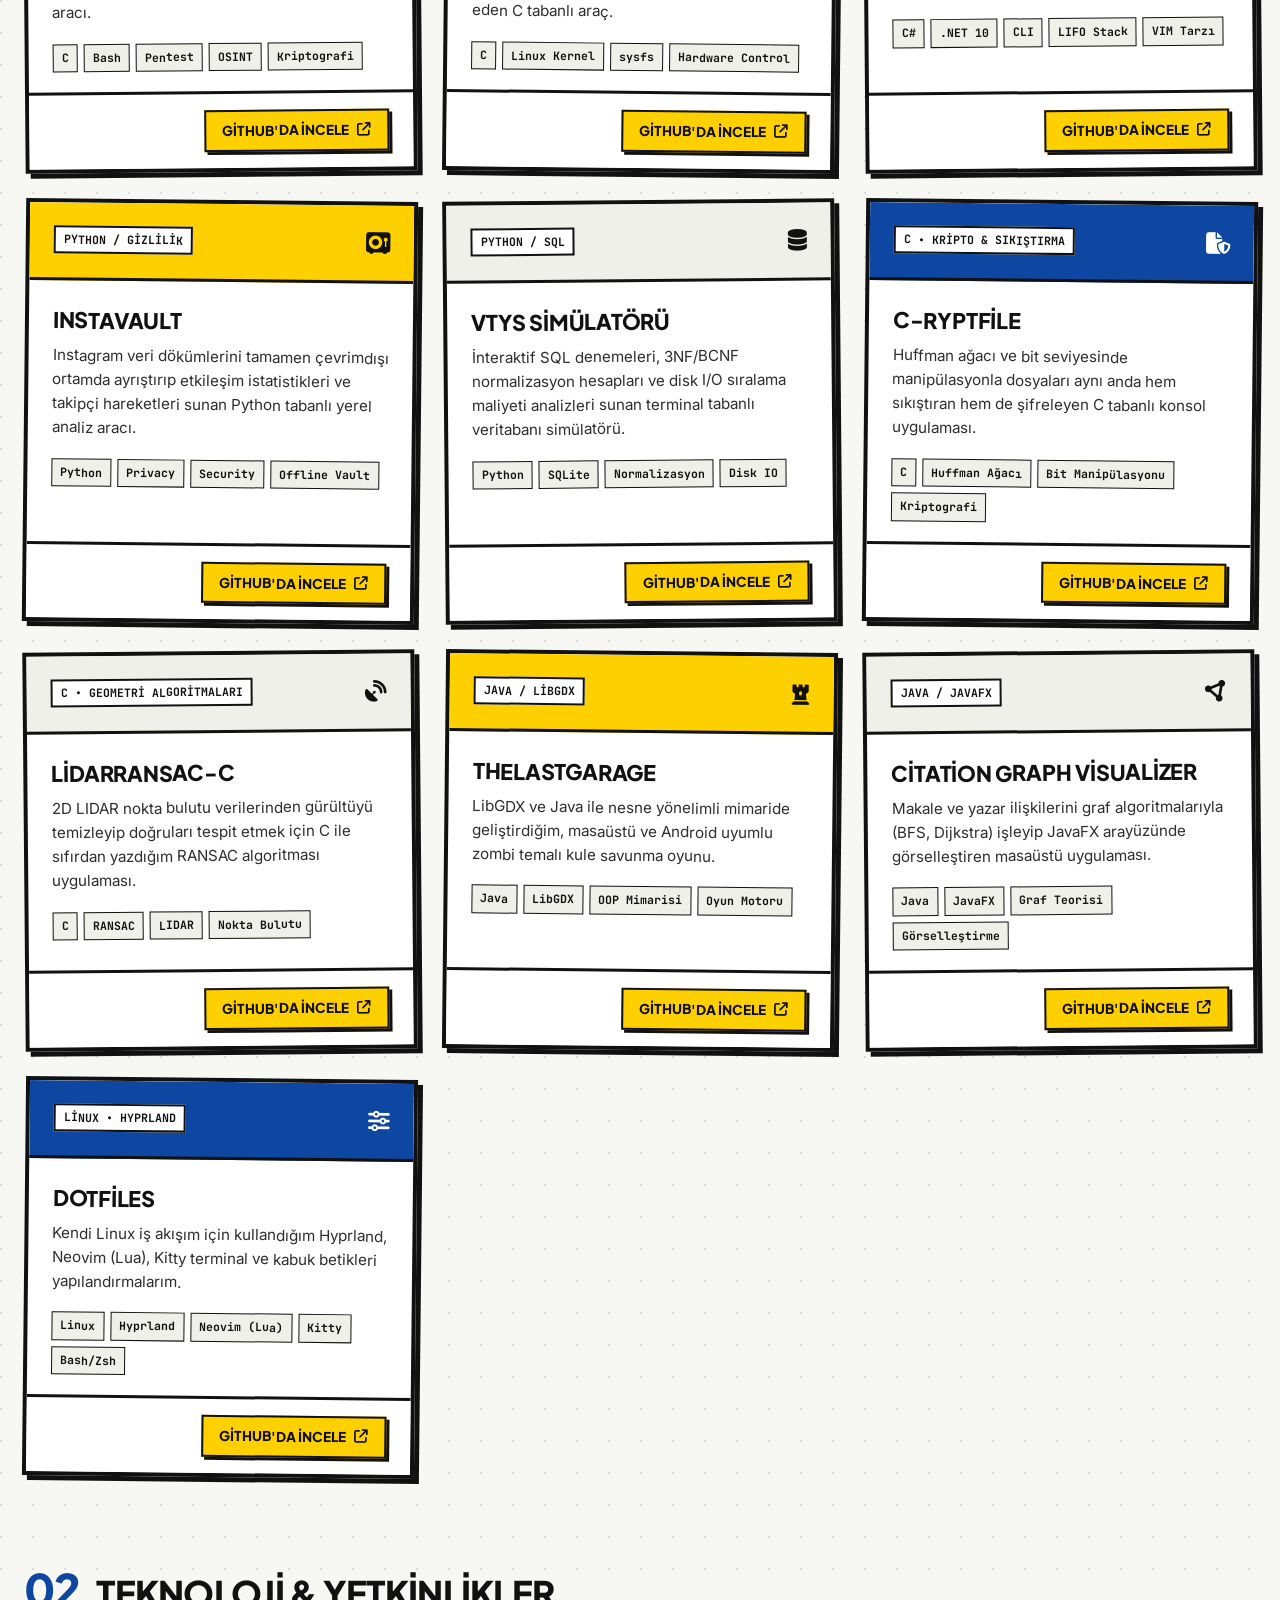
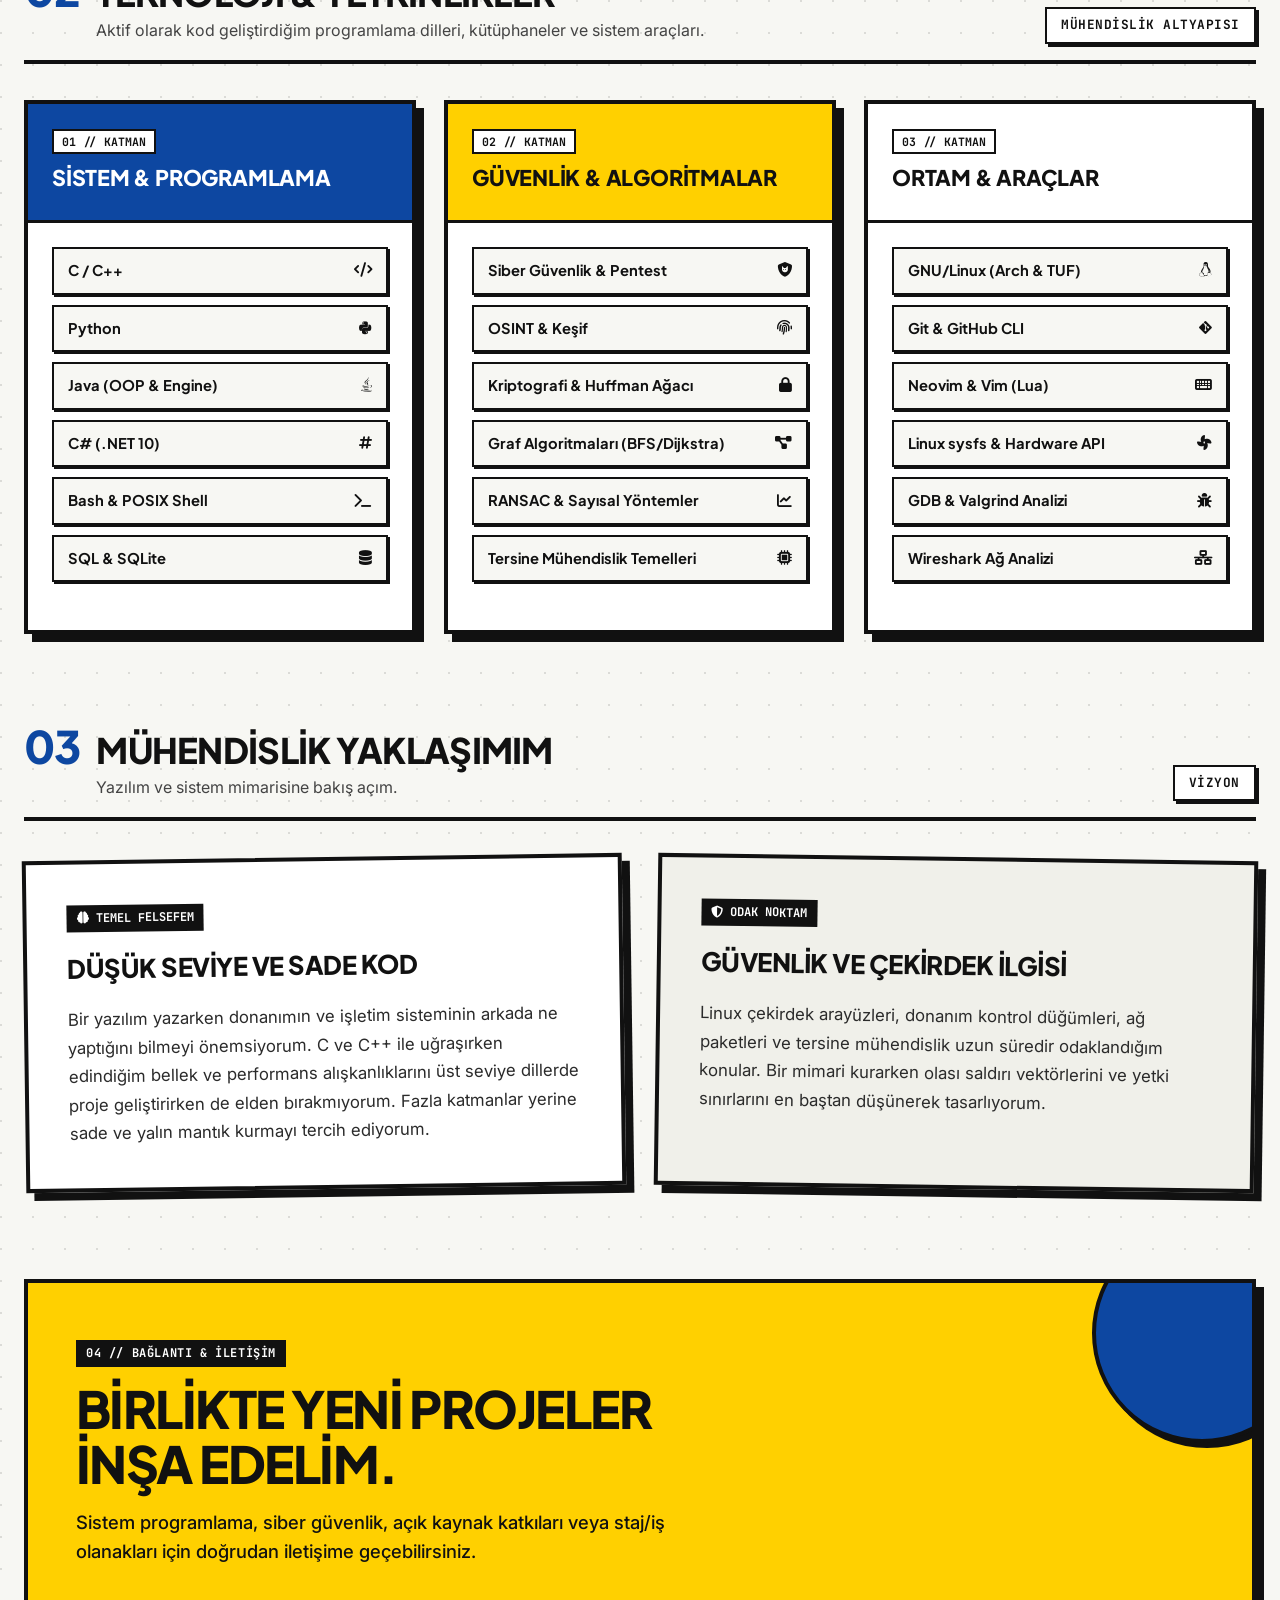
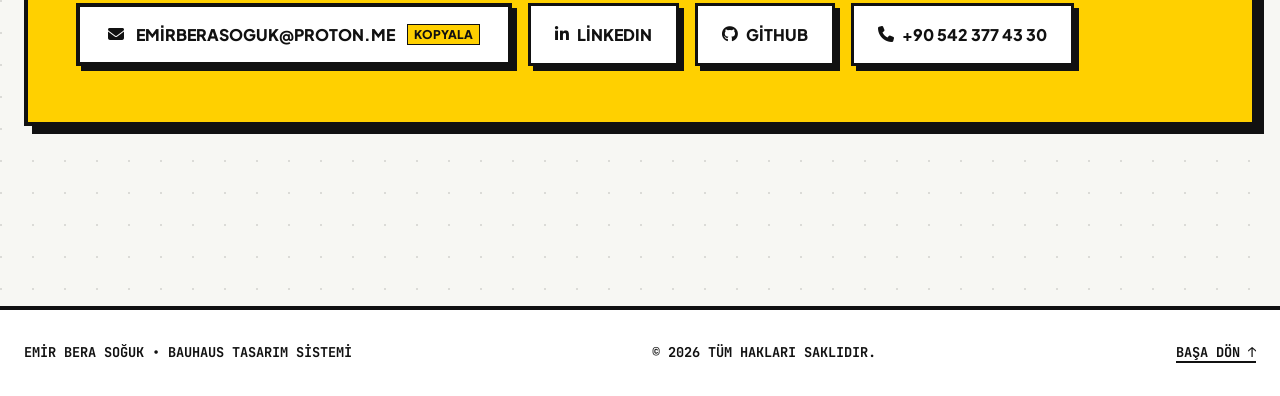
==== commit 4a0fde80: "feat: remove retro theme, improve Bauhaus typography legibility, and add Nothing Tech inspired theme" ====
--- a/index.html
+++ b/index.html
@@ -6,10 +6,10 @@
     <title>Emir Bera Soğuk — Bauhaus Portfolyo</title>
     <meta name="description" content="Emir Bera Soğuk — Sistem Programlama, Düşük Seviye Mimariler ve Siber Güvenlik. Bauhaus tasarım sistemi, asimetrik kompozisyonlar ve geometrik formlar.">
 
-    <!-- Google Fonts: Space Grotesk, Syne, Inter & JetBrains Mono -->
+    <!-- Google Fonts: Plus Jakarta Sans (Crisp Geometric Legibility), Inter & JetBrains Mono -->
     <link rel="preconnect" href="https://fonts.googleapis.com">
     <link rel="preconnect" href="https://fonts.gstatic.com" crossorigin>
-    <link href="https://fonts.googleapis.com/css2?family=Inter:wght@400;500;600;700&family=JetBrains+Mono:wght@500;700&family=Space+Grotesk:wght@500;600;700;800;900&family=Syne:wght@700;800;900&display=swap" rel="stylesheet">
+    <link href="https://fonts.googleapis.com/css2?family=Inter:wght@400;500;600;700&family=JetBrains+Mono:wght@500;700&family=Plus+Jakarta+Sans:wght@500;600;700;800&display=swap" rel="stylesheet">
 
     <!-- FontAwesome 6 -->
     <link rel="stylesheet" href="https://cdnjs.cloudflare.com/ajax/libs/font-awesome/6.5.1/css/all.min.css">
@@ -43,9 +43,9 @@
             --shadow-hard-blue: 5px 5px 0 var(--bh-blue);
             --shadow-hard-yellow: 5px 5px 0 var(--bh-yellow);
 
-            /* Typography */
-            --font-display: 'Syne', 'Space Grotesk', sans-serif;
-            --font-heading: 'Space Grotesk', sans-serif;
+            /* Typography: Highly Legible Geometric System */
+            --font-display: 'Plus Jakarta Sans', -apple-system, BlinkMacSystemFont, sans-serif;
+            --font-heading: 'Plus Jakarta Sans', -apple-system, BlinkMacSystemFont, sans-serif;
             --font-body: 'Inter', -apple-system, BlinkMacSystemFont, sans-serif;
             --font-mono: 'JetBrains Mono', monospace;
 
@@ -380,10 +380,10 @@
 
         .hero-title-giant {
             font-family: var(--font-display);
-            font-size: clamp(2.8rem, 5.5vw, 4.8rem);
-            font-weight: 900;
-            line-height: 1.02;
-            letter-spacing: -0.04em;
+            font-size: clamp(2.4rem, 4.8vw, 4rem);
+            font-weight: 800;
+            line-height: 1.15;
+            letter-spacing: -0.02em;
             text-transform: uppercase;
             margin-bottom: 20px;
         }
@@ -633,21 +633,20 @@
 
         .bh-section-num {
             font-family: var(--font-display);
-            font-size: 3rem;
-            font-weight: 900;
+            font-size: 2.8rem;
+            font-weight: 800;
             line-height: 1;
             color: var(--bh-blue);
-            -webkit-text-stroke: 1.5px var(--bh-black);
-            text-shadow: 2px 2px 0 var(--bh-yellow);
+            letter-spacing: -0.02em;
         }
 
         .bh-section-title {
             font-family: var(--font-display);
-            font-size: clamp(1.8rem, 3.2vw, 2.5rem);
-            font-weight: 900;
-            letter-spacing: -0.03em;
-            text-transform: uppercase;
-            line-height: 1.1;
+            font-size: clamp(1.6rem, 2.8vw, 2.2rem);
+            font-weight: 800;
+            letter-spacing: -0.02em;
+            text-transform: uppercase;
+            line-height: 1.2;
         }
 
         .bh-section-badge {
@@ -838,19 +837,19 @@
 
         .bh-card-title {
             font-family: var(--font-display);
-            font-size: 1.45rem;
-            font-weight: 900;
-            letter-spacing: -0.02em;
-            text-transform: uppercase;
-            margin-bottom: 12px;
-            line-height: 1.15;
+            font-size: 1.35rem;
+            font-weight: 800;
+            letter-spacing: -0.01em;
+            text-transform: uppercase;
+            margin-bottom: 10px;
+            line-height: 1.25;
         }
 
         .bh-card-desc {
-            font-size: 0.94rem;
-            line-height: 1.55;
-            color: #333;
-            margin-bottom: 20px;
+            font-size: 0.95rem;
+            line-height: 1.6;
+            color: #2e2e2e;
+            margin-bottom: 18px;
         }
 
         .bh-tag-cluster {
@@ -1245,7 +1244,7 @@
                 <span class="style-label"><i class="fa-solid fa-shapes"></i> Stil:</span>
                 <a href="index.html" class="style-choice-btn active" title="Bauhaus Tasarımı">Bauhaus</a>
                 <a href="index_glass.html" class="style-choice-btn" title="iOS 27 Liquid Glass">Liquid Glass</a>
-                <a href="index_retro.html" class="style-choice-btn" title="TTY Retro Terminal">Retro</a>
+                <a href="index_nothing.html" class="style-choice-btn" title="Nothing Tech (us.nothing.tech)">Nothing</a>
             </div>
         </div>
     </header>
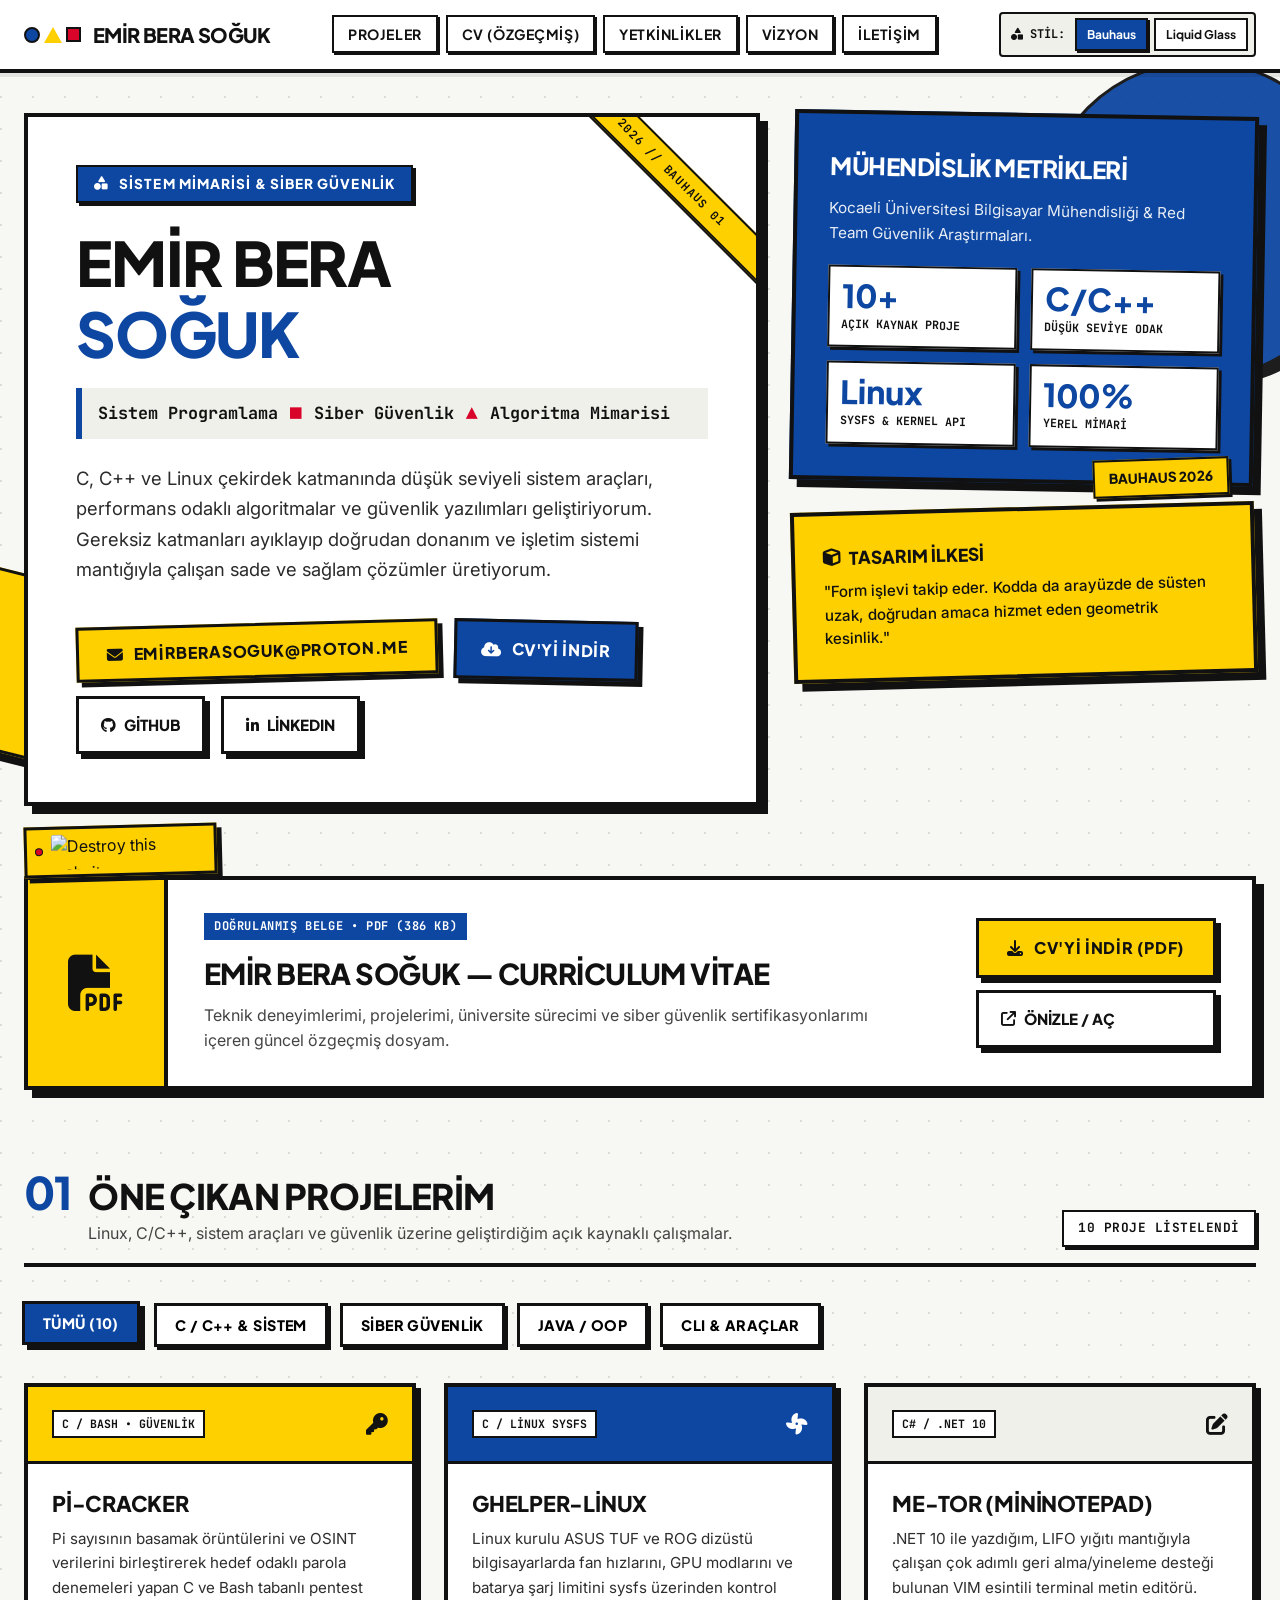
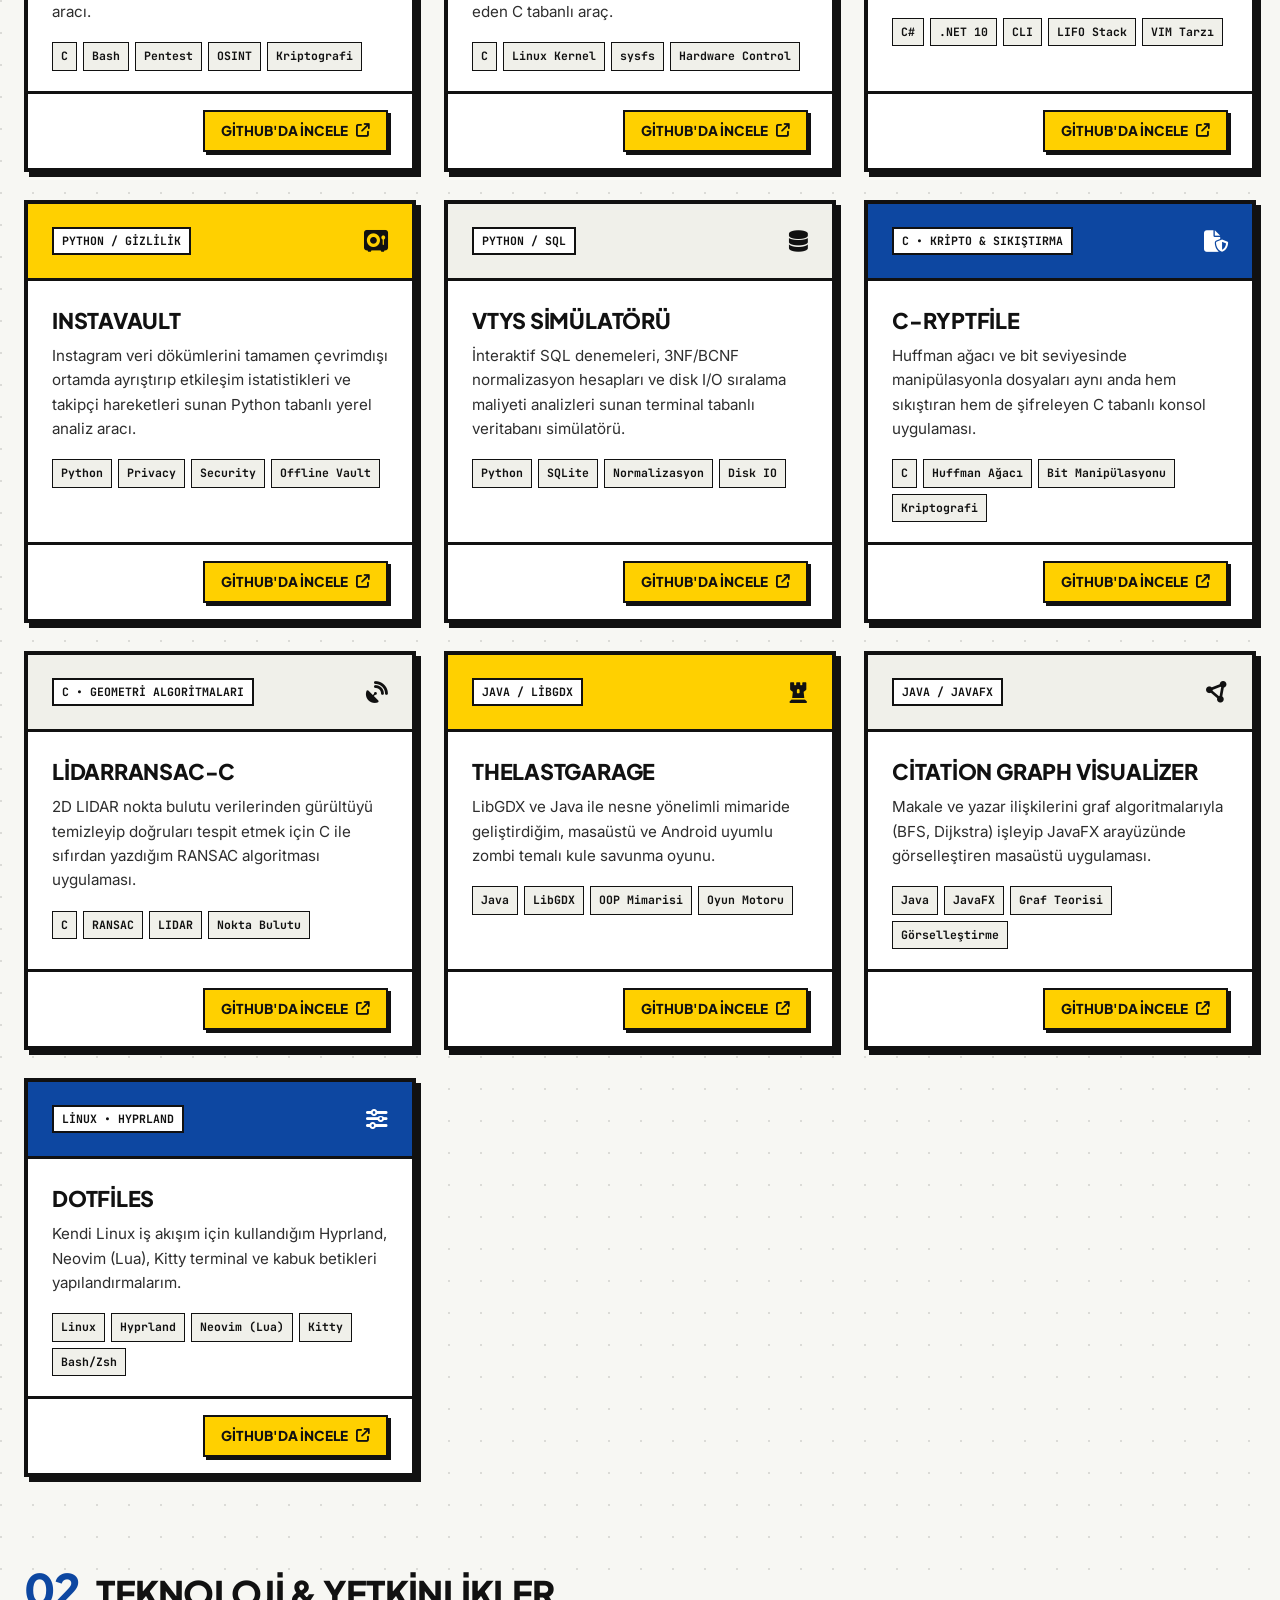
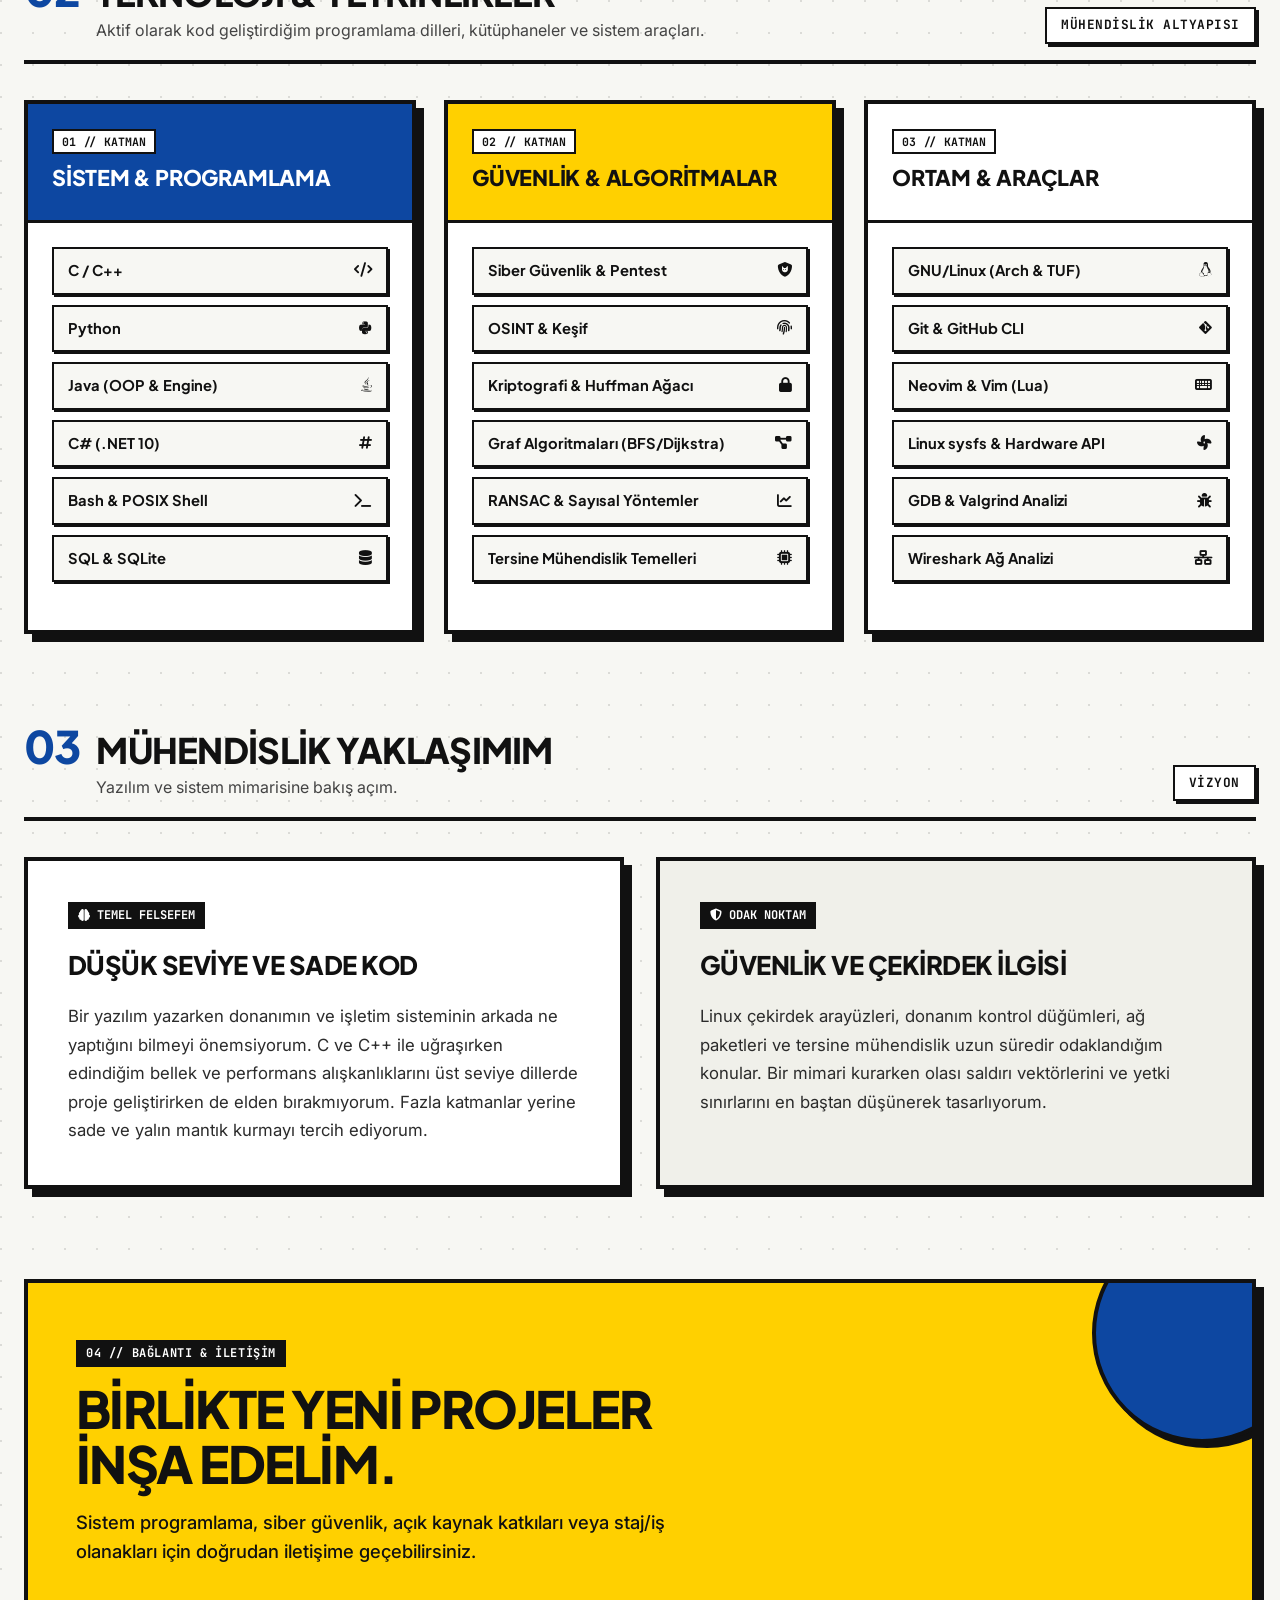
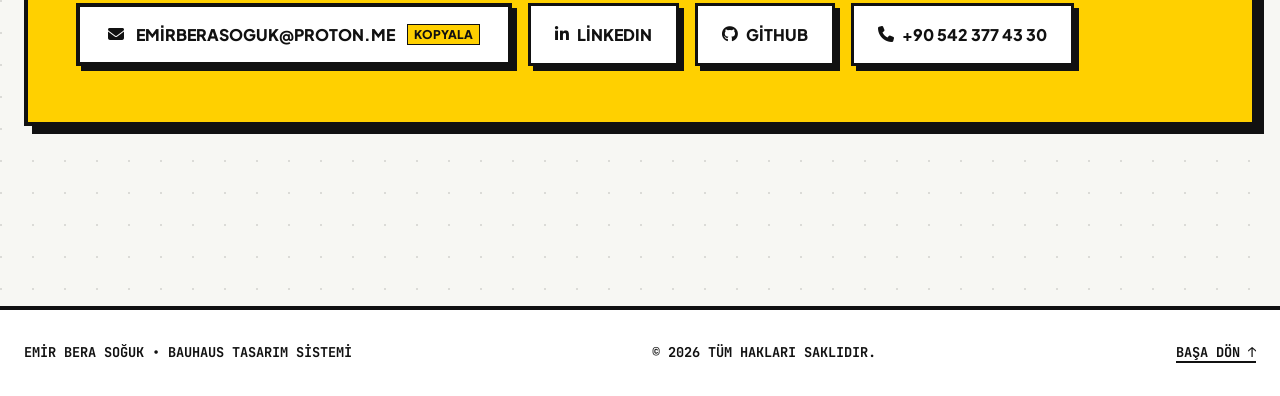
==== commit b762257f: "feat: remove Nothing theme, add mobile touch support and animations, and integrate Destroy Website b" ====
--- a/index.html
+++ b/index.html
@@ -1161,48 +1161,311 @@
         }
 
         /* ==========================================================================
-           RESPONSIVE REFINEMENTS
+           DESTROY WEBSITE FLOATING BAUHAUS BADGE
+           ========================================================================== */
+        .destroy-badge-wrap {
+            position: fixed;
+            bottom: 24px;
+            left: 24px;
+            z-index: 999;
+        }
+
+        .destroy-badge-bh {
+            display: inline-flex;
+            align-items: center;
+            background: var(--bh-yellow);
+            border: var(--border-thick);
+            box-shadow: var(--shadow-hard);
+            padding: 5px 8px;
+            transform: rotate(-1.5deg);
+            transition: var(--transition-tactile);
+            text-decoration: none;
+            cursor: pointer;
+        }
+
+        .destroy-badge-bh:hover {
+            transform: rotate(0deg) translate(-2px, -2px) scale(1.04);
+            box-shadow: var(--shadow-hard-lg);
+            background: var(--bh-white);
+        }
+
+        .destroy-bh-inner {
+            display: flex;
+            align-items: center;
+            gap: 8px;
+        }
+
+        .destroy-bh-indicator {
+            width: 8px;
+            height: 8px;
+            background: var(--bh-red);
+            border-radius: 50%;
+            border: 1.5px solid var(--bh-black);
+            animation: pulseDestroy 2s infinite ease-in-out;
+        }
+
+        @keyframes pulseDestroy {
+            0%, 100% { transform: scale(1); opacity: 1; }
+            50% { transform: scale(1.35); opacity: 0.6; }
+        }
+
+        .destroy-badge-bh img {
+            display: block;
+            border-radius: 4px;
+            max-width: 155px;
+            height: auto;
+        }
+
+        /* ==========================================================================
+           RESPONSIVE REFINEMENTS & MOBILE KINETIC ANIMATIONS
            ========================================================================== */
         @media (max-width: 1024px) {
             .hero-bauhaus {
                 grid-template-columns: 1fr;
+                gap: 28px;
             }
             .skills-bauhaus-grid {
                 grid-template-columns: 1fr;
+                gap: 20px;
             }
             .cv-bauhaus-banner {
                 grid-template-columns: 1fr;
             }
             .cv-color-block {
-                height: 90px;
+                height: 80px;
                 border-right: none;
                 border-bottom: var(--border-heavy);
+                font-size: 2.5rem;
             }
             .about-bauhaus-duo {
                 grid-template-columns: 1fr;
+                gap: 24px;
+            }
+        }
+
+        @media (max-width: 768px) {
+            .top-bauhaus-strip {
+                padding: 4px 0;
+            }
+            .strip-inner {
+                padding: 10px 16px;
+                gap: 12px;
+            }
+            .brand-bauhaus {
+                font-size: 1.05rem;
+            }
+            .nav-links-bauhaus {
+                width: 100%;
+                overflow-x: auto;
+                flex-wrap: nowrap;
+                -webkit-overflow-scrolling: touch;
+                padding-bottom: 6px;
+                gap: 6px;
+                scrollbar-width: none;
+            }
+            .nav-links-bauhaus::-webkit-scrollbar {
+                display: none;
+            }
+            .nav-item-btn {
+                flex-shrink: 0;
+                padding: 7px 12px;
+                font-size: 0.78rem;
+            }
+            .style-switcher-menu {
+                margin-left: auto;
+            }
+            .main-container {
+                padding: 24px 16px 90px;
+            }
+            /* Projects filter scrollable on mobile */
+            .projects-filter-bar {
+                overflow-x: auto;
+                flex-wrap: nowrap;
+                -webkit-overflow-scrolling: touch;
+                padding-bottom: 10px;
+                gap: 8px;
+                scrollbar-width: none;
+            }
+            .projects-filter-bar::-webkit-scrollbar {
+                display: none;
+            }
+            .bh-filter-btn {
+                flex-shrink: 0;
+                padding: 8px 14px;
+                font-size: 0.82rem;
+            }
+            /* Optimized background geometry on mobile */
+            .shape-circle-blue {
+                width: 180px;
+                height: 180px;
+                top: 40px;
+                right: -60px;
+                opacity: 0.35;
+            }
+            .shape-square-yellow {
+                width: 110px;
+                height: 110px;
+                top: 500px;
+                left: -35px;
+                opacity: 0.4;
+            }
+            .shape-triangle-red {
+                border-left-width: 60px;
+                border-right-width: 60px;
+                border-bottom-width: 110px;
+                top: 1300px;
+                right: -25px;
+                opacity: 0.35;
+            }
+            .shape-pill-blue {
+                width: 140px;
+                height: 50px;
+                top: 2200px;
+                opacity: 0.35;
+            }
+            .shape-stripes-block {
+                width: 90px;
+                height: 90px;
+                top: 3000px;
+                opacity: 0.4;
             }
         }
 
         @media (max-width: 640px) {
             .hero-poster-block {
-                padding: 28px 20px;
+                padding: 28px 18px;
+                box-shadow: var(--shadow-hard);
             }
             .hero-poster-block::before {
                 display: none;
             }
+            .hero-title-giant {
+                font-size: 2.3rem;
+            }
+            .hero-subrole {
+                font-size: 0.85rem;
+                padding: 8px 12px;
+                gap: 8px;
+            }
+            .hero-manifesto {
+                font-size: 1rem;
+                margin-bottom: 26px;
+            }
+            .irregular-button-cluster {
+                flex-direction: column;
+                align-items: stretch;
+                gap: 12px;
+            }
+            .btn-bh-primary, .btn-bh-blue, .btn-bh-white {
+                width: 100%;
+                justify-content: center;
+                transform: none !important;
+                padding: 13px 18px;
+                font-size: 0.92rem;
+            }
+            .cv-text-block {
+                padding: 24px 18px;
+            }
+            .cv-cta-actions {
+                padding: 0 18px 24px;
+            }
+            .cv-main-head {
+                font-size: 1.35rem;
+            }
             .projects-bauhaus-grid {
                 grid-template-columns: 1fr;
-            }
-            .bh-card:nth-child(even), .bh-card:nth-child(odd) {
+                gap: 20px;
+            }
+            .bh-card {
                 transform: none !important;
+                box-shadow: var(--shadow-hard);
+            }
+            .bh-card:hover {
+                transform: translateY(-2px) !important;
+            }
+            .bh-card-header {
+                padding: 16px 18px;
+            }
+            .bh-card-body {
+                padding: 20px 18px 16px;
+            }
+            .bh-card-footer {
+                padding: 14px 18px;
+            }
+            .about-panel {
+                padding: 26px 18px;
+                transform: none !important;
             }
             .contact-bauhaus-poster {
-                padding: 32px 20px;
+                padding: 32px 18px;
+                box-shadow: var(--shadow-hard);
+            }
+            .contact-title-huge {
+                font-size: 2rem;
+            }
+            .contact-actions-row {
+                flex-direction: column;
+                gap: 12px;
+            }
+            .btn-contact-email {
+                width: 100%;
+                justify-content: center;
+                font-size: 0.92rem;
+                padding: 14px 16px;
+            }
+            .contact-actions-row .btn-bh-white {
+                width: 100%;
+                justify-content: center;
+            }
+            /* Mobile Destroy Badge Placement */
+            .destroy-badge-wrap {
+                bottom: 14px;
+                left: 14px;
+            }
+            .destroy-badge-bh {
+                padding: 3px 6px;
+                transform: none !important;
+                box-shadow: 3px 3px 0 var(--bh-black);
+            }
+            .destroy-badge-bh img {
+                max-width: 130px;
+            }
+            /* Toast positioning on mobile */
+            .bh-toast {
+                bottom: 14px;
+                right: 14px;
+                left: auto;
+                max-width: calc(100vw - 160px);
+                padding: 12px 16px;
+                font-size: 0.8rem;
             }
             .footer-inner {
                 flex-direction: column;
                 text-align: center;
-            }
+                gap: 12px;
+            }
+        }
+
+        /* Mobile Touch Tactile Spring Feedback */
+        @media (hover: none) and (pointer: coarse) {
+            button:active, a:active {
+                transform: scale(0.97) !important;
+                transition: transform 0.08s ease !important;
+            }
+            .bh-card:active {
+                transform: scale(0.985) !important;
+            }
+        }
+
+        /* Kinetic Scroll Entrance */
+        .reveal-on-scroll {
+            opacity: 0;
+            transform: translateY(22px);
+            transition: opacity 0.45s cubic-bezier(0.16, 1, 0.3, 1), transform 0.45s cubic-bezier(0.16, 1, 0.3, 1);
+        }
+        .reveal-on-scroll.revealed {
+            opacity: 1;
+            transform: translateY(0);
         }
     </style>
 </head>
@@ -1239,12 +1502,11 @@
                 </ul>
             </nav>
 
-            <!-- Theme / Style Switcher Hub: All styles preserved -->
+            <!-- Theme / Style Switcher Hub -->
             <div class="style-switcher-menu" title="Farklı Tasarım Varyantlarını Dene">
                 <span class="style-label"><i class="fa-solid fa-shapes"></i> Stil:</span>
                 <a href="index.html" class="style-choice-btn active" title="Bauhaus Tasarımı">Bauhaus</a>
                 <a href="index_glass.html" class="style-choice-btn" title="iOS 27 Liquid Glass">Liquid Glass</a>
-                <a href="index_nothing.html" class="style-choice-btn" title="Nothing Tech (us.nothing.tech)">Nothing</a>
             </div>
         </div>
     </header>
@@ -1893,6 +2155,16 @@
             </div>
         </div>
     </footer>
+
+    <!-- Bauhaus Destroy This Website Floating Badge -->
+    <aside class="destroy-badge-wrap" aria-label="Eğlence">
+        <a href="https://destroy.spritefusion.com/?from=badge&url=emirberasoguk.github.io" target="_blank" rel="noopener noreferrer" class="destroy-badge-bh" title="Bu siteyi parçala!">
+            <div class="destroy-bh-inner">
+                <span class="destroy-bh-indicator" title="İnteraktif"></span>
+                <img src="https://destroy.spritefusion.com/badge-light.svg" alt="Destroy this website" width="160" height="36" loading="lazy">
+            </div>
+        </a>
+    </aside>
 
     <!-- Tactile Bauhaus Toast Notification -->
     <div class="bh-toast" id="bhToast" role="alert" aria-live="polite">
@@ -1967,6 +2239,27 @@
                 }
             });
         });
+
+        // 4. Mobile Kinetic Scroll Reveal & Geometric Parallax
+        document.addEventListener('DOMContentLoaded', () => {
+            const cards = document.querySelectorAll('.bh-card, .skill-pillar, .about-panel, .cv-bauhaus-banner');
+            cards.forEach(card => card.classList.add('reveal-on-scroll'));
+
+            if ('IntersectionObserver' in window) {
+                const observer = new IntersectionObserver((entries) => {
+                    entries.forEach(entry => {
+                        if (entry.isIntersecting) {
+                            entry.target.classList.add('revealed');
+                            observer.unobserve(entry.target);
+                        }
+                    });
+                }, { threshold: 0.12 });
+
+                cards.forEach(card => observer.observe(card));
+            } else {
+                cards.forEach(card => card.classList.add('revealed'));
+            }
+        });
     </script>
 </body>
 </html>
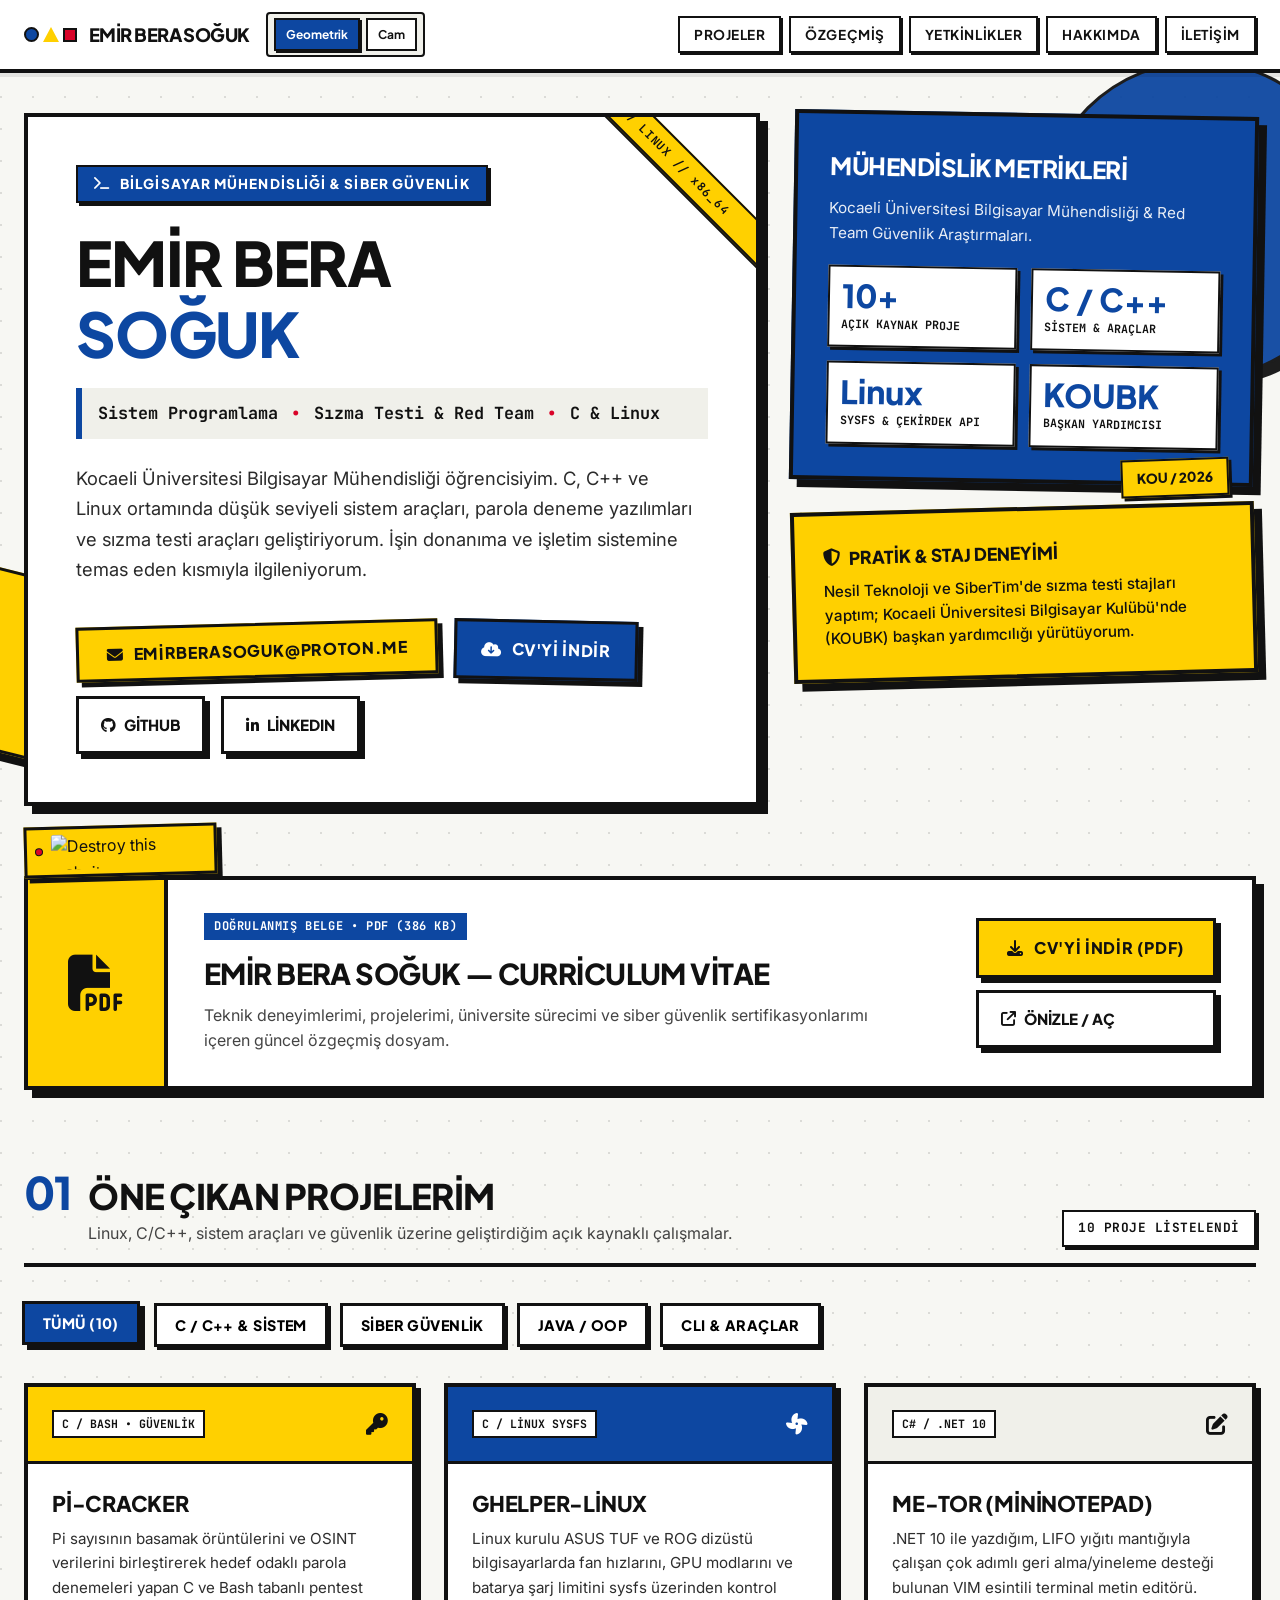
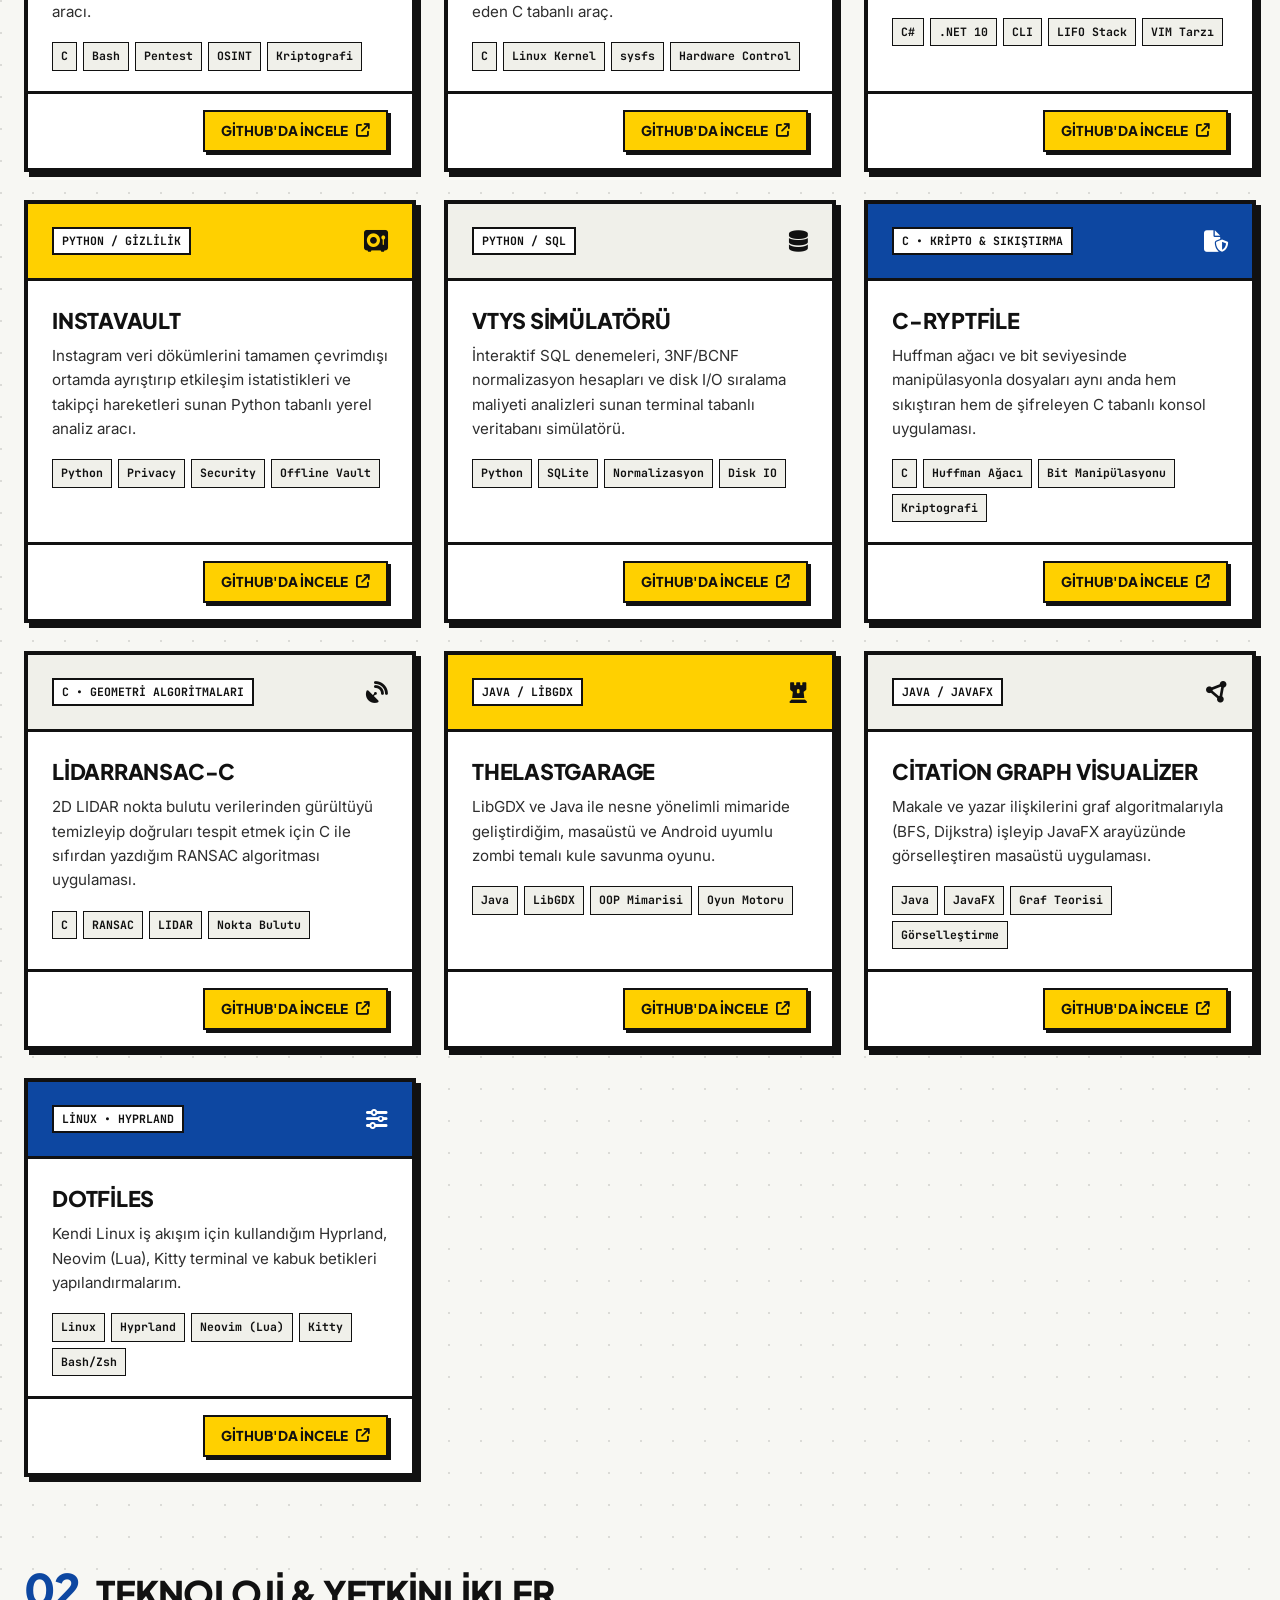
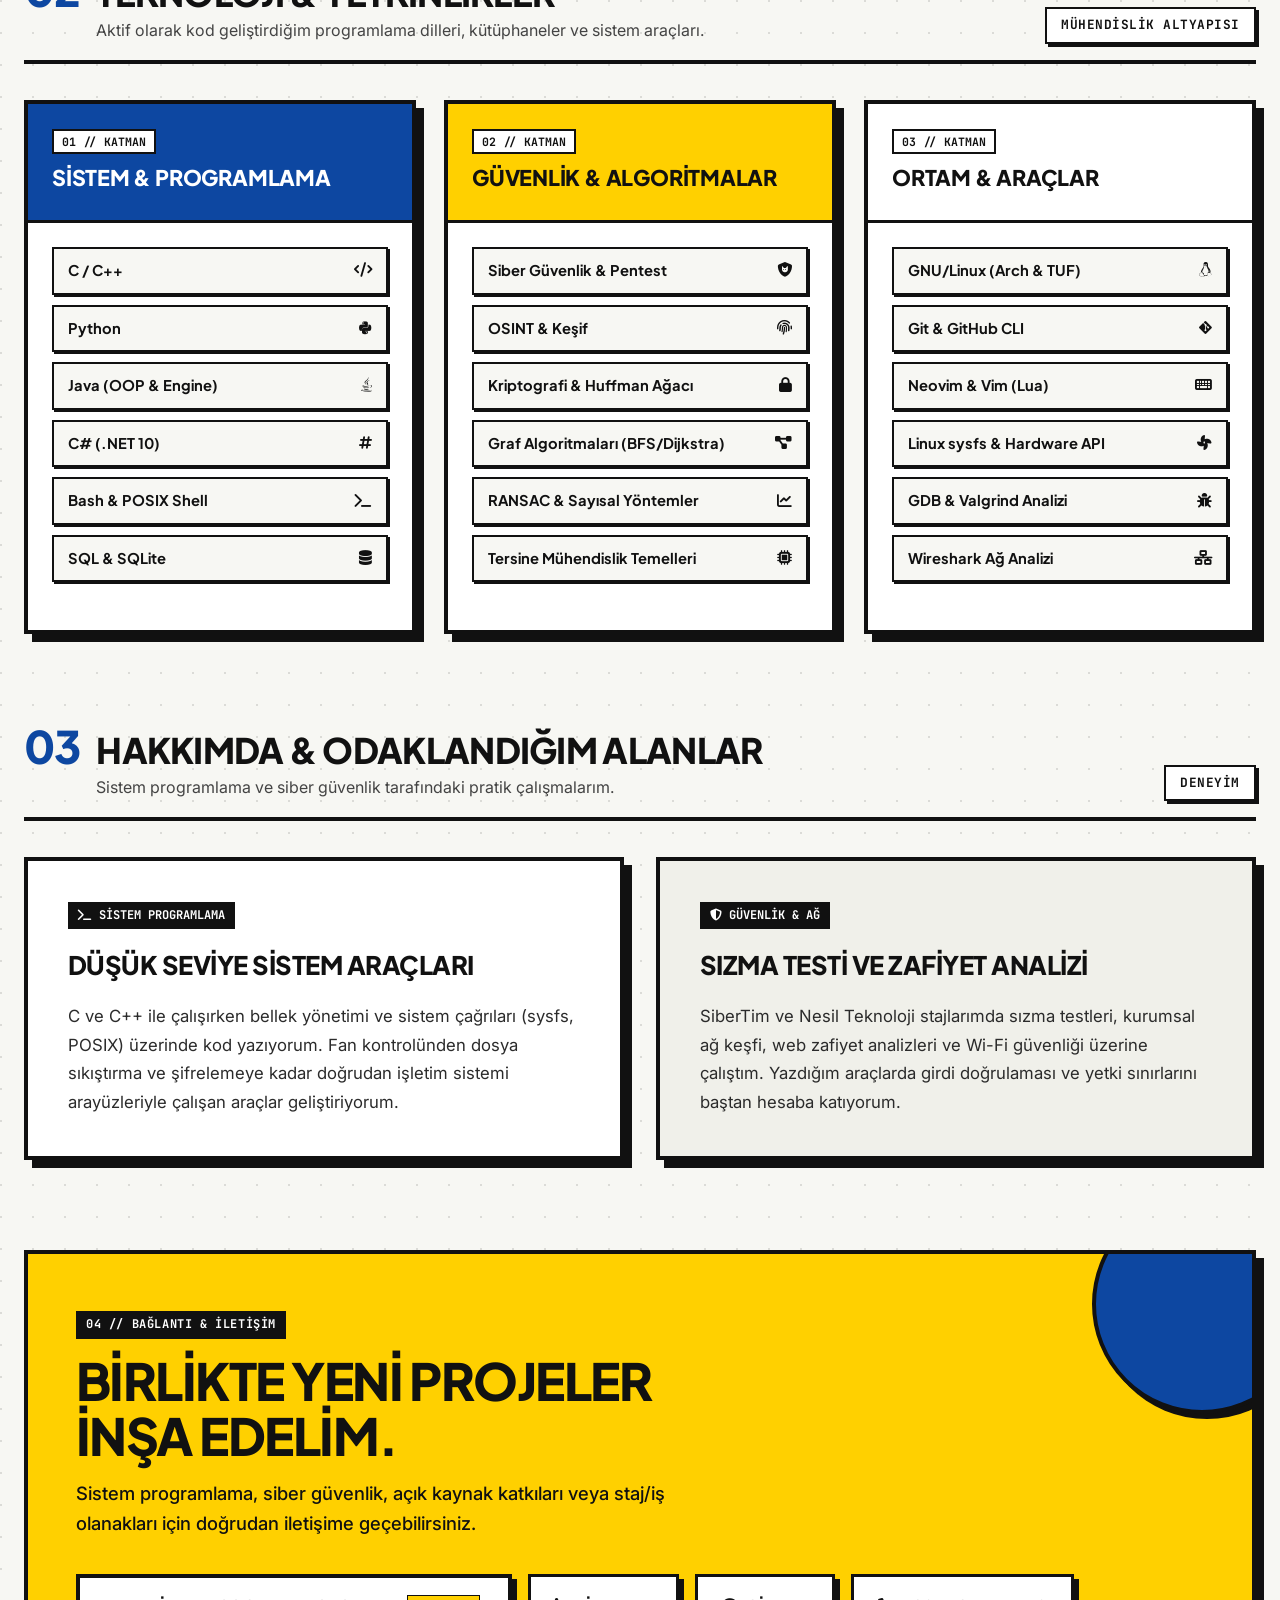
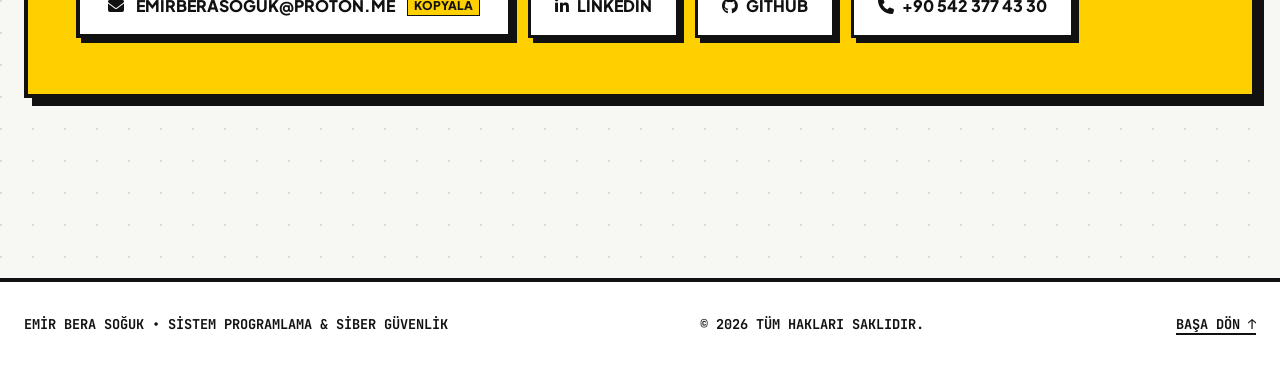
==== commit 47412c0b: "fix(mobile): eliminate top bar horizontal overflow, clean Bauhaus self-references, and humanize copy" ====
--- a/index.html
+++ b/index.html
@@ -3,8 +3,8 @@
 <head>
     <meta charset="UTF-8">
     <meta name="viewport" content="width=device-width, initial-scale=1.0">
-    <title>Emir Bera Soğuk — Bauhaus Portfolyo</title>
-    <meta name="description" content="Emir Bera Soğuk — Sistem Programlama, Düşük Seviye Mimariler ve Siber Güvenlik. Bauhaus tasarım sistemi, asimetrik kompozisyonlar ve geometrik formlar.">
+    <title>Emir Bera Soğuk | Sistem Programlama ve Siber Güvenlik</title>
+    <meta name="description" content="Emir Bera Soğuk kişisel portfolyosu. C, C++, Linux sistem araçları, siber güvenlik ve açık kaynak projelerim.">
 
     <!-- Google Fonts: Plus Jakarta Sans (Crisp Geometric Legibility), Inter & JetBrains Mono -->
     <link rel="preconnect" href="https://fonts.googleapis.com">
@@ -64,6 +64,9 @@
         html {
             scroll-behavior: smooth;
             font-size: 16px;
+            width: 100%;
+            max-width: 100vw;
+            overflow-x: hidden;
         }
 
         body {
@@ -72,9 +75,10 @@
             font-family: var(--font-body);
             line-height: 1.6;
             overflow-x: hidden;
+            width: 100%;
+            max-width: 100vw;
             position: relative;
             min-height: 100vh;
-            /* Bauhaus subtle dot grid wallpaper */
             background-image: 
                 radial-gradient(circle at 1px 1px, rgba(17, 17, 17, 0.12) 1.5px, transparent 0);
             background-size: 32px 32px;
@@ -96,6 +100,8 @@
         .bg-shapes-container {
             position: fixed;
             inset: 0;
+            width: 100%;
+            max-width: 100vw;
             pointer-events: none;
             z-index: 0;
             overflow: hidden;
@@ -194,6 +200,8 @@
             background: var(--bh-white);
             border-bottom: var(--border-heavy);
             box-shadow: 0 4px 0 rgba(0, 0, 0, 0.08);
+            width: 100%;
+            max-width: 100vw;
         }
 
         .strip-inner {
@@ -204,7 +212,20 @@
             align-items: center;
             justify-content: space-between;
             gap: 16px;
-            flex-wrap: wrap;
+            width: 100%;
+            box-sizing: border-box;
+        }
+
+        .strip-brand-row {
+            display: flex;
+            align-items: center;
+            gap: 16px;
+        }
+
+        .strip-nav-wrapper {
+            display: flex;
+            align-items: center;
+            min-width: 0;
         }
 
         .brand-bauhaus {
@@ -212,8 +233,8 @@
             align-items: center;
             gap: 12px;
             font-family: var(--font-display);
-            font-weight: 900;
-            font-size: 1.25rem;
+            font-weight: 800;
+            font-size: 1.15rem;
             letter-spacing: -0.03em;
         }
 
@@ -224,8 +245,8 @@
         }
 
         .brand-shape-circle {
-            width: 16px;
-            height: 16px;
+            width: 15px;
+            height: 15px;
             border-radius: 50%;
             background: var(--bh-blue);
             border: 2px solid var(--bh-black);
@@ -234,14 +255,14 @@
         .brand-shape-triangle {
             width: 0;
             height: 0;
-            border-left: 9px solid transparent;
-            border-right: 9px solid transparent;
-            border-bottom: 16px solid var(--bh-yellow);
+            border-left: 8px solid transparent;
+            border-right: 8px solid transparent;
+            border-bottom: 15px solid var(--bh-yellow);
         }
 
         .brand-shape-square {
-            width: 15px;
-            height: 15px;
+            width: 14px;
+            height: 14px;
             background: var(--bh-red);
             border: 2px solid var(--bh-black);
         }
@@ -251,12 +272,13 @@
             align-items: center;
             gap: 8px;
             list-style: none;
-            flex-wrap: wrap;
+            margin: 0;
+            padding: 0;
         }
 
         .nav-item-btn {
             font-family: var(--font-heading);
-            font-size: 0.88rem;
+            font-size: 0.85rem;
             font-weight: 700;
             padding: 8px 14px;
             background: var(--bh-white);
@@ -344,9 +366,9 @@
             overflow: hidden;
         }
 
-        /* Irregular graphic tape corner */
+        /* Corner metadata tag */
         .hero-poster-block::before {
-            content: "EST. 2026 // BAUHAUS 01";
+            content: "C / LINUX // x86_64";
             position: absolute;
             top: 24px;
             right: -60px;
@@ -1245,21 +1267,58 @@
 
         @media (max-width: 768px) {
             .top-bauhaus-strip {
-                padding: 4px 0;
+                padding: 0;
+                width: 100%;
+                max-width: 100vw;
+                overflow: hidden;
             }
             .strip-inner {
-                padding: 10px 16px;
-                gap: 12px;
+                padding: 8px 12px;
+                flex-direction: column;
+                align-items: stretch;
+                gap: 8px;
+                width: 100%;
+                max-width: 100%;
+                box-sizing: border-box;
+            }
+            .strip-brand-row {
+                display: flex;
+                align-items: center;
+                justify-content: space-between;
+                width: 100%;
+                gap: 8px;
             }
             .brand-bauhaus {
-                font-size: 1.05rem;
+                font-size: 0.95rem;
+                gap: 8px;
+            }
+            .brand-composition {
+                transform: scale(0.85);
+                transform-origin: left center;
+            }
+            .style-switcher-menu {
+                padding: 2px 4px;
+                gap: 4px;
+                margin-left: 0;
+            }
+            .style-choice-btn {
+                padding: 4px 8px;
+                font-size: 0.72rem;
+            }
+            .strip-nav-wrapper {
+                width: 100%;
+                max-width: 100%;
+                min-width: 0;
+                overflow: hidden;
             }
             .nav-links-bauhaus {
                 width: 100%;
+                max-width: 100%;
                 overflow-x: auto;
+                -webkit-overflow-scrolling: touch;
+                display: flex;
                 flex-wrap: nowrap;
-                -webkit-overflow-scrolling: touch;
-                padding-bottom: 6px;
+                padding: 2px 0 4px;
                 gap: 6px;
                 scrollbar-width: none;
             }
@@ -1268,14 +1327,17 @@
             }
             .nav-item-btn {
                 flex-shrink: 0;
-                padding: 7px 12px;
-                font-size: 0.78rem;
-            }
-            .style-switcher-menu {
-                margin-left: auto;
+                padding: 6px 11px;
+                font-size: 0.75rem;
+                white-space: nowrap;
+                box-shadow: 1.5px 1.5px 0 var(--bh-black);
             }
             .main-container {
-                padding: 24px 16px 90px;
+                padding: 20px 14px 90px;
+                width: 100%;
+                max-width: 100vw;
+                box-sizing: border-box;
+                overflow-x: hidden;
             }
             /* Projects filter scrollable on mobile */
             .projects-filter-bar {
@@ -1480,34 +1542,35 @@
         <div class="shape-stripes-block"></div>
     </div>
 
-    <!-- Sticky Bauhaus Navigation & Style Switcher -->
+    <!-- Sticky Navigation & Style Switcher -->
     <header class="top-bauhaus-strip">
         <div class="strip-inner">
-            <a href="#" class="brand-bauhaus" title="Emir Bera Soğuk">
-                <div class="brand-composition" aria-hidden="true">
-                    <div class="brand-shape-circle"></div>
-                    <div class="brand-shape-triangle"></div>
-                    <div class="brand-shape-square"></div>
+            <div class="strip-brand-row">
+                <a href="#" class="brand-bauhaus" title="Emir Bera Soğuk">
+                    <div class="brand-composition" aria-hidden="true">
+                        <div class="brand-shape-circle"></div>
+                        <div class="brand-shape-triangle"></div>
+                        <div class="brand-shape-square"></div>
+                    </div>
+                    <span>EMİR BERA SOĞUK</span>
+                </a>
+
+                <!-- Theme / Style Switcher Hub -->
+                <div class="style-switcher-menu" title="Arayüz temasını değiştir">
+                    <a href="index.html" class="style-choice-btn active" title="Geometrik Tema">Geometrik</a>
+                    <a href="index_glass.html" class="style-choice-btn" title="iOS 27 Cam Tema">Cam</a>
                 </div>
-                <span>EMİR BERA SOĞUK</span>
-            </a>
-
-            <nav aria-label="Ana Gezinti">
+            </div>
+
+            <nav class="strip-nav-wrapper" aria-label="Ana Gezinti">
                 <ul class="nav-links-bauhaus">
                     <li><a href="#projects" class="nav-item-btn">Projeler</a></li>
-                    <li><a href="#cv" class="nav-item-btn">CV (Özgeçmiş)</a></li>
+                    <li><a href="#cv" class="nav-item-btn">Özgeçmiş</a></li>
                     <li><a href="#skills" class="nav-item-btn">Yetkinlikler</a></li>
-                    <li><a href="#about" class="nav-item-btn">Vizyon</a></li>
+                    <li><a href="#about" class="nav-item-btn">Hakkımda</a></li>
                     <li><a href="#contact" class="nav-item-btn">İletişim</a></li>
                 </ul>
             </nav>
-
-            <!-- Theme / Style Switcher Hub -->
-            <div class="style-switcher-menu" title="Farklı Tasarım Varyantlarını Dene">
-                <span class="style-label"><i class="fa-solid fa-shapes"></i> Stil:</span>
-                <a href="index.html" class="style-choice-btn active" title="Bauhaus Tasarımı">Bauhaus</a>
-                <a href="index_glass.html" class="style-choice-btn" title="iOS 27 Liquid Glass">Liquid Glass</a>
-            </div>
         </div>
     </header>
 
@@ -1518,8 +1581,8 @@
         <section class="hero-bauhaus" id="hero">
             <div class="hero-poster-block">
                 <div class="hero-tagline-capsule">
-                    <i class="fa-solid fa-shapes"></i>
-                    <span>Sistem Mimarisi & Siber Güvenlik</span>
+                    <i class="fa-solid fa-terminal"></i>
+                    <span>Bilgisayar Mühendisliği & Siber Güvenlik</span>
                 </div>
 
                 <h1 class="hero-title-giant">
@@ -1529,14 +1592,14 @@
 
                 <div class="hero-subrole">
                     <span>Sistem Programlama</span>
-                    <span class="bullet">■</span>
-                    <span>Siber Güvenlik</span>
-                    <span class="bullet">▲</span>
-                    <span>Algoritma Mimarisi</span>
+                    <span class="bullet">•</span>
+                    <span>Sızma Testi & Red Team</span>
+                    <span class="bullet">•</span>
+                    <span>C & Linux</span>
                 </div>
 
                 <p class="hero-manifesto">
-                    C, C++ ve Linux çekirdek katmanında düşük seviyeli sistem araçları, performans odaklı algoritmalar ve güvenlik yazılımları geliştiriyorum. Gereksiz katmanları ayıklayıp doğrudan donanım ve işletim sistemi mantığıyla çalışan sade ve sağlam çözümler üretiyorum.
+                    Kocaeli Üniversitesi Bilgisayar Mühendisliği öğrencisiyim. C, C++ ve Linux ortamında düşük seviyeli sistem araçları, parola deneme yazılımları ve sızma testi araçları geliştiriyorum. İşin donanıma ve işletim sistemine temas eden kısmıyla ilgileniyorum.
                 </p>
 
                 <!-- Düzensiz Asimetrik Buton Grubu -->
@@ -1577,29 +1640,29 @@
                             <div class="stat-label">Açık Kaynak Proje</div>
                         </div>
                         <div class="stat-box-bh">
-                            <div class="stat-number">C/C++</div>
-                            <div class="stat-label">Düşük Seviye Odak</div>
+                            <div class="stat-number">C / C++</div>
+                            <div class="stat-label">Sistem & Araçlar</div>
                         </div>
                         <div class="stat-box-bh">
                             <div class="stat-number">Linux</div>
-                            <div class="stat-label">sysfs & Kernel API</div>
+                            <div class="stat-label">sysfs & Çekirdek API</div>
                         </div>
                         <div class="stat-box-bh">
-                            <div class="stat-number">100%</div>
-                            <div class="stat-label">Yerel Mimari</div>
-                        </div>
-                    </div>
-
-                    <div class="geo-stamp">Bauhaus 2026</div>
+                            <div class="stat-number">KOUBK</div>
+                            <div class="stat-label">Başkan Yardımcısı</div>
+                        </div>
+                    </div>
+
+                    <div class="geo-stamp">KOU / 2026</div>
                 </div>
 
                 <div class="aside-quote-box">
                     <div class="aside-quote-title">
-                        <i class="fa-solid fa-cube"></i>
-                        <span>Tasarım İlkesi</span>
+                        <i class="fa-solid fa-shield-halved"></i>
+                        <span>Pratik & Staj Deneyimi</span>
                     </div>
                     <p class="aside-quote-text">
-                        "Form işlevi takip eder. Kodda da arayüzde de süsten uzak, doğrudan amaca hizmet eden geometrik kesinlik."
+                        Nesil Teknoloji ve SiberTim'de sızma testi stajları yaptım; Kocaeli Üniversitesi Bilgisayar Kulübü'nde (KOUBK) başkan yardımcılığı yürütüyorum.
                     </p>
                 </div>
             </div>
@@ -2072,29 +2135,29 @@
                 <div class="bh-section-title-wrap">
                     <span class="bh-section-num">03</span>
                     <div>
-                        <h2 class="bh-section-title">Mühendislik Yaklaşımım</h2>
+                        <h2 class="bh-section-title">Hakkımda & Odaklandığım Alanlar</h2>
                         <p style="font-size: 1rem; color: #444; margin-top: 4px;">
-                            Yazılım ve sistem mimarisine bakış açım.
+                            Sistem programlama ve siber güvenlik tarafındaki pratik çalışmalarım.
                         </p>
                     </div>
                 </div>
-                <div class="bh-section-badge">Vizyon</div>
+                <div class="bh-section-badge">Deneyim</div>
             </div>
 
             <div class="about-bauhaus-duo">
                 <div class="about-panel panel-left">
-                    <span class="about-panel-tag"><i class="fa-solid fa-brain"></i> Temel Felsefem</span>
-                    <h3 class="about-panel-title">Düşük Seviye ve Sade Kod</h3>
+                    <span class="about-panel-tag"><i class="fa-solid fa-terminal"></i> Sistem Programlama</span>
+                    <h3 class="about-panel-title">Düşük Seviye Sistem Araçları</h3>
                     <p class="about-panel-p">
-                        Bir yazılım yazarken donanımın ve işletim sisteminin arkada ne yaptığını bilmeyi önemsiyorum. C ve C++ ile uğraşırken edindiğim bellek ve performans alışkanlıklarını üst seviye dillerde proje geliştirirken de elden bırakmıyorum. Fazla katmanlar yerine sade ve yalın mantık kurmayı tercih ediyorum.
+                        C ve C++ ile çalışırken bellek yönetimi ve sistem çağrıları (sysfs, POSIX) üzerinde kod yazıyorum. Fan kontrolünden dosya sıkıştırma ve şifrelemeye kadar doğrudan işletim sistemi arayüzleriyle çalışan araçlar geliştiriyorum.
                     </p>
                 </div>
 
                 <div class="about-panel panel-right">
-                    <span class="about-panel-tag"><i class="fa-solid fa-shield-halved"></i> Odak Noktam</span>
-                    <h3 class="about-panel-title">Güvenlik ve Çekirdek İlgisi</h3>
+                    <span class="about-panel-tag"><i class="fa-solid fa-shield-halved"></i> Güvenlik & Ağ</span>
+                    <h3 class="about-panel-title">Sızma Testi ve Zafiyet Analizi</h3>
                     <p class="about-panel-p">
-                        Linux çekirdek arayüzleri, donanım kontrol düğümleri, ağ paketleri ve tersine mühendislik uzun süredir odaklandığım konular. Bir mimari kurarken olası saldırı vektörlerini ve yetki sınırlarını en baştan düşünerek tasarlıyorum.
+                        SiberTim ve Nesil Teknoloji stajlarımda sızma testleri, kurumsal ağ keşfi, web zafiyet analizleri ve Wi-Fi güvenliği üzerine çalıştım. Yazdığım araçlarda girdi doğrulaması ve yetki sınırlarını baştan hesaba katıyorum.
                     </p>
                 </div>
             </div>
@@ -2145,7 +2208,7 @@
     <footer class="bauhaus-footer">
         <div class="footer-inner">
             <div>
-                <strong>EMİR BERA SOĞUK</strong> &bull; BAUHAUS TASARIM SİSTEMİ
+                <strong>EMİR BERA SOĞUK</strong> &bull; SİSTEM PROGRAMLAMA & SİBER GÜVENLİK
             </div>
             <div>
                 &copy; 2026 TÜM HAKLARI SAKLIDIR.
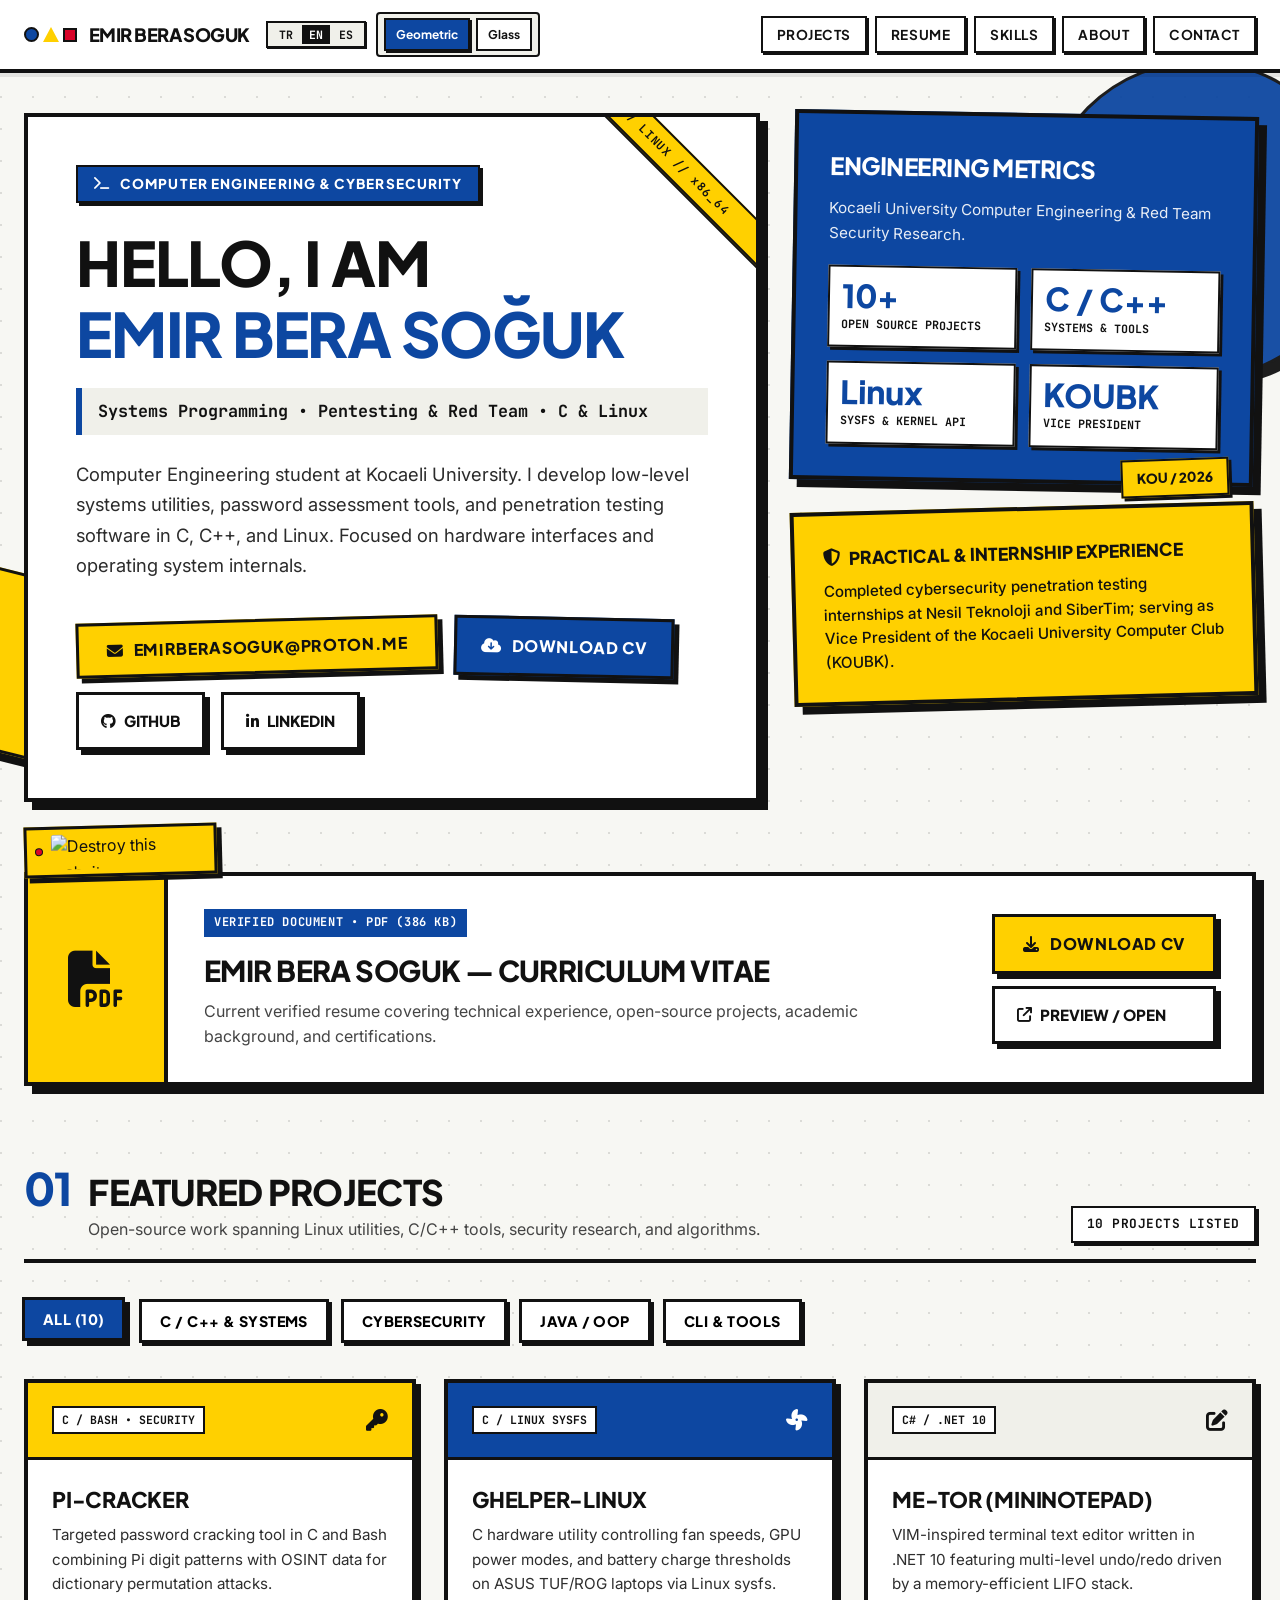
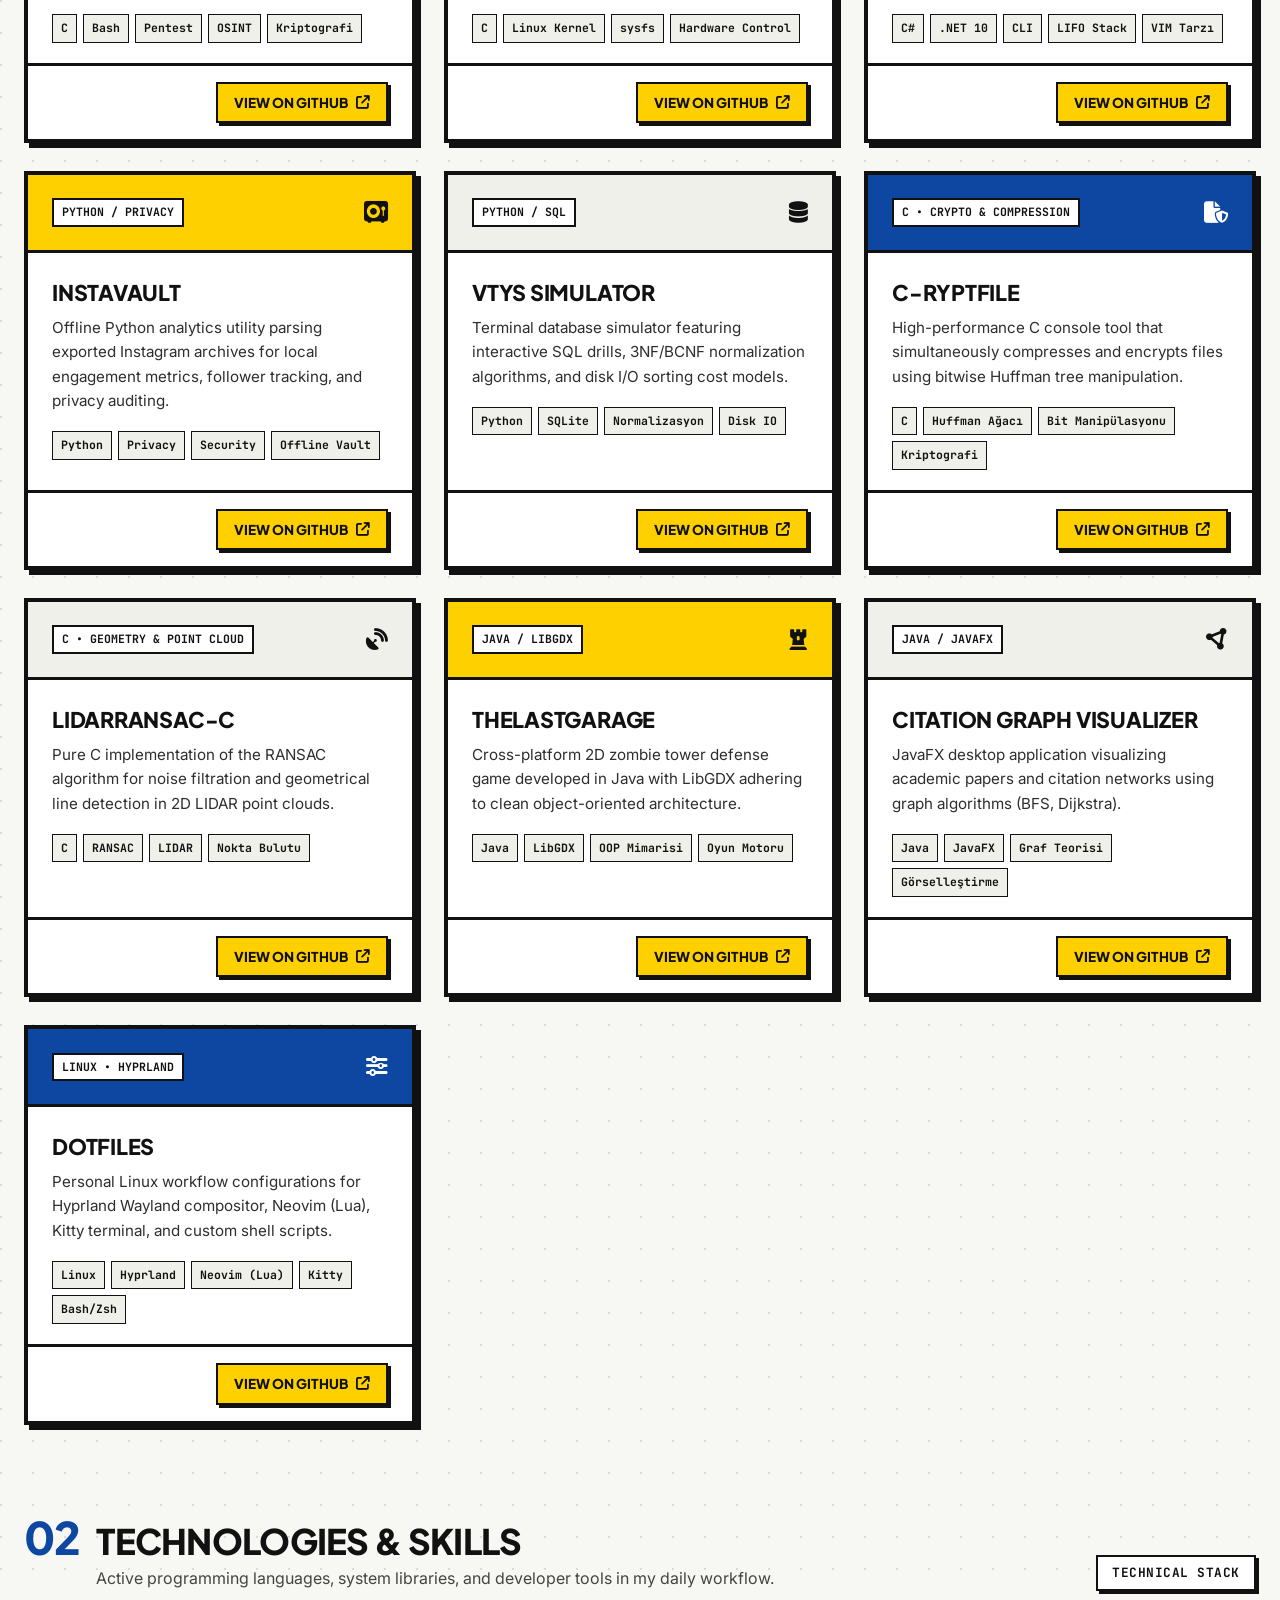
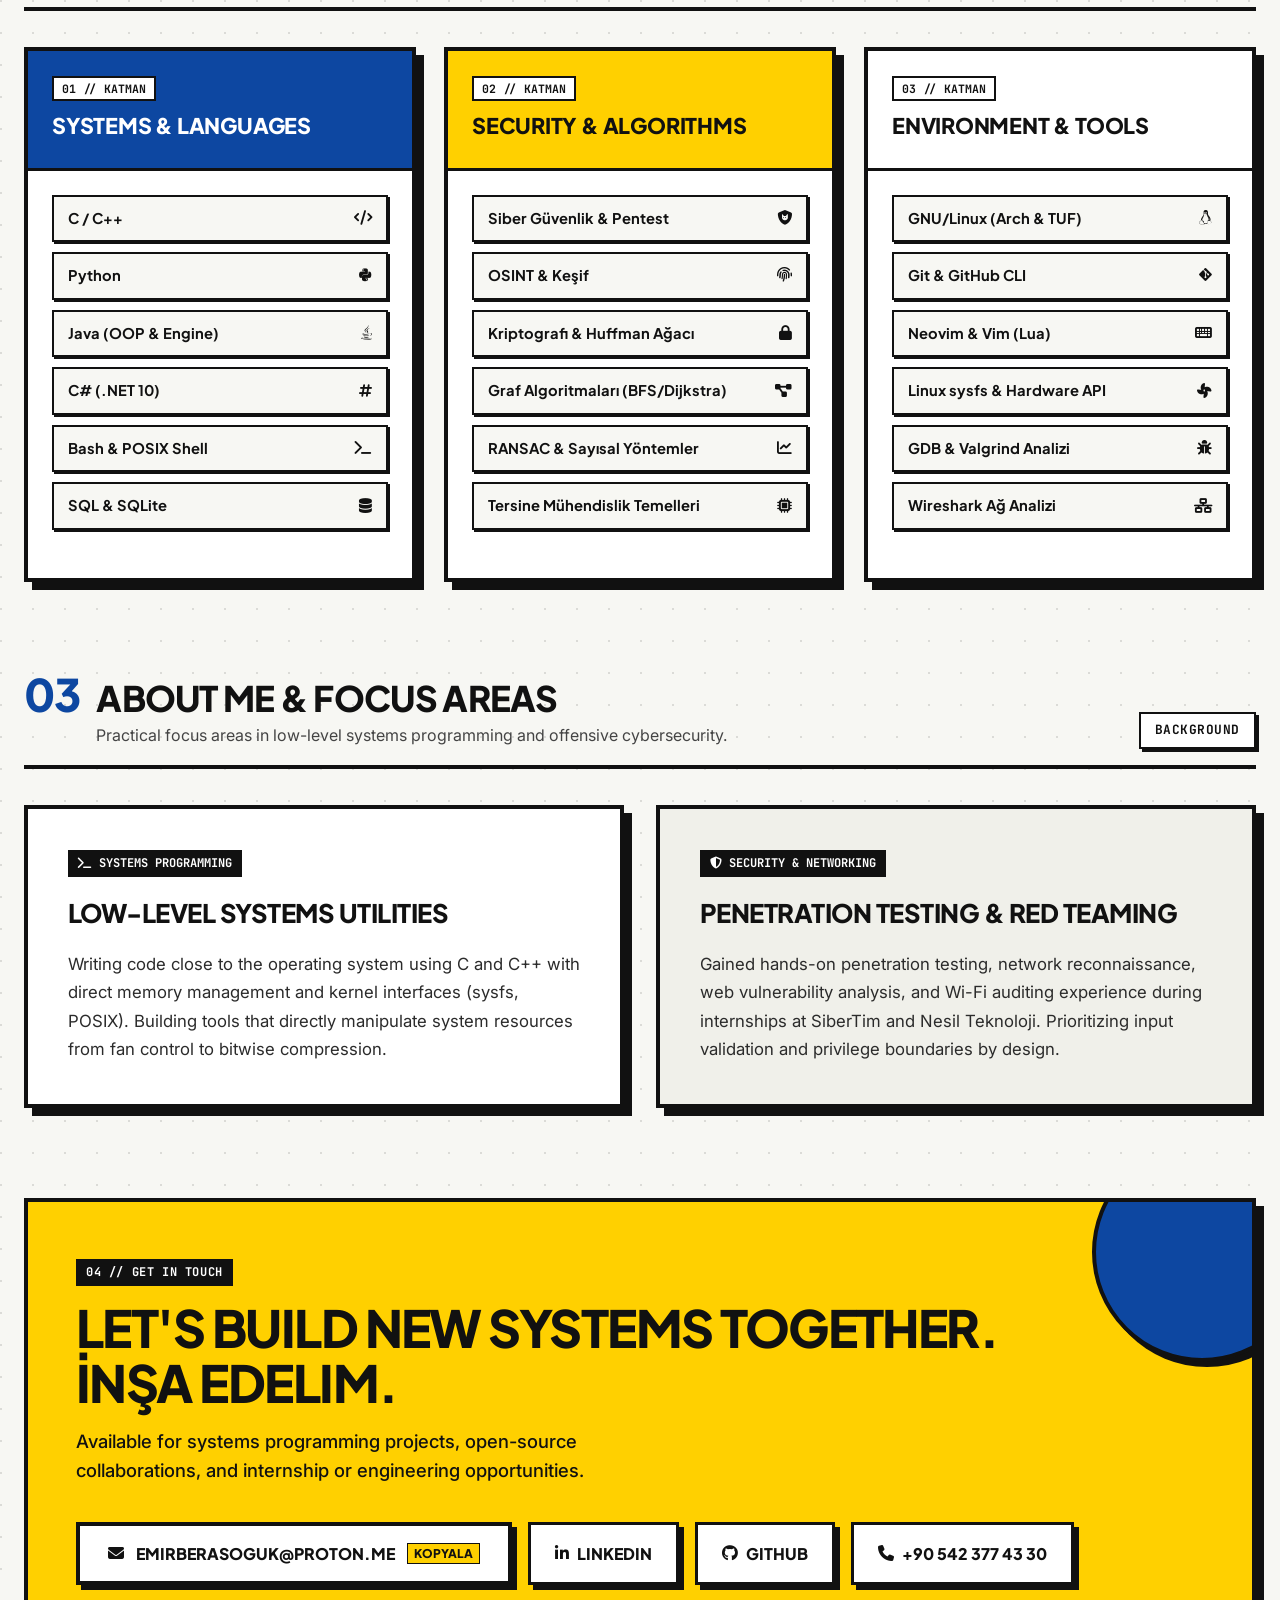
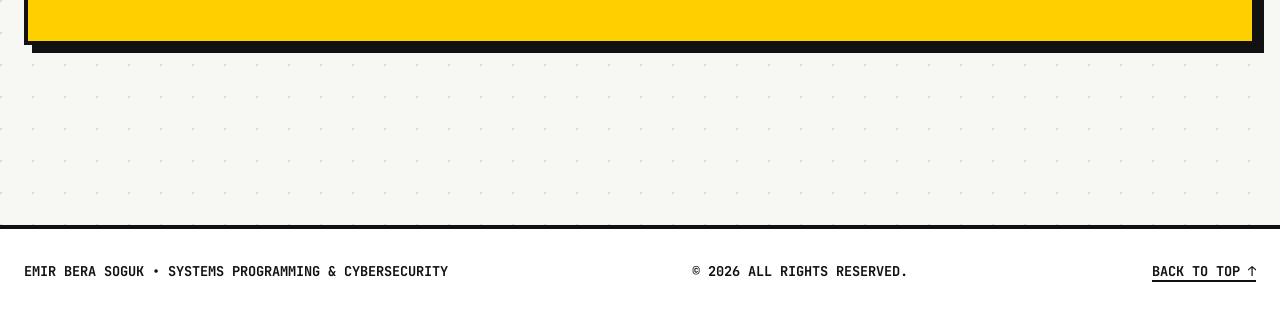
==== commit 202052f1: "feat(i18n): add comprehensive Turkish, English, and Spanish language support with zero mobile overfl" ====
--- a/index.html
+++ b/index.html
@@ -222,6 +222,45 @@
             gap: 16px;
         }
 
+        .strip-controls-cluster {
+            display: flex;
+            align-items: center;
+            gap: 10px;
+        }
+
+        .lang-switcher-menu {
+            display: inline-flex;
+            align-items: center;
+            gap: 2px;
+            background: var(--bh-cream);
+            padding: 2px 4px;
+            border: var(--border-light);
+            box-shadow: 1px 1px 0 var(--bh-black);
+        }
+
+        .lang-btn {
+            font-family: var(--font-mono);
+            font-size: 0.72rem;
+            font-weight: 700;
+            padding: 3px 6px;
+            background: transparent;
+            border: 1px solid transparent;
+            color: var(--bh-black);
+            cursor: pointer;
+            transition: var(--transition-tactile);
+            line-height: 1;
+        }
+
+        .lang-btn.active {
+            background: var(--bh-black);
+            color: var(--bh-white);
+            border-color: var(--bh-black);
+        }
+
+        .lang-btn:hover:not(.active) {
+            background: var(--bh-yellow);
+        }
+
         .strip-nav-wrapper {
             display: flex;
             align-items: center;
@@ -1286,24 +1325,30 @@
                 align-items: center;
                 justify-content: space-between;
                 width: 100%;
-                gap: 8px;
-            }
-            .brand-bauhaus {
-                font-size: 0.95rem;
-                gap: 8px;
-            }
-            .brand-composition {
-                transform: scale(0.85);
-                transform-origin: left center;
+                gap: 6px;
+            }
+            .strip-controls-cluster {
+                display: flex;
+                align-items: center;
+                gap: 5px;
+                flex-shrink: 0;
+            }
+            .lang-switcher-menu {
+                padding: 2px 3px;
+                gap: 2px;
+            }
+            .lang-btn {
+                padding: 3px 5px;
+                font-size: 0.68rem;
             }
             .style-switcher-menu {
-                padding: 2px 4px;
-                gap: 4px;
+                padding: 2px 3px;
+                gap: 3px;
                 margin-left: 0;
             }
             .style-choice-btn {
-                padding: 4px 8px;
-                font-size: 0.72rem;
+                padding: 3px 6px;
+                font-size: 0.68rem;
             }
             .strip-nav-wrapper {
                 width: 100%;
@@ -1552,23 +1597,32 @@
                         <div class="brand-shape-triangle"></div>
                         <div class="brand-shape-square"></div>
                     </div>
-                    <span>EMİR BERA SOĞUK</span>
+                    <span data-i18n="brand_title">EMİR BERA SOĞUK</span>
                 </a>
 
-                <!-- Theme / Style Switcher Hub -->
-                <div class="style-switcher-menu" title="Arayüz temasını değiştir">
-                    <a href="index.html" class="style-choice-btn active" title="Geometrik Tema">Geometrik</a>
-                    <a href="index_glass.html" class="style-choice-btn" title="iOS 27 Cam Tema">Cam</a>
+                <div class="strip-controls-cluster">
+                    <!-- Language Selector Hub (TR / EN / ES) -->
+                    <div class="lang-switcher-menu" role="group" aria-label="Dil / Language / Idioma">
+                        <button class="lang-btn active" data-lang="tr" onclick="setLanguage('tr')" title="Türkçe">TR</button>
+                        <button class="lang-btn" data-lang="en" onclick="setLanguage('en')" title="English">EN</button>
+                        <button class="lang-btn" data-lang="es" onclick="setLanguage('es')" title="Español">ES</button>
+                    </div>
+
+                    <!-- Theme / Style Switcher Hub -->
+                    <div class="style-switcher-menu" title="Arayüz temasını değiştir">
+                        <a href="index.html" class="style-choice-btn active" title="Geometrik Tema" data-i18n="theme_geo">Geometrik</a>
+                        <a href="index_glass.html" class="style-choice-btn" title="iOS 27 Cam Tema" data-i18n="theme_glass">Cam</a>
+                    </div>
                 </div>
             </div>
 
             <nav class="strip-nav-wrapper" aria-label="Ana Gezinti">
                 <ul class="nav-links-bauhaus">
-                    <li><a href="#projects" class="nav-item-btn">Projeler</a></li>
-                    <li><a href="#cv" class="nav-item-btn">Özgeçmiş</a></li>
-                    <li><a href="#skills" class="nav-item-btn">Yetkinlikler</a></li>
-                    <li><a href="#about" class="nav-item-btn">Hakkımda</a></li>
-                    <li><a href="#contact" class="nav-item-btn">İletişim</a></li>
+                    <li><a href="#projects" class="nav-item-btn" data-i18n="nav_projects">Projeler</a></li>
+                    <li><a href="#cv" class="nav-item-btn" data-i18n="nav_cv">Özgeçmiş</a></li>
+                    <li><a href="#skills" class="nav-item-btn" data-i18n="nav_skills">Yetkinlikler</a></li>
+                    <li><a href="#about" class="nav-item-btn" data-i18n="nav_about">Hakkımda</a></li>
+                    <li><a href="#contact" class="nav-item-btn" data-i18n="nav_contact">İletişim</a></li>
                 </ul>
             </nav>
         </div>
@@ -1582,23 +1636,19 @@
             <div class="hero-poster-block">
                 <div class="hero-tagline-capsule">
                     <i class="fa-solid fa-terminal"></i>
-                    <span>Bilgisayar Mühendisliği & Siber Güvenlik</span>
+                    <span data-i18n="hero_tagline">Bilgisayar Mühendisliği & Siber Güvenlik</span>
                 </div>
 
                 <h1 class="hero-title-giant">
-                    Emir Bera <br>
-                    <span class="accent-blue">Soğuk</span>
+                    <span data-i18n="hero_greeting">Merhaba, Ben</span> <br>
+                    <span class="accent-blue">Emir Bera Soğuk</span>
                 </h1>
 
-                <div class="hero-subrole">
-                    <span>Sistem Programlama</span>
-                    <span class="bullet">•</span>
-                    <span>Sızma Testi & Red Team</span>
-                    <span class="bullet">•</span>
-                    <span>C & Linux</span>
+                <div class="hero-subrole" data-i18n="hero_role_typing">
+                    Sistem Programlama • Sızma Testi & Red Team • C & Linux
                 </div>
 
-                <p class="hero-manifesto">
+                <p class="hero-manifesto" data-i18n="hero_manifesto">
                     Kocaeli Üniversitesi Bilgisayar Mühendisliği öğrencisiyim. C, C++ ve Linux ortamında düşük seviyeli sistem araçları, parola deneme yazılımları ve sızma testi araçları geliştiriyorum. İşin donanıma ve işletim sistemine temas eden kısmıyla ilgileniyorum.
                 </p>
 
@@ -1611,7 +1661,7 @@
 
                     <a href="Emir_Bera_Soguk_CV.pdf" download="Emir_Bera_Soguk_CV.pdf" class="btn-bh-blue" title="Doğrudan CV İndir">
                         <i class="fa-solid fa-cloud-arrow-down"></i>
-                        <span>CV'yi İndir</span>
+                        <span data-i18n="btn_download_cv">CV'yi İndir</span>
                     </a>
 
                     <a href="https://github.com/emirberasoguk" target="_blank" rel="noopener noreferrer" class="btn-bh-white" title="GitHub">
@@ -1629,27 +1679,27 @@
             <!-- Asymmetrical Bauhaus Aside Composition -->
             <div class="hero-aside-composition">
                 <div class="aside-geo-card">
-                    <div class="aside-geo-title">Mühendislik Metrikleri</div>
-                    <p style="font-size: 0.95rem; opacity: 0.9;">
+                    <div class="aside-geo-title" data-i18n="aside_metrics_title">Mühendislik Metrikleri</div>
+                    <p style="font-size: 0.95rem; opacity: 0.9;" data-i18n="aside_metrics_desc">
                         Kocaeli Üniversitesi Bilgisayar Mühendisliği & Red Team Güvenlik Araştırmaları.
                     </p>
 
                     <div class="aside-stats-grid">
                         <div class="stat-box-bh">
                             <div class="stat-number">10+</div>
-                            <div class="stat-label">Açık Kaynak Proje</div>
+                            <div class="stat-label" data-i18n="metric_projects">Açık Kaynak Proje</div>
                         </div>
                         <div class="stat-box-bh">
                             <div class="stat-number">C / C++</div>
-                            <div class="stat-label">Sistem & Araçlar</div>
+                            <div class="stat-label" data-i18n="metric_lang">Sistem & Araçlar</div>
                         </div>
                         <div class="stat-box-bh">
                             <div class="stat-number">Linux</div>
-                            <div class="stat-label">sysfs & Çekirdek API</div>
+                            <div class="stat-label" data-i18n="metric_kernel">sysfs & Çekirdek API</div>
                         </div>
                         <div class="stat-box-bh">
                             <div class="stat-number">KOUBK</div>
-                            <div class="stat-label">Başkan Yardımcısı</div>
+                            <div class="stat-label" data-i18n="metric_role">Başkan Yardımcısı</div>
                         </div>
                     </div>
 
@@ -1659,9 +1709,9 @@
                 <div class="aside-quote-box">
                     <div class="aside-quote-title">
                         <i class="fa-solid fa-shield-halved"></i>
-                        <span>Pratik & Staj Deneyimi</span>
-                    </div>
-                    <p class="aside-quote-text">
+                        <span data-i18n="aside_quote_title">Pratik & Staj Deneyimi</span>
+                    </div>
+                    <p class="aside-quote-text" data-i18n="aside_quote_text">
                         Nesil Teknoloji ve SiberTim'de sızma testi stajları yaptım; Kocaeli Üniversitesi Bilgisayar Kulübü'nde (KOUBK) başkan yardımcılığı yürütüyorum.
                     </p>
                 </div>
@@ -1676,9 +1726,9 @@
                 </div>
 
                 <div class="cv-text-block">
-                    <div class="cv-tag">Doğrulanmış Belge • PDF (386 KB)</div>
-                    <h2 class="cv-main-head">Emir Bera Soğuk — Curriculum Vitae</h2>
-                    <p class="cv-subline">
+                    <div class="cv-tag" data-i18n="cv_verified_tag">Doğrulanmış Belge • PDF (386 KB)</div>
+                    <h2 class="cv-main-head" data-i18n="cv_main_title">Emir Bera Soğuk — Curriculum Vitae</h2>
+                    <p class="cv-subline" data-i18n="cv_subtitle">
                         Teknik deneyimlerimi, projelerimi, üniversite sürecimi ve siber güvenlik sertifikasyonlarımı içeren güncel özgeçmiş dosyam.
                     </p>
                 </div>
@@ -1686,11 +1736,11 @@
                 <div class="cv-cta-actions">
                     <a href="Emir_Bera_Soguk_CV.pdf" download="Emir_Bera_Soguk_CV.pdf" class="btn-bh-primary" style="transform: none;" title="CV Dosyasını İndir">
                         <i class="fa-solid fa-download"></i>
-                        <span>CV'yi İndir (PDF)</span>
+                        <span data-i18n="btn_download_cv">CV'yi İndir (PDF)</span>
                     </a>
                     <a href="Emir_Bera_Soguk_CV.pdf" target="_blank" rel="noopener noreferrer" class="btn-bh-white" title="Yeni Sekmede Aç">
                         <i class="fa-solid fa-arrow-up-right-from-square"></i>
-                        <span>Önizle / Aç</span>
+                        <span data-i18n="btn_preview_cv">Önizle / Aç</span>
                     </a>
                 </div>
             </div>
@@ -1702,22 +1752,22 @@
                 <div class="bh-section-title-wrap">
                     <span class="bh-section-num">01</span>
                     <div>
-                        <h2 class="bh-section-title">Öne Çıkan Projelerim</h2>
-                        <p style="font-size: 1rem; color: #444; margin-top: 4px;">
+                        <h2 class="bh-section-title" data-i18n="projects_section_title">Öne Çıkan Projelerim</h2>
+                        <p style="font-size: 1rem; color: #444; margin-top: 4px;" data-i18n="projects_section_desc">
                             Linux, C/C++, sistem araçları ve güvenlik üzerine geliştirdiğim açık kaynaklı çalışmalar.
                         </p>
                     </div>
                 </div>
-                <div class="bh-section-badge">10 Proje Listelendi</div>
+                <div class="bh-section-badge" data-i18n="projects_badge">10 Proje Listelendi</div>
             </div>
 
-            <!-- Interactive Bauhaus Filter Buttons -->
+            <!-- Interactive Filter Buttons -->
             <div class="projects-filter-bar" role="tablist">
-                <button class="bh-filter-btn active" data-filter="all" onclick="filterProjects('all', this)">Tümü (10)</button>
-                <button class="bh-filter-btn" data-filter="c" onclick="filterProjects('c', this)">C / C++ & Sistem</button>
-                <button class="bh-filter-btn" data-filter="security" onclick="filterProjects('security', this)">Siber Güvenlik</button>
-                <button class="bh-filter-btn" data-filter="java" onclick="filterProjects('java', this)">Java / OOP</button>
-                <button class="bh-filter-btn" data-filter="tools" onclick="filterProjects('tools', this)">CLI & Araçlar</button>
+                <button class="bh-filter-btn active" data-filter="all" onclick="filterProjects('all', this)" data-i18n="filter_all">Tümü (10)</button>
+                <button class="bh-filter-btn" data-filter="c" onclick="filterProjects('c', this)" data-i18n="filter_c">C / C++ & Sistem</button>
+                <button class="bh-filter-btn" data-filter="security" onclick="filterProjects('security', this)" data-i18n="filter_sec">Siber Güvenlik</button>
+                <button class="bh-filter-btn" data-filter="java" onclick="filterProjects('java', this)" data-i18n="filter_java">Java / OOP</button>
+                <button class="bh-filter-btn" data-filter="tools" onclick="filterProjects('tools', this)" data-i18n="filter_tools">CLI & Araçlar</button>
             </div>
 
             <!-- 10 Bauhaus Geometric Project Cards -->
@@ -1727,12 +1777,12 @@
                 <article class="bh-card theme-yellow" data-category="c security" data-name="pi-cracker">
                     <div>
                         <div class="bh-card-header">
-                            <span class="bh-card-badge">C / Bash • Güvenlik</span>
+                            <span class="bh-card-badge" data-i18n="p1_badge">C / Bash • Güvenlik</span>
                             <div class="bh-card-icon"><i class="fa-solid fa-key"></i></div>
                         </div>
                         <div class="bh-card-body">
-                            <h3 class="bh-card-title">Pi-Cracker</h3>
-                            <p class="bh-card-desc">
+                            <h3 class="bh-card-title" data-i18n="p1_title">Pi-Cracker</h3>
+                            <p class="bh-card-desc" data-i18n="p1_desc">
                                 Pi sayısının basamak örüntülerini ve OSINT verilerini birleştirerek hedef odaklı parola denemeleri yapan C ve Bash tabanlı pentest aracı.
                             </p>
                             <div class="bh-tag-cluster">
@@ -1746,7 +1796,7 @@
                     </div>
                     <div class="bh-card-footer">
                         <a href="https://github.com/emirberasoguk/Pi-Cracker" target="_blank" rel="noopener noreferrer" class="bh-inspect-btn">
-                            <span>GitHub'da İncele</span>
+                            <span data-i18n="btn_inspect_github">GitHub'da İncele</span>
                             <i class="fa-solid fa-arrow-up-right-from-square"></i>
                         </a>
                     </div>
@@ -1756,12 +1806,12 @@
                 <article class="bh-card theme-blue" data-category="c tools" data-name="ghelper-linux">
                     <div>
                         <div class="bh-card-header">
-                            <span class="bh-card-badge">C / Linux sysfs</span>
+                            <span class="bh-card-badge" data-i18n="p2_badge">C / Linux sysfs</span>
                             <div class="bh-card-icon"><i class="fa-solid fa-fan"></i></div>
                         </div>
                         <div class="bh-card-body">
-                            <h3 class="bh-card-title">ghelper-linux</h3>
-                            <p class="bh-card-desc">
+                            <h3 class="bh-card-title" data-i18n="p2_title">ghelper-linux</h3>
+                            <p class="bh-card-desc" data-i18n="p2_desc">
                                 Linux kurulu ASUS TUF ve ROG dizüstü bilgisayarlarda fan hızlarını, GPU modlarını ve batarya şarj limitini sysfs üzerinden kontrol eden C tabanlı araç.
                             </p>
                             <div class="bh-tag-cluster">
@@ -1774,7 +1824,7 @@
                     </div>
                     <div class="bh-card-footer">
                         <a href="https://github.com/emirberasoguk/ghelper-linux" target="_blank" rel="noopener noreferrer" class="bh-inspect-btn">
-                            <span>GitHub'da İncele</span>
+                            <span data-i18n="btn_inspect_github">GitHub'da İncele</span>
                             <i class="fa-solid fa-arrow-up-right-from-square"></i>
                         </a>
                     </div>
@@ -1784,12 +1834,12 @@
                 <article class="bh-card" data-category="tools" data-name="me-tor">
                     <div>
                         <div class="bh-card-header">
-                            <span class="bh-card-badge">C# / .NET 10</span>
+                            <span class="bh-card-badge" data-i18n="p3_badge">C# / .NET 10</span>
                             <div class="bh-card-icon"><i class="fa-solid fa-pen-to-square"></i></div>
                         </div>
                         <div class="bh-card-body">
-                            <h3 class="bh-card-title">me-tor (MiniNotepad)</h3>
-                            <p class="bh-card-desc">
+                            <h3 class="bh-card-title" data-i18n="p3_title">me-tor (MiniNotepad)</h3>
+                            <p class="bh-card-desc" data-i18n="p3_desc">
                                 .NET 10 ile yazdığım, LIFO yığıtı mantığıyla çalışan çok adımlı geri alma/yineleme desteği bulunan VIM esintili terminal metin editörü.
                             </p>
                             <div class="bh-tag-cluster">
@@ -1803,7 +1853,7 @@
                     </div>
                     <div class="bh-card-footer">
                         <a href="https://github.com/Leylakhalilova/Prolab-2" target="_blank" rel="noopener noreferrer" class="bh-inspect-btn">
-                            <span>GitHub'da İncele</span>
+                            <span data-i18n="btn_inspect_github">GitHub'da İncele</span>
                             <i class="fa-solid fa-arrow-up-right-from-square"></i>
                         </a>
                     </div>
@@ -1813,12 +1863,12 @@
                 <article class="bh-card theme-yellow" data-category="security tools" data-name="instavault">
                     <div>
                         <div class="bh-card-header">
-                            <span class="bh-card-badge">Python / Gizlilik</span>
+                            <span class="bh-card-badge" data-i18n="p4_badge">Python / Gizlilik</span>
                             <div class="bh-card-icon"><i class="fa-solid fa-vault"></i></div>
                         </div>
                         <div class="bh-card-body">
-                            <h3 class="bh-card-title">InstaVault</h3>
-                            <p class="bh-card-desc">
+                            <h3 class="bh-card-title" data-i18n="p4_title">InstaVault</h3>
+                            <p class="bh-card-desc" data-i18n="p4_desc">
                                 Instagram veri dökümlerini tamamen çevrimdışı ortamda ayrıştırıp etkileşim istatistikleri ve takipçi hareketleri sunan Python tabanlı yerel analiz aracı.
                             </p>
                             <div class="bh-tag-cluster">
@@ -1831,7 +1881,7 @@
                     </div>
                     <div class="bh-card-footer">
                         <a href="https://github.com/emirberasoguk/InstaVault" target="_blank" rel="noopener noreferrer" class="bh-inspect-btn">
-                            <span>GitHub'da İncele</span>
+                            <span data-i18n="btn_inspect_github">GitHub'da İncele</span>
                             <i class="fa-solid fa-arrow-up-right-from-square"></i>
                         </a>
                     </div>
@@ -1841,12 +1891,12 @@
                 <article class="bh-card" data-category="tools" data-name="vtys-sim">
                     <div>
                         <div class="bh-card-header">
-                            <span class="bh-card-badge">Python / SQL</span>
+                            <span class="bh-card-badge" data-i18n="p5_badge">Python / SQL</span>
                             <div class="bh-card-icon"><i class="fa-solid fa-database"></i></div>
                         </div>
                         <div class="bh-card-body">
-                            <h3 class="bh-card-title">VTYS Simülatörü</h3>
-                            <p class="bh-card-desc">
+                            <h3 class="bh-card-title" data-i18n="p5_title">VTYS Simülatörü</h3>
+                            <p class="bh-card-desc" data-i18n="p5_desc">
                                 İnteraktif SQL denemeleri, 3NF/BCNF normalizasyon hesapları ve disk I/O sıralama maliyeti analizleri sunan terminal tabanlı veritabanı simülatörü.
                             </p>
                             <div class="bh-tag-cluster">
@@ -1859,7 +1909,7 @@
                     </div>
                     <div class="bh-card-footer">
                         <a href="https://github.com/emirberasoguk/veritabani-calisma-simulasyonu" target="_blank" rel="noopener noreferrer" class="bh-inspect-btn">
-                            <span>GitHub'da İncele</span>
+                            <span data-i18n="btn_inspect_github">GitHub'da İncele</span>
                             <i class="fa-solid fa-arrow-up-right-from-square"></i>
                         </a>
                     </div>
@@ -1869,12 +1919,12 @@
                 <article class="bh-card theme-blue" data-category="c security" data-name="cryptfile">
                     <div>
                         <div class="bh-card-header">
-                            <span class="bh-card-badge">C • Kripto & Sıkıştırma</span>
+                            <span class="bh-card-badge" data-i18n="p6_badge">C • Kripto & Sıkıştırma</span>
                             <div class="bh-card-icon"><i class="fa-solid fa-file-shield"></i></div>
                         </div>
                         <div class="bh-card-body">
-                            <h3 class="bh-card-title">C-ryptFile</h3>
-                            <p class="bh-card-desc">
+                            <h3 class="bh-card-title" data-i18n="p6_title">C-ryptFile</h3>
+                            <p class="bh-card-desc" data-i18n="p6_desc">
                                 Huffman ağacı ve bit seviyesinde manipülasyonla dosyaları aynı anda hem sıkıştıran hem de şifreleyen C tabanlı konsol uygulaması.
                             </p>
                             <div class="bh-tag-cluster">
@@ -1887,7 +1937,7 @@
                     </div>
                     <div class="bh-card-footer">
                         <a href="https://github.com/emirberasoguk/C-ryptFile" target="_blank" rel="noopener noreferrer" class="bh-inspect-btn">
-                            <span>GitHub'da İncele</span>
+                            <span data-i18n="btn_inspect_github">GitHub'da İncele</span>
                             <i class="fa-solid fa-arrow-up-right-from-square"></i>
                         </a>
                     </div>
@@ -1897,12 +1947,12 @@
                 <article class="bh-card" data-category="c" data-name="lidarransac">
                     <div>
                         <div class="bh-card-header">
-                            <span class="bh-card-badge">C • Geometri Algoritmaları</span>
+                            <span class="bh-card-badge" data-i18n="p7_badge">C • Geometri Algoritmaları</span>
                             <div class="bh-card-icon"><i class="fa-solid fa-satellite-dish"></i></div>
                         </div>
                         <div class="bh-card-body">
-                            <h3 class="bh-card-title">LidarRansac-C</h3>
-                            <p class="bh-card-desc">
+                            <h3 class="bh-card-title" data-i18n="p7_title">LidarRansac-C</h3>
+                            <p class="bh-card-desc" data-i18n="p7_desc">
                                 2D LIDAR nokta bulutu verilerinden gürültüyü temizleyip doğruları tespit etmek için C ile sıfırdan yazdığım RANSAC algoritması uygulaması.
                             </p>
                             <div class="bh-tag-cluster">
@@ -1915,7 +1965,7 @@
                     </div>
                     <div class="bh-card-footer">
                         <a href="https://github.com/emirberasoguk/LidarRansac-C" target="_blank" rel="noopener noreferrer" class="bh-inspect-btn">
-                            <span>GitHub'da İncele</span>
+                            <span data-i18n="btn_inspect_github">GitHub'da İncele</span>
                             <i class="fa-solid fa-arrow-up-right-from-square"></i>
                         </a>
                     </div>
@@ -1925,12 +1975,12 @@
                 <article class="bh-card theme-yellow" data-category="java" data-name="thelastgarage">
                     <div>
                         <div class="bh-card-header">
-                            <span class="bh-card-badge">Java / LibGDX</span>
+                            <span class="bh-card-badge" data-i18n="p8_badge">Java / LibGDX</span>
                             <div class="bh-card-icon"><i class="fa-solid fa-chess-rook"></i></div>
                         </div>
                         <div class="bh-card-body">
-                            <h3 class="bh-card-title">TheLastGarage</h3>
-                            <p class="bh-card-desc">
+                            <h3 class="bh-card-title" data-i18n="p8_title">TheLastGarage</h3>
+                            <p class="bh-card-desc" data-i18n="p8_desc">
                                 LibGDX ve Java ile nesne yönelimli mimaride geliştirdiğim, masaüstü ve Android uyumlu zombi temalı kule savunma oyunu.
                             </p>
                             <div class="bh-tag-cluster">
@@ -1943,7 +1993,7 @@
                     </div>
                     <div class="bh-card-footer">
                         <a href="https://github.com/emirberasoguk/TheLastGarage" target="_blank" rel="noopener noreferrer" class="bh-inspect-btn">
-                            <span>GitHub'da İncele</span>
+                            <span data-i18n="btn_inspect_github">GitHub'da İncele</span>
                             <i class="fa-solid fa-arrow-up-right-from-square"></i>
                         </a>
                     </div>
@@ -1953,12 +2003,12 @@
                 <article class="bh-card" data-category="java" data-name="citationgraph">
                     <div>
                         <div class="bh-card-header">
-                            <span class="bh-card-badge">Java / JavaFX</span>
+                            <span class="bh-card-badge" data-i18n="p9_badge">Java / JavaFX</span>
                             <div class="bh-card-icon"><i class="fa-solid fa-circle-nodes"></i></div>
                         </div>
                         <div class="bh-card-body">
-                            <h3 class="bh-card-title">Citation Graph Visualizer</h3>
-                            <p class="bh-card-desc">
+                            <h3 class="bh-card-title" data-i18n="p9_title">Citation Graph Visualizer</h3>
+                            <p class="bh-card-desc" data-i18n="p9_desc">
                                 Makale ve yazar ilişkilerini graf algoritmalarıyla (BFS, Dijkstra) işleyip JavaFX arayüzünde görselleştiren masaüstü uygulaması.
                             </p>
                             <div class="bh-tag-cluster">
@@ -1971,7 +2021,7 @@
                     </div>
                     <div class="bh-card-footer">
                         <a href="https://github.com/HopeLAB-dev/Prolab-3" target="_blank" rel="noopener noreferrer" class="bh-inspect-btn">
-                            <span>GitHub'da İncele</span>
+                            <span data-i18n="btn_inspect_github">GitHub'da İncele</span>
                             <i class="fa-solid fa-arrow-up-right-from-square"></i>
                         </a>
                     </div>
@@ -1981,12 +2031,12 @@
                 <article class="bh-card theme-blue" data-category="tools" data-name="dotfiles">
                     <div>
                         <div class="bh-card-header">
-                            <span class="bh-card-badge">Linux • Hyprland</span>
+                            <span class="bh-card-badge" data-i18n="p10_badge">Linux • Hyprland</span>
                             <div class="bh-card-icon"><i class="fa-solid fa-sliders"></i></div>
                         </div>
                         <div class="bh-card-body">
-                            <h3 class="bh-card-title">dotfiles</h3>
-                            <p class="bh-card-desc">
+                            <h3 class="bh-card-title" data-i18n="p10_title">dotfiles</h3>
+                            <p class="bh-card-desc" data-i18n="p10_desc">
                                 Kendi Linux iş akışım için kullandığım Hyprland, Neovim (Lua), Kitty terminal ve kabuk betikleri yapılandırmalarım.
                             </p>
                             <div class="bh-tag-cluster">
@@ -2000,7 +2050,7 @@
                     </div>
                     <div class="bh-card-footer">
                         <a href="https://github.com/emirberasoguk/dotfiles" target="_blank" rel="noopener noreferrer" class="bh-inspect-btn">
-                            <span>GitHub'da İncele</span>
+                            <span data-i18n="btn_inspect_github">GitHub'da İncele</span>
                             <i class="fa-solid fa-arrow-up-right-from-square"></i>
                         </a>
                     </div>
@@ -2015,13 +2065,13 @@
                 <div class="bh-section-title-wrap">
                     <span class="bh-section-num">02</span>
                     <div>
-                        <h2 class="bh-section-title">Teknoloji & Yetkinlikler</h2>
-                        <p style="font-size: 1rem; color: #444; margin-top: 4px;">
+                        <h2 class="bh-section-title" data-i18n="skills_section_title">Teknoloji & Yetkinlikler</h2>
+                        <p style="font-size: 1rem; color: #444; margin-top: 4px;" data-i18n="skills_section_desc">
                             Aktif olarak kod geliştirdiğim programlama dilleri, kütüphaneler ve sistem araçları.
                         </p>
                     </div>
                 </div>
-                <div class="bh-section-badge">Mühendislik Altyapısı</div>
+                <div class="bh-section-badge" data-i18n="skills_badge">Mühendislik Altyapısı</div>
             </div>
 
             <div class="skills-bauhaus-grid">
@@ -2029,7 +2079,7 @@
                 <div class="skill-pillar">
                     <div class="pillar-header blue">
                         <span class="bh-card-badge">01 // KATMAN</span>
-                        <h3 class="pillar-title">Sistem & Programlama</h3>
+                        <h3 class="pillar-title" data-i18n="skill_col1_title">Sistem & Programlama</h3>
                     </div>
                     <div class="pillar-body">
                         <div class="skill-item-block">
@@ -2063,7 +2113,7 @@
                 <div class="skill-pillar">
                     <div class="pillar-header yellow">
                         <span class="bh-card-badge">02 // KATMAN</span>
-                        <h3 class="pillar-title">Güvenlik & Algoritmalar</h3>
+                        <h3 class="pillar-title" data-i18n="skill_col2_title">Güvenlik & Algoritmalar</h3>
                     </div>
                     <div class="pillar-body">
                         <div class="skill-item-block">
@@ -2097,7 +2147,7 @@
                 <div class="skill-pillar">
                     <div class="pillar-header white">
                         <span class="bh-card-badge">03 // KATMAN</span>
-                        <h3 class="pillar-title">Ortam & Araçlar</h3>
+                        <h3 class="pillar-title" data-i18n="skill_col3_title">Ortam & Araçlar</h3>
                     </div>
                     <div class="pillar-body">
                         <div class="skill-item-block">
@@ -2135,28 +2185,28 @@
                 <div class="bh-section-title-wrap">
                     <span class="bh-section-num">03</span>
                     <div>
-                        <h2 class="bh-section-title">Hakkımda & Odaklandığım Alanlar</h2>
-                        <p style="font-size: 1rem; color: #444; margin-top: 4px;">
+                        <h2 class="bh-section-title" data-i18n="about_section_title">Hakkımda & Odaklandığım Alanlar</h2>
+                        <p style="font-size: 1rem; color: #444; margin-top: 4px;" data-i18n="about_section_desc">
                             Sistem programlama ve siber güvenlik tarafındaki pratik çalışmalarım.
                         </p>
                     </div>
                 </div>
-                <div class="bh-section-badge">Deneyim</div>
+                <div class="bh-section-badge" data-i18n="about_badge">Deneyim</div>
             </div>
 
             <div class="about-bauhaus-duo">
                 <div class="about-panel panel-left">
-                    <span class="about-panel-tag"><i class="fa-solid fa-terminal"></i> Sistem Programlama</span>
-                    <h3 class="about-panel-title">Düşük Seviye Sistem Araçları</h3>
-                    <p class="about-panel-p">
+                    <span class="about-panel-tag"><i class="fa-solid fa-terminal"></i> <span data-i18n="about_card1_tag">Sistem Programlama</span></span>
+                    <h3 class="about-panel-title" data-i18n="about_card1_title">Düşük Seviye Sistem Araçları</h3>
+                    <p class="about-panel-p" data-i18n="about_card1_desc">
                         C ve C++ ile çalışırken bellek yönetimi ve sistem çağrıları (sysfs, POSIX) üzerinde kod yazıyorum. Fan kontrolünden dosya sıkıştırma ve şifrelemeye kadar doğrudan işletim sistemi arayüzleriyle çalışan araçlar geliştiriyorum.
                     </p>
                 </div>
 
                 <div class="about-panel panel-right">
-                    <span class="about-panel-tag"><i class="fa-solid fa-shield-halved"></i> Güvenlik & Ağ</span>
-                    <h3 class="about-panel-title">Sızma Testi ve Zafiyet Analizi</h3>
-                    <p class="about-panel-p">
+                    <span class="about-panel-tag"><i class="fa-solid fa-shield-halved"></i> <span data-i18n="about_card2_tag">Güvenlik & Ağ</span></span>
+                    <h3 class="about-panel-title" data-i18n="about_card2_title">Sızma Testi ve Zafiyet Analizi</h3>
+                    <p class="about-panel-p" data-i18n="about_card2_desc">
                         SiberTim ve Nesil Teknoloji stajlarımda sızma testleri, kurumsal ağ keşfi, web zafiyet analizleri ve Wi-Fi güvenliği üzerine çalıştım. Yazdığım araçlarda girdi doğrulaması ve yetki sınırlarını baştan hesaba katıyorum.
                     </p>
                 </div>
@@ -2168,12 +2218,12 @@
             <div class="contact-bauhaus-poster">
                 <div class="contact-geo-circle" aria-hidden="true"></div>
 
-                <div class="cv-tag" style="background: var(--bh-black); margin-bottom: 14px;">04 // BAĞLANTI & İLETİŞİM</div>
-                <h2 class="contact-title-huge">
+                <div class="cv-tag" style="background: var(--bh-black); margin-bottom: 14px;" data-i18n="contact_badge">04 // BAĞLANTI & İLETİŞİM</div>
+                <h2 class="contact-title-huge" data-i18n="contact_title">
                     Birlikte Yeni Projeler <br>
                     İnşa Edelim.
                 </h2>
-                <p class="contact-lead">
+                <p class="contact-lead" data-i18n="contact_desc">
                     Sistem programlama, siber güvenlik, açık kaynak katkıları veya staj/iş olanakları için doğrudan iletişime geçebilirsiniz.
                 </p>
 
@@ -2208,13 +2258,13 @@
     <footer class="bauhaus-footer">
         <div class="footer-inner">
             <div>
-                <strong>EMİR BERA SOĞUK</strong> &bull; SİSTEM PROGRAMLAMA & SİBER GÜVENLİK
+                <strong data-i18n="footer_tag">EMİR BERA SOĞUK • SİSTEM PROGRAMLAMA & SİBER GÜVENLİK</strong>
             </div>
-            <div>
+            <div data-i18n="footer_copy">
                 &copy; 2026 TÜM HAKLARI SAKLIDIR.
             </div>
             <div>
-                <a href="#hero" style="border-bottom: 2px solid var(--bh-black);">BAŞA DÖN ↑</a>
+                <a href="#hero" style="border-bottom: 2px solid var(--bh-black);" data-i18n="footer_back_top">BAŞA DÖN ↑</a>
             </div>
         </div>
     </footer>
@@ -2234,6 +2284,9 @@
         <i class="fa-solid fa-circle-check" style="color: var(--bh-yellow);"></i>
         <span id="toastMessage">E-posta adresi panoya kopyalandı!</span>
     </div>
+
+    <!-- i18n Engine -->
+    <script src="i18n.js"></script>
 
     <!-- Interactive Scripts -->
     <script>
